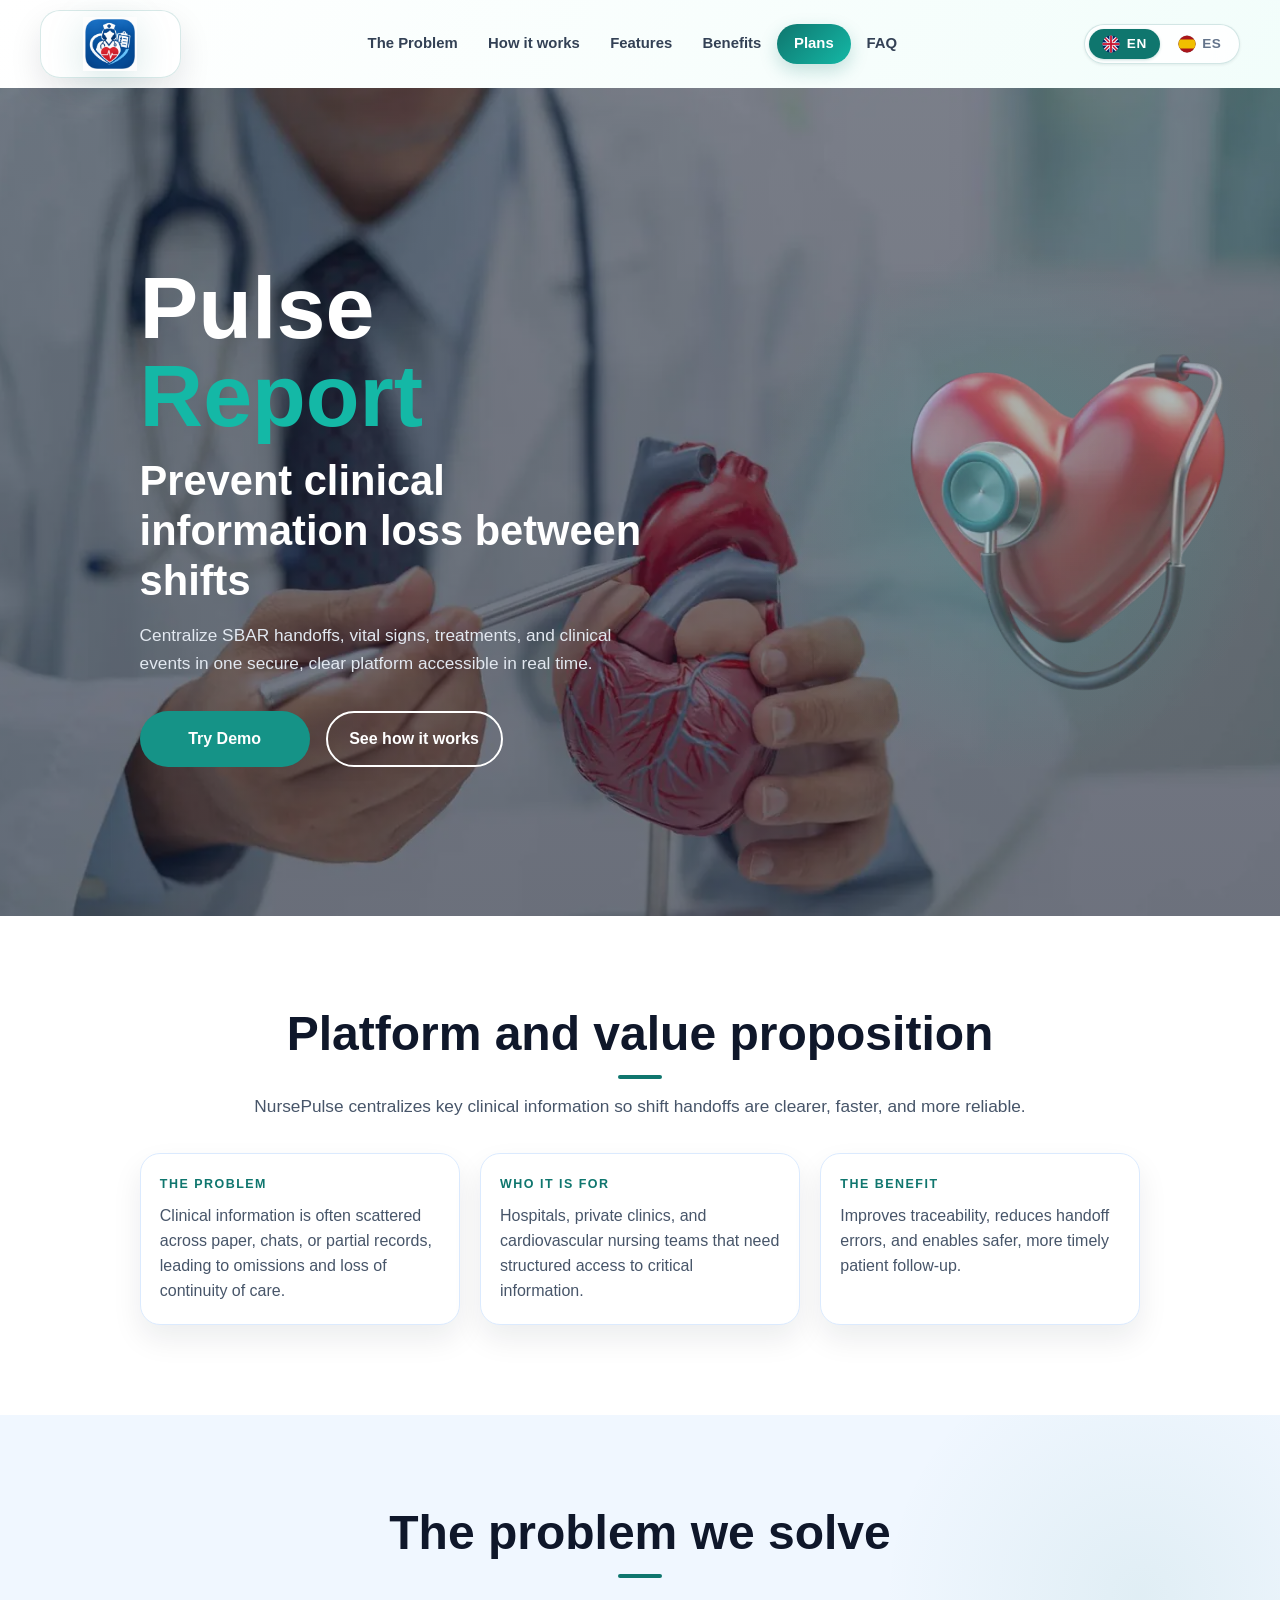
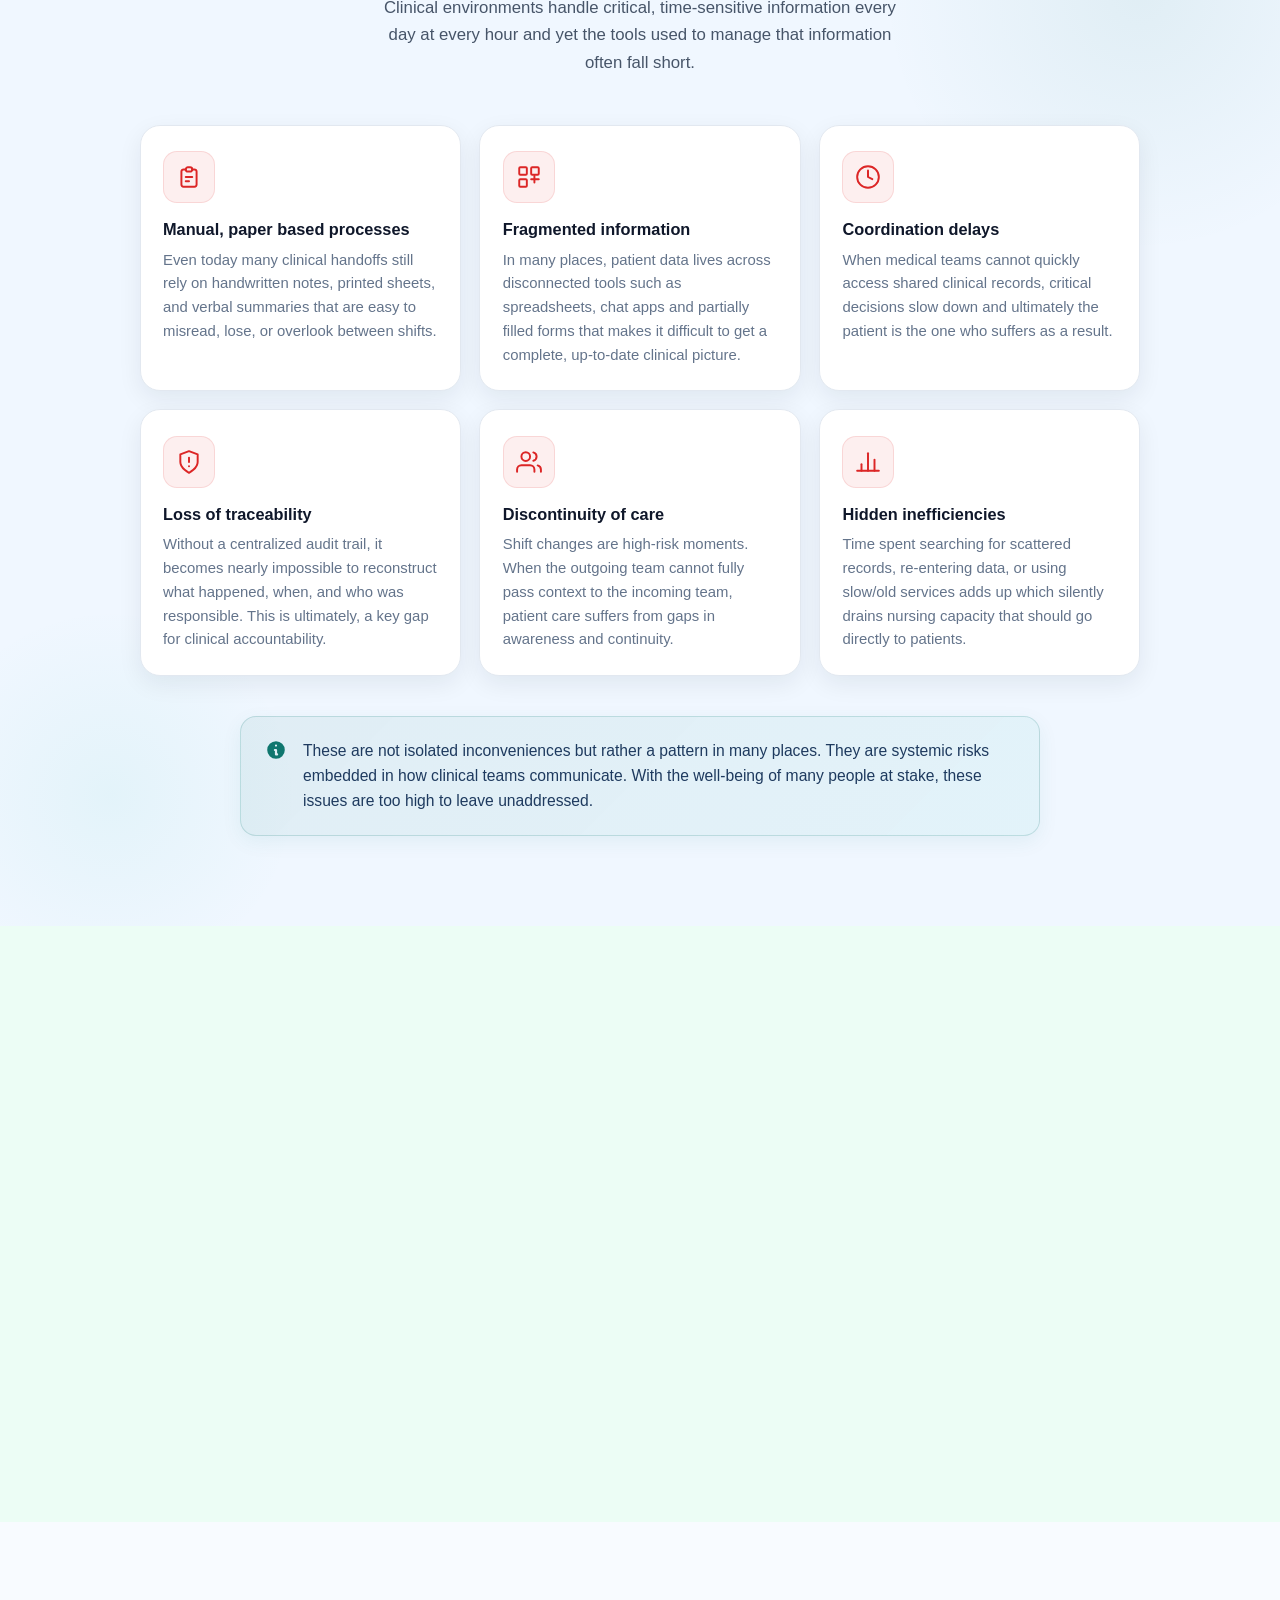
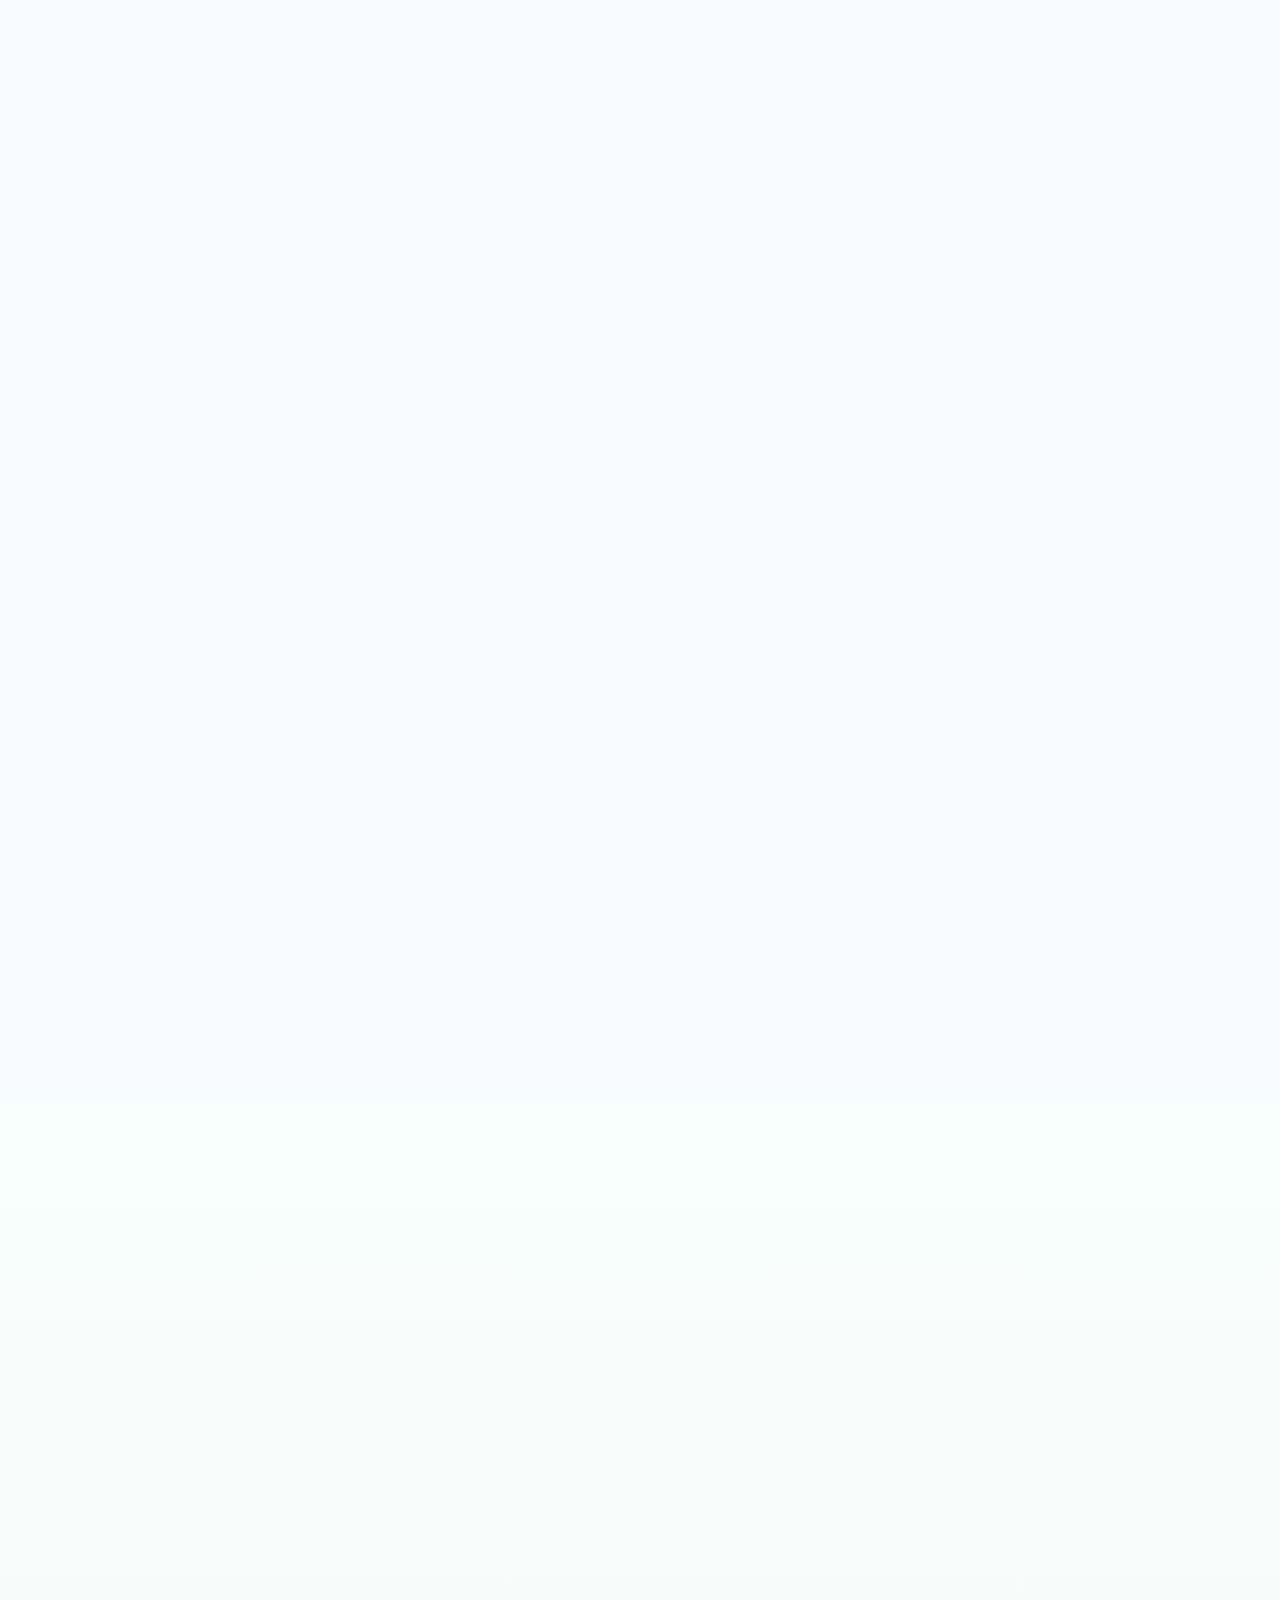
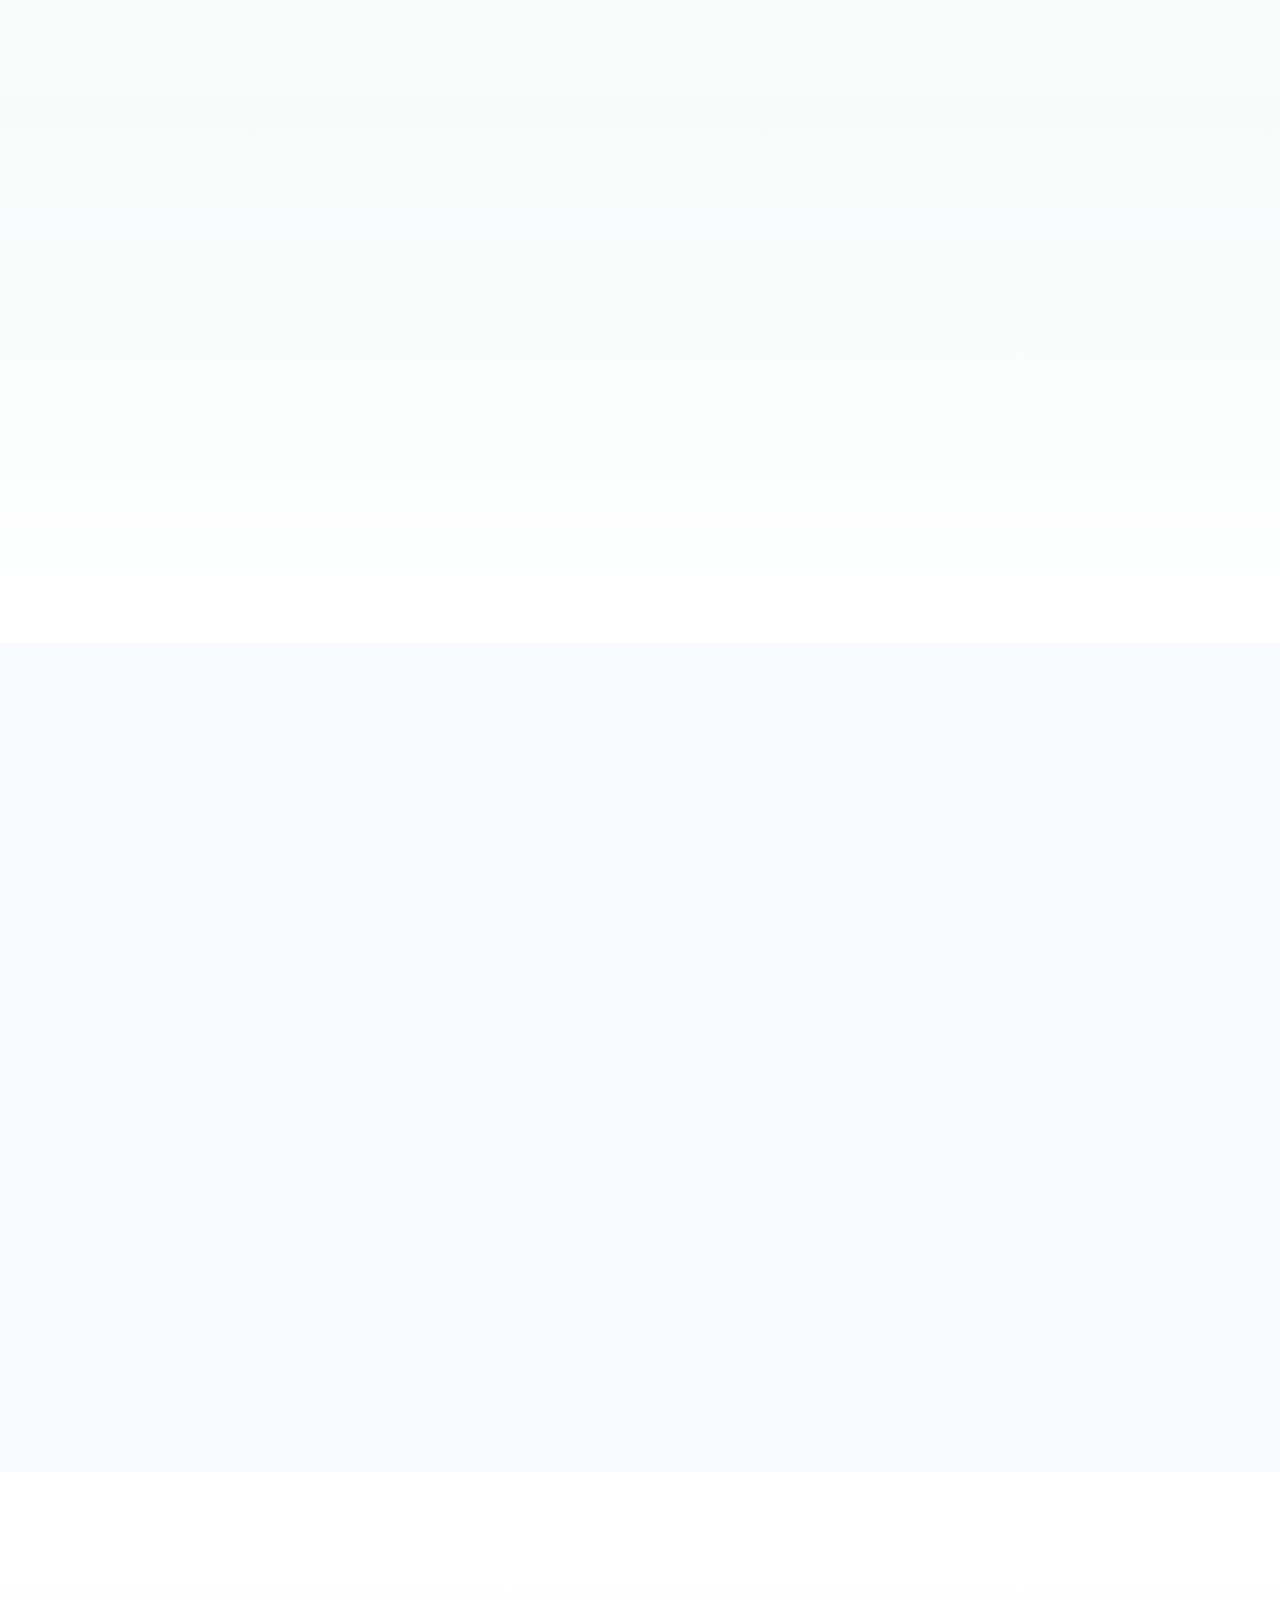
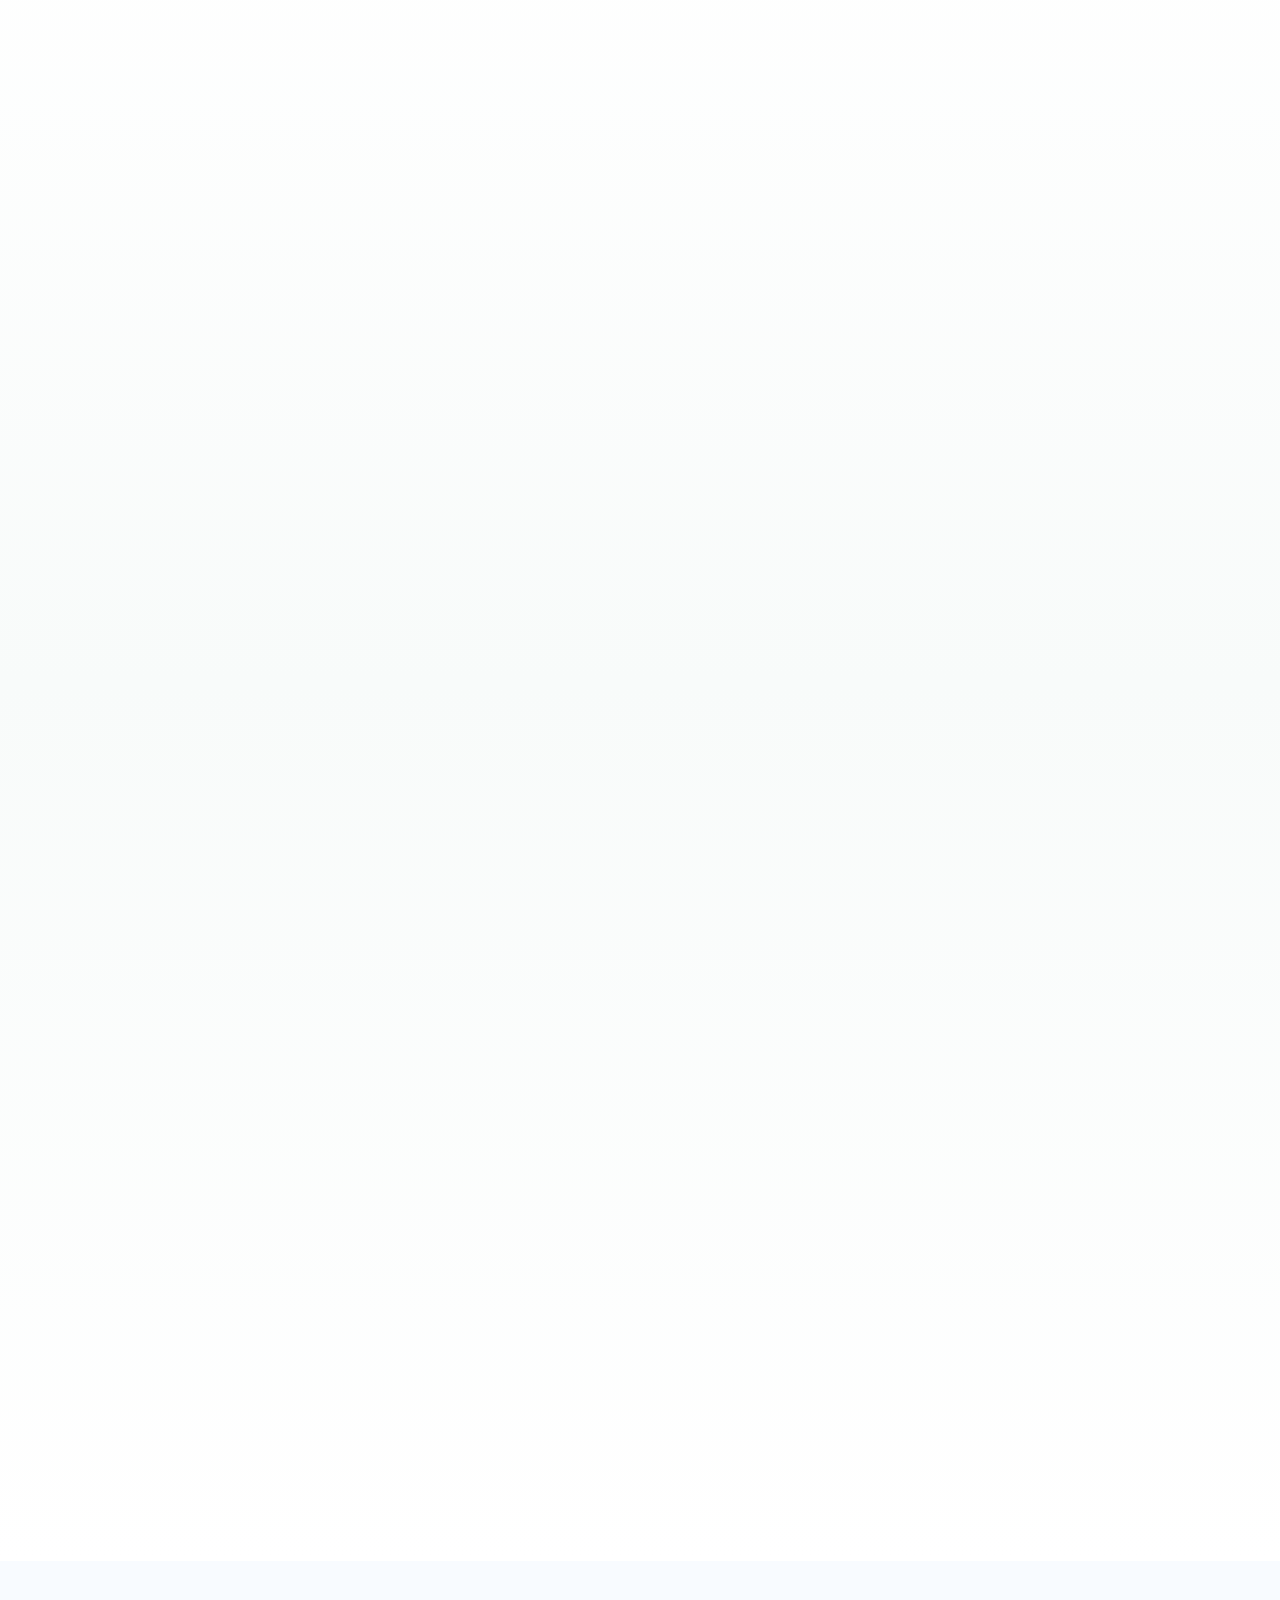
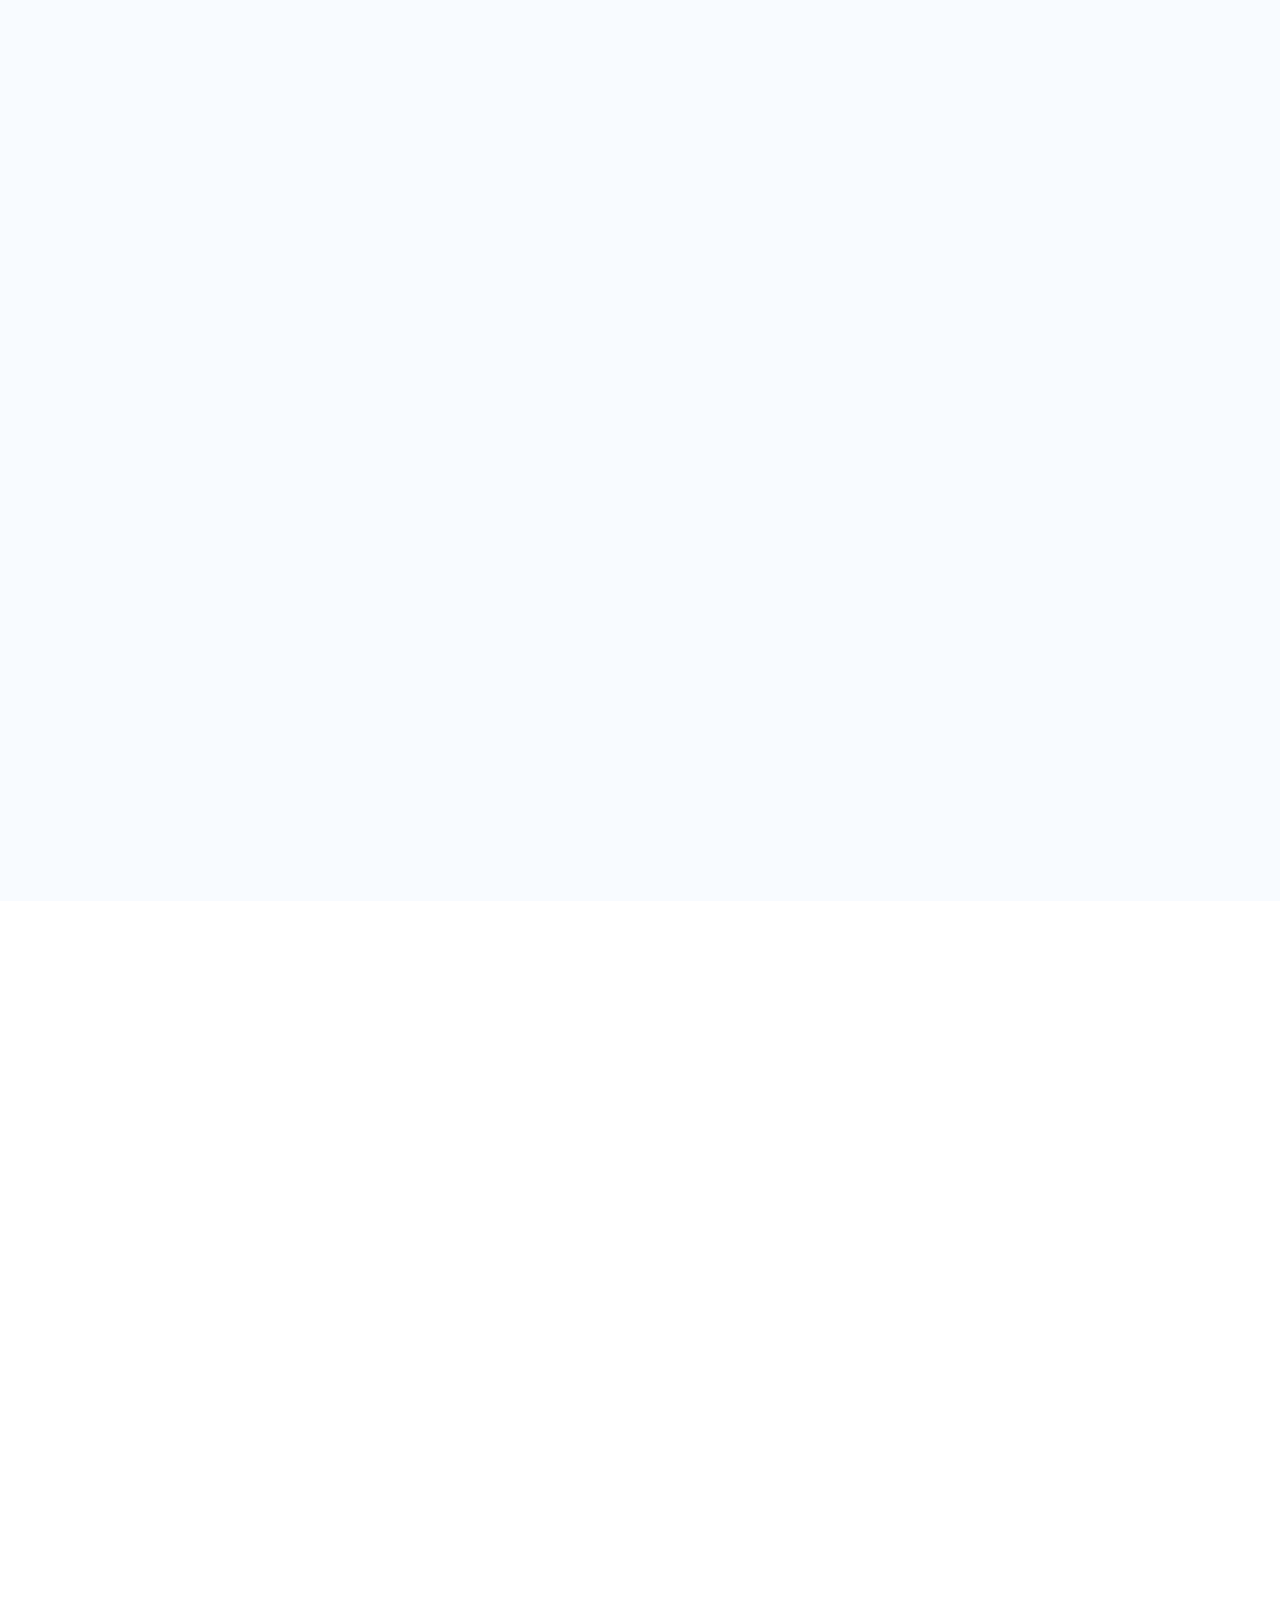
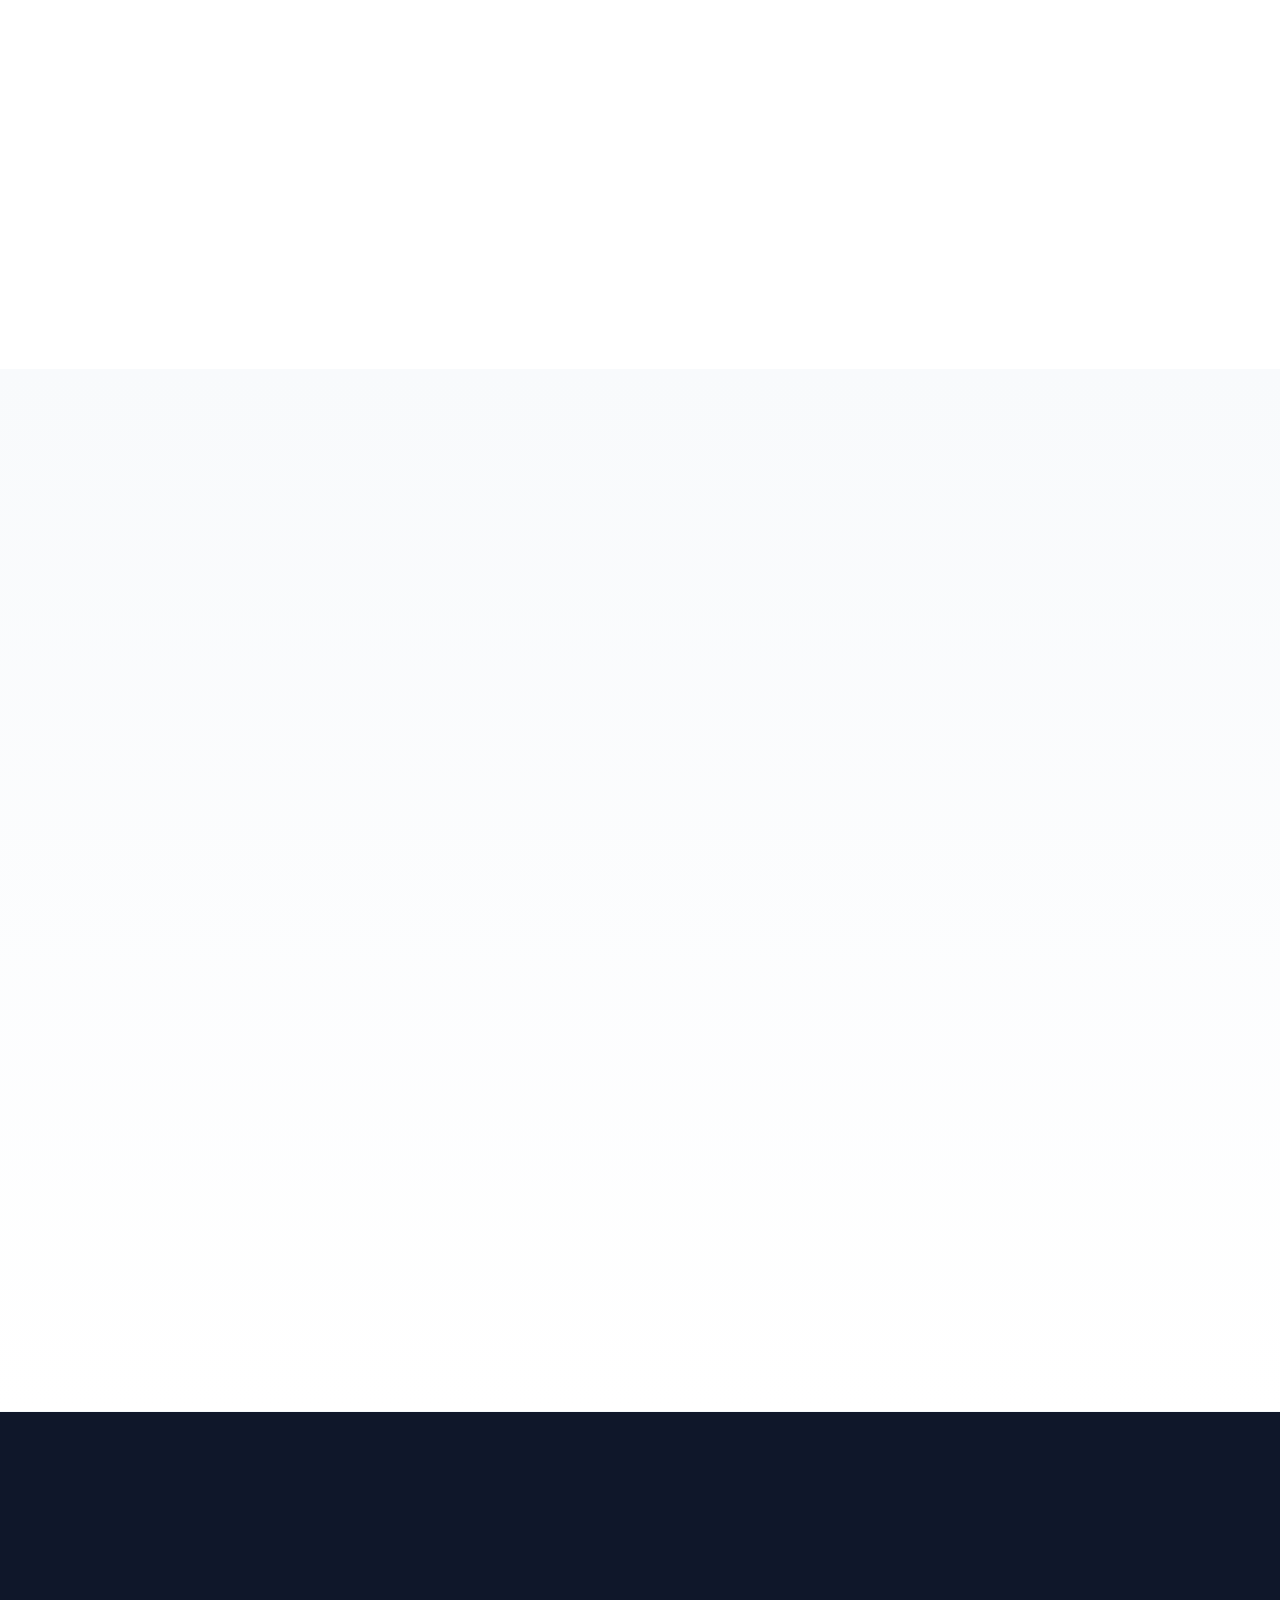
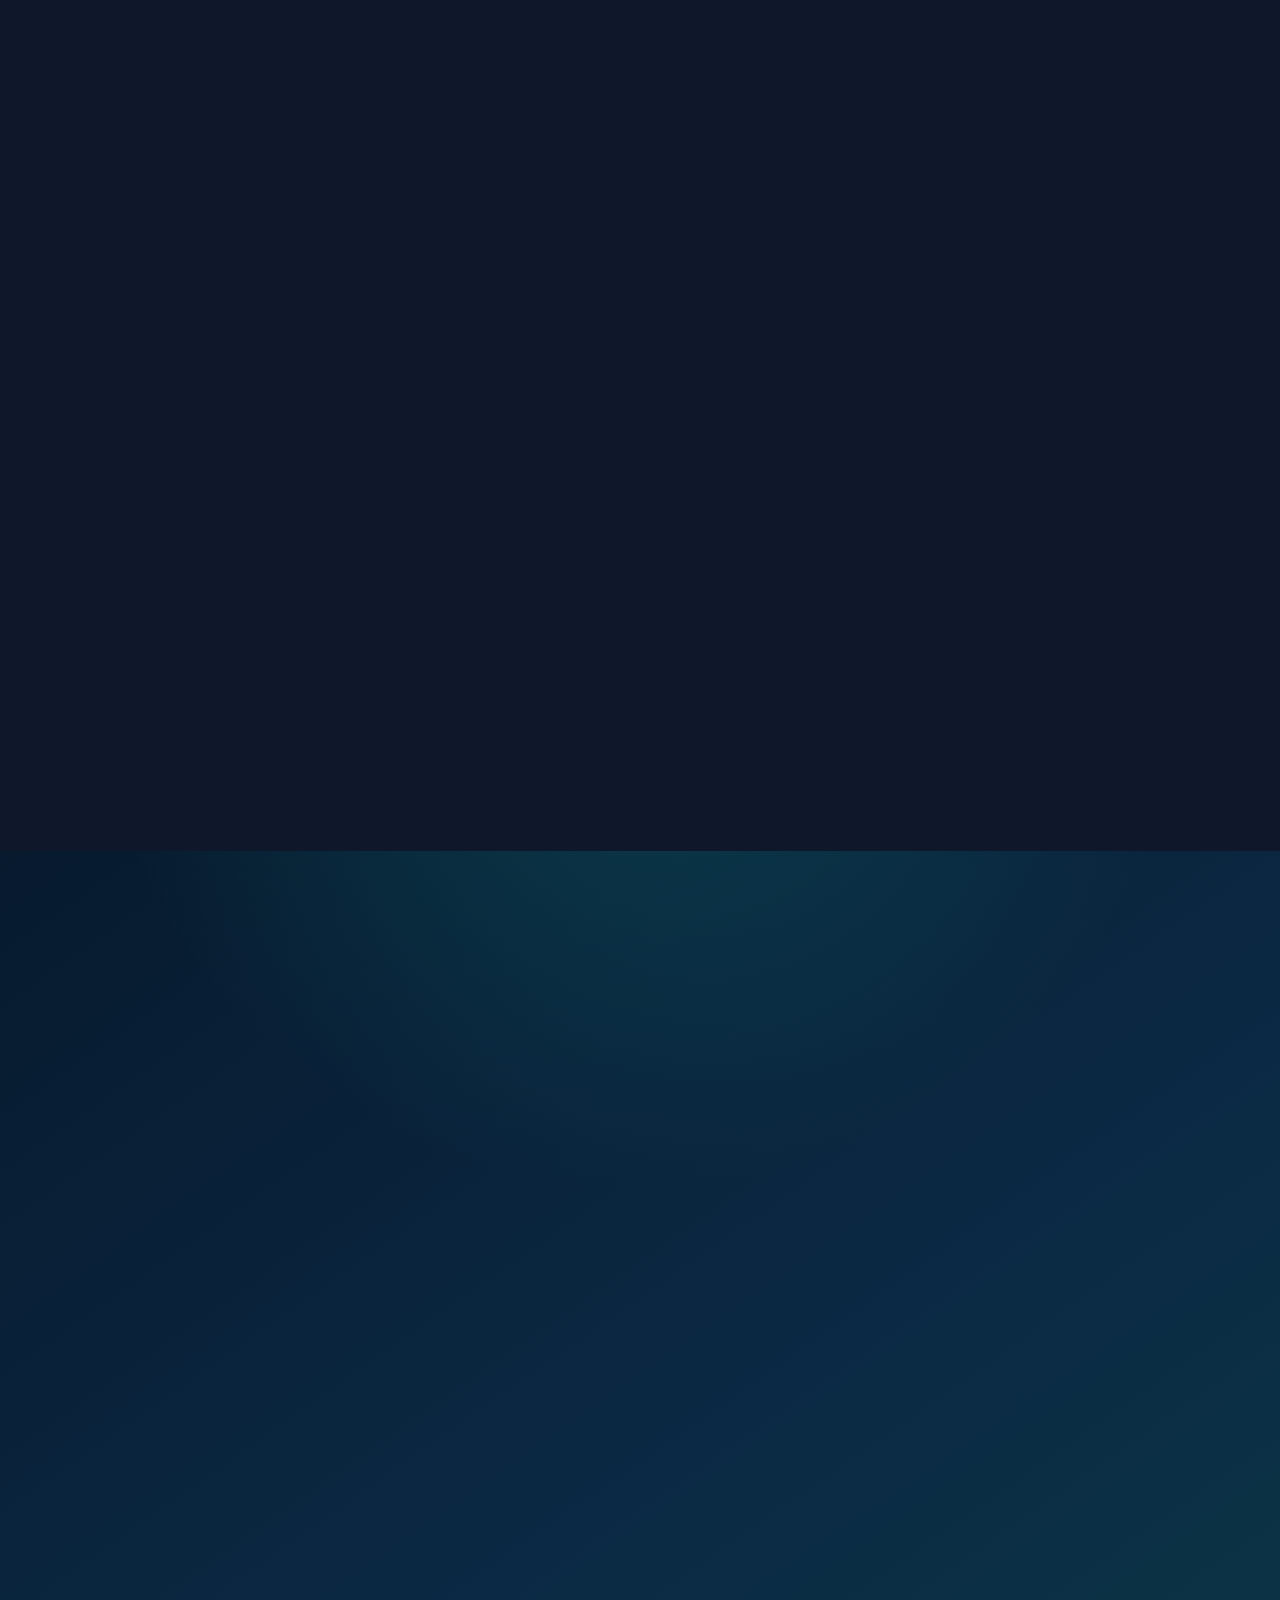
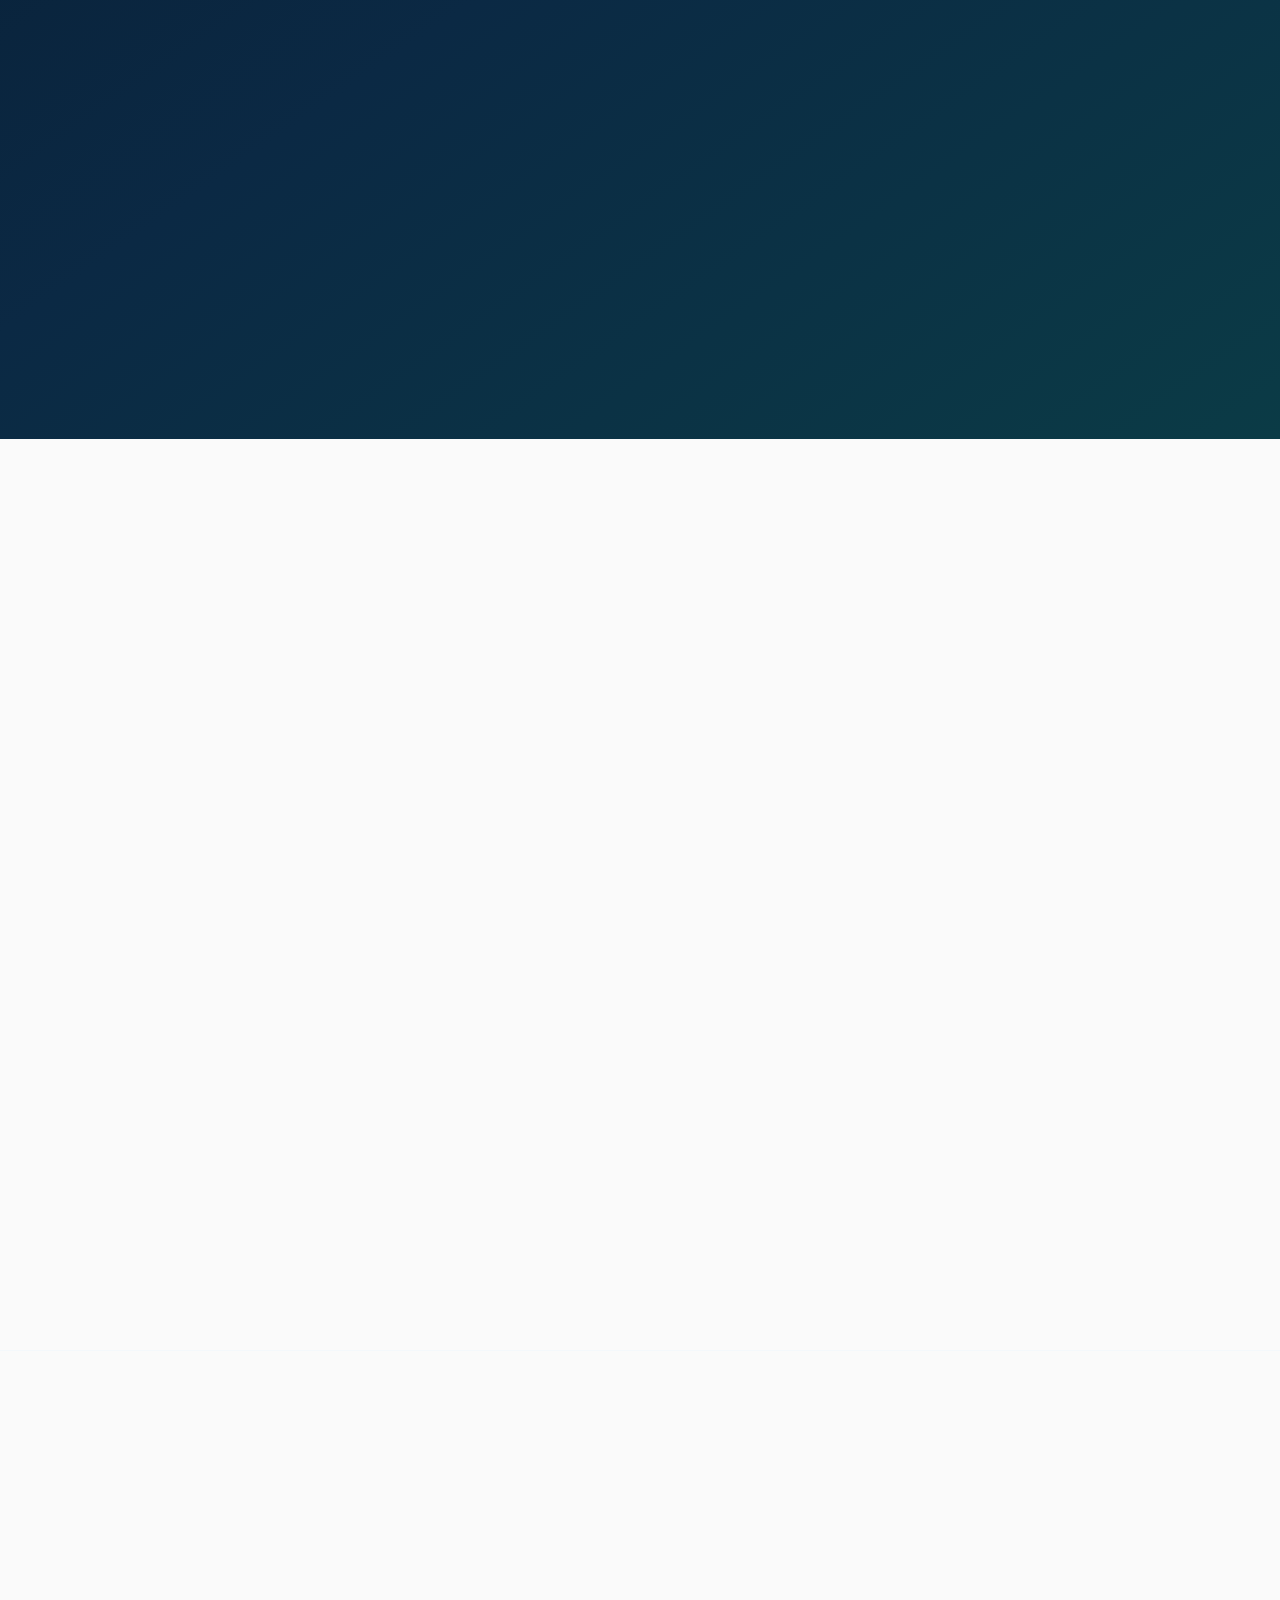
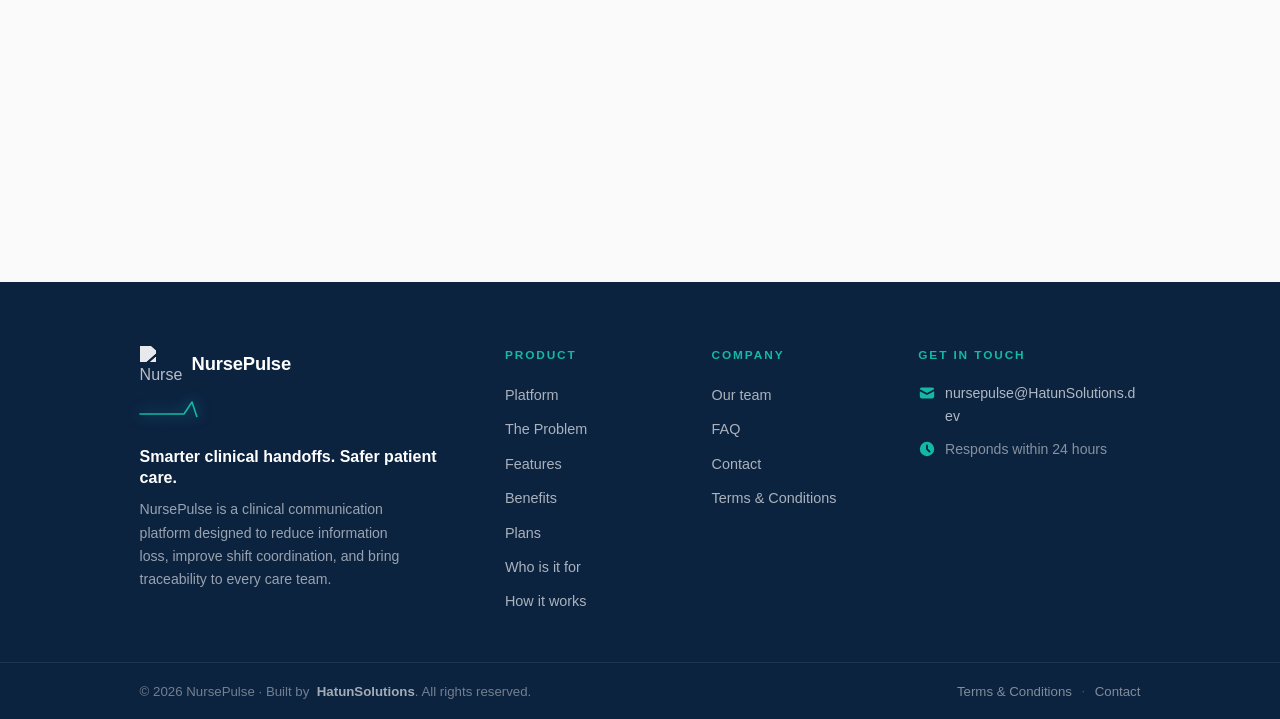
==== index.html @ ba8f8937 "Replace logo image with new NursePulse logo" ====
<!DOCTYPE html>
<html lang="en">
<head>
    <meta charset="UTF-8" />
    <meta name="viewport" content="width=device-width, initial-scale=1.0" />
    <meta http-equiv="X-UA-Compatible" content="ie=edge" />

    <meta name="author" content="HatunSolutions">
    <meta name="description" content="NursePulse es una plataforma para centralizar traspasos SBAR, signos vitales, tratamientos y eventos críticos en entornos clínicos." />
    <meta name="keywords" content="NursePulse, HatunSolutions, SBAR, salud, enfermería, traspaso clínico, signos vitales, trazabilidad, hospital, clínica" />
    <meta name="theme-color" content="#0f766e" id="themeColorMeta" />
    <meta name="color-scheme" content="light" />

    <title>NursePulse | HatunSolutions</title>

    <link rel="canonical" href="https://front-nursepulse.vercel.app/sign-in">
    <link rel="icon" type="image/png" href="assets/pestana-logo.png" />
    <link rel="preload" as="image" href="assets/hero-healthcare.webp" type="image/webp" fetchpriority="high" />
    <link rel="preload" as="image" href="assets/stethoscope-with-heart-drawing.webp" type="image/webp" fetchpriority="high" />
    <script>
        (function () {
            try {
                localStorage.setItem("nursepulse_theme", "light");
                document.documentElement.dataset.theme = "light";
                document.documentElement.style.colorScheme = "light";
            } catch (error) {
                document.documentElement.dataset.theme = "light";
                document.documentElement.style.colorScheme = "light";
            }
        })();
    </script>
    <link rel="stylesheet" href="css/styles.css" />

    <script type="application/ld+json">
        {
            "@context": "https://schema.org/",
            "@type": "Organization",
            "name": "NursePulse",
            "alternateName": "HatunSolutions",
            "url": "https://front-nursepulse.vercel.app/sign-in",
            "email": "contacto@nursepulse.pe",
            "areaServed": "PE"
        }
    </script>
</head>
<body>
<a href="#main-content" class="skip-link" id="skiplink" data-i18n="accessibility.skip-content">Skip to main content</a>
<!-- Navigation -->
<nav class="navbar" data-i18n-aria="accessibility.primary-nav" aria-label="Primary navigation">
    <div class="container">
        <div class="nav-wrapper">
            <a class="logo" id="logoLink" href="#" data-i18n-aria="accessibility.home" aria-label="Go to home">
                <img class="logo-image" src="assets/logoNursePulse.png" alt="HatunSolutions" width="152" height="66" decoding="async" fetchpriority="high">
            </a>

            <ul class="nav-menu" id="navMenu">
                <li><a href="#problem" data-i18n="nav.problem">El problema</a></li>
                <li><a href="#how-it-works" data-i18n="nav.how-it-works">¿Cómo funciona?</a></li>
                <li><a href="#features" data-i18n="nav.features">Características</a></li>
                <li><a href="#benefits" data-i18n="nav.benefits">Beneficios</a></li>
                <li><a href="#pricing" class="nav-pricing-cta" data-i18n="nav.pricing">Planes</a></li>
                <li><a href="#faq" data-i18n="nav.faq">Preguntas Frecuentes</a></li>
            </ul>

            <div class="nav-header-end">
                <div class="language-swicher" role="group" data-i18n-aria="accessibility.language" aria-label="Language">
                    <button type="button" class="lang-btn active" data-lang="en" aria-pressed="true">
                        <span class="lang-btn__flag" aria-hidden="true">
                            <svg viewBox="0 0 24 24" xmlns="http://www.w3.org/2000/svg">
                                <defs>
                                    <clipPath id="flag-uk-clip"><circle cx="12" cy="12" r="11.5"/></clipPath>
                                </defs>
                                <g clip-path="url(#flag-uk-clip)">
                                    <!-- Blue background -->
                                    <rect width="24" height="24" fill="#012169"/>
                                    <!-- White diagonals -->
                                    <line x1="0" y1="0" x2="24" y2="24" stroke="#ffffff" stroke-width="4.8"/>
                                    <line x1="24" y1="0" x2="0" y2="24" stroke="#ffffff" stroke-width="4.8"/>
                                    <!-- Red diagonals -->
                                    <line x1="0" y1="0" x2="24" y2="24" stroke="#C8102E" stroke-width="2"/>
                                    <line x1="24" y1="0" x2="0" y2="24" stroke="#C8102E" stroke-width="2"/>
                                    <!-- White cross -->
                                    <rect x="10" y="0" width="4" height="24" fill="#ffffff"/>
                                    <rect x="0" y="10" width="24" height="4" fill="#ffffff"/>
                                    <!-- Red cross -->
                                    <rect x="10.8" y="0" width="2.4" height="24" fill="#C8102E"/>
                                    <rect x="0" y="10.8" width="24" height="2.4" fill="#C8102E"/>
                                </g>
                                <circle cx="12" cy="12" r="11.5" fill="none" stroke="rgba(15,23,42,0.18)"/>
                            </svg>
                        </span>
                        <span class="lang-btn__label">EN</span>
                    </button>
                    <button type="button" class="lang-btn" data-lang="es" aria-pressed="false">
                        <span class="lang-btn__flag" aria-hidden="true">
                            <svg viewBox="0 0 24 24" xmlns="http://www.w3.org/2000/svg">
                                <defs>
                                    <clipPath id="flag-es-clip"><circle cx="12" cy="12" r="11.5"/></clipPath>
                                </defs>
                                <g clip-path="url(#flag-es-clip)">
                                    <rect width="24" height="24" fill="#aa151b"/>
                                    <rect y="6" width="24" height="12" fill="#f1bf00"/>
                                </g>
                                <circle cx="12" cy="12" r="11.5" fill="none" stroke="rgba(15,23,42,0.18)"/>
                            </svg>
                        </span>
                        <span class="lang-btn__label">ES</span>
                    </button>
                </div>
                <button type="button" class="menu-toggle" id="menuToggle" data-i18n-aria="accessibility.open-menu" aria-label="Open menu" aria-expanded="false" aria-controls="navMenu">
                    <span></span>
                    <span></span>
                    <span></span>
                </button>
            </div>
        </div>
    </div>
</nav>

<main id="main-content">
    <!-- Hero Section -->
    <section class="hero" id="home" aria-labelledby="hero-heading">

        <div class="container">
            <div class="hero-layout">
                <!-- Left: Text content -->
                <div class="hero-content">
                    <!-- Main headline -->
                    <h1 class="hero-brand" id="hero-heading" data-hero-anim="true">
                        <span class="hero-title__before" data-i18n="hero.title.before">Pulse </span>
                        <span class="hero-title__accent" data-i18n="hero.title.accent">Report</span>
                    </h1>

                    <!-- Supporting subtitle -->
                    <h2 class="hero-subtitle" data-hero-anim="true">
                        <span class="hero-subtitle__before" data-i18n="hero.title">Prevent clinical information loss between shifts</span>
                    </h2>

                    <!-- Value proposition -->
                    <p class="hero-description" data-hero-anim="true" data-i18n="hero.subtitle">
                        Centralize SBAR handoffs, vital signs, treatments, and critical events in one secure, clear, and real-time accessible platform.
                    </p>

                    <!-- CTA buttons -->
                    <div class="hero-buttons" data-hero-anim="true">
                        <a class="btn btn-primary" id="demoBtn"
                           href="https://front-nursepulse.vercel.app/sign-in"
                           target="_blank"
                           rel="noopener noreferrer"
                           data-i18n="cta.demo"
                           data-i18n-aria="accessibility.open-demo"
                           aria-label="Open NursePulse web application demo">
                            Try Demo
                        </a>
                        <a class="btn btn-secondary" id="how-it-worksBtn"
                           href="#how-it-works"
                           data-i18n="cta.how-it-works">
                            See how it works
                        </a>
                    </div>
                </div>

                <!-- Floating stethoscope image -->
                <div class="hero-visual__img-wrap" aria-hidden="true">
                    <img src="assets/stethoscope-with-heart-drawing.webp"
                         alt=""
                         class="hero-visual__img"
                         width="1000"
                         height="1000"
                         loading="eager"
                         decoding="async"
                         fetchpriority="high">
                </div>
            </div>
        </div>
    </section>

    <!--Product-Demo-->
    <section class="product-demo" id="product-demo">
        <div class="container">
            <h2 class="section-title product-demo__title" data-i18n="platform.title">Plataforma y propuesta de valor</h2>
            <p class="product-demo__lead" data-i18n="platform.lead">
                NursePulse centraliza la información clínica clave para que el traspaso entre turnos sea más claro, rápido y confiable.
            </p>

            <div class="product-demo__value-grid">
                <article class="value-card">
                    <h3 class="value-card__label" data-i18n="platform.card.1.title">Problema</h3>
                    <p class="value-card__text" data-i18n="platform.card.1.desc">
                        La información clínica suele quedar dispersa en hojas, chats o registros parciales, lo que genera omisiones y pérdida de continuidad asistencial.
                    </p>
                </article>

                <article class="value-card">
                    <h3 class="value-card__label" data-i18n="platform.card.2.title">Para quién</h3>
                    <p class="value-card__text" data-i18n="platform.card.2.desc">
                        Hospitales, clínicas privadas y áreas de enfermería cardiovascular que necesitan registrar y consultar información crítica con orden.
                    </p>
                </article>

                <article class="value-card">
                    <h3 class="value-card__label" data-i18n="platform.card.3.title">Beneficio</h3>
                    <p class="value-card__text" data-i18n="platform.card.3.desc">
                        Mejora la trazabilidad, reduce errores de traspaso y permite un seguimiento más seguro y oportuno del paciente.
                    </p>
                </article>
            </div>
        </div>
    </section>


    <!-- Problem Section -->
    <section class="problem" id="problem" aria-labelledby="problem-heading">
        <div class="container">
            <div class="problem-header reveal-on-scroll">
                <!--<p class="problem-eyebrow" data-i18n="problem.eyebrow">The challenge</p>-->
                <h2 class="section-title problem-heading" id="problem-heading" data-i18n="problem.title">The problem we solve</h2>
                <p class="problem-lead" data-i18n="problem.lead">Clinical environments handle critical, time-sensitive information every day at every hour and yet the tools used to manage that information often fall short.</p>
            </div>

            <div class="problem-grid" role="list">

                <article class="problem-card reveal-on-scroll" data-reveal-delay="0" role="listitem" tabindex="0">
                    <div class="problem-card__icon-wrap" aria-hidden="true">
                        <svg class="problem-card__icon" viewBox="0 0 24 24" fill="none" stroke="currentColor" stroke-width="1.8" stroke-linecap="round" stroke-linejoin="round">
                            <path d="M9 5H7a2 2 0 00-2 2v12a2 2 0 002 2h10a2 2 0 002-2V7a2 2 0 00-2-2h-2"/>
                            <rect x="9" y="3" width="6" height="4" rx="2"/>
                            <line x1="9" y1="12" x2="15" y2="12"/><line x1="9" y1="16" x2="12" y2="16"/>
                        </svg>
                    </div>
                    <h3 class="problem-card__title" data-i18n="problem.card.1.title">Manual, paper based processes</h3>
                    <p class="problem-card__desc" data-i18n="problem.card.1.desc">Even today many clinical handoffs still rely on handwritten notes, printed sheets, and verbal summaries that are easy to misread, lose, or overlook between shifts.</p>
                </article>

                <article class="problem-card reveal-on-scroll" data-reveal-delay="80" role="listitem" tabindex="0">
                    <div class="problem-card__icon-wrap" aria-hidden="true">
                        <svg class="problem-card__icon" viewBox="0 0 24 24" fill="none" stroke="currentColor" stroke-width="1.8" stroke-linecap="round" stroke-linejoin="round">
                            <rect x="3" y="3" width="7" height="7" rx="1"/><rect x="14" y="3" width="7" height="7" rx="1"/>
                            <rect x="3" y="14" width="7" height="7" rx="1"/>
                            <path d="M14 14h3m0 0h4m-4 0v3m0-3v-3"/>
                        </svg>
                    </div>
                    <h3 class="problem-card__title" data-i18n="problem.card.2.title">Fragmented information</h3>
                    <p class="problem-card__desc" data-i18n="problem.card.2.desc">In many places, patient data lives across disconnected tools such as spreadsheets, chat apps and partially filled forms that makes it difficult to get a complete, up-to-date clinical picture.</p>
                </article>

                <article class="problem-card reveal-on-scroll" data-reveal-delay="160" role="listitem" tabindex="0">
                    <div class="problem-card__icon-wrap" aria-hidden="true">
                        <svg class="problem-card__icon" viewBox="0 0 24 24" fill="none" stroke="currentColor" stroke-width="1.8" stroke-linecap="round" stroke-linejoin="round">
                            <circle cx="12" cy="12" r="10"/>
                            <polyline points="12 6 12 12 16 14"/>
                        </svg>
                    </div>
                    <h3 class="problem-card__title" data-i18n="problem.card.3.title">Coordination delays</h3>
                    <p class="problem-card__desc" data-i18n="problem.card.3.desc">When medical teams cannot quickly access shared clinical records, critical decisions slow down and ultimately the patient is the one who suffers as a result.</p>
                </article>

                <article class="problem-card reveal-on-scroll" data-reveal-delay="80" role="listitem" tabindex="0">
                    <div class="problem-card__icon-wrap" aria-hidden="true">
                        <svg class="problem-card__icon" viewBox="0 0 24 24" fill="none" stroke="currentColor" stroke-width="1.8" stroke-linecap="round" stroke-linejoin="round">
                            <path d="M12 22s8-4 8-10V5l-8-3-8 3v7c0 6 8 10 8 10z"/>
                            <line x1="12" y1="8" x2="12" y2="12"/><line x1="12" y1="16" x2="12.01" y2="16"/>
                        </svg>
                    </div>
                    <h3 class="problem-card__title" data-i18n="problem.card.4.title">Loss of traceability</h3>
                    <p class="problem-card__desc" data-i18n="problem.card.4.desc">Without a centralized audit trail, it becomes nearly impossible to reconstruct what happened, when, and who was responsible. This is ultimately, a key gap for clinical accountability.</p>
                </article>

                <article class="problem-card reveal-on-scroll" data-reveal-delay="160" role="listitem" tabindex="0">
                    <div class="problem-card__icon-wrap" aria-hidden="true">
                        <svg class="problem-card__icon" viewBox="0 0 24 24" fill="none" stroke="currentColor" stroke-width="1.8" stroke-linecap="round" stroke-linejoin="round">
                            <path d="M17 21v-2a4 4 0 00-4-4H5a4 4 0 00-4 4v2"/>
                            <circle cx="9" cy="7" r="4"/>
                            <path d="M23 21v-2a4 4 0 00-3-3.87"/>
                            <path d="M16 3.13a4 4 0 010 7.75"/>
                        </svg>
                    </div>
                    <h3 class="problem-card__title" data-i18n="problem.card.5.title">Discontinuity of care</h3>
                    <p class="problem-card__desc" data-i18n="problem.card.5.desc">Shift changes are high-risk moments. When the outgoing team cannot fully pass context to the incoming team, patient care suffers from gaps in awareness and continuity.</p>
                </article>

                <article class="problem-card reveal-on-scroll" data-reveal-delay="240" role="listitem" tabindex="0">
                    <div class="problem-card__icon-wrap" aria-hidden="true">
                        <svg class="problem-card__icon" viewBox="0 0 24 24" fill="none" stroke="currentColor" stroke-width="1.8" stroke-linecap="round" stroke-linejoin="round">
                            <line x1="18" y1="20" x2="18" y2="10"/><line x1="12" y1="20" x2="12" y2="4"/>
                            <line x1="6" y1="20" x2="6" y2="14"/>
                            <line x1="2" y1="20" x2="22" y2="20"/>
                        </svg>
                    </div>
                    <h3 class="problem-card__title" data-i18n="problem.card.6.title">Hidden inefficiencies</h3>
                    <p class="problem-card__desc" data-i18n="problem.card.6.desc">Time spent searching for scattered records, re-entering data, or using slow/old services adds up which silently drains nursing capacity that should go directly to patients.</p>
                </article>

            </div>

            <div class="problem-callout reveal-on-scroll" role="note" data-i18n-aria="accessibility.key-insight" aria-label="Key insight">
                <div class="problem-callout__inner">
                    <span class="problem-callout__icon" aria-hidden="true">
                        <svg viewBox="0 0 20 20" fill="currentColor"><path fill-rule="evenodd" d="M18 10a8 8 0 11-16 0 8 8 0 0116 0zm-7-4a1 1 0 11-2 0 1 1 0 012 0zM9 9a1 1 0 000 2v3a1 1 0 001 1h1a1 1 0 100-2v-3a1 1 0 00-1-1H9z" clip-rule="evenodd"/></svg>
                    </span>
                    <p class="problem-callout__text" data-i18n="problem.callout">These are not isolated inconveniences but rather a pattern in many places. They are systemic risks embedded in how clinical teams communicate. With the well-being of many people at stake, these issues are too high to leave unaddressed.</p>
                </div>
            </div>
        </div>
    </section>

    <!-- Who is it for? -->
    <section class="who-is-it-for" id="who-is-it-for" aria-labelledby="audience-heading">
        <div class="container">
            <h2 class="section-title" id="audience-heading" data-i18n="audience.title">¿A quién va dirigido NursePulse?</h2>
            <div class="cards-grid three-columns">
                <article class="card audience-card reveal-on-scroll" data-reveal-delay="0" tabindex="0">
                    <span class="audience-card__icon" aria-hidden="true">
                        <svg viewBox="0 0 24 24"><path d="M4 21V5a2 2 0 0 1 2-2h8a2 2 0 0 1 2 2v16M8 7h4M10 5v4M7 12h2m3 0h2M7 16h2m3 0h2M2 21h20M18 9h2a1 1 0 0 1 1 1v11"/></svg>
                    </span>
                    <h3 class="audience1" data-i18n="audience.1.title">Hospitales</h3>
                    <p class="audience1-description" data-i18n="audience.1.desc">
                        Instituciones que necesitan mejorar la continuidad asistencial y la trazabilidad clínica entre áreas y turnos.
                    </p>
                </article>

                <article class="card audience-card reveal-on-scroll" data-reveal-delay="90" tabindex="0">
                    <span class="audience-card__icon" aria-hidden="true">
                        <svg viewBox="0 0 24 24"><path d="M3 21h18M5 21V8l7-5 7 5v13M9 12h6M12 9v6M8 18h2m4 0h2"/></svg>
                    </span>
                    <h3 class="audience2" data-i18n="audience.2.title">Clínicas privadas</h3>
                    <p class="audience2-description" data-i18n="audience.2.desc">
                        Centros que buscan digitalizar procesos clínicos críticos y organizar mejor la información del paciente.
                    </p>
                </article>

                <article class="card audience-card reveal-on-scroll" data-reveal-delay="180" tabindex="0">
                    <span class="audience-card__icon" aria-hidden="true">
                        <svg viewBox="0 0 24 24"><path d="M20.8 4.6a5.5 5.5 0 0 0-7.8 0L12 5.7l-1.1-1.1a5.5 5.5 0 0 0-7.8 7.8L12 21l8.8-8.6a5.5 5.5 0 0 0 0-7.8Z"/><path d="M7 12h3l1.2-2.4L13 15l1.2-3H17"/></svg>
                    </span>
                    <h3 class="audience3-title" data-i18n="audience.3.title">Áreas de enfermería cardiovascular</h3>
                    <p class="audience3-description" data-i18n="audience.3.desc">
                        Equipos que requieren registrar SBAR, signos vitales, tratamientos y eventos clínicos con mayor orden y rapidez.
                    </p>
                </article>
            </div>
        </div>
    </section>
    <!-- About the Product -->
    <section class="about-product" id="about-product" aria-labelledby="about-product-heading">
        <div class="container">

            <!-- Header -->
            <div class="about-product__header reveal-on-scroll">
                <h2 class="section-title about-product__heading" id="about-product-heading" data-i18n="about.title">
                    More about NursePulse essence
                </h2>
                <p class="about-product__lead" data-i18n="about.lead">
                    In just a few minutes, see the objective of NursePulse to structure shift handoffs, track patient events, and keep every member of the team aligned in real time.
                </p>
            </div>

            <!-- Video block -->
            <div class="about-product__video-wrap reveal-on-scroll" data-reveal-delay="100">
                <div class="about-product__video-frame" role="group" aria-label="Product demo video">

                    <!-- Decorative top bar mimicking a browser/player chrome -->
                    <div class="about-product__chrome" aria-hidden="true">
                        <span class="about-product__chrome-dot about-product__chrome-dot--red"></span>
                        <span class="about-product__chrome-dot about-product__chrome-dot--yellow"></span>
                        <span class="about-product__chrome-dot about-product__chrome-dot--green"></span>
                        <span class="about-product__chrome-label">NursePulse</span>
                    </div>

                    <!-- 16:9 responsive embed container -->
                    <div class="about-product__embed-ratio">
                        <iframe
                                class="about-product__iframe"
                                src="https://www.youtube-nocookie.com/embed/3A5RHi0I9Y0?rel=0&modestbranding=1&color=white&controls=1&showinfo=0"
                                title="NursePulse product demo — clinical shift handoff platform"
                                allow="accelerometer; autoplay; clipboard-write; encrypted-media; gyroscope; picture-in-picture; web-share"
                                allowfullscreen
                                loading="lazy"
                                frameborder="0"
                        ></iframe>
                    </div>
                </div>

                <!-- Caption -->
                <p class="about-product__caption" data-i18n="about.caption">
                    <svg class="about-product__caption-icon" viewBox="0 0 20 20" fill="currentColor" aria-hidden="true" focusable="false">
                        <path fill-rule="evenodd" d="M10 18a8 8 0 100-16 8 8 0 000 16zM9.555 7.168A1 1 0 008 8v4a1 1 0 001.555.832l3-2a1 1 0 000-1.664l-3-2z" clip-rule="evenodd"/>
                    </svg>
                    Short demo · No installation required
                </p>
            </div>

            <!-- Trust strip below video -->
            <div class="about-product__trust reveal-on-scroll" data-reveal-delay="160">
                <div class="about-product__trust-item">
                    <span class="about-product__trust-icon" aria-hidden="true">
                        <svg viewBox="0 0 24 24" fill="none" stroke="currentColor" stroke-width="1.8" stroke-linecap="round" stroke-linejoin="round">
                            <polyline points="22 12 18 12 15 21 9 3 6 12 2 12"/>
                        </svg>
                    </span>
                    <span data-i18n="about.trust.1">Real-time updates</span>
                </div>
                <div class="about-product__trust-divider" aria-hidden="true"></div>
                <div class="about-product__trust-item">
                    <span class="about-product__trust-icon" aria-hidden="true">
                        <svg viewBox="0 0 24 24" fill="none" stroke="currentColor" stroke-width="1.8" stroke-linecap="round" stroke-linejoin="round">
                            <path d="M12 22s8-4 8-10V5l-8-3-8 3v7c0 6 8 10 8 10z"/>
                        </svg>
                    </span>
                    <span data-i18n="about.trust.2">Secure &amp; private</span>
                </div>
                <div class="about-product__trust-divider" aria-hidden="true"></div>
                <div class="about-product__trust-item">
                    <span class="about-product__trust-icon" aria-hidden="true">
                        <svg viewBox="0 0 24 24" fill="none" stroke="currentColor" stroke-width="1.8" stroke-linecap="round" stroke-linejoin="round">
                            <rect x="2" y="3" width="20" height="14" rx="2"/>
                            <line x1="8" y1="21" x2="16" y2="21"/>
                            <line x1="12" y1="17" x2="12" y2="21"/>
                        </svg>
                    </span>
                    <span data-i18n="about.trust.3">Works on any device</span>
                </div>
                <div class="about-product__trust-divider" aria-hidden="true"></div>
                <div class="about-product__trust-item">
                    <span class="about-product__trust-icon" aria-hidden="true">
                        <svg viewBox="0 0 24 24" fill="none" stroke="currentColor" stroke-width="1.8" stroke-linecap="round" stroke-linejoin="round">
                            <path d="M17 21v-2a4 4 0 00-4-4H5a4 4 0 00-4 4v2"/>
                            <circle cx="9" cy="7" r="4"/>
                            <path d="M23 21v-2a4 4 0 00-3-3.87"/>
                            <path d="M16 3.13a4 4 0 010 7.75"/>
                        </svg>
                    </span>
                    <span data-i18n="about.trust.4">Built for clinical teams</span>
                </div>
            </div>

        </div>
    </section>


    <!--How-it-works-->
    <section class="how-it-works" id="how-it-works" aria-labelledby="how-it-works-heading">
        <div class="container">
            <h2 class="section-title" id="how-it-works-heading" data-i18n="steps.title">How it works in 3 steps</h2>
            <p class="how-it-works-lead reveal-on-scroll" data-reveal-delay="60" data-i18n="steps.lead">
                A guided clinical flow that turns scattered handoff details into one clear, auditable timeline.
            </p>

            <div class="how-it-works-layout">
                <div class="how-it-works-steps">
                    <ol class="steps" role="list">
                        <li class="step reveal-on-scroll" data-reveal-delay="0" tabindex="0">
                            <div class="step-number" aria-hidden="true">1</div>
                            <h3 data-i18n="steps.1.title">Record clinical information</h3>
                            <p data-i18n="steps.1.desc">Register SBAR handoffs, vital signs, treatments, and clinical events in one single platform.</p>
                        </li>

                        <li class="step reveal-on-scroll" data-reveal-delay="150" tabindex="0">
                            <div class="step-number" aria-hidden="true">2</div>
                            <h3 data-i18n="steps.2.title">Share and monitor</h3>
                            <p data-i18n="steps.2.desc">Access updated information in real time to support continuity of care across shifts and departments.</p>
                        </li>

                        <li class="step reveal-on-scroll" data-reveal-delay="300" tabindex="0">
                            <div class="step-number" aria-hidden="true">3</div>
                            <h3 data-i18n="steps.3.title">Trace and audit</h3>
                            <p data-i18n="steps.3.desc">Keep a clear history of actions, events, and decisions to improve control, follow-up, and safety.</p>
                        </li>
                    </ol>
                </div>

                <aside class="how-it-works-visual reveal-on-scroll" data-reveal-delay="180" data-i18n-aria="steps.visual.aria" aria-label="Visual summary of the flow">
                    <div class="how-it-works-image-frame">
                        <div class="visual-summary">
                            <p class="visual-summary__eyebrow" data-i18n="steps.visual.eyebrow">Clinical flow</p>
                            <div class="visual-summary__viewport">
                                <ul class="visual-summary__list" role="list" tabindex="0" data-i18n-aria="steps.visual.list.aria" aria-label="Clinical flow items">
                                    <li data-i18n="steps.visual.1">SBAR</li>
                                    <li data-i18n="steps.visual.2">Vital signs</li>
                                    <li data-i18n="steps.visual.3">Treatments</li>
                                    <li data-i18n="steps.visual.4">Critical events</li>
                                    <li data-i18n="steps.visual.5">Traceability</li>
                                </ul>
                            </div>
                        </div>
                    </div>
                </aside>
            </div>
        </div>
    </section>
    <!--Features-->
    <section class="features" id="features" aria-labelledby="features-heading">
        <div class="container">
            <div class="features-head reveal-on-scroll">
                <p class="features-eyebrow" data-i18n="features.eyebrow">FUNCIONALIDADES</p>
                <h2 class="section-title" id="features-heading" data-i18n="features.title">Características principales</h2>
                <p class="features-lead" data-i18n="features.lead">
                    NursePulse reúne las funciones necesarias para organizar, consultar y seguir información clínica relevante.
                </p>
            </div>

            <div class="features-grid" role="list">
                <article class="feature-card reveal-on-scroll" data-reveal-delay="0" role="listitem" tabindex="0">
                    <div class="feature-icon" aria-hidden="true">
                        <svg viewBox="0 0 24 24" fill="none" stroke="currentColor" stroke-width="1.8" stroke-linecap="round" stroke-linejoin="round">
                            <path d="M14 3v4a1 1 0 001 1h4"/>
                            <path d="M17 21H7a2 2 0 01-2-2V5a2 2 0 012-2h7l5 5v11a2 2 0 01-2 2z"/>
                            <line x1="9" y1="13" x2="15" y2="13"/>
                            <line x1="9" y1="17" x2="13" y2="17"/>
                        </svg>
                    </div>
                    <h3 data-i18n="features.1.title">SBAR digital</h3>
                    <p data-i18n="features.1.desc">Estandariza el traspaso de información entre turnos y áreas asistenciales.</p>
                </article>

                <article class="feature-card reveal-on-scroll" data-reveal-delay="80" role="listitem" tabindex="0">
                    <div class="feature-icon" aria-hidden="true">
                        <svg viewBox="0 0 24 24" fill="none" stroke="currentColor" stroke-width="1.8" stroke-linecap="round" stroke-linejoin="round">
                            <circle cx="12" cy="8" r="3.5"/>
                            <path d="M5 20v-1a7 7 0 0114 0v1"/>
                        </svg>
                    </div>
                    <h3 data-i18n="features.2.title">Gestión básica de pacientes</h3>
                    <p data-i18n="features.2.desc">Organiza datos esenciales del paciente para una atención más clara y estructurada.</p>
                </article>

                <article class="feature-card reveal-on-scroll" data-reveal-delay="160" role="listitem" tabindex="0">
                    <div class="feature-icon" aria-hidden="true">
                        <svg viewBox="0 0 24 24" fill="none" stroke="currentColor" stroke-width="1.8" stroke-linecap="round" stroke-linejoin="round">
                            <rect x="3.5" y="9" width="17" height="6" rx="3"/>
                            <line x1="12" y1="9" x2="12" y2="15"/>
                        </svg>
                    </div>
                    <h3 data-i18n="features.3.title">Seguimiento de tratamientos</h3>
                    <p data-i18n="features.3.desc">Registra y consulta tratamientos para mejorar la continuidad del cuidado.</p>
                </article>

                <article class="feature-card reveal-on-scroll" data-reveal-delay="80" role="listitem" tabindex="0">
                    <div class="feature-icon" aria-hidden="true">
                        <svg viewBox="0 0 24 24" fill="none" stroke="currentColor" stroke-width="1.8" stroke-linecap="round" stroke-linejoin="round">
                            <path d="M3 12h4l1.5 4L12 6l2 6h7"/>
                        </svg>
                    </div>
                    <h3 data-i18n="features.4.title">Monitoreo de signos vitales</h3>
                    <p data-i18n="features.4.desc">Lleva control clínico básico con información disponible en tiempo real.</p>
                </article>

                <article class="feature-card reveal-on-scroll" data-reveal-delay="160" role="listitem" tabindex="0">
                    <div class="feature-icon" aria-hidden="true">
                        <svg viewBox="0 0 24 24" fill="none" stroke="currentColor" stroke-width="1.8" stroke-linecap="round" stroke-linejoin="round">
                            <path d="M3 7a2 2 0 012-2h4l2 2h8a2 2 0 012 2v9a2 2 0 01-2 2H5a2 2 0 01-2-2V7z"/>
                        </svg>
                    </div>
                    <h3 data-i18n="features.5.title">Historial clínico digital</h3>
                    <p data-i18n="features.5.desc">Centraliza la información relevante para una mejor consulta y seguimiento.</p>
                </article>

                <article class="feature-card reveal-on-scroll" data-reveal-delay="240" role="listitem" tabindex="0">
                    <div class="feature-icon" aria-hidden="true">
                        <svg viewBox="0 0 24 24" fill="none" stroke="currentColor" stroke-width="1.8" stroke-linecap="round" stroke-linejoin="round">
                            <path d="M12 3l7 4v5c0 5-3.5 8-7 9-3.5-1-7-4-7-9V7l7-4z"/>
                            <path d="M9 12l2 2 4-4"/>
                        </svg>
                    </div>
                    <h3 data-i18n="features.6.title">Log de auditoría inalterable</h3>
                    <p data-i18n="features.6.desc">Mantiene trazabilidad de eventos críticos y acciones dentro de la plataforma.</p>
                </article>
            </div>

            <p class="features-footnote reveal-on-scroll">
                <span class="features-footnote__text" data-i18n="features.footnote.text">Confiabilidad, seguridad y control en cada etapa.</span>
                <span class="features-footnote__highlight" data-i18n="features.footnote.highlight">Tu operación, siempre mejor ordenada.</span>
            </p>
        </div>
    </section>
    <!--Benefits-->
    <section class="benefits" id="benefits" aria-labelledby="benefits-heading">
        <div class="container">
            <div class="benefits-shell reveal-on-scroll">
                <div class="benefits-layout">
                    <div class="benefits-copy">
                        <p class="benefits-eyebrow" data-i18n="benefits.eyebrow">Impacto clínico</p>
                        <h2 class="section-title benefits-heading" id="benefits-heading" data-i18n="benefits.title">Beneficios que se sienten en cada turno</h2>
                        <p class="benefits-lead" data-i18n="benefits.lead">
                            Un flujo único y ordenado para traspasos diarios, seguimiento clínico y supervisión del servicio en todo el equipo de salud.
                        </p>

                        <ul class="benefits-list" role="list">
                            <li class="benefit-item reveal-on-scroll" data-reveal-delay="0">
                                <span class="benefit-icon" aria-hidden="true">
                                    <svg viewBox="0 0 24 24" fill="none" stroke="currentColor" stroke-width="1.8" stroke-linecap="round" stroke-linejoin="round">
                                        <circle cx="12" cy="12" r="9"></circle>
                                        <path d="M12 6v6l4 2"></path>
                                    </svg>
                                </span>
                                <div class="benefit-content">
                                    <p class="benefit-kicker" data-i18n="benefits.card.1.kicker">Ahorro de tiempo</p>
                                    <h3 data-i18n="benefits.card.1.title">Menos tiempo buscando, más tiempo cuidando</h3>
                                    <p data-i18n="benefits.card.1.desc">
                                        Los equipos dedican menos tiempo a buscar notas, mensajes u hojas de cálculo y más tiempo a la atención del paciente.
                                    </p>
                                </div>
                            </li>

                            <li class="benefit-item reveal-on-scroll" data-reveal-delay="90">
                                <span class="benefit-icon" aria-hidden="true">
                                    <svg viewBox="0 0 24 24" fill="none" stroke="currentColor" stroke-width="1.8" stroke-linecap="round" stroke-linejoin="round">
                                        <path d="M9 6H5a2 2 0 00-2 2v4"></path>
                                        <path d="M15 18h4a2 2 0 002-2v-4"></path>
                                        <path d="M7 14l-4-4 4-4"></path>
                                        <path d="M17 10l4 4-4 4"></path>
                                    </svg>
                                </span>
                                <div class="benefit-content">
                                    <p class="benefit-kicker" data-i18n="benefits.card.2.kicker">Mejor coordinación</p>
                                    <h3 data-i18n="benefits.card.2.title">Contexto compartido entre turnos</h3>
                                    <p data-i18n="benefits.card.2.desc">
                                        Todos ven la misma información actualizada, lo que ayuda a mantener alineados a los profesionales y evita trabajo duplicado.
                                    </p>
                                </div>
                            </li>

                            <li class="benefit-item reveal-on-scroll" data-reveal-delay="180">
                                <span class="benefit-icon" aria-hidden="true">
                                    <svg viewBox="0 0 24 24" fill="none" stroke="currentColor" stroke-width="1.8" stroke-linecap="round" stroke-linejoin="round">
                                        <path d="M12 22s8-4 8-10V5l-8-3-8 3v7c0 6 8 10 8 10z"></path>
                                        <path d="M9.5 12.2l1.9 1.9 3.9-4.2"></path>
                                    </svg>
                                </span>
                                <div class="benefit-content">
                                    <p class="benefit-kicker" data-i18n="benefits.card.3.kicker">Trazabilidad</p>
                                    <h3 data-i18n="benefits.card.3.title">Un registro claro de lo que ocurre</h3>
                                    <p data-i18n="benefits.card.3.desc">
                                        Las acciones, cambios y eventos clínicos quedan ordenados para revisión, supervisión y responsabilidad.
                                    </p>
                                </div>
                            </li>

                            <li class="benefit-item reveal-on-scroll" data-reveal-delay="270">
                                <span class="benefit-icon" aria-hidden="true">
                                    <svg viewBox="0 0 24 24" fill="none" stroke="currentColor" stroke-width="1.8" stroke-linecap="round" stroke-linejoin="round">
                                        <path d="M12 9v4"></path>
                                        <path d="M12 17h.01"></path>
                                        <path d="M10 3h4"></path>
                                        <path d="M7 6h10"></path>
                                        <path d="M6 21h12a2 2 0 002-2V7H4v12a2 2 0 002 2z"></path>
                                    </svg>
                                </span>
                                <div class="benefit-content">
                                    <p class="benefit-kicker" data-i18n="benefits.card.4.kicker">Menos errores</p>
                                    <h3 data-i18n="benefits.card.4.title">Reduce fallos manuales</h3>
                                    <p data-i18n="benefits.card.4.desc">
                                        La información centralizada disminuye omisiones, duplicados y detalles inconsistentes durante el traspaso.
                                    </p>
                                </div>
                            </li>

                            <li class="benefit-item reveal-on-scroll" data-reveal-delay="360">
                                <span class="benefit-icon" aria-hidden="true">
                                    <svg viewBox="0 0 24 24" fill="none" stroke="currentColor" stroke-width="1.8" stroke-linecap="round" stroke-linejoin="round">
                                        <path d="M4 8a2 2 0 012-2h12a2 2 0 012 2"></path>
                                        <path d="M4 16a2 2 0 002 2h12a2 2 0 002-2"></path>
                                        <path d="M4 12h16"></path>
                                        <path d="M7 6v12"></path>
                                    </svg>
                                </span>
                                <div class="benefit-content">
                                    <p class="benefit-kicker" data-i18n="benefits.card.5.kicker">UX más clara</p>
                                    <h3 data-i18n="benefits.card.5.title">Suficientemente simple para equipos ocupados</h3>
                                    <p data-i18n="benefits.card.5.desc">
                                        Una interfaz intuitiva facilita la adopción en usuarios que necesitan avanzar rápido sin perder claridad.
                                    </p>
                                </div>
                            </li>
                        </ul>
                    </div>

                    <aside class="benefits-visual reveal-on-scroll" data-reveal-delay="120" data-i18n-aria="benefits.summary.aria" aria-label="Resumen del impacto clínico">
                        <div class="benefits-visual__image">
                            <img src="assets/clinic-medical-staff.webp" alt="" width="900" height="520" loading="lazy" decoding="async" aria-hidden="true">
                            <div class="benefits-visual__overlay">
                                <span class="benefits-visual__badge" data-i18n="benefits.summary.badge">Claridad clínica disponible las 24 horas del día</span>
                                <strong data-i18n="benefits.summary.title">Una sola fuente de control</strong>
                                <p data-i18n="benefits.summary.text">
                                    Un servicio enfocado en mantener la información clínica correcta, organizada y visible en el momento adecuado.
                                </p>
                            </div>
                        </div>

                        <div class="benefits-visual__stats" role="list" data-i18n-aria="benefits.metrics.aria" aria-label="Resumen de beneficios">
                            <article class="benefits-stat" role="listitem">
                                <span class="benefits-stat__label" data-i18n="benefits.metric.1.label">Traspasos más rápidos</span>
                                <strong class="benefits-stat__value" data-i18n="benefits.metric.1.value">Trabajo más fluido</strong>
                            </article>

                            <article class="benefits-stat" role="listitem">
                                <span class="benefits-stat__label" data-i18n="benefits.metric.2.label">Control operativo</span>
                                <strong class="benefits-stat__value" data-i18n="benefits.metric.2.value">Más visibilidad</strong>
                            </article>

                            <article class="benefits-stat" role="listitem">
                                <span class="benefits-stat__label" data-i18n="benefits.metric.3.label">Atención más segura</span>
                                <strong class="benefits-stat__value" data-i18n="benefits.metric.3.value">Menos tiempos muertos</strong>
                            </article>
                        </div>
                    </aside>
                </div>
            </div>
        </div>
    </section>
    <!--Team-->
    <section class="team" id="team" aria-labelledby="team-heading">
        <div class="team-bg" aria-hidden="true">
            <span class="team-bg__blob team-bg__blob--1"></span>
            <span class="team-bg__blob team-bg__blob--2"></span>
        </div>
        <div class="container">

            <!-- Header -->
            <div class="team-header reveal-on-scroll">
                <h2 class="section-title team-heading" id="team-heading" data-i18n="team.title">Our team</h2>
                <p class="team-intro" data-i18n="team.subtitle">
                    Behind HatunSolutions is a team committed to improving how clinical information is managed every day.
                </p>
            </div>

            <div class="team-footer reveal-on-scroll" data-reveal-variant="scale">
                <p class="team-footer__text" data-i18n="team.footer.text">
                    A multidisciplinary team united by one goal: making clinical information work better for the people who need it most.
                </p>
            </div>

            <!-- Cards -->
            <div class="team-grid" role="list">

                <article class="team-card reveal-on-scroll" data-reveal-delay="0" data-reveal-variant="scale" role="listitem" tabindex="0">
                    <div class="team-card__photo-wrap">
                        <img
                                class="team-card__photo"
                                src="assets/Jorge-photo.webp"
                                alt="Jorge Taipe"
                                width="400" height="440"
                                loading="lazy"
                                decoding="async"
                        >
                        <div class="team-card__photo-overlay" aria-hidden="true"></div>
                    </div>
                    <div class="team-card__body">
                        <p class="team-card__role" data-i18n="team.1.role">Team Leader</p>
                        <h3 class="team-card__name" data-i18n="team.1.name">Jorge Taipe</h3>
                        <span class="team-card__tag" aria-hidden="true" data-i18n="team.1.tag">Leadership</span>
                    </div>
                </article>

                <article class="team-card reveal-on-scroll" data-reveal-delay="90" data-reveal-variant="scale" role="listitem" tabindex="0">
                    <div class="team-card__photo-wrap">
                        <img
                                class="team-card__photo"
                                src="assets/Alex-photo.webp"
                                alt="Jesus Navarro"
                                width="400" height="440"
                                loading="lazy"
                                decoding="async"
                        >
                        <div class="team-card__photo-overlay" aria-hidden="true"></div>
                    </div>
                    <div class="team-card__body">
                        <p class="team-card__role" data-i18n="team.2.role">Developer</p>
                        <h3 class="team-card__name" data-i18n="team.2.name">Jesus Navarro</h3>
                        <span class="team-card__tag" aria-hidden="true" data-i18n="team.2.tag">Web Development</span>
                    </div>
                </article>

                <article class="team-card reveal-on-scroll" data-reveal-delay="180" data-reveal-variant="scale" role="listitem" tabindex="0">
                    <div class="team-card__photo-wrap">
                        <img
                                class="team-card__photo"
                                src="assets/Renzo-photo.webp"
                                alt="Renzo Luque"
                                width="400" height="440"
                                loading="lazy"
                                decoding="async"
                        >
                        <div class="team-card__photo-overlay" aria-hidden="true"></div>
                    </div>
                    <div class="team-card__body">
                        <p class="team-card__role" data-i18n="team.3.role">Member</p>
                        <h3 class="team-card__name" data-i18n="team.3.name">Renzo Luque</h3>
                        <span class="team-card__tag" aria-hidden="true" data-i18n="team.3.tag">Design & UX</span>
                    </div>
                </article>

                <article class="team-card reveal-on-scroll" data-reveal-delay="270" data-reveal-variant="scale" role="listitem" tabindex="0">
                    <div class="team-card__photo-wrap">
                        <img
                                class="team-card__photo"
                                src="assets/Jose-photo.webp"
                                alt="Jose Paredes"
                                width="400" height="440"
                                loading="lazy"
                                decoding="async"
                        >
                        <div class="team-card__photo-overlay" aria-hidden="true"></div>
                    </div>
                    <div class="team-card__body">
                        <p class="team-card__role" data-i18n="team.4.role">Member</p>
                        <h3 class="team-card__name" data-i18n="team.4.name">Jose Paredes</h3>
                        <span class="team-card__tag" aria-hidden="true" data-i18n="team.4.tag">Engineering</span>
                    </div>
                </article>

                <article class="team-card reveal-on-scroll" data-reveal-delay="360" data-reveal-variant="scale" role="listitem" tabindex="0">
                    <div class="team-card__photo-wrap">
                        <img
                        class="team-card__photo"
                        src="assets/Carlos-photo.webp"
                        alt="Carlos"
                        width="400" height="440"
                        loading="lazy"
                        decoding="async">
                        <div class="team-card__photo-overlay" aria-hidden="true"></div>
                    </div>
                    <div class="team-card__body">
                        <p class="team-card__role" data-i18n="team.5.role">Member</p>
                        <h3 class="team-card__name" data-i18n="team.5.name">Carlos</h3>
                        <span class="team-card__tag" aria-hidden="true" data-i18n="team.5.tag">Engineering</span>
                    </div>
                </article>

            </div>

        </div>
    </section>
    <!-- About the Team -->
    <section class="about-team" id="about-team" aria-labelledby="about-team-heading">
        <div class="container">

            <!-- Header -->
            <div class="about-team__header reveal-on-scroll">
                <h2 class="section-title about-team__heading" id="about-team-heading" data-i18n="about-team.title">
                    The process behind NursePulse
                </h2>
                <p class="about-team__lead" data-i18n="about-team.lead">
                    Watch our team talk about the challenge we set out to solve, how we approached it, and what building NursePulse taught us about designing for clinical environments.
                </p>
            </div>

            <!-- Video block -->
            <div class="about-team__video-wrap reveal-on-scroll" data-reveal-delay="100">
                <div class="about-team__video-frame" role="group" aria-label="Team presentation video">

                    <!-- Decorative chrome bar in MacOS style-->
                    <div class="about-team__chrome" aria-hidden="true">
                        <span class="about-team__chrome-dot about-team__chrome-dot--red"></span>
                        <span class="about-team__chrome-dot about-team__chrome-dot--yellow"></span>
                        <span class="about-team__chrome-dot about-team__chrome-dot--green"></span>
                        <span class="about-team__chrome-label">NursePulse — Team Presentation</span>
                    </div>

                    <!-- 16:9 responsive embed -->
                    <div class="about-team__embed-ratio">
                        <iframe
                                class="about-team__iframe"
                                src="https://www.youtube.com/embed/0g1k3J6j5xM"
                                title="HatunSolutions team presentation — the people behind NursePulse"
                                allow="accelerometer; autoplay; clipboard-write; encrypted-media; gyroscope; picture-in-picture; web-share"
                                allowfullscreen
                                loading="lazy"
                                frameborder="0"
                        ></iframe>
                    </div>
                </div>

                <!-- Caption -->
                <p class="about-team__caption" data-i18n="about-team.caption">
                    <svg class="about-team__caption-icon" viewBox="0 0 20 20" fill="currentColor" aria-hidden="true" focusable="false">
                        <path fill-rule="evenodd" d="M10 18a8 8 0 100-16 8 8 0 000 16zM9.555 7.168A1 1 0 008 8v4a1 1 0 001.555.832l3-2a1 1 0 000-1.664l-3-2z" clip-rule="evenodd"/>
                    </svg>
                    Team presentation · Our process · What we learned
                </p>
            </div>

        </div>
    </section>
    <!--Contact-Us-->
    <section class="contact" id="contact" aria-labelledby="contact-heading">
        <div class="container">

            <!-- Header -->
            <div class="contact__header reveal-on-scroll">
                <h2 class="section-title" id="contact-heading" data-i18n="contact.title">¿Hablamos?</h2>
                <p class="contact__lead" data-i18n="contact.lead">
                    Solicita una demo, haznos una consulta o cuéntanos qué necesita tu institución. Te respondemos pronto.
                </p>
            </div>

            <div class="contact-body">

                <!-- Form column -->
                <div class="contact-form-wrap reveal-on-scroll" data-reveal-delay="0">
                    <form
                            id="contactForm"
                            class="contact-form"
                            novalidate
                            data-i18n-aria="contact.form.aria"
                            aria-label="Formulario de contacto"
                    >
                        <div class="contact-form__row">
                            <label class="contact-form__field">
                                <span class="contact-form__label" data-i18n="contact.form.name">Nombre</span>
                                <input
                                        type="text"
                                        name="nombre"
                                        class="contact-form__input"
                                        autocomplete="given-name"
                                        required
                                        aria-required="true"
                                        data-i18n-placeholder="contact.form.name.placeholder"
                                        placeholder="Tu nombre"
                                >
                                <span class="contact-form__error" role="alert" aria-live="polite" data-i18n="contact.form.error.required">Este campo es obligatorio</span>
                            </label>

                            <label class="contact-form__field">
                                <span class="contact-form__label" data-i18n="contact.form.lastname">Apellidos</span>
                                <input
                                        type="text"
                                        name="apellidos"
                                        class="contact-form__input"
                                        autocomplete="family-name"
                                        required
                                        aria-required="true"
                                        data-i18n-placeholder="contact.form.lastname.placeholder"
                                        placeholder="Tus apellidos"
                                >
                                <span class="contact-form__error" role="alert" aria-live="polite" data-i18n="contact.form.error.required">Este campo es obligatorio</span>
                            </label>
                        </div>

                        <label class="contact-form__field">
                            <span class="contact-form__label" data-i18n="contact.form.email">Correo electrónico</span>
                            <input
                                    type="email"
                                    name="email"
                                    class="contact-form__input"
                                    autocomplete="email"
                                    required
                                    aria-required="true"
                                    data-i18n-placeholder="contact.form.email.placeholder"
                                    placeholder="correo@institucion.com"
                            >
                            <span class="contact-form__error" role="alert" aria-live="polite" data-i18n="contact.form.error.email">Introduce un correo válido</span>
                        </label>

                        <label class="contact-form__field">
                            <span class="contact-form__label" data-i18n="contact.form.institution">Institución</span>
                            <input
                                    type="text"
                                    name="institucion"
                                    class="contact-form__input"
                                    autocomplete="organization"
                                    required
                                    aria-required="true"
                                    data-i18n-placeholder="contact.form.institution.placeholder"
                                    placeholder="Hospital o clínica"
                            >
                            <span class="contact-form__error" role="alert" aria-live="polite" data-i18n="contact.form.error.required">Este campo es obligatorio</span>
                        </label>

                        <label class="contact-form__field">
                            <span class="contact-form__label" data-i18n="contact.form.interest">Motivo de contacto</span>
                            <select
                                    name="motivo"
                                    class="contact-form__input contact-form__select"
                                    aria-label="Motivo de contacto"
                                    data-i18n-aria="contact.form.interest.aria"
                            >
                                <option value="" disabled selected data-i18n="contact.form.interest.default">Selecciona una opción</option>
                                <option value="demo" data-i18n="contact.form.interest.demo">Solicitar demo</option>
                                <option value="pricing" data-i18n="contact.form.interest.pricing">Información de precios</option>
                                <option value="integration" data-i18n="contact.form.interest.integration">Integración con mi sistema</option>
                                <option value="other" data-i18n="contact.form.interest.other">Otro</option>
                            </select>
                        </label>

                        <label class="contact-form__field">
                            <span class="contact-form__label" data-i18n="contact.form.message">Mensaje</span>
                            <textarea
                                    name="mensaje"
                                    class="contact-form__input contact-form__textarea"
                                    rows="4"
                                    data-i18n-placeholder="contact.form.message.placeholder"
                                    data-i18n-aria="contact.form.message.aria"
                                    placeholder="Cuéntanos qué necesitas…"
                                    aria-label="Mensaje opcional"
                            ></textarea>
                        </label>

                        <button
                                type="submit"
                                class="btn btn-primary contact-form__submit"
                                data-i18n="contact.form.submit"
                        >
                            Enviar mensaje
                        </button>

                        <!-- Success / error notices -->
                        <div
                                id="contactSubmitNotice"
                                class="contact-form__notice contact-form__notice--success"
                                role="status"
                                aria-live="polite"
                                aria-atomic="true"
                                hidden
                        >
                            <svg viewBox="0 0 20 20" fill="currentColor" aria-hidden="true">
                                <path fill-rule="evenodd" d="M10 18a8 8 0 100-16 8 8 0 000 16zm3.707-9.293a1 1 0 00-1.414-1.414L9 10.586 7.707 9.293a1 1 0 00-1.414 1.414l2 2a1 1 0 001.414 0l4-4z" clip-rule="evenodd"/>
                            </svg>
                            <span data-i18n="contact.form.success">¡Mensaje enviado! Te responderemos pronto.</span>
                        </div>

                        <div
                                id="contactErrorNotice"
                                class="contact-form__notice contact-form__notice--error"
                                role="alert"
                                aria-live="assertive"
                                aria-atomic="true"
                                hidden
                        >
                            <svg viewBox="0 0 20 20" fill="currentColor" aria-hidden="true">
                                <path fill-rule="evenodd" d="M18 10a8 8 0 11-16 0 8 8 0 0116 0zm-7 4a1 1 0 11-2 0 1 1 0 012 0zm-1-9a1 1 0 00-1 1v4a1 1 0 102 0V6a1 1 0 00-1-1z" clip-rule="evenodd"/>
                            </svg>
                            <span data-i18n="contact.form.error.general">Revisa los campos marcados e inténtalo de nuevo.</span>
                        </div>
                    </form>
                </div>

                <aside class="contact-aside reveal-on-scroll" data-reveal-delay="120" data-i18n-aria="contact.aside.aria" aria-label="Información de contacto y ubicación">

                    <!-- Info cards -->
                    <div class="contact-info">
                        <a href="mailto:contacto@nursepulse.pe" class="contact-info-card" data-i18n-aria="contact.email.aria" aria-label="Enviar correo a contacto@nursepulse.pe">
                            <span class="contact-info-card__icon" aria-hidden="true">
                                <svg viewBox="0 0 24 24" fill="none" stroke="currentColor" stroke-width="1.8" stroke-linecap="round" stroke-linejoin="round">
                                    <rect x="2" y="4" width="20" height="16" rx="3"/>
                                    <path d="M2 7l10 7 10-7"/>
                                </svg>
                            </span>
                            <div class="contact-info-card__body">
                                <span class="contact-info-card__label" data-i18n="contact.info.email.label">Correo</span>
                                <span class="contact-info-card__value">contacto@nursepulse.pe</span>
                            </div>
                            <svg class="contact-info-card__arrow" viewBox="0 0 16 16" fill="none" stroke="currentColor" stroke-width="2" stroke-linecap="round" stroke-linejoin="round" aria-hidden="true">
                                <path d="M3 8h10M9 4l4 4-4 4"/>
                            </svg>
                        </a>

                        <div class="contact-info-card contact-info-card--static">
                            <span class="contact-info-card__icon" aria-hidden="true">
                                <svg viewBox="0 0 24 24" fill="none" stroke="currentColor" stroke-width="1.8" stroke-linecap="round" stroke-linejoin="round">
                                    <path d="M12 22s8-4 8-10A8 8 0 004 12c0 6 8 10 8 10z"/>
                                    <circle cx="12" cy="12" r="3"/>
                                </svg>
                            </span>
                            <div class="contact-info-card__body">
                                <span class="contact-info-card__label" data-i18n="contact.info.location.label">Ubicación</span>
                                <span class="contact-info-card__value" data-i18n="contact.info.location.value">Lima, Perú</span>
                            </div>
                        </div>

                        <div class="contact-info-card contact-info-card--static">
                            <span class="contact-info-card__icon" aria-hidden="true">
                                <svg viewBox="0 0 24 24" fill="none" stroke="currentColor" stroke-width="1.8" stroke-linecap="round" stroke-linejoin="round">
                                    <path d="M12 2a10 10 0 100 20A10 10 0 0012 2z"/>
                                    <path d="M12 6v6l4 2"/>
                                </svg>
                            </span>
                            <div class="contact-info-card__body">
                                <span class="contact-info-card__label" data-i18n="contact.info.hours.label">Horario de atención</span>
                                <span class="contact-info-card__value" data-i18n="contact.info.hours.value">Lun – Vie, 9:00 – 18:00 (GMT-5)</span>
                            </div>
                        </div>

                    </div>

                    <!-- Embedded Google Map -->
                    <div class="contact-map" data-i18n-aria="contact.map.aria" aria-label="Mapa de ubicación — Lima, Perú">
                        <div class="contact-map__frame">
                            <iframe
                                    class="contact-map__iframe"
                                    src="https://www.google.com/maps?q=UPC%20San%20Isidro%2C%20Lima%2C%20Peru&output=embed"
                                    width="100%"
                                    height="100%"
                                    style="border:0;"
                                    allowfullscreen=""
                                    loading="lazy"
                                    referrerpolicy="no-referrer-when-downgrade"
                                    title="Ubicación de NursePulse en UPC San Isidro"
                                    data-i18n-aria="contact.map.iframe.aria"
                                    aria-label="Mapa interactivo de UPC San Isidro, Lima"
                            ></iframe>
                        </div>
                        <p class="contact-map__caption" data-i18n="contact.map.caption">
                            UPC San Isidro, Lima — punto de referencia del proyecto.
                        </p>
                    </div>

                </aside>
            </div>
        </div>
    </section>
    <!--Testimonials-->
    <section class="testimonials" id="testimonials" aria-labelledby="testimonials-heading">
        <div class="container">

            <!-- Header -->
            <div class="testimonials__header reveal-on-scroll">
                <h2 class="section-title" id="testimonials-heading" data-i18n="testimonials.title">Lo que dicen los profesionales de salud</h2>
                <p class="testimonials__lead" data-i18n="testimonials.lead">
                    Equipos clínicos que ya han adoptado NursePulse comparten su experiencia con la plataforma.
                </p>
            </div>

            <!-- Carousel / grid -->
            <div
                    class="testimonials-track-wrap"
                    role="region"
                    data-i18n-aria="testimonials.carousel.aria"
                    aria-label="Carrusel de testimonios"
                    aria-roledescription="carousel"
            >
                <!-- Prev / Next controls -->
                <button
                        class="testimonials-nav testimonials-nav--prev"
                        id="testimonials-prev"
                        data-i18n-aria="testimonials.prev.aria"
                        aria-label="Testimonio anterior"
                        aria-controls="testimonials-track"
                        disabled
                >
                    <svg viewBox="0 0 20 20" fill="none" stroke="currentColor" stroke-width="2.2" stroke-linecap="round" stroke-linejoin="round" aria-hidden="true">
                        <path d="M13 4l-6 6 6 6"/>
                    </svg>
                </button>

                <ol
                        class="testimonials-track"
                        id="testimonials-track"
                        aria-live="polite"
                        aria-atomic="false"
                >
                    <!-- Card 1 -->
                    <li
                            class="testimonial-card reveal-on-scroll"
                            data-reveal-delay="0"
                            role="listitem"
                            aria-roledescription="slide"
                            data-i18n-aria="testimonials.slide.1.aria"
                            aria-label="Testimonio 1 de 4"
                    >
                        <div class="testimonial-card__top">
                            <div class="testimonial-card__stars" data-i18n-aria="testimonials.stars.aria" aria-label="5 de 5 estrellas" role="img">
                                <svg aria-hidden="true" viewBox="0 0 80 16"><path d="M8 1l1.8 3.6 4 .6-2.9 2.8.7 4L8 10l-3.6 1.9.7-4L2.2 5.2l4-.6zM24 1l1.8 3.6 4 .6-2.9 2.8.7 4L24 10l-3.6 1.9.7-4-2.9-2.8 4-.6zM40 1l1.8 3.6 4 .6-2.9 2.8.7 4L40 10l-3.6 1.9.7-4-2.9-2.8 4-.6zM56 1l1.8 3.6 4 .6-2.9 2.8.7 4L56 10l-3.6 1.9.7-4-2.9-2.8 4-.6zM72 1l1.8 3.6 4 .6-2.9 2.8.7 4L72 10l-3.6 1.9.7-4-2.9-2.8 4-.6z" fill="#f59e0b"/></svg>
                            </div>
                            <blockquote class="testimonial-card__quote">
                                <p data-i18n="testimonials.1.text">
                                    "NursePulse transformó nuestros traspasos de turno. Antes perdíamos hasta 20 minutos buscando notas dispersas; ahora el equipo entrante tiene todo en pantalla antes de que terminemos el briefing."
                                </p>
                            </blockquote>
                        </div>
                        <footer class="testimonial-card__footer">
                            <div class="testimonial-card__avatar" aria-hidden="true">
                                <span>GC</span>
                            </div>
                            <div class="testimonial-card__meta">
                                <strong class="testimonial-card__name" data-i18n="testimonials.1.name">Gloria Carbajal</strong>
                                <span class="testimonial-card__role" data-i18n="testimonials.1.role">Jefa de enfermería</span>
                                <span class="testimonial-card__org" data-i18n="testimonials.1.org">Hospital Cardiovascular, Lima</span>
                            </div>
                        </footer>
                    </li>

                    <!-- Card 2 -->
                    <li
                            class="testimonial-card reveal-on-scroll"
                            data-reveal-delay="100"
                            role="listitem"
                            aria-roledescription="slide"
                            data-i18n-aria="testimonials.slide.2.aria"
                            aria-label="Testimonio 2 de 4"
                    >
                        <div class="testimonial-card__top">
                            <div class="testimonial-card__stars" data-i18n-aria="testimonials.stars.aria" aria-label="5 de 5 estrellas" role="img">
                                <svg aria-hidden="true" viewBox="0 0 80 16"><path d="M8 1l1.8 3.6 4 .6-2.9 2.8.7 4L8 10l-3.6 1.9.7-4L2.2 5.2l4-.6zM24 1l1.8 3.6 4 .6-2.9 2.8.7 4L24 10l-3.6 1.9.7-4-2.9-2.8 4-.6zM40 1l1.8 3.6 4 .6-2.9 2.8.7 4L40 10l-3.6 1.9.7-4-2.9-2.8 4-.6zM56 1l1.8 3.6 4 .6-2.9 2.8.7 4L56 10l-3.6 1.9.7-4-2.9-2.8 4-.6zM72 1l1.8 3.6 4 .6-2.9 2.8.7 4L72 10l-3.6 1.9.7-4-2.9-2.8 4-.6z" fill="#f59e0b"/></svg>
                            </div>
                            <blockquote class="testimonial-card__quote">
                                <p data-i18n="testimonials.2.text">
                                    "La trazabilidad de eventos críticos nos ayudó enormemente en una auditoría interna. Tuvimos el historial completo listo en minutos, algo que antes nos tomaba días reconstruir."
                                </p>
                            </blockquote>
                        </div>
                        <footer class="testimonial-card__footer">
                            <div class="testimonial-card__avatar testimonial-card__avatar--b" aria-hidden="true">
                                <span>CR</span>
                            </div>
                            <div class="testimonial-card__meta">
                                <strong class="testimonial-card__name" data-i18n="testimonials.2.name">Carlos Ramírez</strong>
                                <span class="testimonial-card__role" data-i18n="testimonials.2.role">Coordinador clínico</span>
                                <span class="testimonial-card__org" data-i18n="testimonials.2.org">Clínica Privada, Arequipa</span>
                            </div>
                        </footer>
                    </li>

                    <!-- Card 3 -->
                    <li
                            class="testimonial-card reveal-on-scroll"
                            data-reveal-delay="200"
                            role="listitem"
                            aria-roledescription="slide"
                            data-i18n-aria="testimonials.slide.3.aria"
                            aria-label="Testimonio 3 de 4"
                    >
                        <div class="testimonial-card__top">
                            <div class="testimonial-card__stars" data-i18n-aria="testimonials.stars.aria" aria-label="5 de 5 estrellas" role="img">
                                <svg aria-hidden="true" viewBox="0 0 80 16"><path d="M8 1l1.8 3.6 4 .6-2.9 2.8.7 4L8 10l-3.6 1.9.7-4L2.2 5.2l4-.6zM24 1l1.8 3.6 4 .6-2.9 2.8.7 4L24 10l-3.6 1.9.7-4-2.9-2.8 4-.6zM40 1l1.8 3.6 4 .6-2.9 2.8.7 4L40 10l-3.6 1.9.7-4-2.9-2.8 4-.6zM56 1l1.8 3.6 4 .6-2.9 2.8.7 4L56 10l-3.6 1.9.7-4-2.9-2.8 4-.6zM72 1l1.8 3.6 4 .6-2.9 2.8.7 4L72 10l-3.6 1.9.7-4-2.9-2.8 4-.6z" fill="#f59e0b"/></svg>
                            </div>
                            <blockquote class="testimonial-card__quote">
                                <p data-i18n="testimonials.3.text">
                                    "Mis enfermeras adoptaron la plataforma en menos de una semana. La interfaz es clara, no sobrecarga y se adapta bien al ritmo real de una guardia cardiovascular."
                                </p>
                            </blockquote>
                        </div>
                        <footer class="testimonial-card__footer">
                            <div class="testimonial-card__avatar testimonial-card__avatar--c" aria-hidden="true">
                                <span>LP</span>
                            </div>
                            <div class="testimonial-card__meta">
                                <strong class="testimonial-card__name" data-i18n="testimonials.3.name">Lucía Portocarrero</strong>
                                <span class="testimonial-card__role" data-i18n="testimonials.3.role">Médico de planta</span>
                                <span class="testimonial-card__org" data-i18n="testimonials.3.org">Centro Especializado, Trujillo</span>
                            </div>
                        </footer>
                    </li>

                    <!-- Card 4 -->
                    <li
                            class="testimonial-card reveal-on-scroll"
                            data-reveal-delay="300"
                            role="listitem"
                            aria-roledescription="slide"
                            data-i18n-aria="testimonials.slide.4.aria"
                            aria-label="Testimonio 4 de 4"
                    >
                        <div class="testimonial-card__top">
                            <div class="testimonial-card__stars" data-i18n-aria="testimonials.stars.aria" aria-label="5 de 5 estrellas" role="img">
                                <svg aria-hidden="true" viewBox="0 0 80 16"><path d="M8 1l1.8 3.6 4 .6-2.9 2.8.7 4L8 10l-3.6 1.9.7-4L2.2 5.2l4-.6zM24 1l1.8 3.6 4 .6-2.9 2.8.7 4L24 10l-3.6 1.9.7-4-2.9-2.8 4-.6zM40 1l1.8 3.6 4 .6-2.9 2.8.7 4L40 10l-3.6 1.9.7-4-2.9-2.8 4-.6zM56 1l1.8 3.6 4 .6-2.9 2.8.7 4L56 10l-3.6 1.9.7-4-2.9-2.8 4-.6zM72 1l1.8 3.6 4 .6-2.9 2.8.7 4L72 10l-3.6 1.9.7-4-2.9-2.8 4-.6z" fill="#f59e0b"/></svg>
                            </div>
                            <blockquote class="testimonial-card__quote">
                                <p data-i18n="testimonials.4.text">
                                    "El registro de signos vitales y tratamientos en un solo lugar eliminó los duplicados que teníamos antes. La continuidad entre turnos mejoró notablemente desde el primer mes."
                                </p>
                            </blockquote>
                        </div>
                        <footer class="testimonial-card__footer">
                            <div class="testimonial-card__avatar testimonial-card__avatar--d" aria-hidden="true">
                                <span>MA</span>
                            </div>
                            <div class="testimonial-card__meta">
                                <strong class="testimonial-card__name" data-i18n="testimonials.4.name">Marcos Arrieta</strong>
                                <span class="testimonial-card__role" data-i18n="testimonials.4.role">Supervisor de enfermería</span>
                                <span class="testimonial-card__org" data-i18n="testimonials.4.org">Hospital Regional, Cusco</span>
                            </div>
                        </footer>
                    </li>
                </ol>

                <button
                        class="testimonials-nav testimonials-nav--next"
                        id="testimonials-next"
                        data-i18n-aria="testimonials.next.aria"
                        aria-label="Siguiente testimonio"
                        aria-controls="testimonials-track"
                >
                    <svg viewBox="0 0 20 20" fill="none" stroke="currentColor" stroke-width="2.2" stroke-linecap="round" stroke-linejoin="round" aria-hidden="true">
                        <path d="M7 4l6 6-6 6"/>
                    </svg>
                </button>
            </div>

            <!-- Dot indicators -->
            <div class="testimonials-dots" role="tablist" data-i18n-aria="testimonials.select.aria" aria-label="Seleccionar testimonio">
                <button class="testimonials-dot testimonials-dot--active" role="tab" aria-selected="true"  data-i18n-aria="testimonials.dot.1.aria" aria-label="Testimonio 1" data-index="0"></button>
                <button class="testimonials-dot" role="tab" aria-selected="false" data-i18n-aria="testimonials.dot.2.aria" aria-label="Testimonio 2" data-index="1"></button>
                <button class="testimonials-dot" role="tab" aria-selected="false" data-i18n-aria="testimonials.dot.3.aria" aria-label="Testimonio 3" data-index="2"></button>
                <button class="testimonials-dot" role="tab" aria-selected="false" data-i18n-aria="testimonials.dot.4.aria" aria-label="Testimonio 4" data-index="3"></button>
            </div>

            <!-- Social-proof aggregate bar -->
            <div class="testimonials-aggregate reveal-on-scroll" data-i18n-aria="testimonials.summary.aria" aria-label="Resumen de satisfacción">
                <div class="testimonials-aggregate__item">
                    <span class="testimonials-aggregate__value">5.0</span>
                    <div class="testimonials-aggregate__stars" aria-hidden="true">
                        <svg viewBox="0 0 80 16"><path d="M8 1l1.8 3.6 4 .6-2.9 2.8.7 4L8 10l-3.6 1.9.7-4L2.2 5.2l4-.6zM24 1l1.8 3.6 4 .6-2.9 2.8.7 4L24 10l-3.6 1.9.7-4-2.9-2.8 4-.6zM40 1l1.8 3.6 4 .6-2.9 2.8.7 4L40 10l-3.6 1.9.7-4-2.9-2.8 4-.6zM56 1l1.8 3.6 4 .6-2.9 2.8.7 4L56 10l-3.6 1.9.7-4-2.9-2.8 4-.6zM72 1l1.8 3.6 4 .6-2.9 2.8.7 4L72 10l-3.6 1.9.7-4-2.9-2.8 4-.6z" fill="#f59e0b"/></svg>
                    </div>
                    <span class="testimonials-aggregate__label" data-i18n="testimonials.aggregate.rating">Valoración media del piloto</span>
                </div>
                <div class="testimonials-aggregate__divider" aria-hidden="true"></div>
                <div class="testimonials-aggregate__item">
                    <span class="testimonials-aggregate__value" data-i18n="testimonials.aggregate.adoption">100%</span>
                    <span class="testimonials-aggregate__label" data-i18n="testimonials.aggregate.adoption.label">Adopción en la primera semana</span>
                </div>
                <div class="testimonials-aggregate__divider" aria-hidden="true"></div>
                <div class="testimonials-aggregate__item">
                    <span class="testimonials-aggregate__value" data-i18n="testimonials.aggregate.handoff">−40%</span>
                    <span class="testimonials-aggregate__label" data-i18n="testimonials.aggregate.handoff.label">Tiempo de traspaso entre turnos</span>
                </div>
            </div>

        </div>
    </section>
    <!-- Pricing -->
    <section class="pricing" id="pricing" aria-labelledby="pricing-heading">
        <div class="pricing-bg" aria-hidden="true">
            <span class="pricing-bg__orb pricing-bg__orb--one"></span>
            <span class="pricing-bg__orb pricing-bg__orb--two"></span>
        </div>

        <div class="container">
            <header class="pricing__header reveal-on-scroll">
                <p class="pricing__eyebrow" data-i18n="pricing.eyebrow">Planes flexibles</p>
                <h2 class="section-title pricing__title" id="pricing-heading" data-i18n="pricing.title">
                    Elige el plan que acompaña a tu equipo
                </h2>
                <p class="pricing__lead" data-i18n="pricing.lead">
                    Accede a NursePulse mediante una suscripción mensual y elige la alternativa que mejor se adapte al momento de tu institución.
                </p>
            </header>

            <div class="pricing-grid" role="list">
                <article class="pricing-card reveal-on-scroll" data-reveal-delay="0" data-reveal-variant="scale" role="listitem">
                    <div class="pricing-card__header">
                        <span class="pricing-card__level" data-i18n="pricing.basic.level">Para comenzar</span>
                        <h3 class="pricing-card__name" data-i18n="pricing.basic.name">Basic</h3>
                    </div>
                    <div class="pricing-card__price">
                        <span class="pricing-card__currency">$</span>
                        <strong>9.99</strong>
                        <span class="pricing-card__period" data-i18n="pricing.period">/ mes</span>
                    </div>
                    <p class="pricing-card__desc" data-i18n="pricing.basic.desc">
                        Una entrada accesible para equipos que empiezan a ordenar y centralizar sus traspasos clínicos.
                    </p>
                    <ul class="pricing-card__features" role="list">
                        <li><span aria-hidden="true">✓</span><span data-i18n="pricing.basic.feature.1">Gestión de pacientes e historial clínico</span></li>
                        <li><span aria-hidden="true">✓</span><span data-i18n="pricing.basic.feature.2">Registro de signos vitales</span></li>
                        <li><span aria-hidden="true">✓</span><span data-i18n="pricing.basic.feature.3">Seguimiento de tratamientos</span></li>
                        <li><span aria-hidden="true">✓</span><span data-i18n="pricing.basic.feature.4">Traspasos SBAR digitales</span></li>
                    </ul>
                    <div class="pricing-card__meta">
                        <svg viewBox="0 0 20 20" fill="none" stroke="currentColor" stroke-width="1.8" aria-hidden="true">
                            <path d="M10 2.5a7.5 7.5 0 107.5 7.5A7.5 7.5 0 0010 2.5z"/>
                            <path d="M10 6v4.4l2.8 1.7"/>
                        </svg>
                        <span data-i18n="pricing.monthly">Suscripción mensual</span>
                    </div>
                    <a class="btn pricing-card__button pricing-card__button--secondary"
                       href="https://front-nursepulse.vercel.app/sign-in"
                       target="_blank"
                       rel="noopener noreferrer"
                       data-i18n="pricing.basic.cta"
                       data-i18n-aria="pricing.basic.cta.aria"
                       aria-label="Elegir el plan Basic en NursePulse">
                        Elegir Basic
                    </a>
                </article>

                <article class="pricing-card pricing-card--featured reveal-on-scroll" data-reveal-delay="100" data-reveal-variant="scale" role="listitem">
                    <span class="pricing-card__badge" data-i18n="pricing.standard.badge">Recomendado</span>
                    <div class="pricing-card__header">
                        <span class="pricing-card__level" data-i18n="pricing.standard.level">Para crecer</span>
                        <h3 class="pricing-card__name" data-i18n="pricing.standard.name">Standard</h3>
                    </div>
                    <div class="pricing-card__price">
                        <span class="pricing-card__currency">$</span>
                        <strong>19.99</strong>
                        <span class="pricing-card__period" data-i18n="pricing.period">/ mes</span>
                    </div>
                    <p class="pricing-card__desc" data-i18n="pricing.standard.desc">
                        La opción equilibrada para equipos clínicos en crecimiento que necesitan sostener un flujo de trabajo más amplio.
                    </p>
                    <ul class="pricing-card__features" role="list">
                        <li><span aria-hidden="true">✓</span><span data-i18n="pricing.standard.feature.1">Todo lo incluido en Basic</span></li>
                        <li><span aria-hidden="true">✓</span><span data-i18n="pricing.standard.feature.2">Alertas y eventos críticos</span></li>
                        <li><span aria-hidden="true">✓</span><span data-i18n="pricing.standard.feature.3">Dashboard clínico</span></li>
                        <li><span aria-hidden="true">✓</span><span data-i18n="pricing.standard.feature.4">Log de auditoría y trazabilidad</span></li>
                    </ul>
                    <div class="pricing-card__meta">
                        <svg viewBox="0 0 20 20" fill="none" stroke="currentColor" stroke-width="1.8" aria-hidden="true">
                            <path d="M10 2.5a7.5 7.5 0 107.5 7.5A7.5 7.5 0 0010 2.5z"/>
                            <path d="M10 6v4.4l2.8 1.7"/>
                        </svg>
                        <span data-i18n="pricing.monthly">Suscripción mensual</span>
                    </div>
                    <a class="btn btn-primary pricing-card__button"
                       href="https://front-nursepulse.vercel.app/sign-in"
                       target="_blank"
                       rel="noopener noreferrer"
                       data-i18n="pricing.standard.cta"
                       data-i18n-aria="pricing.standard.cta.aria"
                       aria-label="Elegir el plan Standard en NursePulse">
                        Elegir Standard
                    </a>
                </article>

                <article class="pricing-card reveal-on-scroll" data-reveal-delay="200" data-reveal-variant="scale" role="listitem">
                    <div class="pricing-card__header">
                        <span class="pricing-card__level" data-i18n="pricing.premium.level">Para escalar</span>
                        <h3 class="pricing-card__name" data-i18n="pricing.premium.name">Premium</h3>
                    </div>
                    <div class="pricing-card__price">
                        <span class="pricing-card__currency">$</span>
                        <strong>49.99</strong>
                        <span class="pricing-card__period" data-i18n="pricing.period">/ mes</span>
                    </div>
                    <p class="pricing-card__desc" data-i18n="pricing.premium.desc">
                        La alternativa de mayor alcance para instituciones que proyectan ampliar su operación con NursePulse.
                    </p>
                    <ul class="pricing-card__features" role="list">
                        <li><span aria-hidden="true">✓</span><span data-i18n="pricing.premium.feature.1">Todo lo incluido en Standard</span></li>
                        <li><span aria-hidden="true">✓</span><span data-i18n="pricing.premium.feature.2">Analítica y reportes avanzados</span></li>
                        <li><span aria-hidden="true">✓</span><span data-i18n="pricing.premium.feature.3">Roles y permisos institucionales</span></li>
                        <li><span aria-hidden="true">✓</span><span data-i18n="pricing.premium.feature.4">Evaluación de integración y acompañamiento</span></li>
                    </ul>
                    <div class="pricing-card__meta">
                        <svg viewBox="0 0 20 20" fill="none" stroke="currentColor" stroke-width="1.8" aria-hidden="true">
                            <path d="M10 2.5a7.5 7.5 0 107.5 7.5A7.5 7.5 0 0010 2.5z"/>
                            <path d="M10 6v4.4l2.8 1.7"/>
                        </svg>
                        <span data-i18n="pricing.monthly">Suscripción mensual</span>
                    </div>
                    <a class="btn pricing-card__button pricing-card__button--secondary"
                       href="https://front-nursepulse.vercel.app/sign-in"
                       target="_blank"
                       rel="noopener noreferrer"
                       data-i18n="pricing.premium.cta"
                       data-i18n-aria="pricing.premium.cta.aria"
                       aria-label="Elegir el plan Premium en NursePulse">
                        Elegir Premium
                    </a>
                </article>
            </div>

            <p class="pricing__note reveal-on-scroll" data-reveal-delay="180" data-i18n="pricing.note">
                La selección, el pago y la activación del plan se completan dentro de NursePulse.
            </p>
        </div>
    </section>
    <!--FAQ-->
    <section class="faq" id="faq" aria-labelledby="faq-heading">
        <div class="container">
            <h2 class="section-title reveal-on-scroll" id="faq-heading" data-i18n="faq.title">Preguntas frecuentes</h2>
            <p class="faq__subtitle reveal-on-scroll" data-reveal-delay="80" data-i18n="faq.subtitle">Respuestas rápidas antes de agendar una demo.</p>

            <div class="faq-list">
                <details class="faq-item reveal-on-scroll" data-reveal-delay="0">
                    <summary aria-expanded="false">
                        <span class="faq-item__question" data-i18n="faq.1.q">¿NursePulse está orientado solo a enfermería cardiovascular?</span>
                        <span class="faq-icon" aria-hidden="true"></span>
                    </summary>
                    <p class="faq-answer" data-i18n="faq.1.a">
                        Está pensado especialmente para ese entorno, pero su estructura puede adaptarse a otros contextos clínicos especializados.
                    </p>
                </details>

                <details class="faq-item reveal-on-scroll" data-reveal-delay="60">
                    <summary aria-expanded="false">
                        <span class="faq-item__question" data-i18n="faq.2.q">¿La información puede consultarse en tiempo real?</span>
                        <span class="faq-icon" aria-hidden="true"></span>
                    </summary>
                    <p class="faq-answer" data-i18n="faq.2.a">
                        Sí, la plataforma está orientada a permitir acceso rápido y actualizado a los registros clínicos principales.
                    </p>
                </details>

                <details class="faq-item reveal-on-scroll" data-reveal-delay="120">
                    <summary aria-expanded="false">
                        <span class="faq-item__question" data-i18n="faq.3.q">¿Es una solución para hospitales y clínicas?</span>
                        <span class="faq-icon" aria-hidden="true"></span>
                    </summary>
                    <p class="faq-answer" data-i18n="faq.3.a">
                        Sí, está dirigida a hospitales, clínicas privadas, centros especializados y profesionales de salud que necesiten orden y trazabilidad.
                    </p>
                </details>

                <details class="faq-item reveal-on-scroll" data-reveal-delay="180">
                    <summary aria-expanded="false">
                        <span class="faq-item__question" data-i18n="faq.4.q">¿Qué modelo de servicio ofrece NursePulse?</span>
                        <span class="faq-icon" aria-hidden="true"></span>
                    </summary>
                    <p class="faq-answer" data-i18n="faq.4.a">
                        NursePulse plantea un modelo SaaS por suscripción, con posibilidad de crecer según las necesidades de cada institución.
                    </p>
                </details>

                <details class="faq-item reveal-on-scroll" data-reveal-delay="240">
                    <summary aria-expanded="false">
                        <span class="faq-item__question" data-i18n="faq.5.q">¿NursePulse se integra con otros sistemas hospitalarios?</span>
                        <span class="faq-icon" aria-hidden="true"></span>
                    </summary>
                    <p class="faq-answer" data-i18n="faq.5.a">
                        NursePulse está pensado para complementar los sistemas hospitalarios existentes, y nuestro equipo revisa las necesidades de integración de cada institución de forma particular.
                    </p>
                </details>

                <details class="faq-item reveal-on-scroll" data-reveal-delay="300">
                    <summary aria-expanded="false">
                        <span class="faq-item__question" data-i18n="faq.6.q">¿Qué tipo de soporte ofrece el equipo?</span>
                        <span class="faq-icon" aria-hidden="true"></span>
                    </summary>
                    <p class="faq-answer" data-i18n="faq.6.a">
                        Nuestro equipo brinda acompañamiento en la implementación y soporte continuo para que el personal clínico adopte la plataforma sin contratiempos.
                    </p>
                </details>

                <details class="faq-item reveal-on-scroll" data-reveal-delay="360">
                    <summary aria-expanded="false">
                        <span class="faq-item__question" data-i18n="faq.7.q">¿Cómo se configura el acceso para el equipo clínico?</span>
                        <span class="faq-icon" aria-hidden="true"></span>
                    </summary>
                    <p class="faq-answer" data-i18n="faq.7.a">
                        Cada institución define roles y permisos, de modo que cada integrante del equipo accede solo a la información relevante para su trabajo.
                    </p>
                </details>
            </div>
        </div>
    </section>

    <!-- Final call to action -->
    <section class="final-cta" aria-labelledby="final-cta-heading">
        <div class="container">
            <div class="final-cta__panel reveal-on-scroll" data-reveal-variant="scale">
                <div class="final-cta__content">
                    <p class="final-cta__eyebrow" data-i18n="final-cta.eyebrow">NursePulse web</p>
                    <h2 class="final-cta__title" id="final-cta-heading" data-i18n="final-cta.title">
                        Ready to improve every clinical handoff?
                    </h2>
                    <p class="final-cta__text" data-i18n="final-cta.text">
                        Access NursePulse and give your clinical team a clearer, safer way to keep critical information moving.
                    </p>
                </div>

                <a
                        class="final-cta__button"
                        href="https://front-nursepulse.vercel.app/sign-in"
                        target="_blank"
                        rel="noopener noreferrer"
                        data-i18n-aria="final-cta.button.aria"
                        aria-label="Open NursePulse web application"
                >
                    <span data-i18n="final-cta.button">Go to NursePulse</span>
                    <svg viewBox="0 0 20 20" fill="none" stroke="currentColor" stroke-width="2" stroke-linecap="round" stroke-linejoin="round" aria-hidden="true">
                        <path d="M4 10h12M11 5l5 5-5 5"/>
                    </svg>
                </a>
            </div>
        </div>
    </section>

</main>

<button type="button" class="back-to-top" id="backToTop" data-i18n-aria="accessibility.back-to-top" aria-label="Back to top" hidden>
    <svg viewBox="0 0 24 24" aria-hidden="true"><path d="m6 15 6-6 6 6"/></svg>
</button>

<!-- Footer -->
<footer class="site-footer" role="contentinfo" aria-label="Site footer">


    <div class="footer-body">
        <div class="container">
            <div class="footer-grid">

                <!-- Col 1: Brand -->
                <div class="footer-brand-col">
                    <a href="#" class="footer-logo" aria-label="NursePulse — go to top">
                        <img src="assets/logo-optimized.png" alt="NursePulse logo" class="footer-logo__img" width="48" height="40" loading="lazy" decoding="async">
                        <span class="footer-logo__text">NursePulse</span>
                    </a>

                    <!-- Inline ECG pulse animation -->
                    <div class="footer-pulse" aria-hidden="true">
                        <svg class="footer-pulse__svg" viewBox="0 0 200 40" fill="none" xmlns="http://www.w3.org/2000/svg">
                            <polyline class="footer-pulse__line" points="0,20 40,20 55,20 65,5 75,35 85,20 100,20 115,20 125,8 135,32 145,20 200,20" stroke="#14b8a6" stroke-width="2" stroke-linecap="round" stroke-linejoin="round" fill="none"/>
                        </svg>
                    </div>

                    <p class="footer-tagline" data-i18n="footer.tagline">
                        Smarter clinical handoffs. Safer patient care.
                    </p>
                    <p class="footer-desc" data-i18n="footer.desc">
                        NursePulse is a clinical communication platform designed to reduce information loss, improve shift coordination, and bring traceability to every care team.
                    </p>
                </div>

                <!-- Col 2: Product nav -->
                <nav class="footer-nav-col" aria-label="Product navigation">
                    <h3 class="footer-col-heading" data-i18n="footer.nav.product.title">Product</h3>
                    <ul class="footer-nav-list" role="list">
                        <li><a href="#product-demo" class="footer-nav-link" data-i18n="footer.nav.platform">Platform</a></li>
                        <li><a href="#problem" class="footer-nav-link" data-i18n="footer.nav.problem">The Problem</a></li>
                        <li><a href="#features" class="footer-nav-link" data-i18n="footer.nav.features">Features</a></li>
                        <li><a href="#benefits" class="footer-nav-link" data-i18n="footer.nav.benefits">Benefits</a></li>
                        <li><a href="#pricing" class="footer-nav-link" data-i18n="footer.nav.pricing">Plans</a></li>
                        <li><a href="#who-is-it-for" class="footer-nav-link" data-i18n="footer.nav.who">Who is it for</a></li>
                        <li><a href="#how-it-works" class="footer-nav-link" data-i18n="footer.nav.how">How it works</a></li>
                    </ul>
                </nav>

                <!-- Col 3: Company nav -->
                <nav class="footer-nav-col" aria-label="Company navigation">
                    <h3 class="footer-col-heading" data-i18n="footer.nav.company.title">Company</h3>
                    <ul class="footer-nav-list" role="list">
                        <li><a href="#team" class="footer-nav-link" data-i18n="footer.nav.team">Our team</a></li>
                        <li><a href="#faq" class="footer-nav-link" data-i18n="footer.nav.faq">FAQ</a></li>
                        <li><a href="#contact" class="footer-nav-link" data-i18n="footer.nav.contact">Contact</a></li>
                        <li>
                            <button
                                    type="button"
                                    class="footer-nav-link footer-terms-btn"
                                    aria-haspopup="dialog"
                                    aria-controls="terms-modal"
                                    data-i18n="footer.nav.terms"
                            >Terms &amp; Conditions</button>
                        </li>
                    </ul>
                </nav>

                <!-- Col 4: Contact + trust badges -->
                <div class="footer-contact-col">
                    <h3 class="footer-col-heading" data-i18n="footer.contact.title">Get in touch</h3>
                    <ul class="footer-contact-list" role="list">
                        <li class="footer-contact-item">
                                <span class="footer-contact-icon" aria-hidden="true">
                                    <svg viewBox="0 0 20 20" fill="currentColor"><path d="M2.003 5.884L10 9.882l7.997-3.998A2 2 0 0016 4H4a2 2 0 00-1.997 1.884z"/><path d="M18 8.118l-8 4-8-4V14a2 2 0 002 2h12a2 2 0 002-2V8.118z"/></svg>
                                </span>
                            <a href="mailto:nursepulse@HatunSolutions.dev" class="footer-contact-link">nursepulse@HatunSolutions.dev</a>
                        </li>
                        <li class="footer-contact-item">
                                <span class="footer-contact-icon" aria-hidden="true">
                                    <svg viewBox="0 0 20 20" fill="currentColor"><path fill-rule="evenodd" d="M10 18a8 8 0 100-16 8 8 0 000 16zm1-12a1 1 0 10-2 0v4a1 1 0 00.293.707l2.828 2.829a1 1 0 101.415-1.415L11 9.586V6z" clip-rule="evenodd"/></svg>
                                </span>
                            <span class="footer-contact-text" data-i18n="footer.contact.response">Responds within 24 hours</span>
                        </li>
                    </ul>


                </div>

            </div>
        </div>
    </div>

    <!-- Bottom bar -->
    <div class="footer-bottom">
        <div class="container">
            <div class="footer-bottom__inner">
                <p class="footer-copy">
                    <span data-i18n="footer.copy.prefix">© 2025 NursePulse · Built by</span>
                    <strong>&nbsp;HatunSolutions</strong>.
                    <span data-i18n="footer.copy.rights">All rights reserved.</span>
                </p>
                <div class="footer-bottom__links">
                    <button
                            type="button"
                            class="footer-bottom-link footer-terms-btn"
                            aria-haspopup="dialog"
                            aria-controls="terms-modal"
                            data-i18n="footer.nav.terms"
                    >Terms &amp; Conditions</button>
                    <span class="footer-bottom__sep" aria-hidden="true">·</span>
                    <a href="mailto:nursepulse@HatunSolutions.dev" class="footer-bottom-link" data-i18n="footer.nav.contact.short">Contact</a>
                </div>
            </div>
        </div>
    </div>

</footer>

<!-- Terms & Conditions -->
<div
        id="terms-modal"
        class="modal-overlay"
        role="dialog"
        aria-modal="true"
        aria-labelledby="terms-modal-title"
        aria-describedby="terms-modal-body"
        hidden
>
    <div class="modal-panel">
        <div class="modal-header">
            <h2 class="modal-title" id="terms-modal-title" data-i18n="terms.title">Terms and Conditions of Service</h2>
            <button
                    type="button"
                    class="modal-close"
                    aria-label="Close terms and conditions"
                    id="terms-modal-close"
            >
                <svg viewBox="0 0 24 24" fill="none" stroke="currentColor" stroke-width="2.5" stroke-linecap="round" aria-hidden="true">
                    <line x1="18" y1="6" x2="6" y2="18"/><line x1="6" y1="6" x2="18" y2="18"/>
                </svg>
            </button>
        </div>
        <div class="modal-body" id="terms-modal-body" tabindex="0">

            <p class="modal-updated" data-i18n="terms.updated">Last updated: January 2025</p>

            <section class="modal-section">
                <h3 data-i18n="terms.s1.title">1. Acceptance of Terms</h3>
                <p data-i18n="terms.s1.body">By accessing or using NursePulse, you agree to be bound by these Terms and Conditions. If you do not agree to these terms, please discontinue use of the platform immediately. These terms apply to all users, including clinical staff, supervisors, and system administrators.</p>
            </section>

            <section class="modal-section">
                <h3 data-i18n="terms.s2.title">2. Purpose and Intended Use</h3>
                <p data-i18n="terms.s2.body">NursePulse is designed exclusively to support clinical information management and shift coordination within authorised healthcare institutions. The platform is not intended to replace clinical judgment, serve as a primary medical record system, or be used outside of its intended professional healthcare context.</p>
            </section>

            <section class="modal-section">
                <h3 data-i18n="terms.s3.title">3. User Responsibilities</h3>
                <p data-i18n="terms.s3.body">Users are responsible for maintaining the confidentiality of their access credentials, entering accurate and complete clinical information, using the platform in accordance with their institution's policies, and reporting any system anomalies or suspected security breaches to their administrator promptly.</p>
            </section>

            <section class="modal-section">
                <h3 data-i18n="terms.s4.title">4. Patient Data and Privacy</h3>
                <p data-i18n="terms.s4.body">NursePulse processes sensitive clinical and patient data. All data entered into the platform must comply with applicable health data protection regulations. HatunSolutions does not sell, share, or use patient data for commercial purposes. Data is stored securely and access is restricted to authorised personnel within the subscribing institution.</p>
            </section>

            <section class="modal-section">
                <h3 data-i18n="terms.s5.title">5. Clinical Disclaimer</h3>
                <p data-i18n="terms.s5.body">NursePulse is a coordination and documentation tool. It does not provide medical advice, clinical diagnoses, or treatment recommendations. Clinical decisions remain the sole responsibility of qualified healthcare professionals. HatunSolutions accepts no liability for clinical outcomes resulting from information recorded or accessed through the platform.</p>
            </section>

            <section class="modal-section">
                <h3 data-i18n="terms.s6.title">6. Intellectual Property</h3>
                <p data-i18n="terms.s6.body">All platform content, design, code, and branding are the intellectual property of HatunSolutions. Reproduction, redistribution, or commercial use of any part of NursePulse without prior written consent is strictly prohibited.</p>
            </section>

            <section class="modal-section">
                <h3 data-i18n="terms.s7.title">7. Modifications to Terms</h3>
                <p data-i18n="terms.s7.body">HatunSolutions reserves the right to update these terms at any time. Continued use of the platform following notification of changes constitutes acceptance of the revised terms. Users are encouraged to review this document periodically.</p>
            </section>

            <section class="modal-section">
                <h3 data-i18n="terms.s8.title">8. Contact</h3>
                <p data-i18n="terms.s8.body">For questions regarding these terms, please contact us at <a href="mailto:nursepulse@HatunSolutions.dev" class="modal-link">nursepulse@HatunSolutions.dev</a>. We are committed to ethical and transparent communication.</p>
            </section>

        </div>
    </div>
</div>


<script src="js/i18n.js" defer></script>
<script src="js/script.js" defer></script>
</body>
</html>
---- css/styles.css ----
* {
  box-sizing: border-box;
  margin: 0;
  padding: 0;
}

html {
  overflow-x: clip;
  scroll-behavior: smooth;
}

:root {
  --color-page: #f4f8fb;
  --color-surface: #ffffff;
  --color-surface-soft: #f0fdfa;
  --color-surface-muted: #e6f7f6;
  --color-text: #172033;
  --color-text-muted: #475569;
  --color-text-soft: #64748b;
  --color-border: rgba(15, 118, 110, 0.16);
  --color-brand: #0f766e;
  --color-brand-strong: #0b665f;
  --color-brand-bright: #159387;
  --color-brand-glow: rgba(20, 184, 166, 0.28);
  --shadow-soft: 0 16px 42px rgba(15, 23, 42, 0.1);
  --shadow-float: 0 24px 70px rgba(15, 118, 110, 0.17);
}

body {
  font-family: Arial, Helvetica, sans-serif;
  overflow-x: clip;
  background:
    radial-gradient(circle at 14% 0%, rgba(20, 184, 166, 0.1), transparent 32rem),
    radial-gradient(circle at 92% 18%, rgba(103, 232, 249, 0.12), transparent 30rem),
    var(--color-page);
  color: var(--color-text);
  line-height: 1.6;
  transition:
    background-color 0.38s ease,
    color 0.38s ease;
}

a {
  text-decoration: none;
  color: inherit;
}

button,
input,
textarea,
select {
  font-family: inherit;
}

img {
  max-width: 100%;
  display: block;
}

main {
  display: block;
}

.app {
  min-height: 100vh;
  overflow-x: hidden;
}

.container {
  width: min(1180px, 100%);
  margin: 0 auto;
  padding: 0 7%;
}

section {
  scroll-margin-top: 90px;
}

/* =========================
   ACCESSIBILITY
========================= */

.skip-link {
  position: absolute;
  width: 1px;
  height: 1px;
  padding: 0;
  margin: -1px;
  overflow: hidden;
  clip: rect(0, 0, 0, 0);
  white-space: nowrap;
  border: 0;
}

.skip-link:focus {
  position: fixed;
  left: 1rem;
  top: 1rem;
  z-index: 1100;
  width: auto;
  height: auto;
  margin: 0;
  padding: 0.75rem 1rem;
  clip: auto;
  overflow: visible;
  white-space: normal;
  background: #0f766e;
  color: #ffffff;
  font-weight: 700;
  border-radius: 12px;
  box-shadow: 0 10px 24px rgba(15, 118, 110, 0.28);
}

/* =========================
   NAVBAR
========================= */

.navbar {
  position: sticky;
  top: 0;
  z-index: 1000;
  width: 100%;
  min-height: 88px;
  background:
    linear-gradient(120deg, rgba(255, 255, 255, 0.94), rgba(240, 253, 250, 0.88)),
    var(--color-surface);
  transition:
    background 0.25s ease,
    border-color 0.25s ease,
    box-shadow 0.25s ease;
}

.navbar .container {
  width: 100%;
  max-width: 1760px;
  padding: 0 clamp(1rem, 4vw, 2.5rem);
}

.nav-wrapper {
  display: flex;
  align-items: center;
  gap: 1rem;
  min-height: 88px;
  width: 100%;
}

.logo {
  display: inline-flex;
  align-items: center;
  flex: 0 0 auto;
  min-width: 0;
  padding: 0.36rem 0.74rem;
  border: 1px solid rgba(15, 118, 110, 0.16);
  border-radius: 20px;
  background: rgba(255, 255, 255, 0.94);
  box-shadow:
    0 14px 32px rgba(15, 23, 42, 0.1),
    0 0 0 1px rgba(255, 255, 255, 0.42) inset;
  transition:
    background 0.28s ease,
    border-color 0.28s ease,
    box-shadow 0.28s ease,
    transform 0.24s var(--motion-ease-out, ease),
    filter 0.24s ease;
}

.logo-image {
  width: clamp(112px, 9vw, 148px);
  height: auto;
  max-height: 54px;
  object-fit: contain;
  filter: drop-shadow(0 10px 18px rgba(15, 118, 110, 0.16));
  transition:
    transform 0.35s var(--motion-ease-out, ease),
    filter 0.35s ease;
}

.logo:hover,
.logo:focus-visible {
  transform: translateY(-1px);
}

.logo:hover .logo-image,
.logo:focus-visible .logo-image {
  filter: drop-shadow(0 14px 24px rgba(15, 118, 110, 0.22));
  transform: scale(1.025);
}

.nav-menu {
  list-style: none;
  display: flex;
  align-items: center;
  justify-content: center;
  flex: 1 1 auto;
  gap: 0.1rem;
  min-width: 0;
}

.nav-menu li {
  flex: 0 0 auto;
}

.nav-menu a {
  display: inline-flex;
  align-items: center;
  justify-content: center;
  padding: 0.5rem 0.9rem;
  border-radius: 999px;
  color: #334155;
  font-size: 0.93rem;
  font-weight: 600;
  white-space: nowrap;
  transition:
    color 0.2s ease,
    background-color 0.2s ease,
    transform 0.2s ease;
  overflow: hidden;
  text-overflow: ellipsis;
}

.nav-menu a:hover {
  color: #0f766e;
  background-color: rgba(15, 118, 110, 0.08);
  transform: translateY(-1px);
}

.navbar .nav-menu a.nav-pricing-cta {
  padding-inline: 1.05rem;
  color: #ffffff;
  background: linear-gradient(135deg, #0f766e, #14b8a6);
  box-shadow: 0 7px 18px rgba(15, 118, 110, 0.22);
}

.navbar .nav-menu a.nav-pricing-cta:hover,
.navbar .nav-menu a.nav-pricing-cta:focus-visible,
.navbar .nav-menu a.nav-pricing-cta.is-active {
  color: #ffffff;
  background: linear-gradient(135deg, #0b665f, #0f9f92);
  box-shadow: 0 10px 24px rgba(15, 118, 110, 0.3);
  transform: translateY(-2px);
}

.navbar .nav-menu a.nav-pricing-cta:focus-visible {
  outline: 2px solid #5eead4;
  outline-offset: 3px;
}

.nav-menu a.nav-pricing-cta::after {
  display: none;
}

.nav-login-cta {
  display: inline-flex;
  align-items: center;
  justify-content: center;
  gap: 0.45rem;
  min-height: 42px;
  padding: 0.55rem 0.9rem;
  border: 1px solid rgba(15, 118, 110, 0.28);
  border-radius: 999px;
  color: #0f766e;
  background: linear-gradient(
    135deg,
    rgba(240, 253, 250, 0.94),
    rgba(236, 254, 255, 0.9)
  );
  box-shadow: 0 7px 18px rgba(15, 118, 110, 0.1);
  font-size: 0.84rem;
  font-weight: 800;
  line-height: 1;
  white-space: nowrap;
  transition:
    color 0.24s ease,
    background-color 0.24s ease,
    border-color 0.24s ease,
    box-shadow 0.24s ease,
    transform 0.24s var(--motion-ease-out, ease);
}

.nav-login-cta svg {
  width: 18px;
  height: 18px;
  fill: none;
  stroke: currentColor;
  stroke-width: 1.9;
  stroke-linecap: round;
  stroke-linejoin: round;
  flex: 0 0 auto;
  transition: transform 0.24s var(--motion-ease-out, ease);
}

.nav-login-cta:hover,
.nav-login-cta:focus-visible {
  color: #ffffff;
  background: #0f766e;
  border-color: #0f766e;
  box-shadow: 0 12px 26px rgba(15, 118, 110, 0.26);
  transform: translateY(-2px);
}

.nav-login-cta:hover svg,
.nav-login-cta:focus-visible svg {
  transform: translateX(2px);
}

.nav-login-cta:focus-visible {
  outline: 2px solid #5eead4;
  outline-offset: 3px;
}

.nav-header-end {
  display: flex;
  align-items: center;
  gap: 0.75rem;
  flex: 0 0 auto;
}

.language-swicher,
.language-switcher {
  display: flex;
  gap: 0.3rem;
  background: rgba(255, 255, 255, 0.86);
  padding: 0.28rem;
  border-radius: 999px;
  border: 1px solid rgba(15, 118, 110, 0.18);
  box-shadow: 0 1px 3px rgba(15, 23, 42, 0.08);
  backdrop-filter: blur(10px);
  transition:
    background 0.28s ease,
    border-color 0.28s ease,
    box-shadow 0.28s ease;
}

.lang-btn {
  padding: 0.35rem 0.82rem;
  border: none;
  background: transparent;
  color: #64748b;
  cursor: pointer;
  font-size: 0.85rem;
  font-weight: 700;
  border-radius: 999px;
  transition: all 0.2s ease;
  display: inline-flex;
  align-items: center;
  gap: 0.4rem;
  line-height: 1;
}

.lang-btn__flag {
  width: 18px;
  height: 18px;
  display: inline-flex;
  align-items: center;
  justify-content: center;
  overflow: hidden;
  border-radius: 50%;
  flex-shrink: 0;
}

.lang-btn__flag svg {
  width: 100%;
  height: 100%;
  display: block;
}

.lang-btn__label {
  letter-spacing: 0.04em;
}

.lang-btn.active {
  background: #0f766e;
  color: #ffffff;
  box-shadow: 0 1px 3px rgba(15, 118, 110, 0.24);
}

.lang-btn:hover:not(.active) {
  color: #0f766e;
  background: rgba(15, 118, 110, 0.08);
}

.theme-toggle {
  position: relative;
  display: inline-flex;
  align-items: center;
  justify-content: center;
  width: 54px;
  height: 42px;
  padding: 0;
  border: 1px solid rgba(15, 118, 110, 0.2);
  border-radius: 999px;
  color: #0f766e;
  background: rgba(255, 255, 255, 0.84);
  box-shadow: 0 8px 20px rgba(15, 118, 110, 0.1);
  cursor: pointer;
  overflow: hidden;
  transition:
    transform 0.26s var(--motion-ease-out, ease),
    background 0.28s ease,
    border-color 0.28s ease,
    box-shadow 0.28s ease,
    color 0.28s ease;
}

.theme-toggle::before {
  content: "";
  position: absolute;
  inset: -35% auto auto -30%;
  width: 60%;
  aspect-ratio: 1;
  border-radius: 50%;
  background: rgba(20, 184, 166, 0.16);
  filter: blur(10px);
  transition: transform 0.35s var(--motion-ease-out, ease);
}

.theme-toggle__track {
  position: relative;
  display: grid;
  grid-template-columns: 1fr 1fr;
  align-items: center;
  width: 42px;
  height: 28px;
}

.theme-toggle__icon {
  width: 16px;
  height: 16px;
  fill: none;
  stroke: currentColor;
  stroke-width: 1.9;
  stroke-linecap: round;
  stroke-linejoin: round;
  opacity: 0.72;
  justify-self: center;
  transition:
    opacity 0.25s ease,
    transform 0.25s var(--motion-ease-out, ease);
}

.theme-toggle__thumb {
  position: absolute;
  left: 1px;
  width: 24px;
  height: 24px;
  border-radius: 999px;
  background: linear-gradient(135deg, #ffffff, #e0fdfa);
  box-shadow:
    0 7px 16px rgba(15, 118, 110, 0.18),
    inset 0 0 0 1px rgba(15, 118, 110, 0.12);
  transition:
    transform 0.36s var(--motion-ease-out, ease),
    background 0.3s ease,
    box-shadow 0.3s ease;
}

.theme-toggle:hover,
.theme-toggle:focus-visible {
  color: #ffffff;
  background: #0f766e;
  border-color: #0f766e;
  box-shadow: 0 13px 28px rgba(15, 118, 110, 0.24);
  transform: translateY(-2px);
}

.theme-toggle:hover::before,
.theme-toggle:focus-visible::before {
  transform: translateX(34px) scale(1.35);
}

.theme-toggle:hover .theme-toggle__icon,
.theme-toggle:focus-visible .theme-toggle__icon {
  opacity: 0.95;
}

.theme-toggle:focus-visible {
  outline: 2px solid #5eead4;
  outline-offset: 3px;
}

.menu-toggle {
  display: none;
  width: 44px;
  height: 44px;
  border: none;
  background: transparent;
  cursor: pointer;
  align-items: center;
  justify-content: center;
  flex-direction: column;
  gap: 5px;
}

.menu-toggle span {
  width: 24px;
  height: 2.5px;
  background: #1f2937;
  border-radius: 999px;
  transition: all 0.2s ease;
}

.menu-toggle:focus-visible {
  outline: 2px solid #0f766e;
  outline-offset: 2px;
  border-radius: 10px;
}

.hero {
  position: relative;
  min-height: min(92vh, 900px);
  display: flex;
  align-items: center;
  background:
    linear-gradient(rgba(15, 23, 42, 0.55), rgba(15, 23, 42, 0.6)),
    image-set(
        url("../assets/hero-healthcare.webp") type("image/webp"),
        url("../assets/hero-healthcare.jpg") type("image/jpeg")
      )
      center / cover no-repeat;
  color: #ffffff;
  padding: clamp(6rem, 11vh, 8.25rem) 0 clamp(4rem, 8vh, 5rem);
  overflow: hidden;
}

.hero .container {
  position: relative;
  z-index: 1;
}

.hero-content {
  max-width: 860px;
  margin: 0 auto;
  text-align: center;
}

.hero-brand {
  font-size: clamp(3rem, 7vw, 5.5rem);
  line-height: 1;
  margin-bottom: 1rem;
  color: #ffffff;
  font-weight: 700;
}

.hero-title__before {
  color: #ffffff;
}

.hero-title__accent {
  color: #14b8a6;
}

.hero-subtitle {
  font-size: clamp(1.35rem, 3.8vw, 2.6rem);
  line-height: 1.2;
  margin-bottom: 1rem;
  color: #ffffff;
  font-weight: 700;
}

.hero-subtitle__before {
  display: inline-block;
}

.hero-description {
  max-width: 760px;
  margin: 0 auto 2.1rem;
  font-size: 1.08rem;
  color: #e2e8f0;
  line-height: 1.6;
}

.hero-buttons {
  display: flex;
  justify-content: center;
  flex-wrap: wrap;
  gap: 1rem;
}

.btn {
  display: inline-flex;
  align-items: center;
  justify-content: center;
  min-width: 170px;
  padding: 0.82rem 1.35rem;
  border-radius: 999px;
  font-weight: 700;
  font-size: 1rem;
  transition: all 0.2s ease;
  border: none;
  cursor: pointer;
  white-space: nowrap;
}

.btn-primary {
  background-color: #159387;
  color: #ffffff;
}

.btn-primary:hover {
  background-color: #0f766e;
  transform: translateY(-2px);
}

.btn-secondary,
.btn-outline {
  border: 2px solid #ffffff;
  color: #ffffff;
  background: transparent;
}

.btn-secondary:hover,
.btn-outline:hover {
  background-color: #ffffff;
  color: #0f172a;
  transform: translateY(-2px);
}

#demoBtn {
  font-weight: 800;
}

.section-title {
  font-size: clamp(2rem, 4vw, 3rem);
  line-height: 1.15;
  margin-bottom: 1.5rem;
  color: #0f172a;
  text-align: center;
  font-weight: 700;
}

.section-title::after {
  content: "";
  display: block;
  width: 2.75rem;
  height: 4px;
  margin: 0.85rem auto 0;
  background: #0f766e;
  border-radius: 2px;
}

.cards-grid {
  display: grid;
  grid-template-columns: repeat(3, 1fr);
  gap: 26px;
}

.three-columns {
  grid-template-columns: repeat(3, 1fr);
}

.card {
  background-color: #ffffff;
  padding: 30px;
  border-radius: 24px;
  border: 1px solid #dbeafe;
  box-shadow: 0 16px 35px rgba(15, 23, 42, 0.08);
  transition:
    transform 0.2s ease,
    box-shadow 0.2s ease;
}

.card:hover {
  transform: translateY(-6px);
  box-shadow: 0 24px 50px rgba(15, 23, 42, 0.13);
}

.audience-card {
  position: relative;
  overflow: hidden;
  outline: none;
}

.audience-card::after {
  content: "";
  position: absolute;
  right: -42px;
  bottom: -54px;
  width: 130px;
  height: 130px;
  border-radius: 50%;
  background: radial-gradient(
    circle,
    rgba(20, 184, 166, 0.13),
    transparent 68%
  );
  pointer-events: none;
}

.audience-card:hover,
.audience-card:focus-visible {
  transform: translateY(-6px);
  border-color: rgba(15, 118, 110, 0.32);
  box-shadow: 0 22px 45px rgba(15, 118, 110, 0.13);
}

.audience-card:focus-visible {
  outline: 2px solid rgba(15, 118, 110, 0.55);
  outline-offset: 3px;
}

.audience-card__icon {
  width: 52px;
  height: 52px;
  display: inline-flex;
  align-items: center;
  justify-content: center;
  margin-bottom: 1rem;
  border-radius: 16px;
  color: #0f766e;
  background: linear-gradient(
    135deg,
    rgba(15, 118, 110, 0.13),
    rgba(20, 184, 166, 0.08)
  );
  border: 1px solid rgba(15, 118, 110, 0.14);
}

.audience-card__icon svg {
  width: 27px;
  height: 27px;
  fill: none;
  stroke: currentColor;
  stroke-width: 1.8;
  stroke-linecap: round;
  stroke-linejoin: round;
}

.card h3 {
  font-size: 1.3rem;
  margin-bottom: 12px;
  color: #0f172a;
}

.card p {
  color: #475569;
}

.product-demo {
  padding: 90px 0;
  background-color: #ffffff;
}

.product-demo__title {
  margin-bottom: 0.9rem;
}

.product-demo__lead {
  max-width: 800px;
  margin: 0 auto 2rem;
  text-align: center;
  font-size: 1.08rem;
  color: #475569;
}

.product-demo__value-grid {
  display: grid;
  grid-template-columns: repeat(3, 1fr);
  gap: 1.25rem;
}

.value-card {
  background: #ffffff;
  padding: 1.3rem 1.2rem;
  border-radius: 20px;
  border: 1px solid #dbeafe;
  box-shadow: 0 14px 30px rgba(15, 23, 42, 0.08);
  transition:
    transform 0.2s ease,
    box-shadow 0.2s ease;
}

.value-card:hover {
  transform: translateY(-4px);
  box-shadow: 0 20px 42px rgba(15, 23, 42, 0.12);
}

.value-card__label {
  font-size: 0.78rem;
  font-weight: 800;
  letter-spacing: 0.12em;
  text-transform: uppercase;
  color: #0f766e;
  margin-bottom: 0.6rem;
}

.value-card__text {
  color: #475569;
  line-height: 1.55;
}

.results {
  padding: 90px 0;
  background: #fafafa;
}

.results-subtitle {
  text-align: center;
  margin: -0.6rem auto 2rem;
  max-width: 760px;
  color: #6b7280;
  font-size: 1.02rem;
}

.results-grid {
  display: grid;
  grid-template-columns: repeat(3, 1fr);
  gap: 1.15rem;
}

.result-card {
  position: relative;
  border: 1px solid #e5e7eb;
  border-radius: 18px;
  padding: 1.4rem 1.2rem 1.3rem;
  background: #ffffff;
  transition: all 0.2s ease;
  box-shadow: 0 10px 24px rgba(15, 23, 42, 0.07);
  overflow: hidden;
}

.result-card::after {
  content: "";
  position: absolute;
  top: 0;
  left: 0;
  width: 100%;
  height: 4px;
  background: #0f766e;
}

.result-card:hover {
  transform: translateY(-7px);
  border-color: rgba(15, 118, 110, 0.35);
  box-shadow: 0 16px 34px rgba(15, 118, 110, 0.16);
}

.result-kpi {
  display: inline-flex;
  align-items: center;
  justify-content: center;
  min-width: 64px;
  padding: 0.24rem 0.7rem;
  margin-bottom: 0.9rem;
  border-radius: 999px;
  background: rgba(15, 118, 110, 0.12);
  color: #0f766e;
  font-size: 0.84rem;
  font-weight: 700;
  font-variant-numeric: tabular-nums;
  font-family: Arial, Helvetica, sans-serif;
}

.result-card h3 {
  margin-bottom: 0.58rem;
  font-size: 1.14rem;
  line-height: 1.3;
  color: #0f172a;
}

.result-card p {
  color: #6b7280;
  font-size: 0.95rem;
}

.who-is-it-for {
  padding: 90px 0;
  background: #ecfdf5;
}

.who-is-it-for .section-title {
  margin-bottom: 2rem;
}
/*About-The-Product*/

.about-product {
  padding: 96px 0;
  background: #f8fbff;
  position: relative;
  overflow: hidden;
}

/* Faint decorative gradient — ties visually to who-is-it-for above */
.about-product::before {
  content: "";
  position: absolute;
  top: -100px;
  right: -160px;
  width: 560px;
  height: 560px;
  border-radius: 50%;
  background: radial-gradient(
    circle,
    rgba(15, 118, 110, 0.06) 0%,
    transparent 68%
  );
  pointer-events: none;
  z-index: 0;
}

.about-product .container {
  position: relative;
  z-index: 1;
}

/* ── Header ── */
.about-product__header {
  text-align: center;
  max-width: 640px;
  margin: 0 auto 2.75rem;
}

.about-product__eyebrow {
  display: inline-block;
  font-size: 0.74rem;
  font-weight: 800;
  letter-spacing: 0.18em;
  text-transform: uppercase;
  color: #0f766e;
  margin-bottom: 0.7rem;
  padding: 0.25rem 0.85rem;
  background: rgba(15, 118, 110, 0.08);
  border: 1px solid rgba(15, 118, 110, 0.18);
  border-radius: 999px;
}

.about-product__heading {
  margin-bottom: 0.9rem;
}

.about-product__lead {
  color: #475569;
  font-size: 1.05rem;
  line-height: 1.65;
  max-width: 54ch;
  margin: 0 auto;
}

/* ── Video block ── */
.about-product__video-wrap {
  max-width: 900px;
  margin: 0 auto 2rem;
}

.about-product__video-frame {
  background: #0f172a;
  border-radius: 20px;
  overflow: hidden;
  box-shadow:
    0 2px 0 rgba(255, 255, 255, 0.06) inset,
    0 32px 80px rgba(15, 23, 42, 0.22),
    0 0 0 1px rgba(15, 23, 42, 0.1);
  transition:
    box-shadow 0.3s ease,
    transform 0.3s cubic-bezier(0.22, 1, 0.36, 1);
}

.about-product__video-frame:hover {
  transform: translateY(-4px);
  box-shadow:
    0 2px 0 rgba(255, 255, 255, 0.06) inset,
    0 44px 100px rgba(15, 23, 42, 0.28),
    0 0 0 1px rgba(15, 118, 110, 0.2);
}

/* Browser-chrome top bar */
.about-product__chrome {
  display: flex;
  align-items: center;
  gap: 6px;
  padding: 10px 16px;
  background: #1e293b;
  border-bottom: 1px solid rgba(255, 255, 255, 0.06);
}

.about-product__chrome-dot {
  width: 11px;
  height: 11px;
  border-radius: 50%;
  flex-shrink: 0;
}

.about-product__chrome-dot--red {
  background: #ef4444;
}
.about-product__chrome-dot--yellow {
  background: #eab308;
}
.about-product__chrome-dot--green {
  background: #22c55e;
}

.about-product__chrome-label {
  margin-left: 10px;
  font-size: 0.75rem;
  color: rgba(255, 255, 255, 0.35);
  font-weight: 500;
  letter-spacing: 0.02em;
  flex: 1;
  text-align: center;
  user-select: none;
}

/* 16:9 responsive ratio container */
.about-product__embed-ratio {
  position: relative;
  width: 100%;
  padding-bottom: 56.25%; /* 16:9 */
  height: 0;
  overflow: hidden;
  background: #0f172a;
}

.about-product__iframe {
  position: absolute;
  inset: 0;
  width: 100%;
  height: 100%;
  border: none;
  display: block;
}

/* Caption below video */
.about-product__caption {
  display: flex;
  align-items: center;
  justify-content: center;
  gap: 0.4rem;
  margin-top: 0.9rem;
  font-size: 0.85rem;
  color: #94a3b8;
  text-align: center;
}

.about-product__caption-icon {
  width: 16px;
  height: 16px;
  color: #0f766e;
  flex-shrink: 0;
}

/* ── Trust strip ── */
.about-product__trust {
  display: flex;
  align-items: center;
  justify-content: center;
  flex-wrap: wrap;
  gap: 0;
  max-width: 760px;
  margin: 0 auto;
  background: #ffffff;
  border: 1px solid #e2e8f0;
  border-radius: 16px;
  padding: 1.25rem 1.5rem;
  box-shadow: 0 4px 18px rgba(15, 23, 42, 0.06);
}

.about-product__trust-item {
  display: flex;
  align-items: center;
  gap: 0.5rem;
  flex: 1;
  justify-content: center;
  font-size: 0.88rem;
  font-weight: 600;
  color: #334155;
  padding: 0.25rem 0.75rem;
  white-space: nowrap;
}

.about-product__trust-icon {
  display: flex;
  align-items: center;
  width: 18px;
  height: 18px;
  color: #0f766e;
  flex-shrink: 0;
}

.about-product__trust-icon svg {
  width: 100%;
  height: 100%;
}

.about-product__trust-divider {
  width: 1px;
  height: 28px;
  background: #e2e8f0;
  flex-shrink: 0;
}

/* ── Responsive ── */
@media (max-width: 900px) {
  .about-product__video-wrap {
    max-width: 100%;
  }
}

@media (max-width: 720px) {
  .about-product {
    padding: 72px 0;
  }

  .about-product__trust {
    gap: 0.75rem;
    padding: 1rem;
  }

  .about-product__trust-item {
    flex: 1 1 40%;
    justify-content: flex-start;
    padding: 0.2rem 0.4rem;
  }

  .about-product__trust-divider {
    display: none;
  }
}

@media (max-width: 480px) {
  .about-product__trust-item {
    flex: 1 1 100%;
  }

  .about-product__chrome-label {
    display: none;
  }
}

.how-it-works {
  padding: 90px 0;
  background: #ffffff;
}

.how-it-works-layout {
  display: grid;
  grid-template-columns: minmax(0, 0.9fr) minmax(0, 1.1fr);
  gap: 2.5rem 3rem;
  align-items: stretch;
}

.how-it-works-steps {
  position: relative;
  z-index: 1;
  min-width: 0;
}

.steps {
  display: grid;
  grid-template-columns: 1fr;
  gap: 1rem;
  list-style: none;
  position: relative;
  height: 100%;
}

.step {
  position: relative;
  isolation: isolate;
  display: grid;
  grid-template-columns: 76px minmax(0, 1fr);
  grid-template-rows: auto 1fr;
  column-gap: 1rem;
  align-content: center;
  text-align: left;
  background: #ffffff;
  padding: 1.3rem 1.4rem;
  border-radius: 20px;
  border: 1px solid #dbeafe;
  box-shadow: 0 12px 26px rgba(15, 23, 42, 0.08);
  outline: none;
  transition:
    transform 0.25s ease,
    box-shadow 0.25s ease,
    border-color 0.25s ease;
}

/* Timeline connector between step cards (desktop / 3-column layout) */
.step:not(:last-child)::after {
  content: "";
  position: absolute;
  top: 100%;
  left: 43px;
  width: 3px;
  height: 1rem;
  background: linear-gradient(
    180deg,
    rgba(15, 118, 110, 0.55),
    rgba(20, 184, 166, 0.55)
  );
  z-index: 1;
}

.step:hover,
.step:focus-visible {
  transform: translateY(-5px);
  box-shadow: 0 18px 40px rgba(15, 23, 42, 0.12);
  border-color: rgba(15, 118, 110, 0.28);
  outline: 2px solid rgba(15, 118, 110, 0.4);
  outline-offset: 2px;
}

.step:hover .step-number,
.step:focus-visible .step-number {
  transform: scale(1.08);
}

.step.is-pulsing .step-number {
  animation: step-number-pulse 0.6s ease;
}

.step-number {
  display: inline-flex;
  align-items: center;
  justify-content: center;
  width: 60px;
  height: 60px;
  background: #0f766e;
  color: #ffffff;
  border-radius: 50%;
  font-size: 1.5rem;
  font-weight: 800;
  grid-row: 1 / 3;
  align-self: start;
  margin: 0;
  transition: transform 0.25s ease;
  box-shadow:
    0 8px 20px rgba(15, 118, 110, 0.2),
    0 0 0 2px #ffffff,
    0 0 0 4px rgba(20, 184, 166, 0.4);
}

@keyframes step-number-pulse {
  0% {
    box-shadow:
      0 8px 20px rgba(15, 118, 110, 0.2),
      0 0 0 2px #ffffff,
      0 0 0 4px rgba(20, 184, 166, 0.4);
  }
  50% {
    box-shadow:
      0 8px 20px rgba(15, 118, 110, 0.2),
      0 0 0 2px #ffffff,
      0 0 0 9px rgba(20, 184, 166, 0.55);
  }
  100% {
    box-shadow:
      0 8px 20px rgba(15, 118, 110, 0.2),
      0 0 0 2px #ffffff,
      0 0 0 4px rgba(20, 184, 166, 0.4);
  }
}

.step h3 {
  font-size: 1.15rem;
  margin-bottom: 0.5rem;
  color: #0f172a;
  line-height: 1.3;
}

.step p {
  color: #6b7280;
  line-height: 1.65;
}

.how-it-works-visual {
  position: relative;
  z-index: 1;
  display: flex;
  align-items: center;
  justify-content: center;
  pointer-events: none;
}

.how-it-works-image-frame {
  width: 100%;
  max-width: 500px;
  height: clamp(560px, 46vw, 640px);
  border-radius: 24px;
  overflow: hidden;
  border: 1px solid #dbeafe;
  box-shadow: 0 18px 42px rgba(15, 23, 42, 0.1);
  background: linear-gradient(
    135deg,
    rgba(15, 118, 110, 0.95),
    rgba(20, 184, 166, 0.95)
  );
  display: flex;
  align-items: center;
  justify-content: center;
  padding: 1.4rem;
}

.visual-summary {
  width: 100%;
  height: 100%;
  min-height: 0;
  background: rgba(255, 255, 255, 0.12);
  border: 1px solid rgba(255, 255, 255, 0.22);
  border-radius: 20px;
  padding: 1.4rem;
  color: #ffffff;
  backdrop-filter: blur(8px);
  display: grid;
  grid-template-rows: auto minmax(0, 1fr) auto;
}

.visual-summary__eyebrow {
  font-size: 0.74rem;
  font-weight: 800;
  letter-spacing: 0.14em;
  text-transform: uppercase;
  margin-bottom: 0.8rem;
  opacity: 0.95;
}

.visual-summary__list {
  list-style: none;
  display: grid;
  gap: 0.75rem;
  max-height: 100%;
  min-height: 0;
  overflow-y: auto;
  overscroll-behavior: contain;
  scroll-behavior: smooth;
  scroll-snap-type: y mandatory;
  scrollbar-width: thin;
  scrollbar-color: rgba(255, 255, 255, 0.65) rgba(15, 118, 110, 0.22);
  padding: 0.2rem 0.45rem 0.2rem 0.15rem;
  outline: none;
}

.visual-summary__list li {
  min-height: 76px;
  display: flex;
  align-items: center;
  padding: 0.85rem 0.95rem;
  border-radius: 14px;
  background: rgba(255, 255, 255, 0.14);
  border: 1px solid rgba(255, 255, 255, 0.16);
  font-weight: 700;
  scroll-snap-align: center;
  transition:
    transform 0.28s ease,
    background-color 0.28s ease,
    border-color 0.28s ease,
    box-shadow 0.28s ease,
    opacity 0.28s ease;
}

.visual-summary__list li.is-current {
  transform: translateX(4px);
  background: rgba(255, 255, 255, 0.24);
  border-color: rgba(255, 255, 255, 0.4);
  box-shadow: 0 10px 22px rgba(5, 46, 43, 0.16);
}

.visual-summary__list:focus-visible {
  border-radius: 15px;
  box-shadow: 0 0 0 3px rgba(255, 255, 255, 0.38);
}

.visual-summary__list::-webkit-scrollbar {
  width: 7px;
}

.visual-summary__list::-webkit-scrollbar-track {
  background: rgba(15, 118, 110, 0.22);
  border-radius: 999px;
}

.visual-summary__list::-webkit-scrollbar-thumb {
  background: rgba(255, 255, 255, 0.68);
  border-radius: 999px;
  border: 2px solid transparent;
  background-clip: padding-box;
}

.visual-summary__viewport {
  position: relative;
  width: 100%;
  height: clamp(280px, 24vw, 320px);
  max-height: 100%;
  align-self: center;
  min-height: 0;
  overflow: hidden;
}

.visual-summary__viewport::before,
.visual-summary__viewport::after {
  content: "";
  position: absolute;
  z-index: 2;
  left: 0;
  right: 0.45rem;
  height: 1.35rem;
  pointer-events: none;
  opacity: 0;
  transition: opacity 0.25s ease;
}

.visual-summary__viewport::before {
  top: 0;
  background: linear-gradient(to bottom, rgba(17, 111, 103, 0.96), transparent);
}

.visual-summary__viewport::after {
  bottom: 0;
  background: linear-gradient(to top, rgba(17, 111, 103, 0.96), transparent);
}

.visual-summary.has-scroll-above .visual-summary__viewport::before,
.visual-summary.has-scroll-below .visual-summary__viewport::after {
  opacity: 1;
}

.visual-summary__controls {
  display: flex;
  align-items: center;
  justify-content: flex-end;
  gap: 0.55rem;
  padding-top: 0.8rem;
}

.visual-summary__scroll-btn {
  width: 34px;
  height: 34px;
  display: inline-flex;
  align-items: center;
  justify-content: center;
  border: 1px solid rgba(255, 255, 255, 0.28);
  border-radius: 50%;
  background: rgba(255, 255, 255, 0.12);
  color: #ffffff;
  cursor: pointer;
  transition:
    transform 0.2s ease,
    background-color 0.2s ease,
    opacity 0.2s ease;
}

.visual-summary__scroll-btn svg {
  width: 18px;
  height: 18px;
  fill: none;
  stroke: currentColor;
  stroke-width: 2;
  stroke-linecap: round;
  stroke-linejoin: round;
}

.visual-summary__scroll-btn:hover:not(:disabled),
.visual-summary__scroll-btn:focus-visible {
  transform: translateY(-2px);
  background: rgba(255, 255, 255, 0.24);
  outline: 2px solid rgba(255, 255, 255, 0.48);
  outline-offset: 2px;
}

.visual-summary__scroll-btn:disabled {
  cursor: default;
  opacity: 0.32;
}

.visual-summary__position {
  width: 42px;
  height: 4px;
  overflow: hidden;
  border-radius: 999px;
  background: rgba(255, 255, 255, 0.2);
}

.visual-summary__position span {
  display: block;
  width: 100%;
  height: 100%;
  border-radius: inherit;
  background: #ffffff;
  transform-origin: left center;
  transition: transform 0.18s ease-out;
}

/* Final interaction polish: no trapped scroll, clearer themes, stronger hover depth */
.pricing-includes {
  display: none !important;
}

.visual-summary__controls {
  display: none !important;
}

.visual-summary {
  grid-template-rows: auto auto;
}

.visual-summary__viewport {
  height: auto;
  min-height: 0;
  overflow: visible;
}

.visual-summary__viewport::before,
.visual-summary__viewport::after {
  display: none;
}

.visual-summary__list {
  max-height: none;
  overflow: visible;
  overscroll-behavior: auto;
  scrollbar-width: none;
  grid-template-columns: 1fr;
}

.visual-summary__list::-webkit-scrollbar {
  display: none;
}

html:not([data-theme="dark"]) .how-it-works {
  background:
    radial-gradient(circle at 16% 10%, rgba(20, 184, 166, 0.16), transparent 26rem),
    radial-gradient(circle at 86% 0%, rgba(56, 189, 248, 0.14), transparent 26rem),
    linear-gradient(180deg, #f8fffd 0%, #eefcf8 52%, #ffffff 100%);
}

html:not([data-theme="dark"]) .how-it-works::before {
  background-image:
    linear-gradient(rgba(15, 118, 110, 0.07) 1px, transparent 1px),
    linear-gradient(90deg, rgba(15, 118, 110, 0.07) 1px, transparent 1px);
}

html:not([data-theme="dark"]) .how-it-works .section-title {
  color: #0f172a;
}

html:not([data-theme="dark"]) .how-it-works-lead {
  color: #475569;
}

html:not([data-theme="dark"]) .how-it-works-layout {
  background:
    linear-gradient(145deg, rgba(255, 255, 255, 0.96), rgba(236, 253, 245, 0.86)),
    #ffffff;
  border-color: rgba(15, 118, 110, 0.16);
  box-shadow:
    0 34px 86px rgba(15, 23, 42, 0.12),
    0 0 0 1px rgba(255, 255, 255, 0.82) inset;
}

html:not([data-theme="dark"]) .how-it-works-layout::before {
  opacity: 0.24;
  mix-blend-mode: multiply;
}

html:not([data-theme="dark"]) .how-it-works-layout::after {
  opacity: 0.42;
}

html:not([data-theme="dark"]) .step {
  background:
    linear-gradient(145deg, rgba(255, 255, 255, 0.98), rgba(240, 253, 250, 0.82)),
    #ffffff;
  border-color: rgba(15, 118, 110, 0.14);
  box-shadow:
    0 16px 42px rgba(15, 23, 42, 0.08),
    0 0 0 1px rgba(255, 255, 255, 0.72) inset;
}

html:not([data-theme="dark"]) .step.is-active-step {
  background:
    linear-gradient(145deg, rgba(236, 253, 245, 0.98), rgba(224, 242, 254, 0.88)),
    #ffffff;
  border-color: rgba(15, 118, 110, 0.36);
  box-shadow:
    0 24px 60px rgba(15, 118, 110, 0.16),
    0 0 34px rgba(45, 212, 191, 0.12),
    0 0 0 1px rgba(255, 255, 255, 0.82) inset;
}

html:not([data-theme="dark"]) .step h3 {
  color: #0f172a;
}

html:not([data-theme="dark"]) .step p {
  color: #475569;
}

html:not([data-theme="dark"]) .how-it-works-image-frame {
  background:
    radial-gradient(circle at 24% 18%, rgba(45, 212, 191, 0.18), transparent 18rem),
    linear-gradient(145deg, rgba(236, 253, 245, 0.96), rgba(255, 255, 255, 0.98));
  border-color: rgba(15, 118, 110, 0.18);
  box-shadow:
    0 24px 70px rgba(15, 23, 42, 0.12),
    0 0 0 1px rgba(255, 255, 255, 0.82) inset;
}

html:not([data-theme="dark"]) .visual-summary {
  color: #0f172a;
  background: rgba(255, 255, 255, 0.82);
  border-color: rgba(15, 118, 110, 0.16);
  box-shadow: 0 24px 60px rgba(15, 23, 42, 0.1);
}

html:not([data-theme="dark"]) .visual-summary__eyebrow {
  color: #0f766e;
}

html:not([data-theme="dark"]) .visual-summary__list li {
  color: #0f172a;
  background:
    linear-gradient(135deg, rgba(240, 253, 250, 0.96), rgba(224, 242, 254, 0.72)),
    #ffffff;
  border-color: rgba(15, 118, 110, 0.14);
  box-shadow: 0 12px 30px rgba(15, 23, 42, 0.06);
}

html:not([data-theme="dark"]) .visual-summary__list li.is-current {
  color: #064e3b;
  border-color: rgba(15, 118, 110, 0.42);
  background:
    linear-gradient(135deg, rgba(204, 251, 241, 0.98), rgba(186, 230, 253, 0.82)),
    #ffffff;
  box-shadow:
    0 22px 44px rgba(15, 118, 110, 0.16),
    0 0 28px rgba(45, 212, 191, 0.12);
}

html[data-theme="dark"] .visual-summary__list,
html[data-theme="dark"] .visual-summary__viewport {
  overflow: visible;
}

.feature-card,
.pricing-card,
.team-card,
.benefit-item,
.problem-card {
  transform-style: preserve-3d;
}

.feature-card:hover,
.feature-card:focus-visible,
.pricing-card:hover,
.pricing-card:focus-within,
.team-card:hover,
.team-card:focus-within,
.benefit-item:hover,
.problem-card:hover {
  filter: saturate(1.06);
}

.feature-card:hover .feature-icon,
.feature-card:focus-visible .feature-icon,
.benefit-item:hover .benefit-icon,
.problem-card:hover .problem-card__icon-wrap {
  animation: card-icon-lift 0.7s var(--motion-ease-out, ease);
}

.team-card:hover .team-card__photo img,
.team-card:focus-within .team-card__photo img {
  transform: scale(1.055);
  filter: saturate(1.08) contrast(1.04);
}

.pricing-card:hover .pricing-card__button,
.pricing-card:focus-within .pricing-card__button {
  transform: translateY(-2px);
}

@keyframes card-icon-lift {
  0%,
  100% {
    transform: translateY(0) rotate(0deg) scale(1);
  }

  45% {
    transform: translateY(-5px) rotate(-4deg) scale(1.08);
  }
}

@media (prefers-reduced-motion: reduce) {
  html:not(.force-full-motion) .visual-summary__list {
    scroll-behavior: auto;
  }

  html:not(.force-full-motion) .visual-summary__list li,
  html:not(.force-full-motion) .visual-summary__scroll-btn,
  html:not(.force-full-motion) .visual-summary__position span {
    transition: none;
  }
}

.features {
  position: relative;
  padding: 90px 0;
  background: #f8fbff;
  overflow: hidden;
}

.features::before {
  content: "";
  position: absolute;
  top: 0;
  right: 0;
  width: min(52vw, 760px);
  height: 52%;
  background:
    image-set(
        url("../assets/hero-healthcare.webp") type("image/webp"),
        url("../assets/hero-healthcare.jpg") type("image/jpeg")
      )
      center / cover no-repeat;
  opacity: 0.12;
  pointer-events: none;
}

.features .container {
  position: relative;
  z-index: 1;
}

.features-head {
  max-width: 700px;
  margin: 0 auto 2rem;
  text-align: center;
}

.features-eyebrow {
  font-size: 0.74rem;
  font-weight: 700;
  letter-spacing: 0.18em;
  color: #0f766e;
  margin-bottom: 0.8rem;
}

.features-lead {
  color: #6b7280;
  max-width: 52ch;
  margin: 0 auto;
}

.features-grid {
  display: grid;
  grid-template-columns: repeat(3, 1fr);
  gap: 1rem;
}

.feature-card {
  position: relative;
  background: #ffffff;
  padding: 1.4rem 1.35rem 1.2rem;
  border-radius: 18px;
  text-align: left;
  box-shadow: 0 8px 24px rgba(15, 23, 42, 0.08);
  transition:
    transform 0.2s ease,
    box-shadow 0.2s ease,
    border-color 0.2s ease;
  border: 1px solid #e5e7eb;
  outline: none;
  overflow: hidden;
}

/* Top accent line, mirrors the problem-card treatment in teal */
.feature-card::before {
  content: "";
  position: absolute;
  top: 0;
  left: 0;
  right: 0;
  height: 3px;
  background: linear-gradient(90deg, #0f766e, #0ea5e9);
  transform: scaleX(0);
  transform-origin: left;
  transition: transform 0.3s ease;
}

.feature-card:hover::before,
.feature-card:focus-visible::before {
  transform: scaleX(1);
}

.feature-card:hover,
.feature-card:focus-visible {
  transform: translateY(-4px);
  box-shadow: 0 14px 30px rgba(15, 23, 42, 0.14);
  border-color: rgba(15, 118, 110, 0.3);
  outline: 2px solid rgba(15, 118, 110, 0.4);
  outline-offset: 2px;
}

.feature-card:hover .feature-icon,
.feature-card:focus-visible .feature-icon {
  background: #d8f6ee;
  transform: scale(1.06);
}

.feature-card.is-pulsing .feature-icon {
  animation: feature-icon-pulse 0.6s ease;
}

@keyframes feature-icon-pulse {
  0%,
  100% {
    transform: scale(1);
  }
  50% {
    transform: scale(1.16);
  }
}

.feature-icon {
  width: 52px;
  height: 52px;
  border-radius: 50%;
  display: inline-flex;
  align-items: center;
  justify-content: center;
  margin-bottom: 0.95rem;
  color: #0f766e;
  background: #ecfdf5;
  transition:
    background 0.25s ease,
    transform 0.25s ease;
}

.feature-icon svg {
  width: 24px;
  height: 24px;
  flex-shrink: 0;
}

.feature-card h3 {
  font-size: 1.05rem;
  margin-bottom: 0.35rem;
  color: #0f172a;
}

.feature-card p {
  color: #6b7280;
  line-height: 1.5;
  font-size: 0.94rem;
}

.features-footnote {
  margin-top: 1.25rem;
  text-align: center;
  font-size: 0.95rem;
  color: #6b7280;
}

.features-footnote__highlight {
  color: #0f766e;
  font-weight: 700;
}

.benefits {
  padding: 96px 0;
  background: linear-gradient(180deg, #f8fafc 0%, #ffffff 100%);
}

.benefits-shell {
  padding: clamp(1.4rem, 2vw, 2.25rem);
  border-radius: 32px;
  background: linear-gradient(
    135deg,
    rgba(15, 118, 110, 0.06),
    rgba(14, 165, 233, 0.05) 44%,
    #ffffff 100%
  );
  border: 1px solid rgba(15, 118, 110, 0.12);
  box-shadow: 0 24px 60px rgba(15, 23, 42, 0.08);
}

.benefits-layout {
  display: grid;
  grid-template-columns: minmax(0, 1.05fr) minmax(320px, 0.95fr);
  gap: 2rem;
  align-items: start;
}

.benefits-copy {
  min-width: 0;
}

.benefits-eyebrow {
  font-size: 0.72rem;
  font-weight: 700;
  letter-spacing: 0.22em;
  text-transform: uppercase;
  color: #0f766e;
  margin: 0 0 0.6rem;
}

.benefits-heading {
  margin-bottom: 1rem;
  text-align: left;
}

.benefits-lead {
  color: #6b7280;
  font-size: 1rem;
  line-height: 1.65;
  margin: 0 0 1.55rem;
  max-width: 58ch;
}

.benefits-list {
  display: grid;
  grid-template-columns: 1fr;
  gap: 1rem;
  padding: 0;
  margin: 0;
}

.benefit-item {
  display: flex;
  gap: 1rem;
  align-items: flex-start;
  padding: 1rem 1.05rem;
  border-radius: 20px;
  background: rgba(255, 255, 255, 0.84);
  border: 1px solid rgba(15, 23, 42, 0.08);
  box-shadow: 0 10px 30px rgba(15, 23, 42, 0.04);
  transition:
    transform 0.22s ease,
    box-shadow 0.22s ease,
    border-color 0.22s ease,
    background-color 0.22s ease;
}

.benefit-item:hover {
  transform: translateY(-3px);
  background: #ffffff;
  border-color: rgba(15, 118, 110, 0.24);
  box-shadow: 0 18px 40px rgba(15, 23, 42, 0.08);
}

.benefit-icon {
  width: 52px;
  height: 52px;
  flex: 0 0 52px;
  display: grid;
  place-items: center;
  border-radius: 16px;
  background: linear-gradient(
    135deg,
    rgba(15, 118, 110, 0.14),
    rgba(14, 165, 233, 0.18)
  );
  color: #0f766e;
}

.benefit-icon svg {
  width: 24px;
  height: 24px;
}

.benefit-content {
  min-width: 0;
}

.benefit-kicker {
  margin: 0 0 0.35rem;
  color: #0f766e;
  font-size: 0.72rem;
  font-weight: 700;
  letter-spacing: 0.14em;
  text-transform: uppercase;
}

.benefit-content h3 {
  font-size: 1.05rem;
  color: #0f172a;
  margin: 0 0 0.35rem;
  line-height: 1.3;
}

.benefit-content p {
  color: #6b7280;
  line-height: 1.55;
  font-size: 0.94rem;
  margin: 0;
}

.benefits-visual {
  display: grid;
  gap: 1rem;
}

.benefits-visual__image {
  position: relative;
  overflow: hidden;
  min-height: 360px;
  border-radius: 28px;
  box-shadow: 0 18px 44px rgba(15, 23, 42, 0.12);
}

.benefits-visual__image img {
  position: absolute;
  inset: 0;
  width: 100%;
  height: 100%;
  object-fit: cover;
}

.benefits-visual__image::after {
  content: "";
  position: absolute;
  inset: 0;
  background: linear-gradient(
    180deg,
    rgba(15, 23, 42, 0.04),
    rgba(15, 23, 42, 0.66)
  );
}

.benefits-visual__overlay {
  position: absolute;
  left: 1.2rem;
  right: 1.2rem;
  bottom: 1.2rem;
  z-index: 1;
  display: grid;
  gap: 0.5rem;
  color: #ffffff;
}

.benefits-visual__badge {
  display: inline-flex;
  align-self: flex-start;
  padding: 0.34rem 0.78rem;
  border-radius: 999px;
  background: rgba(255, 255, 255, 0.16);
  border: 1px solid rgba(255, 255, 255, 0.22);
  font-size: 0.76rem;
  font-weight: 700;
  letter-spacing: 0.12em;
  text-transform: uppercase;
}

.benefits-visual__overlay strong {
  font-size: 1.3rem;
  line-height: 1.2;
}

.benefits-visual__overlay p {
  margin: 0;
  max-width: 32ch;
  color: rgba(255, 255, 255, 0.9);
  line-height: 1.55;
}

.benefits-visual__stats {
  display: grid;
  grid-template-columns: repeat(3, minmax(0, 1fr));
  gap: 0.75rem;
}

.benefits-stat {
  padding: 1rem;
  border-radius: 20px;
  background: #ffffff;
  border: 1px solid rgba(15, 23, 42, 0.08);
  box-shadow: 0 10px 24px rgba(15, 23, 42, 0.05);
}

.benefits-stat__label {
  display: block;
  margin-bottom: 0.35rem;
  color: #0f766e;
  font-size: 0.76rem;
  font-weight: 700;
  letter-spacing: 0.12em;
  text-transform: uppercase;
}

.benefits-stat__value {
  color: #0f172a;
  font-size: 1rem;
  line-height: 1.3;
}

.benefits-pill {
  display: inline-flex;
  align-items: center;
  gap: 0.35rem;
  padding: 0.6rem 0.85rem;
  border-radius: 999px;
  background: rgba(15, 118, 110, 0.08);
  border: 1px solid rgba(15, 118, 110, 0.16);
  color: #0f172a;
  font-size: 0.88rem;
  font-weight: 600;
}

.benefits-pill::before {
  content: "";
  width: 0.45rem;
  height: 0.45rem;
  border-radius: 999px;
  background: #0f766e;
  flex: 0 0 0.45rem;
}

/* Team Section */
.team {
  position: relative;
  padding: 100px 0;
  background: #f8fbff;
  overflow: hidden;
}

.team-bg {
  position: absolute;
  inset: 0;
  pointer-events: none;
  overflow: hidden;
  z-index: 0;
}

.team-bg__blob {
  position: absolute;
  border-radius: 50%;
  filter: blur(80px);
  opacity: 0.12;
}

.team-bg__blob--1 {
  width: 480px;
  height: 480px;
  background: #0f766e;
  top: -100px;
  left: -120px;
}

.team-bg__blob--2 {
  width: 360px;
  height: 360px;
  background: #14b8a6;
  bottom: -60px;
  right: -80px;
}

.team .container {
  position: relative;
  z-index: 1;
  width: min(1500px, 100%);
  padding-inline: clamp(1rem, 4vw, 3.5rem);
}

.team-header {
  text-align: center;
  max-width: 640px;
  margin: 0 auto 1.5rem;
}

.team-eyebrow {
  display: inline-block;
  font-size: 0.74rem;
  font-weight: 800;
  letter-spacing: 0.18em;
  text-transform: uppercase;
  color: #0f766e;
  margin-bottom: 0.7rem;
  padding: 0.25rem 0.85rem;
  background: rgba(15, 118, 110, 0.08);
  border: 1px solid rgba(15, 118, 110, 0.18);
  border-radius: 999px;
}

.team-heading {
  margin-bottom: 0.9rem;
}

.team-intro {
  color: #475569;
  font-size: 1.05rem;
  line-height: 1.65;
  max-width: 56ch;
  margin: 0 auto;
  text-align: center;
}

/* Cards grid */
.team-grid {
  display: grid;
  grid-template-columns: repeat(5, minmax(0, 1fr));
  gap: 1.25rem;
  margin-bottom: 0;
}

/* Individual card */
.team-card {
  background: #ffffff;
  border: 1px solid #e2e8f0;
  border-radius: 24px;
  overflow: hidden;
  box-shadow: 0 10px 28px rgba(15, 23, 42, 0.07);
  transition:
    transform 0.28s cubic-bezier(0.22, 1, 0.36, 1),
    box-shadow 0.28s ease,
    border-color 0.28s ease;
  outline: none;
  cursor: default;
  display: flex;
  flex-direction: column;
}

.team-card:hover,
.team-card:focus-visible {
  transform: translateY(-8px);
  box-shadow: 0 24px 52px rgba(15, 23, 42, 0.13);
  border-color: rgba(15, 118, 110, 0.28);
}

.team-card:focus-visible {
  outline: 2px solid rgba(15, 118, 110, 0.5);
  outline-offset: 3px;
}

/* Photo area */
.team-card__photo-wrap {
  position: relative;
  width: 100%;
  aspect-ratio: 3.2 / 4.5;
  overflow: hidden;
  background: #dbeafe;
  flex-shrink: 0;
}

.team-card__photo {
  width: 100%;
  height: 100%;
  object-fit: cover;
  object-position: center top;
  display: block;
  transition:
    transform 0.45s cubic-bezier(0.22, 1, 0.36, 1),
    filter 0.7s cubic-bezier(0.22, 1, 0.36, 1),
    scale 0.7s cubic-bezier(0.22, 1, 0.36, 1);
}

.team-card:hover .team-card__photo,
.team-card:focus-visible .team-card__photo {
  transform: scale(1.06);
}

.team-card__photo-overlay {
  position: absolute;
  inset: 0;
  background: linear-gradient(
    to bottom,
    transparent 50%,
    rgba(15, 23, 42, 0.22) 100%
  );
  pointer-events: none;
}

.team-card__photo-overlay::after {
  content: "";
  position: absolute;
  inset: 0;
  background: linear-gradient(
    112deg,
    transparent 28%,
    rgba(255, 255, 255, 0.24) 46%,
    transparent 64%
  );
  transform: translateX(-130%);
  transition: transform 0.85s cubic-bezier(0.22, 1, 0.36, 1);
}

.team-card:hover .team-card__photo-overlay::after,
.team-card:focus-visible .team-card__photo-overlay::after {
  transform: translateX(130%);
}

/* Body area */
.team-card__body {
  padding: 1.25rem 1.2rem 1.3rem;
  display: flex;
  flex-direction: column;
  flex: 1;
  background: #ffffff;
  border-top: 3px solid #0f766e;
  transition: border-color 0.25s ease;
}

.team-card:hover .team-card__body,
.team-card:focus-visible .team-card__body {
  border-color: #14b8a6;
}

.team-card__role {
  font-size: 0.74rem;
  font-weight: 700;
  letter-spacing: 0.14em;
  text-transform: uppercase;
  color: #0f766e;
  margin-bottom: 0.28rem;
}

.team-card__name {
  font-size: 1.1rem;
  font-weight: 700;
  color: #0f172a;
  line-height: 1.25;
  margin-bottom: 0.65rem;
}

.team-card__desc {
  font-size: 0.88rem;
  color: #64748b;
  line-height: 1.6;
  flex: 1;
  margin-bottom: 0.9rem;
}

.team-card__tag {
  display: inline-flex;
  align-self: flex-start;
  padding: 0.2rem 0.65rem;
  border-radius: 999px;
  font-size: 0.7rem;
  font-weight: 700;
  letter-spacing: 0.07em;
  text-transform: uppercase;
  background: rgba(15, 118, 110, 0.08);
  color: #0f766e;
  border: 1px solid rgba(15, 118, 110, 0.16);
  margin-top: auto;
  transition:
    background 0.22s ease,
    border-color 0.22s ease,
    color 0.22s ease;
}

.team-card:hover .team-card__tag,
.team-card:focus-visible .team-card__tag {
  background: rgba(15, 118, 110, 0.14);
  border-color: rgba(15, 118, 110, 0.3);
}

/* Bottom  */
.team-footer {
  position: relative;
  isolation: isolate;
  overflow: hidden;
  text-align: center;
  max-width: 760px;
  margin: 0 auto 2.75rem;
  padding: 1.25rem 1.75rem;
  background: linear-gradient(
    135deg,
    rgba(15, 118, 110, 0.06),
    rgba(20, 184, 166, 0.05)
  );
  border: 1px solid rgba(15, 118, 110, 0.14);
  border-radius: 16px;
  box-shadow: 0 12px 32px rgba(15, 118, 110, 0.07);
  transition:
    border-color 0.35s ease,
    box-shadow 0.35s ease,
    transform 0.35s cubic-bezier(0.22, 1, 0.36, 1);
}

.team-footer::before {
  content: "";
  position: absolute;
  inset: 0 12% auto;
  z-index: 2;
  height: 2px;
  border-radius: 999px;
  background: linear-gradient(90deg, transparent, #14b8a6, transparent);
  transform: scaleX(0);
  transform-origin: center;
  transition: transform 0.9s 0.2s cubic-bezier(0.22, 1, 0.36, 1);
}

.team-footer::after {
  content: "";
  position: absolute;
  inset: 0 auto 0 -45%;
  z-index: 0;
  width: 32%;
  background: linear-gradient(
    90deg,
    transparent,
    rgba(255, 255, 255, 0.78),
    transparent
  );
  transform: skewX(-16deg);
  pointer-events: none;
}

.team-footer.is-visible::before {
  transform: scaleX(1);
}

.team-footer.is-visible::after {
  animation: team-manifesto-shine 1.15s 0.35s cubic-bezier(0.22, 1, 0.36, 1)
    both;
}

.team-footer:hover,
.team-footer:focus-within {
  transform: translateY(-3px);
  border-color: rgba(15, 118, 110, 0.28);
  box-shadow: 0 18px 42px rgba(15, 118, 110, 0.12);
}

@keyframes team-manifesto-shine {
  to {
    left: 125%;
  }
}

.team-footer__text {
  position: relative;
  z-index: 1;
  color: #1e3a5f;
  font-size: 1.05rem;
  font-weight: 600;
  line-height: 1.6;
}

/* Responsive */
@media (max-width: 1024px) {
  .nav-wrapper {
    justify-content: space-between;
  }

  .menu-toggle {
    display: inline-flex;
    margin-left: 0;
    flex: 0 0 auto;
  }

  .nav-menu {
    position: absolute;
    top: 88px;
    left: 0;
    width: 100%;
    display: none;
    flex-direction: column;
    gap: 0;
    background-color: #ffffff;
    box-shadow: 0 14px 30px rgba(15, 23, 42, 0.1);
    padding: 0.4rem 0;
  }

  .nav-menu.open {
    display: flex;
  }

  .nav-menu li {
    width: 100%;
  }

  .nav-menu a {
    width: 100%;
    padding: 1rem;
    justify-content: center;
    border-radius: 0;
    border-top: 1px solid #e2e8f0;
    white-space: nowrap;
  }

  .navbar .nav-menu a.nav-pricing-cta {
    width: calc(100% - 2rem);
    margin: 0.45rem 1rem;
    border: 0;
    border-radius: 12px;
  }
}

@media (max-width: 1180px) {
  .team-grid {
    grid-template-columns: repeat(6, minmax(0, 1fr));
  }

  .team-card {
    grid-column: span 2;
  }

  .team-card:nth-child(4) {
    grid-column: 2 / span 2;
  }

  .team-card:nth-child(5) {
    grid-column: 4 / span 2;
  }
}

@media (max-width: 760px) {
  .team {
    padding: 72px 0;
  }

  .team-grid {
    grid-template-columns: 1fr;
    gap: 1rem;
    max-width: 400px;
    margin-left: auto;
    margin-right: auto;
  }

  .team-card,
  .team-card:nth-child(4),
  .team-card:nth-child(5) {
    grid-column: 1;
  }

  .team-footer {
    margin-bottom: 2rem;
    padding: 1.1rem 1.25rem;
  }
}
/* About-the-team */

.about-team {
  padding: 80px 0 96px;
  background: #ffffff;
  position: relative;
  overflow: hidden;
}

/* Faint bottom-left blob — mirrors the team section blobs above */
.about-team::after {
  content: "";
  position: absolute;
  bottom: -80px;
  left: -100px;
  width: 440px;
  height: 440px;
  border-radius: 50%;
  background: radial-gradient(
    circle,
    rgba(20, 184, 166, 0.06) 0%,
    transparent 68%
  );
  pointer-events: none;
  z-index: 0;
}

.about-team .container {
  position: relative;
  z-index: 1;
}

/* ── Header ── */
.about-team__header {
  text-align: center;
  max-width: 640px;
  margin: 0 auto 2.75rem;
}

.about-team__eyebrow {
  display: inline-block;
  font-size: 0.74rem;
  font-weight: 800;
  letter-spacing: 0.18em;
  text-transform: uppercase;
  color: #0f766e;
  margin-bottom: 0.7rem;
  padding: 0.25rem 0.85rem;
  background: rgba(15, 118, 110, 0.08);
  border: 1px solid rgba(15, 118, 110, 0.18);
  border-radius: 999px;
}

.about-team__heading {
  margin-bottom: 0.9rem;
}

.about-team__lead {
  color: #475569;
  font-size: 1.05rem;
  line-height: 1.65;
  max-width: 54ch;
  margin: 0 auto;
}

/* ── Video block ── */
.about-team__video-wrap {
  max-width: 900px;
  margin: 0 auto 2.5rem;
}

.about-team__video-frame {
  background: #0f172a;
  border-radius: 20px;
  overflow: hidden;
  box-shadow:
    0 2px 0 rgba(255, 255, 255, 0.06) inset,
    0 28px 72px rgba(15, 23, 42, 0.18),
    0 0 0 1px rgba(15, 23, 42, 0.08);
  transition:
    box-shadow 0.3s ease,
    transform 0.3s cubic-bezier(0.22, 1, 0.36, 1);
}

.about-team__video-frame:hover {
  transform: translateY(-4px);
  box-shadow:
    0 2px 0 rgba(255, 255, 255, 0.06) inset,
    0 40px 90px rgba(15, 23, 42, 0.22),
    0 0 0 1px rgba(15, 118, 110, 0.2);
}

/* Chrome bar */
.about-team__chrome {
  display: flex;
  align-items: center;
  gap: 6px;
  padding: 10px 16px;
  background: #1e293b;
  border-bottom: 1px solid rgba(255, 255, 255, 0.06);
}

.about-team__chrome-dot {
  width: 11px;
  height: 11px;
  border-radius: 50%;
  flex-shrink: 0;
}

.about-team__chrome-dot--red {
  background: #ef4444;
}
.about-team__chrome-dot--yellow {
  background: #eab308;
}
.about-team__chrome-dot--green {
  background: #22c55e;
}

.about-team__chrome-label {
  margin-left: 10px;
  font-size: 0.75rem;
  color: rgba(255, 255, 255, 0.35);
  font-weight: 500;
  letter-spacing: 0.02em;
  flex: 1;
  text-align: center;
  user-select: none;
}

/* 16:9 ratio */
.about-team__embed-ratio {
  position: relative;
  width: 100%;
  padding-bottom: 56.25%;
  height: 0;
  overflow: hidden;
  background: #0f172a;
}

.about-team__iframe {
  position: absolute;
  inset: 0;
  width: 100%;
  height: 100%;
  border: none;
  display: block;
}

/* Caption */
.about-team__caption {
  display: flex;
  align-items: center;
  justify-content: center;
  gap: 0.4rem;
  margin-top: 0.9rem;
  font-size: 0.85rem;
  color: #94a3b8;
  text-align: center;
}

.about-team__caption-icon {
  width: 16px;
  height: 16px;
  color: #0f766e;
  flex-shrink: 0;
}

/* ── Quote strip ── */
.about-team__quote {
  max-width: 720px;
  margin: 0 auto;
  padding: 1.6rem 2rem;
  background: linear-gradient(
    135deg,
    rgba(15, 118, 110, 0.05),
    rgba(20, 184, 166, 0.04)
  );
  border: 1px solid rgba(15, 118, 110, 0.14);
  border-left: 4px solid #0f766e;
  border-radius: 0 16px 16px 0;
  font-style: normal;
}

.about-team__quote-text {
  font-size: 1.05rem;
  font-weight: 500;
  color: #1e3a5f;
  line-height: 1.65;
  margin-bottom: 0.75rem;
  font-style: italic;
}

.about-team__quote-attr {
  display: flex;
  align-items: center;
  gap: 0.4rem;
  font-size: 0.85rem;
  font-weight: 700;
  color: #0f766e;
  letter-spacing: 0.03em;
}

.about-team__quote-dash {
  color: #94a3b8;
  font-style: normal;
}

/* ── Responsive ── */
@media (max-width: 900px) {
  .about-team__video-wrap {
    max-width: 100%;
  }
}

@media (max-width: 720px) {
  .about-team {
    padding: 64px 0 80px;
  }

  .about-team__quote {
    padding: 1.25rem 1.25rem 1.25rem 1.5rem;
  }

  .about-team__quote-text {
    font-size: 0.98rem;
  }
}

@media (max-width: 480px) {
  .about-team__chrome-label {
    display: none;
  }
}

/* CONTACT   */

.contact {
  padding: 90px 0 100px;
  background: linear-gradient(180deg, #f8fafc 0%, #ffffff 100%);
}

/* -- Header -- */
.contact__header {
  text-align: center;
  max-width: 620px;
  margin: 0 auto 3.5rem;
}

.contact__eyebrow {
  display: inline-block;
  font-size: 0.74rem;
  font-weight: 800;
  letter-spacing: 0.18em;
  text-transform: uppercase;
  color: #0f766e;
  margin-bottom: 0.75rem;
  padding: 0.25rem 0.85rem;
  background: rgba(15, 118, 110, 0.08);
  border: 1px solid rgba(15, 118, 110, 0.16);
  border-radius: 999px;
}

.contact .section-title::after {
  background: #0f766e;
}

.contact__lead {
  font-size: 1.05rem;
  color: #6b7280;
  line-height: 1.65;
  max-width: 52ch;
  margin: 0 auto;
}

/* -- Two-column body -- */
.contact-body {
  display: grid;
  grid-template-columns: 1fr minmax(0, 420px);
  gap: 2rem 3rem;
  align-items: start;
}

/* ── FORM ── */
.contact-form-wrap {
  background: #ffffff;
  border: 1px solid #e2e8f0;
  border-radius: 24px;
  padding: clamp(1.5rem, 3vw, 2.25rem);
  box-shadow: 0 16px 48px rgba(15, 23, 42, 0.07);
}

.contact-form {
  display: grid;
  gap: 1.1rem;
}

.contact-form__row {
  display: grid;
  grid-template-columns: 1fr 1fr;
  gap: 1rem;
}

.contact-form__field {
  display: flex;
  flex-direction: column;
  gap: 0.38rem;
  position: relative;
}

.contact-form__label {
  font-size: 0.875rem;
  font-weight: 600;
  color: #0f172a;
}

.contact-form__input {
  width: 100%;
  padding: 0.72rem 0.9rem;
  border: 1.5px solid #cbd5e1;
  border-radius: 10px;
  background: #f8fafc;
  color: #1f2937;
  font-size: 0.95rem;
  font-family: inherit;
  transition:
    border-color 0.2s ease,
    box-shadow 0.2s ease,
    background 0.2s ease;
  outline: none;
  appearance: none;
}

.contact-form__input:hover {
  border-color: #94a3b8;
  background: #ffffff;
}

.contact-form__input:focus {
  border-color: #0f766e;
  box-shadow: 0 0 0 3px rgba(15, 118, 110, 0.14);
  background: #ffffff;
}

.contact-form__input.field--error {
  border-color: #dc2626;
  box-shadow: 0 0 0 3px rgba(220, 38, 38, 0.1);
}

.contact-form__select {
  cursor: pointer;
  background-image: url("data:image/svg+xml,%3Csvg xmlns='http://www.w3.org/2000/svg' viewBox='0 0 16 16' fill='none' stroke='%2364748b' stroke-width='2' stroke-linecap='round' stroke-linejoin='round'%3E%3Cpath d='M4 6l4 4 4-4'/%3E%3C/svg%3E");
  background-repeat: no-repeat;
  background-position: right 0.75rem center;
  background-size: 16px;
  padding-right: 2.5rem;
}

.contact-form__textarea {
  resize: vertical;
  min-height: 110px;
  line-height: 1.55;
}

/* Inline error message */
.contact-form__error {
  font-size: 0.78rem;
  font-weight: 600;
  color: #dc2626;
  display: none;
  align-items: center;
  gap: 0.3rem;
}

.contact-form__field.has-error .contact-form__error {
  display: flex;
}

/* Submit button */
.contact-form__submit {
  width: 100%;
  margin-top: 0.35rem;
  padding: 0.9rem 1.5rem;
  font-size: 1rem;
  position: relative;
  overflow: hidden;
}

.contact-form__submit:disabled {
  opacity: 0.7;
  cursor: not-allowed;
  transform: none;
}

/* Submit spinner */
.contact-form__submit .submit-spinner {
  display: none;
  width: 18px;
  height: 18px;
  border: 2.5px solid rgba(255, 255, 255, 0.4);
  border-top-color: #ffffff;
  border-radius: 50%;
  animation: contact-spin 0.7s linear infinite;
  flex-shrink: 0;
}

.contact-form__submit.is-loading {
  display: inline-flex;
  align-items: center;
  justify-content: center;
  gap: 0.6rem;
}

.contact-form__submit.is-loading .submit-spinner {
  display: block;
}

@keyframes contact-spin {
  to {
    transform: rotate(360deg);
  }
}

/* Notice banners */
.contact-form__notice {
  display: flex;
  align-items: flex-start;
  gap: 0.65rem;
  padding: 0.9rem 1rem;
  border-radius: 12px;
  font-size: 0.9rem;
  font-weight: 600;
  line-height: 1.45;
  animation: contact-notice-in 0.3s ease;
}

.contact-form__notice[hidden] {
  display: none;
}

@keyframes contact-notice-in {
  from {
    opacity: 0;
    transform: translateY(6px);
  }
  to {
    opacity: 1;
    transform: translateY(0);
  }
}

.contact-form__notice svg {
  width: 18px;
  height: 18px;
  flex-shrink: 0;
  margin-top: 1px;
}

.contact-form__notice--success {
  background: #ecfdf5;
  border: 1px solid rgba(15, 118, 110, 0.2);
  color: #0f766e;
}

.contact-form__notice--error {
  background: #fef2f2;
  border: 1px solid rgba(220, 38, 38, 0.2);
  color: #dc2626;
}

/* ── ASIDE (info + map) ── */
.contact-aside {
  display: flex;
  flex-direction: column;
  gap: 1.25rem;
}

/* Info cards */
.contact-info {
  display: grid;
  gap: 0.75rem;
}

.contact-info-card {
  display: flex;
  align-items: center;
  gap: 1rem;
  padding: 1rem 1.1rem;
  background: #ffffff;
  border: 1px solid #e2e8f0;
  border-radius: 16px;
  box-shadow: 0 4px 14px rgba(15, 23, 42, 0.05);
  text-decoration: none;
  color: inherit;
  transition:
    border-color 0.22s ease,
    box-shadow 0.22s ease,
    transform 0.22s ease,
    background 0.22s ease;
  outline: none;
}

a.contact-info-card:hover,
a.contact-info-card:focus-visible {
  border-color: rgba(15, 118, 110, 0.3);
  box-shadow: 0 8px 24px rgba(15, 118, 110, 0.1);
  transform: translateY(-2px);
  background: #f8fdfc;
}

a.contact-info-card:focus-visible {
  outline: 2px solid rgba(15, 118, 110, 0.5);
  outline-offset: 2px;
}

.contact-info-card--demo {
  background: linear-gradient(
    135deg,
    rgba(15, 118, 110, 0.05),
    rgba(20, 184, 166, 0.04)
  );
  border-color: rgba(15, 118, 110, 0.18);
}

.contact-info-card__icon {
  width: 42px;
  height: 42px;
  flex-shrink: 0;
  display: grid;
  place-items: center;
  border-radius: 12px;
  background: rgba(15, 118, 110, 0.08);
  color: #0f766e;
}

.contact-info-card__icon svg {
  width: 20px;
  height: 20px;
}

.contact-info-card__body {
  display: flex;
  flex-direction: column;
  gap: 0.18rem;
  min-width: 0;
  flex: 1;
}

.contact-info-card__label {
  font-size: 0.72rem;
  font-weight: 700;
  letter-spacing: 0.1em;
  text-transform: uppercase;
  color: #0f766e;
}

.contact-info-card__value {
  font-size: 0.9rem;
  font-weight: 600;
  color: #0f172a;
  white-space: nowrap;
  overflow: hidden;
  text-overflow: ellipsis;
}

.contact-info-card__arrow {
  width: 16px;
  height: 16px;
  flex-shrink: 0;
  color: #94a3b8;
  transition:
    color 0.2s ease,
    transform 0.2s ease;
}

a.contact-info-card:hover .contact-info-card__arrow,
a.contact-info-card:focus-visible .contact-info-card__arrow {
  color: #0f766e;
  transform: translateX(3px);
}

/* Map */
.contact-map {
  border-radius: 18px;
  overflow: hidden;
  border: 1px solid #e2e8f0;
  box-shadow: 0 12px 36px rgba(15, 23, 42, 0.09);
}

.contact-map__frame {
  position: relative;
  width: 100%;
  padding-top: 58%; /* ~16:9 crop */
  background: #e2e8f0;
}

.contact-map__iframe {
  position: absolute;
  inset: 0;
  width: 100%;
  height: 100%;
  border: 0;
  display: block;
  filter: grayscale(18%) contrast(1.02);
  transition: filter 0.3s ease;
}

.contact-map__frame:hover .contact-map__iframe,
.contact-map__frame:focus-within .contact-map__iframe {
  filter: grayscale(0%) contrast(1);
}

.contact-map__caption {
  padding: 0.65rem 1rem;
  font-size: 0.8rem;
  color: #6b7280;
  background: #f8fafc;
  text-align: center;
  border-top: 1px solid #e2e8f0;
}

/* =========================
   CONTACT — RESPONSIVE
========================= */

@media (max-width: 1180px) {
  .contact-body {
    grid-template-columns: 1fr;
    gap: 2rem;
  }

  .contact-aside {
    /* On medium: side-by-side info & map */
    display: grid;
    grid-template-columns: 1fr 1fr;
    gap: 1.25rem;
    align-items: start;
  }
}

@media (max-width: 760px) {
  .contact {
    padding: 72px 0 80px;
  }

  .contact-form__row {
    grid-template-columns: 1fr;
  }

  .contact-aside {
    grid-template-columns: 1fr;
  }

  .contact-map__frame {
    padding-top: 68%;
  }
}
/* Testimonials */

.testimonials {
  padding: 90px 0;
  background: #0f172a; /* dark background — contrasts with the light Benefits above */
  position: relative;
  overflow: hidden;
}

/* Ambient background glow */
.testimonials::before {
  content: "";
  position: absolute;
  top: -160px;
  left: 50%;
  transform: translateX(-50%);
  width: 760px;
  height: 440px;
  background: radial-gradient(
    ellipse,
    rgba(20, 184, 166, 0.1) 0%,
    transparent 70%
  );
  pointer-events: none;
  z-index: 0;
}

.testimonials .container {
  position: relative;
  z-index: 1;
}

/* -- Header -- */
.testimonials__header {
  text-align: center;
  max-width: 600px;
  margin: 0 auto 3rem;
}

.testimonials__eyebrow {
  display: inline-block;
  font-size: 0.74rem;
  font-weight: 800;
  letter-spacing: 0.18em;
  text-transform: uppercase;
  color: #14b8a6;
  margin-bottom: 0.75rem;
  padding: 0.25rem 0.85rem;
  background: rgba(20, 184, 166, 0.1);
  border: 1px solid rgba(20, 184, 166, 0.22);
  border-radius: 999px;
}

/* Override section-title colour for dark bg */
.testimonials .section-title {
  color: #f1f5f9;
}

.testimonials .section-title::after {
  background: #14b8a6;
}

.testimonials__lead {
  font-size: 1rem;
  color: #94a3b8;
  line-height: 1.65;
  max-width: 50ch;
  margin: 0 auto;
}

/* -- Track wrapper (carousel container) -- */
.testimonials-track-wrap {
  position: relative;
  display: flex;
  align-items: center;
  gap: 0.75rem;
  max-width: 100%;
  overflow: hidden;
  margin-bottom: 1.25rem;
}

/* -- Scroll track -- */
.testimonials-track {
  list-style: none;
  display: grid;
  grid-template-columns: repeat(4, 1fr);
  gap: 1.15rem;
  width: 100%;
  min-width: 0;
  /* Smooth scroll for touch/drag */
  overflow-x: auto;
  scroll-snap-type: x mandatory;
  scroll-behavior: smooth;
  -webkit-overflow-scrolling: touch;
  contain: paint;
  /* Hide scrollbar visually; keep it functional */
  scrollbar-width: none;
  -ms-overflow-style: none;
}

.testimonials-track::-webkit-scrollbar {
  display: none;
}

/* -- Individual card -- */
.testimonial-card {
  background: rgba(255, 255, 255, 0.04);
  border: 1px solid rgba(255, 255, 255, 0.08);
  border-radius: 22px;
  padding: 1.6rem 1.5rem 1.4rem;
  display: flex;
  flex-direction: column;
  justify-content: space-between;
  gap: 1.4rem;
  scroll-snap-align: start;
  transition:
    background 0.25s ease,
    border-color 0.25s ease,
    transform 0.25s ease;
  outline: none;
  min-width: 0; /* prevent grid blowout */
}

.testimonial-card:hover {
  background: rgba(255, 255, 255, 0.07);
  border-color: rgba(20, 184, 166, 0.22);
  transform: translateY(-4px);
}

.testimonial-card:focus-visible {
  outline: 2px solid rgba(20, 184, 166, 0.6);
  outline-offset: 3px;
}

/* Top section */
.testimonial-card__top {
  display: flex;
  flex-direction: column;
  gap: 0.9rem;
}

/* Stars */
.testimonial-card__stars svg {
  width: 80px;
  height: 14px;
  display: block;
}

/* Quote */
.testimonial-card__quote {
  margin: 0;
}

.testimonial-card__quote p {
  font-size: 0.97rem;
  color: #cbd5e1;
  line-height: 1.7;
  font-style: italic;
  position: relative;
  padding-left: 1.1rem;
}

/* Left quote-mark accent */
.testimonial-card__quote p::before {
  content: "";
  position: absolute;
  left: 0;
  top: 0.25em;
  bottom: 0.25em;
  width: 3px;
  background: linear-gradient(180deg, #14b8a6, #0f766e);
  border-radius: 2px;
}

/* Footer */
.testimonial-card__footer {
  display: flex;
  align-items: center;
  gap: 0.85rem;
  padding-top: 1rem;
  border-top: 1px solid rgba(255, 255, 255, 0.07);
}

/* Avatar circle */
.testimonial-card__avatar {
  width: 44px;
  height: 44px;
  flex-shrink: 0;
  border-radius: 50%;
  background: linear-gradient(135deg, #0f766e, #14b8a6);
  display: grid;
  place-items: center;
  font-size: 0.82rem;
  font-weight: 800;
  color: #ffffff;
  letter-spacing: 0.04em;
}

/* Alternate avatar colours for visual variety */
.testimonial-card__avatar--b {
  background: linear-gradient(135deg, #0e7490, #06b6d4);
}

.testimonial-card__avatar--c {
  background: linear-gradient(135deg, #6d28d9, #7c3aed);
}

.testimonial-card__avatar--d {
  background: linear-gradient(135deg, #047857, #059669);
}

/* Meta text */
.testimonial-card__meta {
  display: flex;
  flex-direction: column;
  gap: 0.12rem;
  min-width: 0;
}

.testimonial-card__name {
  font-size: 0.92rem;
  font-weight: 700;
  color: #f1f5f9;
  line-height: 1.2;
}

.testimonial-card__role {
  font-size: 0.8rem;
  color: #14b8a6;
  font-weight: 600;
}

.testimonial-card__org {
  font-size: 0.76rem;
  color: #64748b;
}

/* -- Prev / Next nav buttons -- */
.testimonials-nav {
  display: none;
  width: 40px;
  height: 40px;
  flex-shrink: 0;
  border-radius: 50%;
  border: 1.5px solid rgba(255, 255, 255, 0.14);
  background: rgba(255, 255, 255, 0.05);
  color: #94a3b8;
  cursor: pointer;
  align-items: center;
  justify-content: center;
  transition:
    background 0.2s ease,
    border-color 0.2s ease,
    color 0.2s ease,
    transform 0.2s ease;
  outline: none;
}

.testimonials-nav svg {
  width: 18px;
  height: 18px;
}

.testimonials-nav:hover:not(:disabled) {
  background: rgba(20, 184, 166, 0.14);
  border-color: rgba(20, 184, 166, 0.4);
  color: #14b8a6;
  transform: scale(1.08);
}

.testimonials-nav:focus-visible {
  outline: 2px solid rgba(20, 184, 166, 0.6);
  outline-offset: 2px;
}

.testimonials-nav:disabled {
  opacity: 0.3;
  cursor: default;
}

/* -- Dot indicators -- */
.testimonials-dots {
  display: none; /* shown on mobile via media query */
  justify-content: center;
  gap: 0.5rem;
  margin-top: 0.25rem;
  margin-bottom: 1.5rem;
}

.testimonials-dot {
  width: 8px;
  height: 8px;
  border-radius: 999px;
  border: none;
  padding: 0;
  background: rgba(255, 255, 255, 0.2);
  cursor: pointer;
  transition:
    background 0.2s ease,
    width 0.25s ease;
  outline: none;
}

.testimonials-dot--active,
.testimonials-dot[aria-selected="true"] {
  background: #14b8a6;
  width: 22px;
}

.testimonials-dot:focus-visible {
  outline: 2px solid rgba(20, 184, 166, 0.7);
  outline-offset: 2px;
}

/* -- Aggregate bar -- */
.testimonials-aggregate {
  display: flex;
  align-items: center;
  justify-content: center;
  flex-wrap: wrap;
  gap: 1.5rem 2.5rem;
  margin-top: 2.75rem;
  padding: 1.4rem 2rem;
  background: rgba(255, 255, 255, 0.04);
  border: 1px solid rgba(255, 255, 255, 0.08);
  border-radius: 18px;
}

.testimonials-aggregate__item {
  display: flex;
  flex-direction: column;
  align-items: center;
  gap: 0.3rem;
  text-align: center;
}

.testimonials-aggregate__value {
  font-size: 1.75rem;
  font-weight: 800;
  color: #f1f5f9;
  line-height: 1;
  letter-spacing: -0.02em;
}

.testimonials-aggregate__stars svg {
  width: 80px;
  height: 13px;
}

.testimonials-aggregate__label {
  font-size: 0.8rem;
  color: #64748b;
  font-weight: 500;
  max-width: 16ch;
  line-height: 1.35;
}

.testimonials-aggregate__divider {
  width: 1px;
  height: 48px;
  background: rgba(255, 255, 255, 0.1);
  flex-shrink: 0;
}

/* TESTIMONIALS — RESPONSIVE */

@media (max-width: 1180px) {
  .testimonials-track {
    grid-template-columns: repeat(2, 1fr);
  }
}

@media (max-width: 760px) {
  .testimonials {
    padding: 72px 0;
  }

  /* Switch to single-card scroll carousel on mobile */
  .testimonials-track {
    grid-template-columns: repeat(4, calc(100% - 1.5rem));
    gap: 1rem;
    padding-bottom: 0.25rem;
  }

  .testimonials-nav {
    display: inline-flex;
  }

  .testimonials-dots {
    display: flex;
  }

  .testimonials-aggregate {
    gap: 1.25rem 1.75rem;
    padding: 1.1rem 1.25rem;
  }

  .testimonials-aggregate__divider {
    width: 40px;
    height: 1px;
  }
}

/* PRICING */
.pricing {
  position: relative;
  isolation: isolate;
  overflow: hidden;
  padding: 108px 0 100px;
  background:
    radial-gradient(
      circle at 50% -18%,
      rgba(20, 184, 166, 0.2),
      transparent 36%
    ),
    linear-gradient(145deg, #071a2e 0%, #0b2944 52%, #0b3b46 100%);
}

.pricing::before {
  content: "";
  position: absolute;
  inset: 0;
  z-index: -2;
  pointer-events: none;
  opacity: 0.16;
  background-image: radial-gradient(
    circle,
    rgba(255, 255, 255, 0.7) 1px,
    transparent 1.5px
  );
  background-size: 30px 30px;
  mask-image: linear-gradient(to bottom, #000 0%, transparent 72%);
}

.pricing-bg {
  position: absolute;
  inset: 0;
  z-index: -1;
  overflow: hidden;
  pointer-events: none;
}

.pricing-bg__orb {
  position: absolute;
  border-radius: 50%;
  filter: blur(10px);
  animation: pricing-orb-float 11s ease-in-out infinite alternate;
}

.pricing-bg__orb--one {
  width: 310px;
  height: 310px;
  top: 18%;
  left: -180px;
  background: rgba(45, 212, 191, 0.14);
}

.pricing-bg__orb--two {
  width: 260px;
  height: 260px;
  right: -110px;
  bottom: 12%;
  background: rgba(56, 189, 248, 0.1);
  animation-delay: -4s;
}

@keyframes pricing-orb-float {
  to {
    translate: 34px -24px;
    scale: 1.12;
  }
}

.pricing .container {
  position: relative;
  z-index: 1;
}

.pricing__header {
  max-width: 760px;
  margin: 0 auto 3.75rem;
  text-align: center;
}

.pricing__eyebrow {
  display: inline-flex;
  margin-bottom: 0.8rem;
  padding: 0.32rem 0.85rem;
  border: 1px solid rgba(94, 234, 212, 0.28);
  border-radius: 999px;
  background: rgba(45, 212, 191, 0.09);
  color: #99f6e4;
  font-size: 0.75rem;
  font-weight: 800;
  letter-spacing: 0.17em;
  text-transform: uppercase;
}

.pricing__title {
  margin-bottom: 1rem;
  color: #ffffff;
}

.pricing .section-title::after {
  background: linear-gradient(90deg, #2dd4bf, #67e8f9);
}

.pricing__lead {
  max-width: 64ch;
  margin: 0 auto;
  color: rgba(226, 232, 240, 0.76);
  font-size: 1.06rem;
  line-height: 1.7;
}

.pricing-grid {
  display: grid;
  grid-template-columns: repeat(3, minmax(0, 1fr));
  gap: 1.4rem;
  align-items: stretch;
  max-width: 1180px;
  margin: 0 auto 2rem;
}

.pricing-card {
  position: relative;
  overflow: hidden;
  display: flex;
  flex-direction: column;
  min-width: 0;
  padding: 2rem;
  border: 1px solid rgba(203, 213, 225, 0.88);
  border-radius: 28px;
  background: linear-gradient(
    180deg,
    rgba(255, 255, 255, 0.99),
    rgba(248, 250, 252, 0.97)
  );
  box-shadow: 0 22px 56px rgba(2, 12, 27, 0.24);
  transition:
    transform 0.4s cubic-bezier(0.22, 1, 0.36, 1),
    border-color 0.35s ease,
    box-shadow 0.4s ease;
}

.pricing-card::before {
  content: "";
  position: absolute;
  inset: 0 0 auto;
  height: 4px;
  background: linear-gradient(90deg, #0f766e, #2dd4bf);
  transform: scaleX(0.3);
  transform-origin: left;
  opacity: 0.45;
  transition:
    transform 0.45s cubic-bezier(0.22, 1, 0.36, 1),
    opacity 0.35s ease;
}

.pricing-card:hover,
.pricing-card:focus-within {
  transform: translateY(-9px);
  border-color: rgba(45, 212, 191, 0.55);
  box-shadow: 0 30px 72px rgba(2, 12, 27, 0.34);
}

.pricing-card:hover::before,
.pricing-card:focus-within::before {
  transform: scaleX(1);
  opacity: 1;
}

.pricing-card--featured {
  border-color: rgba(45, 212, 191, 0.65);
  background:
    radial-gradient(
      circle at 90% 0%,
      rgba(45, 212, 191, 0.12),
      transparent 30%
    ),
    linear-gradient(180deg, #ffffff, #f0fdfa);
  box-shadow:
    0 28px 72px rgba(2, 12, 27, 0.36),
    0 0 0 1px rgba(45, 212, 191, 0.16);
  transform: translateY(-12px);
}

.pricing-card--featured:hover,
.pricing-card--featured:focus-within {
  transform: translateY(-18px);
}

.pricing-card--featured::before {
  transform: scaleX(1);
  opacity: 1;
}

.pricing-card__badge {
  position: absolute;
  top: 1rem;
  right: 1rem;
  display: inline-flex;
  padding: 0.3rem 0.7rem;
  border-radius: 999px;
  background: linear-gradient(135deg, #0f766e, #14b8a6);
  color: #ffffff;
  font-size: 0.68rem;
  font-weight: 800;
  letter-spacing: 0.09em;
  text-transform: uppercase;
  box-shadow: 0 7px 18px rgba(15, 118, 110, 0.23);
}

.pricing-card.motion-surface > .pricing-card__badge {
  position: absolute;
}

.pricing-card__header {
  min-height: 66px;
  padding-right: 6.3rem;
}

.pricing-card:not(.pricing-card--featured) .pricing-card__header {
  padding-right: 0;
}

.pricing-card__level {
  display: block;
  margin-bottom: 0.25rem;
  color: #0f766e;
  font-size: 0.72rem;
  font-weight: 800;
  letter-spacing: 0.14em;
  text-transform: uppercase;
}

.pricing-card__name {
  color: #0f172a;
  font-size: 1.55rem;
  line-height: 1.15;
  letter-spacing: -0.02em;
}

.pricing-card__price {
  display: flex;
  align-items: flex-end;
  margin: 1.3rem 0 1.15rem;
  color: #0f172a;
}

.pricing-card__currency {
  align-self: flex-start;
  margin-top: 0.5rem;
  margin-right: 0.22rem;
  color: #0f766e;
  font-size: 1.25rem;
  font-weight: 800;
}

.pricing-card__price strong {
  font-size: clamp(2.65rem, 4.4vw, 3.6rem);
  line-height: 0.95;
  letter-spacing: -0.055em;
}

.pricing-card__period {
  margin: 0 0 0.35rem 0.45rem;
  color: #64748b;
  font-size: 0.88rem;
  font-weight: 600;
}

.pricing-card__desc {
  min-height: 78px;
  margin-bottom: 1.25rem;
  color: #64748b;
  font-size: 0.94rem;
  line-height: 1.62;
}

.pricing-card__features {
  display: grid;
  gap: 0.72rem;
  margin-bottom: 1.5rem;
  padding-top: 1.35rem;
  border-top: 1px solid #e2e8f0;
  list-style: none;
}

.pricing-card__features li {
  display: flex;
  align-items: flex-start;
  gap: 0.65rem;
  color: #334155;
  font-size: 0.88rem;
  font-weight: 600;
  line-height: 1.45;
}

.pricing-card__features li > span:first-child {
  flex: 0 0 20px;
  display: grid;
  place-items: center;
  width: 20px;
  height: 20px;
  margin-top: 1px;
  border-radius: 50%;
  background: rgba(15, 118, 110, 0.1);
  color: #0f766e;
  font-size: 0.72rem;
  font-weight: 900;
}

.pricing-card--featured .pricing-card__features li > span:first-child {
  background: #0f766e;
  color: #ffffff;
}

.pricing-card__meta {
  display: flex;
  align-items: center;
  gap: 0.45rem;
  margin-top: auto;
  margin-bottom: 1.25rem;
  color: #64748b;
  font-size: 0.8rem;
  font-weight: 600;
}

.pricing-card__meta svg {
  width: 17px;
  height: 17px;
  color: #0f766e;
}

.pricing-card__button {
  width: 100%;
  min-height: 50px;
}

.pricing-card__button--secondary {
  border: 1.5px solid rgba(15, 118, 110, 0.38);
  background: #ffffff;
  color: #0f766e;
  box-shadow: none;
}

.pricing-card__button--secondary:hover,
.pricing-card__button--secondary:focus-visible {
  border-color: #0f766e;
  background: #f0fdfa;
  color: #0b665f;
  box-shadow: 0 12px 28px rgba(15, 118, 110, 0.14);
}

.pricing-includes {
  display: flex;
  align-items: center;
  justify-content: center;
  gap: 1.5rem 2.5rem;
  max-width: 1020px;
  margin: 2.5rem auto 1.25rem;
  padding: 1.35rem 1.6rem;
  border: 1px solid rgba(148, 163, 184, 0.22);
  border-radius: 20px;
  background: rgba(255, 255, 255, 0.055);
  backdrop-filter: blur(10px);
}

.pricing-includes__title {
  flex: 0 0 auto;
  color: #99f6e4;
  font-size: 0.78rem;
  font-weight: 800;
  letter-spacing: 0.09em;
  text-transform: uppercase;
}

.pricing-includes__list {
  display: flex;
  align-items: center;
  justify-content: center;
  flex-wrap: wrap;
  gap: 0.75rem 1.5rem;
  list-style: none;
}

.pricing-includes__list li {
  display: flex;
  align-items: center;
  gap: 0.45rem;
  color: rgba(241, 245, 249, 0.86);
  font-size: 0.86rem;
  font-weight: 600;
}

.pricing-includes__check {
  display: grid;
  place-items: center;
  width: 19px;
  height: 19px;
  border-radius: 50%;
  background: rgba(45, 212, 191, 0.15);
  color: #5eead4;
  font-size: 0.7rem;
  font-weight: 900;
}

.pricing__note {
  max-width: 680px;
  margin: 0 auto;
  color: rgba(203, 213, 225, 0.68);
  font-size: 0.82rem;
  line-height: 1.55;
  text-align: center;
}

@media (max-width: 980px) {
  .pricing-grid {
    grid-template-columns: 1fr;
    max-width: 560px;
    gap: 1rem;
  }

  .pricing-card--featured,
  .pricing-card--featured:hover,
  .pricing-card--featured:focus-within {
    transform: none;
  }

  .pricing-card__desc {
    min-height: 0;
  }

  .pricing-includes {
    flex-direction: column;
    text-align: center;
  }
}

@media (max-width: 760px) {
  .pricing {
    padding: 76px 0 72px;
  }

  .pricing__header {
    margin-bottom: 2.5rem;
  }

  .pricing-card {
    padding: 1.6rem 1.35rem;
    border-radius: 22px;
  }

  .pricing-card__price strong {
    font-size: 3rem;
  }

  .pricing-includes {
    align-items: flex-start;
    padding: 1.2rem;
    text-align: left;
  }

  .pricing-includes__list {
    align-items: flex-start;
    flex-direction: column;
  }
}

.faq {
  padding: 90px 0;
  background: #fafafa;
}

.faq__subtitle {
  text-align: center;
  color: #6b7280;
  margin: -0.6rem auto 2rem;
  max-width: 40rem;
  font-size: 1rem;
}

.faq-list {
  max-width: 920px;
  margin: 0 auto;
  display: grid;
  gap: 18px;
}

.faq-item {
  background: #ffffff;
  border: 1px solid #dbeafe;
  border-radius: 20px;
  overflow: hidden;
  box-shadow: 0 12px 28px rgba(15, 23, 42, 0.07);
  transition:
    border-color 0.2s ease,
    box-shadow 0.2s ease;
}

.faq-item[open] {
  border-color: rgba(15, 118, 110, 0.32);
  box-shadow: 0 16px 34px rgba(15, 23, 42, 0.1);
}

.faq-item summary {
  cursor: pointer;
  display: flex;
  align-items: center;
  justify-content: space-between;
  gap: 1rem;
  padding: 20px 24px;
  font-size: 1.03rem;
  font-weight: 800;
  color: #0f172a;
  list-style: none;
  outline: none;
  transition: background 0.2s ease;
}

.faq-item summary:hover {
  background: #f8fafc;
}

.faq-item summary:focus-visible {
  background: #f8fafc;
  box-shadow: inset 0 0 0 2px rgba(15, 118, 110, 0.55);
}

.faq-item summary::-webkit-details-marker {
  display: none;
}

.faq-item__question {
  flex: 1 1 auto;
}

/* Plus-to-minus icon: the vertical bar collapses away on open */
.faq-icon {
  position: relative;
  width: 22px;
  height: 22px;
  flex: 0 0 22px;
}

.faq-icon::before,
.faq-icon::after {
  content: "";
  position: absolute;
  top: 50%;
  left: 50%;
  background: #0f766e;
  border-radius: 999px;
  transition: transform 0.3s ease;
}

.faq-icon::before {
  width: 14px;
  height: 2.5px;
  transform: translate(-50%, -50%);
}

.faq-icon::after {
  width: 2.5px;
  height: 14px;
  transform: translate(-50%, -50%);
}

.faq-item[open] .faq-icon::after {
  transform: translate(-50%, -50%) scaleY(0);
}

.faq-answer {
  margin: 0;
  padding: 0 24px 20px;
  color: #475569;
  line-height: 1.6;
}

/* Final call to action */
.final-cta {
  padding: 0 0 96px;
  background: #fafafa;
}

.final-cta__panel {
  position: relative;
  isolation: isolate;
  overflow: hidden;
  display: flex;
  align-items: center;
  justify-content: space-between;
  gap: 2.5rem;
  min-height: 330px;
  padding: clamp(2.25rem, 6vw, 5rem);
  border-radius: 30px;
  color: #ffffff;
  background:
    radial-gradient(
      circle at 83% 18%,
      rgba(45, 212, 191, 0.34),
      transparent 26%
    ),
    linear-gradient(125deg, #0c2340 0%, #0f5f65 55%, #0f766e 100%);
  box-shadow: 0 28px 70px rgba(12, 35, 64, 0.22);
}

.final-cta__panel::before,
.final-cta__panel::after {
  content: "";
  position: absolute;
  z-index: -1;
  pointer-events: none;
}

.final-cta__panel::before {
  inset: 0;
  opacity: 0.13;
  background-image:
    linear-gradient(rgba(255, 255, 255, 0.22) 1px, transparent 1px),
    linear-gradient(90deg, rgba(255, 255, 255, 0.22) 1px, transparent 1px);
  background-size: 26px 26px;
  mask-image: linear-gradient(90deg, #000, transparent 72%);
  animation: final-cta-grid-drift 16s linear infinite;
}

.final-cta__panel::after {
  width: 310px;
  height: 310px;
  right: -105px;
  bottom: -190px;
  border: 42px solid rgba(255, 255, 255, 0.08);
  border-radius: 50%;
  animation: final-cta-orbit 8s ease-in-out infinite alternate;
}

.final-cta__content {
  max-width: 690px;
}

.final-cta__eyebrow {
  display: inline-flex;
  margin-bottom: 0.9rem;
  padding: 0.32rem 0.78rem;
  border: 1px solid rgba(255, 255, 255, 0.25);
  border-radius: 999px;
  background: rgba(255, 255, 255, 0.09);
  color: #99f6e4;
  font-size: 0.76rem;
  font-weight: 800;
  letter-spacing: 0.16em;
  text-transform: uppercase;
}

.final-cta__title {
  max-width: 16ch;
  margin-bottom: 0.9rem;
  color: #ffffff;
  font-size: clamp(2rem, 4vw, 3.45rem);
  line-height: 1.06;
  letter-spacing: -0.035em;
}

.final-cta__text {
  max-width: 58ch;
  color: rgba(255, 255, 255, 0.78);
  font-size: clamp(1rem, 1.4vw, 1.1rem);
  line-height: 1.65;
}

.final-cta__button {
  flex: 0 0 auto;
  position: relative;
  isolation: isolate;
  overflow: hidden;
  display: inline-flex;
  align-items: center;
  justify-content: center;
  gap: 0.75rem;
  min-width: 200px;
  padding: 1rem 1.35rem;
  border-radius: 14px;
  background: #ffffff;
  color: #0f5f65;
  font-weight: 800;
  box-shadow: 0 14px 34px rgba(3, 18, 35, 0.22);
  transition:
    transform 0.22s ease,
    box-shadow 0.22s ease,
    background 0.22s ease;
}

.final-cta__button::before {
  content: "";
  position: absolute;
  inset: 0 auto 0 -45%;
  z-index: -1;
  width: 34%;
  background: linear-gradient(
    90deg,
    transparent,
    rgba(20, 184, 166, 0.2),
    transparent
  );
  transform: skewX(-18deg);
  transition: left 0.65s cubic-bezier(0.22, 1, 0.36, 1);
}

.final-cta__button svg {
  width: 20px;
  height: 20px;
  transition: transform 0.22s ease;
}

.final-cta__button:hover {
  transform: translateY(-3px);
  background: #f0fdfa;
  box-shadow: 0 18px 42px rgba(3, 18, 35, 0.3);
}

.final-cta__button:hover::before,
.final-cta__button:focus-visible::before {
  left: 120%;
}

.final-cta__button:hover svg {
  transform: translateX(4px);
}

.final-cta__button:focus-visible {
  outline: 3px solid #5eead4;
  outline-offset: 4px;
}

@keyframes final-cta-grid-drift {
  to {
    background-position: 52px 26px;
  }
}

@keyframes final-cta-orbit {
  to {
    transform: translate(-28px, -18px) scale(1.08);
    border-color: rgba(153, 246, 228, 0.13);
  }
}

.motion-enabled .final-cta__panel .final-cta__eyebrow,
.motion-enabled .final-cta__panel .final-cta__title,
.motion-enabled .final-cta__panel .final-cta__text,
.motion-enabled .final-cta__panel .final-cta__button {
  opacity: 0;
  filter: blur(5px);
  translate: 0 20px;
  transition:
    opacity 0.7s cubic-bezier(0.22, 1, 0.36, 1),
    filter 0.7s cubic-bezier(0.22, 1, 0.36, 1),
    translate 0.7s cubic-bezier(0.22, 1, 0.36, 1);
}

.motion-enabled .final-cta__panel .final-cta__title {
  transition-delay: 0.1s;
}

.motion-enabled .final-cta__panel .final-cta__text {
  transition-delay: 0.18s;
}

.motion-enabled .final-cta__panel .final-cta__button {
  translate: 24px 0;
  transition-delay: 0.28s;
}

.motion-enabled .final-cta__panel.is-visible .final-cta__eyebrow,
.motion-enabled .final-cta__panel.is-visible .final-cta__title,
.motion-enabled .final-cta__panel.is-visible .final-cta__text,
.motion-enabled .final-cta__panel.is-visible .final-cta__button {
  opacity: 1;
  filter: blur(0);
  translate: 0 0;
}

.motion-enabled .team-card .team-card__photo {
  filter: saturate(0.72) contrast(0.95);
  scale: 1.06;
}

.motion-enabled .team-card.is-visible .team-card__photo {
  filter: saturate(1) contrast(1);
  scale: 1;
}

@media (max-width: 760px) {
  .final-cta {
    padding-bottom: 72px;
  }

  .final-cta__panel {
    min-height: 0;
    flex-direction: column;
    align-items: flex-start;
    gap: 1.75rem;
    border-radius: 24px;
  }

  .final-cta__title {
    max-width: 18ch;
  }

  .final-cta__button {
    width: 100%;
  }
}

/*Footer*/
/* Wave connector — sits above .footer-body, bleeds from last section */
.footer-wave {
  display: block;
  line-height: 0;
  background: #f4f8fb; /* matches body/last-section bg */
}

.footer-wave svg {
  display: block;
  width: 100%;
  height: 64px;
}

/* Main body */
.site-footer {
  background: #0c2340;
  color: rgba(255, 255, 255, 0.78);
}

.footer-body {
  padding: 64px 0 48px;
}

/* ── Grid ── */
.footer-grid {
  display: grid;
  grid-template-columns: 2fr 1fr 1fr 1.4fr;
  gap: 2.5rem 3rem;
  align-items: start;
}

/* ── Brand column ── */
.footer-brand-col {
  display: flex;
  flex-direction: column;
  gap: 0;
}

.footer-logo {
  display: inline-flex;
  align-items: center;
  gap: 10px;
  margin-bottom: 1rem;
  transition: opacity 0.2s ease;
}

.footer-logo:hover {
  opacity: 0.85;
}

.footer-logo:focus-visible {
  outline: 2px solid #14b8a6;
  outline-offset: 4px;
  border-radius: 8px;
}

.footer-logo__img {
  width: 42px;
  height: 36px;
  object-fit: contain;
  filter: brightness(0) invert(1);
  opacity: 0.9;
}

.footer-logo__text {
  font-weight: 800;
  font-size: 1.15rem;
  color: #ffffff;
  letter-spacing: -0.01em;
}

/* ECG pulse animation */
.footer-pulse {
  position: relative;
  width: 160px;
  margin-bottom: 1rem;
}


.footer-pulse__svg {
  width: 160px;
  height: 32px;
  display: block;
  overflow: visible;
}

.footer-pulse__line {
  stroke-dasharray: 92 288;
  stroke-dashoffset: 0;
  filter: drop-shadow(0 0 8px rgba(20, 184, 166, 0.68));
  animation:
    ecg-live-trace 3.2s linear infinite,
    ecg-live-glow 1.6s ease-in-out infinite;
}

@keyframes ecg-live-trace {
  0% {
    stroke-dashoffset: 380;
  }

  100% {
    stroke-dashoffset: 0;
  }
}

@keyframes ecg-live-glow {
  0%,
  100% {
    opacity: 0.74;
    stroke-width: 2;
  }

  45% {
    opacity: 1;
    stroke-width: 2.6;
  }
}

@keyframes footer-vitals-dot {
  0% {
    opacity: 0;
    offset-distance: 0%;
  }

  8%,
  88% {
    opacity: 1;
  }

  100% {
    opacity: 0;
    offset-distance: 100%;
  }
}

.footer-tagline {
  font-size: 1rem;
  font-weight: 700;
  color: #ffffff;
  margin-bottom: 0.6rem;
  line-height: 1.35;
}

.footer-desc {
  font-size: 0.88rem;
  color: rgba(255, 255, 255, 0.58);
  line-height: 1.65;
  max-width: 34ch;
}

/* ── Nav columns ── */
.footer-nav-col {
  display: flex;
  flex-direction: column;
}

.footer-col-heading {
  font-size: 0.74rem;
  font-weight: 800;
  letter-spacing: 0.16em;
  text-transform: uppercase;
  color: #14b8a6;
  margin-bottom: 1.1rem;
}

.footer-nav-list {
  list-style: none;
  display: flex;
  flex-direction: column;
  gap: 0.55rem;
}

.footer-nav-link {
  font-size: 0.9rem;
  color: rgba(255, 255, 255, 0.65);
  background: none;
  border: none;
  cursor: pointer;
  padding: 0;
  text-align: left;
  font-family: inherit;
  transition:
    color 0.18s ease,
    transform 0.18s ease;
  display: inline-block;
}

.footer-nav-link:hover {
  color: #ffffff;
  transform: translateX(3px);
}

.footer-nav-link:focus-visible {
  outline: 2px solid #14b8a6;
  outline-offset: 3px;
  border-radius: 4px;
  color: #ffffff;
}

/* ── Contact column ── */
.footer-contact-col {
  display: flex;
  flex-direction: column;
}

.footer-contact-list {
  list-style: none;
  display: flex;
  flex-direction: column;
  gap: 0.7rem;
  margin-bottom: 1.4rem;
}

.footer-contact-item {
  display: flex;
  align-items: flex-start;
  gap: 0.55rem;
}

.footer-contact-icon {
  width: 18px;
  height: 18px;
  color: #14b8a6;
  flex-shrink: 0;
  margin-top: 2px;
}

.footer-contact-icon svg {
  width: 100%;
  height: 100%;
  display: block;
}

.footer-contact-link {
  font-size: 0.88rem;
  color: rgba(255, 255, 255, 0.68);
  transition: color 0.18s ease;
  word-break: break-all;
}

.footer-contact-link:hover {
  color: #14b8a6;
}

.footer-contact-link:focus-visible {
  outline: 2px solid #14b8a6;
  outline-offset: 2px;
  border-radius: 3px;
}

.footer-contact-text {
  font-size: 0.88rem;
  color: rgba(255, 255, 255, 0.5);
}

/* Trust badges */
.footer-badges {
  display: flex;
  flex-wrap: wrap;
  gap: 0.5rem;
}

.footer-badge {
  display: inline-flex;
  align-items: center;
  gap: 0.35rem;
  padding: 0.28rem 0.7rem;
  border-radius: 999px;
  background: rgba(20, 184, 166, 0.1);
  border: 1px solid rgba(20, 184, 166, 0.22);
  font-size: 0.72rem;
  font-weight: 700;
  letter-spacing: 0.06em;
  text-transform: uppercase;
  color: #5eead4;
}

.footer-badge__icon {
  width: 13px;
  height: 13px;
  flex-shrink: 0;
}

/* ── Bottom bar ── */
.footer-bottom {
  border-top: 1px solid rgba(255, 255, 255, 0.08);
  padding: 1.1rem 0;
}

.footer-bottom__inner {
  display: flex;
  align-items: center;
  justify-content: space-between;
  flex-wrap: wrap;
  gap: 0.75rem;
}

.footer-copy {
  font-size: 0.83rem;
  color: rgba(255, 255, 255, 0.42);
}

.footer-copy strong {
  color: rgba(255, 255, 255, 0.62);
  font-weight: 700;
}

.footer-bottom__links {
  display: flex;
  align-items: center;
  gap: 0.6rem;
}

.footer-bottom__sep {
  color: rgba(255, 255, 255, 0.25);
  font-size: 0.8rem;
}

.footer-bottom-link {
  font-size: 0.83rem;
  color: rgba(255, 255, 255, 0.48);
  background: none;
  border: none;
  cursor: pointer;
  padding: 0;
  font-family: inherit;
  transition: color 0.18s ease;
}

.footer-bottom-link:hover {
  color: #14b8a6;
}

.footer-bottom-link:focus-visible {
  outline: 2px solid #14b8a6;
  outline-offset: 3px;
  border-radius: 3px;
  color: #14b8a6;
}

/* ── Responsive ── */
@media (max-width: 1020px) {
  .footer-grid {
    grid-template-columns: 1fr 1fr;
    gap: 2rem 2.5rem;
  }

  .footer-brand-col {
    grid-column: 1 / -1;
  }

  .footer-desc {
    max-width: 52ch;
  }
}

@media (max-width: 600px) {
  .footer-wave svg {
    height: 40px;
  }

  .footer-body {
    padding: 48px 0 36px;
  }

  .footer-grid {
    grid-template-columns: 1fr;
    gap: 1.75rem;
  }

  .footer-brand-col {
    grid-column: auto;
  }

  .footer-bottom__inner {
    flex-direction: column;
    align-items: flex-start;
    gap: 0.5rem;
  }
}

/* =========================
   TERMS & CONDITIONS MODAL
========================= */

.modal-overlay {
  position: fixed;
  inset: 0;
  z-index: 2000;
  background: rgba(10, 20, 40, 0.72);
  backdrop-filter: blur(6px);
  display: flex;
  align-items: center;
  justify-content: center;
  padding: 1.5rem;
  animation: modal-fade-in 0.22s ease;
}

.modal-overlay[hidden] {
  display: none;
}

@keyframes modal-fade-in {
  from {
    opacity: 0;
  }
  to {
    opacity: 1;
  }
}

.modal-panel {
  background: #ffffff;
  border-radius: 24px;
  width: 100%;
  max-width: 680px;
  max-height: 88vh;
  display: flex;
  flex-direction: column;
  box-shadow: 0 32px 80px rgba(10, 20, 40, 0.35);
  animation: modal-slide-up 0.28s cubic-bezier(0.22, 1, 0.36, 1);
  overflow: hidden;
}

@keyframes modal-slide-up {
  from {
    transform: translateY(24px);
    opacity: 0;
  }
  to {
    transform: translateY(0);
    opacity: 1;
  }
}

.modal-header {
  display: flex;
  align-items: center;
  justify-content: space-between;
  padding: 1.4rem 1.75rem 1.1rem;
  border-bottom: 1px solid #e2e8f0;
  flex-shrink: 0;
}

.modal-title {
  font-size: 1.2rem;
  font-weight: 700;
  color: #0f172a;
  line-height: 1.25;
}

.modal-close {
  display: flex;
  align-items: center;
  justify-content: center;
  width: 38px;
  height: 38px;
  border-radius: 50%;
  border: none;
  background: #f1f5f9;
  cursor: pointer;
  color: #64748b;
  flex-shrink: 0;
  transition:
    background 0.18s ease,
    color 0.18s ease;
}

.modal-close:hover {
  background: #fee2e2;
  color: #dc2626;
}

.modal-close:focus-visible {
  outline: 2px solid #0f766e;
  outline-offset: 2px;
}

.modal-close svg {
  width: 18px;
  height: 18px;
  pointer-events: none;
}

.modal-body {
  padding: 1.5rem 1.75rem 2rem;
  overflow-y: auto;
  overscroll-behavior: contain;
  flex: 1;
  outline: none;
  scroll-padding-top: 1rem;
}

.modal-body:focus-visible {
  outline: 2px solid #0f766e;
  outline-offset: -4px;
}

.modal-updated {
  font-size: 0.82rem;
  color: #94a3b8;
  margin-bottom: 1.4rem;
  font-style: italic;
}

.modal-section {
  margin-bottom: 1.4rem;
}

.modal-section h3 {
  font-size: 0.95rem;
  font-weight: 700;
  color: #0f172a;
  margin-bottom: 0.4rem;
}

.modal-section p {
  font-size: 0.9rem;
  color: #475569;
  line-height: 1.65;
}

.modal-link {
  color: #0f766e;
  font-weight: 600;
  text-decoration: underline;
  text-underline-offset: 2px;
}

.modal-link:focus-visible {
  outline: 2px solid #0f766e;
  outline-offset: 2px;
  border-radius: 2px;
}

@media (max-width: 600px) {
  .modal-panel {
    max-height: 92vh;
    border-radius: 20px;
  }

  .modal-header {
    padding: 1.1rem 1.25rem 0.9rem;
  }

  .modal-body {
    padding: 1.1rem 1.25rem 1.5rem;
  }
}

.back-to-top {
  position: fixed;
  right: clamp(1rem, 2.5vw, 2rem);
  bottom: clamp(1rem, 2.5vw, 2rem);
  z-index: 900;
  width: 46px;
  height: 46px;
  display: inline-flex;
  align-items: center;
  justify-content: center;
  border: 1px solid rgba(255, 255, 255, 0.28);
  border-radius: 50%;
  background: linear-gradient(135deg, #0f766e, #14b8a6);
  color: #ffffff;
  cursor: pointer;
  box-shadow: 0 12px 28px rgba(15, 118, 110, 0.28);
  opacity: 0;
  transform: translateY(12px) scale(0.92);
  pointer-events: none;
  transition:
    opacity 0.24s ease,
    transform 0.24s ease,
    box-shadow 0.24s ease;
}

.back-to-top[hidden] {
  display: inline-flex;
}

.back-to-top.is-visible {
  opacity: 1;
  transform: translateY(0) scale(1);
  pointer-events: auto;
}

.back-to-top:hover,
.back-to-top:focus-visible {
  transform: translateY(-3px) scale(1.03);
  box-shadow: 0 16px 34px rgba(15, 118, 110, 0.36);
  outline: 2px solid rgba(15, 118, 110, 0.38);
  outline-offset: 3px;
}

.back-to-top svg {
  width: 22px;
  height: 22px;
  fill: none;
  stroke: currentColor;
  stroke-width: 2.2;
  stroke-linecap: round;
  stroke-linejoin: round;
}

@media (prefers-reduced-motion: reduce) {
  html:not(.force-full-motion) .back-to-top {
    transition: none;
  }
}

/* PROBLEM SECTION */

.problem {
  padding: 90px 0;
  background: #f0f7ff;
  position: relative;
  overflow: hidden;
}

/* Subtle decorative gradient blob */
.problem::before {
  content: "";
  position: absolute;
  top: -80px;
  right: -120px;
  width: 520px;
  height: 520px;
  border-radius: 50%;
  background: radial-gradient(
    circle,
    rgba(15, 118, 110, 0.07) 0%,
    transparent 70%
  );
  pointer-events: none;
  z-index: 0;
}

.problem::after {
  content: "";
  position: absolute;
  bottom: -60px;
  left: -80px;
  width: 380px;
  height: 380px;
  border-radius: 50%;
  background: radial-gradient(
    circle,
    rgba(20, 184, 166, 0.06) 0%,
    transparent 70%
  );
  pointer-events: none;
  z-index: 0;
}

.problem .container {
  position: relative;
  z-index: 1;
}

/* Header */
.problem-header {
  text-align: center;
  max-width: 680px;
  margin: 0 auto 3rem;
}

.problem-eyebrow {
  display: inline-block;
  font-size: 0.74rem;
  font-weight: 800;
  letter-spacing: 0.18em;
  text-transform: uppercase;
  color: #dc2626;
  margin-bottom: 0.7rem;
  padding: 0.25rem 0.85rem;
  background: rgba(220, 38, 38, 0.08);
  border: 1px solid rgba(220, 38, 38, 0.16);
  border-radius: 999px;
}

.problem-heading {
  margin-bottom: 1rem;
}

.problem-lead {
  color: #475569;
  font-size: 1.05rem;
  line-height: 1.65;
  max-width: 58ch;
  margin: 0 auto;
}

/* Cards grid */
.problem-grid {
  display: grid;
  grid-template-columns: repeat(3, 1fr);
  gap: 1.15rem;
  margin-bottom: 2.5rem;
}

.problem-card {
  background: #ffffff;
  border: 1px solid #e2e8f0;
  border-radius: 20px;
  padding: 1.6rem 1.4rem 1.4rem;
  box-shadow: 0 8px 24px rgba(15, 23, 42, 0.07);
  transition:
    transform 0.25s ease,
    box-shadow 0.25s ease,
    border-color 0.25s ease;
  cursor: default;
  outline: none;
  position: relative;
  overflow: hidden;
}

/* Top accent line */
.problem-card::before {
  content: "";
  position: absolute;
  top: 0;
  left: 0;
  right: 0;
  height: 3px;
  background: linear-gradient(90deg, #dc2626, #f97316);
  transform: scaleX(0);
  transform-origin: left;
  transition: transform 0.3s ease;
  border-radius: 20px 20px 0 0;
}

.problem-card:hover::before,
.problem-card:focus-visible::before {
  transform: scaleX(1);
}

.problem-card:hover,
.problem-card:focus-visible {
  transform: translateY(-5px);
  box-shadow: 0 18px 40px rgba(15, 23, 42, 0.12);
  border-color: rgba(220, 38, 38, 0.2);
  outline: 2px solid rgba(15, 118, 110, 0.4);
  outline-offset: 2px;
}

/* Icon */
.problem-card__icon-wrap {
  display: flex;
  align-items: center;
  justify-content: center;
  width: 52px;
  height: 52px;
  border-radius: 14px;
  background: rgba(220, 38, 38, 0.07);
  border: 1px solid rgba(220, 38, 38, 0.12);
  margin-bottom: 1rem;
  transition:
    background 0.25s ease,
    border-color 0.25s ease;
}

.problem-card:hover .problem-card__icon-wrap,
.problem-card:focus-visible .problem-card__icon-wrap {
  background: rgba(220, 38, 38, 0.12);
  border-color: rgba(220, 38, 38, 0.24);
}

.problem-card__icon {
  width: 26px;
  height: 26px;
  color: #dc2626;
  flex-shrink: 0;
}

.problem-card__title {
  font-size: 1.02rem;
  font-weight: 700;
  color: #0f172a;
  margin-bottom: 0.5rem;
  line-height: 1.3;
}

.problem-card__desc {
  color: #64748b;
  font-size: 0.93rem;
  line-height: 1.6;
}

/* Callout banner */
.problem-callout {
  max-width: 800px;
  margin: 0 auto;
}

.problem-callout__inner {
  display: flex;
  align-items: flex-start;
  gap: 1rem;
  background: linear-gradient(
    135deg,
    rgba(15, 118, 110, 0.07),
    rgba(20, 184, 166, 0.06)
  );
  border: 1px solid rgba(15, 118, 110, 0.18);
  border-radius: 16px;
  padding: 1.35rem 1.5rem;
  box-shadow: 0 6px 20px rgba(15, 118, 110, 0.07);
}

.problem-callout__icon {
  flex-shrink: 0;
  width: 22px;
  height: 22px;
  color: #0f766e;
  margin-top: 1px;
}

.problem-callout__icon svg {
  width: 100%;
  height: 100%;
  display: block;
}

.problem-callout__text {
  color: #1e3a5f;
  font-size: 0.98rem;
  line-height: 1.6;
  font-weight: 500;
}

/* Responsive */
@media (max-width: 1180px) {
  .problem-grid {
    grid-template-columns: repeat(2, 1fr);
  }
}

@media (max-width: 760px) {
  .problem {
    padding: 72px 0;
  }

  .problem-grid {
    grid-template-columns: 1fr;
    gap: 0.9rem;
  }

  .problem-callout__inner {
    flex-direction: column;
    gap: 0.75rem;
    padding: 1.1rem 1.15rem;
  }
}

@media (max-width: 1180px) {
  .menu-toggle {
    display: inline-flex;
    margin-left: auto;
  }

  .nav-menu {
    position: absolute;
    top: 88px;
    left: 0;
    width: 100%;
    display: none;
    flex-direction: column;
    gap: 0;
    background-color: #ffffff;
    box-shadow: 0 14px 30px rgba(15, 23, 42, 0.1);
    padding: 0.4rem 0;
  }

  .nav-menu.open {
    display: flex;
  }

  .nav-menu li {
    width: 100%;
  }

  .nav-menu a {
    width: 100%;
    padding: 1rem;
    justify-content: center;
    border-radius: 0;
    border-top: 1px solid #e2e8f0;
  }

  .navbar .nav-menu a.nav-pricing-cta {
    width: calc(100% - 2rem);
    margin: 0.45rem 1rem;
    border: 0;
    border-radius: 12px;
  }

  .hero {
    padding-top: 5.75rem;
  }

  .cards-grid,
  .product-demo__value-grid,
  .results-grid,
  .features-grid,
  .technology__grid {
    grid-template-columns: repeat(2, 1fr);
  }

  .how-it-works-layout,
  .benefits-layout,
  .contact-split-board {
    grid-template-columns: 1fr;
  }

  .steps {
    grid-template-columns: 1fr;
  }

  .step:not(:last-child)::after {
    top: 100%;
    left: 43px;
    width: 3px;
    height: 1rem;
    transform: none;
  }

  .benefits-visual__stats {
    grid-template-columns: repeat(2, minmax(0, 1fr));
  }

  .contact-split__col--info {
    border-left: none;
    border-top: 1px solid rgba(15, 118, 110, 0.08);
  }

  .footer-content {
    grid-template-columns: 1fr 1fr;
  }
}

@media (max-width: 760px) {
  .navbar .container {
    padding: 0 1rem;
  }

  .how-it-works-image-frame {
    height: 520px;
    padding: 1rem;
  }

  .visual-summary {
    padding: 1.1rem;
  }

  .visual-summary__viewport {
    height: 280px;
  }

  .nav-wrapper {
    gap: 0.7rem;
  }

  .logo-image {
    width: 112px;
    height: auto;
    max-height: 50px;
  }

  .nav-header-end {
    gap: 0.45rem;
  }

  .nav-login-cta {
    width: 42px;
    min-width: 42px;
    height: 42px;
    padding: 0;
  }

  .theme-toggle {
    width: 46px;
    height: 42px;
  }

  .theme-toggle__track {
    width: 36px;
  }

  .theme-toggle__thumb {
    width: 22px;
    height: 22px;
  }

  .nav-login-cta span {
    position: absolute;
    width: 1px;
    height: 1px;
    padding: 0;
    margin: -1px;
    overflow: hidden;
    clip: rect(0, 0, 0, 0);
    white-space: nowrap;
    border: 0;
  }

  .language-swicher,
  .language-switcher {
    gap: 0.2rem;
    padding: 0.22rem;
  }

  .lang-btn {
    padding: 0.3rem 0.65rem;
    font-size: 0.8rem;
  }

  .hero {
    min-height: auto;
    padding: 5.5rem 0 4rem;
  }

  .hero-brand {
    font-size: clamp(2.4rem, 12vw, 4rem);
  }

  .hero-subtitle {
    font-size: 1.2rem;
  }

  .hero-description {
    font-size: 1rem;
  }

  .cards-grid,
  .product-demo__value-grid,
  .results-grid,
  .features-grid,
  .technology__grid,
  .footer-content,
  .contact-form__grid2 {
    grid-template-columns: 1fr;
  }

  .who-is-it-for,
  .product-demo,
  .results,
  .how-it-works,
  .features,
  .benefits,
  .team,
  .faq {
    padding: 72px 0;
  }

  .section-title {
    font-size: 2rem;
  }

  .btn {
    width: 100%;
  }

  .hero-buttons {
    flex-direction: column;
  }

  .benefits-shell {
    padding: 1rem;
    border-radius: 26px;
  }

  .benefits-layout {
    gap: 1.35rem;
  }

  .benefits-visual__image {
    min-height: 280px;
  }

  .benefits-visual__stats {
    grid-template-columns: 1fr;
  }

  .contact-hero {
    padding: 2.4rem 0 1.8rem;
  }

  .contact-split__col {
    padding: 1.15rem;
  }

  .contact-map__iframe {
    height: 220px;
  }

  .footer {
    padding-top: 40px;
  }

  .footer-content {
    gap: 1.4rem;
  }
}

@media (max-width: 480px) {
  .logo-image {
    width: 88px;
    max-height: 42px;
  }

  .lang-btn {
    width: 34px;
    height: 34px;
    justify-content: center;
    padding: 0;
  }

  .lang-btn__label {
    position: absolute;
    width: 1px;
    height: 1px;
    padding: 0;
    margin: -1px;
    overflow: hidden;
    clip: rect(0, 0, 0, 0);
    white-space: nowrap;
    border: 0;
  }
}

/* HERO */

/* Layout override: two-column on desktop */
.hero-layout {
  display: grid;
  grid-template-columns: 1fr minmax(0, 420px);
  gap: 3rem 3.5rem;
  align-items: center;
}

/* ── Left: text alignment switches to left-aligned on two-column ── */
.hero-layout .hero-content {
  text-align: left;
  margin: 0;
  max-width: 640px;
}

.hero-layout .hero-description {
  margin-left: 0;
  margin-right: 0;
}

.hero-layout .hero-buttons {
  justify-content: flex-start;
}

/* Eyebrow pill
.hero-eyebrow {
    display: inline-flex;
    align-items: center;
    gap: 0.5rem;
    padding: 0.35rem 1rem;
    margin-bottom: 1rem;
    background: rgba(20, 184, 166, 0.18);
    color: #5eead4;
    border: 1px solid rgba(94, 234, 212, 0.3);
    border-radius: 999px;
    font-size: 0.78rem;
    font-weight: 700;
    letter-spacing: 0.1em;
    text-transform: uppercase;
}
*/

/* Trust badges  */
.hero-trust {
  display: flex;
  flex-wrap: wrap;
  gap: 0.55rem;
  margin-bottom: 1.75rem;
}

.hero-trust__badge {
  display: inline-flex;
  align-items: center;
  gap: 0.35rem;
  padding: 0.3rem 0.8rem;
  background: rgba(255, 255, 255, 0.1);
  border: 1px solid rgba(255, 255, 255, 0.18);
  border-radius: 999px;
  font-size: 0.82rem;
  font-weight: 600;
  color: rgba(255, 255, 255, 0.9);
  backdrop-filter: blur(4px);
}

.hero-trust__icon {
  width: 14px;
  height: 14px;
  color: #14b8a6;
  flex-shrink: 0;
}

/* Floating stethoscope image */
.hero-visual__img-wrap {
  position: absolute;
  bottom: 45px;
  right: -40px;
  z-index: 0;
  pointer-events: none;
}

.hero-visual__img {
  width: 400px;
  height: 400px;
  object-fit: contain;
  opacity: 0.35;
  filter: drop-shadow(0 4px 18px rgba(20, 184, 166, 0.35));
  animation: hero-float 5s ease-in-out infinite;
}

@keyframes hero-float {
  0%,
  100% {
    transform: translateY(0px) rotate(-4deg);
  }
  50% {
    transform: translateY(-10px) rotate(2deg);
  }
}

/* Entrance animations */
.hero-anim-in {
  opacity: 0;
  transform: translateY(24px);
  animation: hero-slide-up 0.7s cubic-bezier(0.22, 1, 0.36, 1) forwards;
}

@keyframes hero-slide-up {
  to {
    opacity: 1;
    transform: translateY(0);
  }
}

/* (hero card shimmer removed — card not used) */

.reveal-on-scroll {
  opacity: 0;
  transform: translateY(20px);
  transition:
    opacity 0.55s ease,
    transform 0.55s ease;
}

.reveal-on-scroll.is-visible {
  opacity: 1;
  transform: translateY(0);
}

/* Navbar active link  */
.nav-menu a.is-active {
  color: #0f766e;
  background-color: rgba(15, 118, 110, 0.08);
}

/* Navbar scrolled shadow */
.navbar--scrolled {
  background: rgba(255, 255, 255, 0.8);
  backdrop-filter: blur(6px) saturate(1.1);
  box-shadow: 0 4px 12px rgba(0, 0, 0, 0.08);
  border-bottom: 1px solid rgba(0, 0, 0, 0.05);
}

/* Hamburger*/
.menu-toggle.is-open span:nth-child(1) {
  transform: translateY(7.5px) rotate(45deg);
}

.menu-toggle.is-open span:nth-child(2) {
  opacity: 0;
  transform: scaleX(0);
}

.menu-toggle.is-open span:nth-child(3) {
  transform: translateY(-7.5px) rotate(-45deg);
}

.menu-toggle span {
  transition:
    transform 0.22s ease,
    opacity 0.22s ease;
}

/* Contact form error state */
.field--error {
  border-color: #ef4444 !important;
  box-shadow: 0 0 0 3px rgba(239, 68, 68, 0.14) !important;
}

/* Hero Responsive*/

@media (max-width: 1080px) {
  .hero-layout {
    grid-template-columns: 1fr;
    gap: 2.5rem;
  }

  .hero-layout .hero-content {
    text-align: center;
    max-width: 760px;
    margin: 0 auto;
  }

  .hero-layout .hero-description {
    margin-left: auto;
    margin-right: auto;
  }

  .hero-layout .hero-buttons {
    justify-content: center;
  }

  .hero-trust {
    justify-content: center;
  }

  .hero-visual {
    justify-content: center;
  }

  .hero-visual__img-wrap {
    display: none;
  }

  .hero-visual__img {
    width: 120px;
    height: 120px;
  }
}

@media (max-width: 600px) {
  .hero-visual__img-wrap {
    display: none;
  }

  .hero-trust {
    flex-direction: column;
    align-items: center;
  }
}

@media (max-width: 380px) {
  .navbar .container {
    padding: 0 0.75rem;
  }

  .nav-wrapper {
    gap: 0.4rem;
  }

  .logo-image {
    width: 76px;
    max-height: 38px;
  }

  .nav-header-end {
    gap: 0.3rem;
  }

  .lang-btn {
    gap: 0.3rem;
    padding: 0.3rem 0.5rem;
  }
}

/* =========================
   PROFESSIONAL MOTION SYSTEM
========================= */

:root {
  --motion-ease-out: cubic-bezier(0.22, 1, 0.36, 1);
  --motion-ease-smooth: cubic-bezier(0.65, 0, 0.35, 1);
}

.is-intro-playing {
  overflow: hidden;
}

.page-intro {
  position: fixed;
  inset: 0;
  z-index: 10000;
  display: grid;
  place-items: center;
  overflow: hidden;
  color: #ffffff;
  background:
    radial-gradient(
      circle at 50% 44%,
      rgba(20, 184, 166, 0.18),
      transparent 30%
    ),
    #071827;
  animation: page-intro-shell 1.9s var(--motion-ease-smooth) both;
}

.page-intro__grid {
  position: absolute;
  inset: 0;
  opacity: 0.18;
  background-image:
    linear-gradient(rgba(255, 255, 255, 0.08) 1px, transparent 1px),
    linear-gradient(90deg, rgba(255, 255, 255, 0.08) 1px, transparent 1px);
  background-size: 56px 56px;
  animation: page-intro-grid 1.45s ease-out both;
}

.page-intro__content {
  position: relative;
  display: flex;
  width: min(330px, calc(100% - 48px));
  flex-direction: column;
  align-items: center;
  text-align: center;
}

.page-intro__mark {
  position: relative;
  width: 72px;
  height: 72px;
  margin-bottom: 20px;
  border: 1px solid rgba(255, 255, 255, 0.34);
  border-radius: 50%;
  animation: page-intro-mark 0.78s 0.08s var(--motion-ease-out) both;
}

.page-intro__mark::before,
.page-intro__mark::after {
  content: "";
  position: absolute;
  top: 35px;
  left: 17px;
  width: 38px;
  height: 1px;
  background: rgba(255, 255, 255, 0.72);
  transform: rotate(28deg);
}

.page-intro__mark::after {
  transform: rotate(-28deg);
}

.page-intro__mark i {
  position: absolute;
  top: 32px;
  left: 32px;
  z-index: 1;
  width: 7px;
  height: 7px;
  border-radius: 50%;
  background: #2dd4bf;
  box-shadow: 0 0 18px rgba(45, 212, 191, 0.85);
  animation: page-intro-pulse 1s ease-out infinite;
}

.page-intro__content strong {
  font-size: 1.25rem;
  letter-spacing: 0.02em;
  animation: page-intro-copy 0.65s 0.18s var(--motion-ease-out) both;
}

.page-intro__label {
  margin-top: 0.25rem;
  color: #9fb9c8;
  font-size: 0.76rem;
  font-weight: 700;
  letter-spacing: 0.16em;
  text-transform: uppercase;
  animation: page-intro-copy 0.65s 0.28s var(--motion-ease-out) both;
}

.page-intro__progress {
  width: 150px;
  height: 2px;
  margin-top: 22px;
  overflow: hidden;
  border-radius: 999px;
  background: rgba(255, 255, 255, 0.14);
}

.page-intro__progress i {
  display: block;
  width: 100%;
  height: 100%;
  border-radius: inherit;
  background: linear-gradient(90deg, #0f766e, #2dd4bf, #67e8f9);
  transform: scaleX(0);
  transform-origin: left center;
  animation: page-intro-progress 1.15s 0.24s var(--motion-ease-out) both;
}

@keyframes page-intro-shell {
  0%,
  72% {
    visibility: visible;
    clip-path: inset(0 0 0 0);
    transform: translateY(0);
  }

  100% {
    visibility: hidden;
    clip-path: inset(0 0 100% 0);
    transform: translateY(-7%);
  }
}

@keyframes page-intro-grid {
  from {
    opacity: 0;
    transform: scale(1.08);
  }
}

@keyframes page-intro-mark {
  from {
    opacity: 0;
    transform: translateY(18px) scale(0.72) rotate(-12deg);
  }
}

@keyframes page-intro-copy {
  from {
    opacity: 0;
    transform: translateY(12px);
  }
}

@keyframes page-intro-progress {
  to {
    transform: scaleX(1);
  }
}

@keyframes page-intro-pulse {
  70% {
    box-shadow: 0 0 0 12px rgba(45, 212, 191, 0);
  }
}

.page-scroll-progress {
  position: fixed;
  inset: 0 0 auto;
  z-index: 1300;
  height: 3px;
  background: linear-gradient(90deg, #0f766e, #14b8a6 55%, #67e8f9);
  box-shadow: 0 0 14px rgba(20, 184, 166, 0.55);
  transform: scaleX(0);
  transform-origin: left center;
  will-change: transform;
}

.motion-enabled .navbar {
  animation: navbar-enter 0.72s var(--motion-ease-out) both;
}

@keyframes navbar-enter {
  from {
    opacity: 0;
    transform: translateY(-24px);
  }

  to {
    opacity: 1;
    transform: translateY(0);
  }
}

.nav-menu a {
  position: relative;
  overflow: hidden;
}

.nav-menu a::after {
  content: "";
  position: absolute;
  right: 0.9rem;
  bottom: 0.28rem;
  left: 0.9rem;
  height: 2px;
  border-radius: 999px;
  background: linear-gradient(90deg, #0f766e, #2dd4bf);
  transform: scaleX(0);
  transform-origin: right center;
  transition: transform 0.34s var(--motion-ease-out);
}

.nav-menu a:hover::after,
.nav-menu a:focus-visible::after,
.nav-menu a.is-active::after {
  transform: scaleX(1);
  transform-origin: left center;
}

.hero {
  --hero-bg-shift: 0px;
  background-position:
    center,
    center calc(50% + var(--hero-bg-shift));
}

.hero::after {
  content: "";
  position: absolute;
  inset: 0;
  z-index: 0;
  pointer-events: none;
  background:
    radial-gradient(
      circle at 79% 51%,
      rgba(20, 184, 166, 0.2),
      transparent 24%
    ),
    linear-gradient(
      115deg,
      transparent 52%,
      rgba(103, 232, 249, 0.08),
      transparent 72%
    );
  background-size:
    100% 100%,
    220% 100%;
  animation: hero-ambient-sweep 10s var(--motion-ease-smooth) infinite alternate;
}

@keyframes hero-ambient-sweep {
  from {
    background-position:
      center,
      0% 0%;
    opacity: 0.72;
  }

  to {
    background-position:
      center,
      100% 0%;
    opacity: 1;
  }
}
.hero-title__accent {
  display: inline-block;
  color: transparent;
  background-size: 220% auto;
  background-clip: text;
  -webkit-background-clip: text;
  animation: hero-accent-flow 6s var(--motion-ease-smooth) infinite;
}

@keyframes hero-accent-flow {
  0%,
  20% {
    background-position: 100% center;
  }

  70%,
  100% {
    background-position: 0% center;
  }
}

.hero-visual__img-wrap {
  --hero-pointer-x: 0px;
  --hero-pointer-y: 0px;
  --hero-scroll-shift: 0px;
  translate: var(--hero-pointer-x)
    calc(var(--hero-pointer-y) + var(--hero-scroll-shift));
  transition: translate 0.4s var(--motion-ease-out);
  will-change: translate;
}

.hero-trust__badge {
  transition:
    transform 0.3s var(--motion-ease-out),
    border-color 0.3s ease,
    background-color 0.3s ease,
    box-shadow 0.3s ease;
}

.hero-trust__badge:hover {
  border-color: rgba(94, 234, 212, 0.48);
  background: rgba(15, 118, 110, 0.24);
  box-shadow: 0 10px 24px rgba(15, 23, 42, 0.18);
  transform: translateY(-3px);
}

.btn,
.contact-form__submit {
  position: relative;
  isolation: isolate;
  overflow: hidden;
}

.btn::before,
.contact-form__submit::before {
  content: "";
  position: absolute;
  inset: -35% auto -35% -55%;
  z-index: -1;
  width: 36%;
  pointer-events: none;
  background: linear-gradient(
    90deg,
    transparent,
    rgba(255, 255, 255, 0.48),
    transparent
  );
  transform: skewX(-18deg);
  transition: left 0.7s var(--motion-ease-out);
}

.btn:hover::before,
.btn:focus-visible::before,
.contact-form__submit:hover::before,
.contact-form__submit:focus-visible::before {
  left: 120%;
}

.motion-control {
  --magnetic-x: 0px;
  --magnetic-y: 0px;
  translate: var(--magnetic-x) var(--magnetic-y);
  transition:
    translate 0.32s var(--motion-ease-out),
    transform 0.2s ease,
    box-shadow 0.2s ease,
    background-color 0.2s ease;
}

.motion-enabled .reveal-on-scroll {
  --reveal-x: 0px;
  --reveal-y: 34px;
  --reveal-scale: 0.985;
  --reveal-rotate: 0deg;
  opacity: 0;
  filter: blur(7px);
  translate: var(--reveal-x) var(--reveal-y);
  scale: var(--reveal-scale);
  rotate: var(--reveal-rotate);
  transform: none;
  transition:
    opacity 0.76s var(--motion-ease-out),
    filter 0.76s var(--motion-ease-out),
    translate 0.76s var(--motion-ease-out),
    scale 0.76s var(--motion-ease-out),
    rotate 0.76s var(--motion-ease-out);
  will-change: opacity, filter, translate;
}

.motion-enabled .reveal-on-scroll[data-reveal-variant="left"] {
  --reveal-x: -38px;
  --reveal-y: 12px;
  --reveal-rotate: -0.8deg;
}

.motion-enabled .reveal-on-scroll[data-reveal-variant="right"] {
  --reveal-x: 38px;
  --reveal-y: 12px;
  --reveal-rotate: 0.8deg;
}

.motion-enabled .reveal-on-scroll[data-reveal-variant="scale"] {
  --reveal-y: 20px;
  --reveal-scale: 0.94;
}

.motion-enabled .reveal-on-scroll.is-visible {
  opacity: 1;
  filter: blur(0);
  translate: 0 0;
  scale: 1;
  rotate: 0deg;
}

.motion-enabled .reveal-on-scroll .section-title::after,
.motion-enabled .section-title.reveal-on-scroll::after {
  transform: scaleX(0);
  transform-origin: left center;
  transition: transform 0.7s 0.18s var(--motion-ease-out);
}

.motion-enabled .reveal-on-scroll.is-visible .section-title::after,
.motion-enabled .section-title.reveal-on-scroll.is-visible::after {
  transform: scaleX(1);
}

.motion-surface {
  --pointer-x: 50%;
  --pointer-y: 50%;
  position: relative;
  isolation: isolate;
}

.motion-surface > :not(.motion-surface__glow) {
  position: relative;
  z-index: 1;
}

.motion-surface__glow {
  position: absolute;
  inset: 0;
  z-index: 0;
  border-radius: inherit;
  pointer-events: none;
  background: radial-gradient(
    230px circle at var(--pointer-x) var(--pointer-y),
    rgba(45, 212, 191, 0.16),
    transparent 66%
  );
  opacity: 0;
  transition: opacity 0.4s ease;
}

.motion-surface.is-pointer-active .motion-surface__glow {
  opacity: 1;
}

.benefits-shell {
  position: relative;
  isolation: isolate;
  overflow: hidden;
}

.benefits-shell::after {
  content: "";
  position: absolute;
  inset: 0 auto 0 -35%;
  z-index: -1;
  width: 26%;
  pointer-events: none;
  background: linear-gradient(
    90deg,
    transparent,
    rgba(45, 212, 191, 0.11),
    transparent
  );
  transform: skewX(-14deg);
  animation: benefits-scan 7.5s 1.8s var(--motion-ease-smooth) infinite;
}

@keyframes benefits-scan {
  0%,
  20% {
    left: -35%;
  }

  62%,
  100% {
    left: 125%;
  }
}

/* Focused polish pass: hero, handoff flow, and benefits */
.hero-title__accent {
  color: #14b8a6;
  background: none;
  background-clip: initial;
  -webkit-background-clip: initial;
  -webkit-text-fill-color: currentColor;
  animation: none;
}


.hero-visual__img {
  opacity: 0.48;
  transform-origin: 52% 54%;
  animation: hero-heartbeat-float 4.8s ease-in-out infinite;
  will-change: transform, filter, opacity;
}

@keyframes hero-heartbeat-float {
  0%,
  100% {
    opacity: 0.42;
    filter: drop-shadow(0 10px 28px rgba(45, 212, 191, 0.28));
    transform: translate3d(0, 0, 0) rotate(-3deg) scale(1);
  }

  32% {
    opacity: 0.58;
    filter: drop-shadow(0 18px 34px rgba(45, 212, 191, 0.42));
    transform: translate3d(0, -14px, 0) rotate(2deg) scale(1.055);
  }

  42% {
    transform: translate3d(0, -10px, 0) rotate(1deg) scale(0.985);
  }

  58% {
    opacity: 0.54;
    transform: translate3d(0, -18px, 0) rotate(-1deg) scale(1.035);
  }
}

.how-it-works {
  position: relative;
  overflow: hidden;
  padding: clamp(92px, 9vw, 128px) 0;
  background:
    radial-gradient(circle at 16% 20%, rgba(45, 212, 191, 0.18), transparent 30rem),
    radial-gradient(circle at 86% 14%, rgba(14, 165, 233, 0.16), transparent 28rem),
    linear-gradient(135deg, #06131f 0%, #082132 48%, #062b31 100%);
}

.how-it-works::before {
  content: "";
  position: absolute;
  inset: 0;
  pointer-events: none;
  background-image:
    linear-gradient(rgba(125, 211, 252, 0.055) 1px, transparent 1px),
    linear-gradient(90deg, rgba(125, 211, 252, 0.055) 1px, transparent 1px);
  background-size: 42px 42px;
  mask-image: linear-gradient(180deg, transparent, #000 14%, #000 82%, transparent);
}

.how-it-works .container {
  position: relative;
  z-index: 1;
}

.how-it-works .section-title {
  max-width: 820px;
  margin-inline: auto;
  color: #f8fafc;
  text-align: center;
}

.how-it-works .section-title::after {
  background: linear-gradient(90deg, #2dd4bf, #67e8f9);
}

.how-it-works-lead {
  max-width: 760px;
  margin: -0.35rem auto 3.2rem;
  color: rgba(226, 232, 240, 0.78);
  font-size: clamp(1rem, 1.35vw, 1.14rem);
  line-height: 1.75;
  text-align: center;
}

.how-it-works-layout {
  position: relative;
  --flow-progress: 0;
  grid-template-columns: minmax(340px, 0.85fr) minmax(0, 1.15fr);
  gap: clamp(1.5rem, 4vw, 3.5rem);
  align-items: stretch;
  padding: clamp(1rem, 2vw, 1.35rem);
  border: 1px solid rgba(94, 234, 212, 0.18);
  border-radius: 34px;
  background:
    linear-gradient(145deg, rgba(8, 47, 73, 0.5), rgba(6, 19, 31, 0.72)),
    rgba(8, 21, 35, 0.84);
  box-shadow:
    0 34px 90px rgba(0, 0, 0, 0.34),
    0 0 0 1px rgba(255, 255, 255, 0.04) inset;
  backdrop-filter: blur(18px);
}

.how-it-works-layout::before {
  content: "";
  position: absolute;
  inset: 1rem;
  pointer-events: none;
  border-radius: 28px;
  background:
    linear-gradient(
      90deg,
      transparent,
      rgba(94, 234, 212, 0.28),
      rgba(103, 232, 249, 0.12),
      transparent
    );
  opacity: 0.38;
  transform: translateX(calc((var(--flow-progress) * 52%) - 26%)) skewX(-18deg);
  transition:
    transform 0.86s var(--motion-ease-smooth, cubic-bezier(0.22, 1, 0.36, 1)),
    opacity 0.35s ease;
  mix-blend-mode: screen;
}

.how-it-works-layout::after {
  content: "";
  position: absolute;
  top: 50%;
  left: clamp(1.6rem, 3vw, 2.6rem);
  right: clamp(1.6rem, 3vw, 2.6rem);
  height: 1px;
  pointer-events: none;
  background:
    linear-gradient(90deg, transparent, rgba(94, 234, 212, 0.35), transparent),
    linear-gradient(
      90deg,
      #2dd4bf 0%,
      #67e8f9 calc(var(--flow-progress) * 100%),
      rgba(94, 234, 212, 0.14) calc(var(--flow-progress) * 100%),
      rgba(94, 234, 212, 0.04) 100%
    );
  transform: translateY(-50%);
  opacity: 0.64;
  filter: drop-shadow(0 0 12px rgba(45, 212, 191, 0.32));
}

.steps {
  gap: 0.9rem;
}

.step {
  grid-template-columns: 64px minmax(0, 1fr);
  padding: 1.25rem;
  border-color: rgba(94, 234, 212, 0.16);
  background:
    linear-gradient(145deg, rgba(15, 42, 55, 0.9), rgba(7, 24, 39, 0.76)),
    rgba(8, 28, 44, 0.86);
  box-shadow:
    0 18px 44px rgba(0, 0, 0, 0.22),
    0 0 0 1px rgba(255, 255, 255, 0.03) inset;
}

.step::before {
  content: "";
  position: absolute;
  inset: -1px;
  z-index: -1;
  border-radius: inherit;
  background:
    radial-gradient(circle at 16% 24%, rgba(94, 234, 212, 0.34), transparent 34%),
    linear-gradient(135deg, rgba(45, 212, 191, 0.42), transparent 52%);
  opacity: 0;
  filter: blur(10px);
  transition:
    opacity 0.34s ease,
    filter 0.34s ease;
}

.step:not(:last-child)::after {
  left: 34px;
  height: 0.9rem;
  background: linear-gradient(180deg, rgba(45, 212, 191, 0.85), rgba(103, 232, 249, 0.18));
  box-shadow: 0 0 18px rgba(45, 212, 191, 0.24);
}

.step:hover,
.step:focus-visible {
  border-color: rgba(94, 234, 212, 0.42);
  box-shadow:
    0 26px 62px rgba(0, 0, 0, 0.28),
    0 0 36px rgba(45, 212, 191, 0.12);
  transform: translateY(-4px) translateX(4px);
}

.step.is-active-step {
  border-color: rgba(94, 234, 212, 0.55);
  background:
    linear-gradient(145deg, rgba(17, 74, 83, 0.96), rgba(8, 39, 59, 0.9)),
    rgba(8, 28, 44, 0.9);
  box-shadow:
    0 28px 70px rgba(0, 0, 0, 0.3),
    0 0 38px rgba(45, 212, 191, 0.16),
    0 0 0 1px rgba(148, 255, 244, 0.12) inset;
  transform: translateX(8px);
}

.step.is-active-step::before {
  opacity: 1;
  filter: blur(16px);
}

.step.is-before-active {
  border-color: rgba(94, 234, 212, 0.26);
}

.step.is-active-step .step-number {
  animation: flow-node-beat 1.85s ease-in-out infinite;
}

.step-number {
  width: 52px;
  height: 52px;
  color: #06343a;
  background: linear-gradient(135deg, #a7f3d0, #22d3ee);
  border-radius: 18px;
  font-size: 1.18rem;
  box-shadow:
    0 14px 28px rgba(45, 212, 191, 0.24),
    0 0 0 1px rgba(255, 255, 255, 0.55) inset;
}

@keyframes flow-node-beat {
  0%,
  100% {
    transform: scale(1);
    box-shadow:
      0 14px 28px rgba(45, 212, 191, 0.24),
      0 0 0 1px rgba(255, 255, 255, 0.55) inset,
      0 0 0 0 rgba(94, 234, 212, 0.34);
  }

  48% {
    transform: scale(1.08) rotate(-2deg);
    box-shadow:
      0 18px 38px rgba(45, 212, 191, 0.34),
      0 0 0 1px rgba(255, 255, 255, 0.78) inset,
      0 0 0 12px rgba(94, 234, 212, 0);
  }
}

.step h3 {
  color: #f8fafc;
  letter-spacing: -0.01em;
}

.step p {
  color: rgba(203, 213, 225, 0.76);
}

.how-it-works-image-frame {
  position: relative;
  max-width: none;
  height: 100%;
  min-height: 480px;
  border-color: rgba(94, 234, 212, 0.2);
  background:
    radial-gradient(circle at 24% 18%, rgba(45, 212, 191, 0.28), transparent 20rem),
    linear-gradient(145deg, rgba(10, 88, 98, 0.82), rgba(5, 18, 31, 0.96));
  box-shadow:
    0 24px 72px rgba(0, 0, 0, 0.3),
    0 0 0 1px rgba(255, 255, 255, 0.06) inset;
}

.how-it-works-image-frame::after {
  content: "";
  position: absolute;
  inset: 0;
  pointer-events: none;
  background:
    radial-gradient(circle at 50% calc(18% + (var(--flow-progress) * 58%)), rgba(94, 234, 212, 0.26), transparent 12rem),
    linear-gradient(180deg, transparent, rgba(45, 212, 191, 0.08), transparent);
  opacity: 0.68;
  animation: flow-panel-breathe 5.8s ease-in-out infinite;
}

@keyframes flow-panel-breathe {
  0%,
  100% {
    opacity: 0.46;
  }

  50% {
    opacity: 0.82;
  }
}

.how-it-works-image-frame::before {
  content: "";
  position: absolute;
  inset: 1.4rem;
  pointer-events: none;
  border: 1px solid rgba(94, 234, 212, 0.16);
  border-radius: 22px;
  background-image:
    linear-gradient(rgba(94, 234, 212, 0.06) 1px, transparent 1px),
    linear-gradient(90deg, rgba(94, 234, 212, 0.06) 1px, transparent 1px);
  background-size: 30px 30px;
}

.visual-summary {
  position: relative;
  z-index: 1;
  overflow: hidden;
  pointer-events: none;
  background: rgba(4, 17, 29, 0.55);
  border-color: rgba(148, 255, 244, 0.18);
  box-shadow: 0 24px 70px rgba(0, 0, 0, 0.22);
}

.visual-summary__eyebrow {
  color: #99f6e4;
}

.visual-summary__list {
  gap: 0.9rem;
  overscroll-behavior: auto;
}

.visual-summary__list li {
  position: relative;
  isolation: isolate;
  border-color: rgba(94, 234, 212, 0.2);
  background:
    linear-gradient(135deg, rgba(15, 118, 110, 0.32), rgba(8, 47, 73, 0.34)),
    rgba(255, 255, 255, 0.06);
  box-shadow: 0 12px 28px rgba(0, 0, 0, 0.16);
  transition:
    transform 0.38s var(--motion-ease-out, ease),
    border-color 0.38s ease,
    background 0.38s ease,
    box-shadow 0.38s ease,
    opacity 0.38s ease;
}

.visual-summary__list li::before {
  background: #5eead4;
  box-shadow: 0 0 16px rgba(94, 234, 212, 0.72);
}

.visual-summary__list li.is-current {
  transform: translateX(10px) scale(1.02);
  border-color: rgba(153, 246, 228, 0.74);
  background:
    linear-gradient(135deg, rgba(20, 184, 166, 0.58), rgba(14, 165, 233, 0.32)),
    rgba(255, 255, 255, 0.1);
  box-shadow:
    0 22px 42px rgba(0, 0, 0, 0.24),
    0 0 28px rgba(45, 212, 191, 0.16);
}

.visual-summary__list li.is-flow-complete {
  opacity: 0.74;
}

.visual-summary__list li.is-flow-complete::before {
  background: #67e8f9;
}

.benefits {
  position: relative;
  overflow: hidden;
  padding: clamp(94px, 9vw, 132px) 0;
  background:
    radial-gradient(circle at 8% 16%, rgba(20, 184, 166, 0.16), transparent 28rem),
    radial-gradient(circle at 92% 0%, rgba(56, 189, 248, 0.14), transparent 26rem),
    linear-gradient(180deg, #f8fffd 0%, #eefcf8 46%, #ffffff 100%);
}

.benefits::before {
  content: "";
  position: absolute;
  inset: auto -8% 4% 42%;
  height: 22rem;
  pointer-events: none;
  background: radial-gradient(circle, rgba(45, 212, 191, 0.18), transparent 68%);
  filter: blur(2px);
}

.benefits-shell {
  padding: clamp(1.35rem, 3vw, 2.8rem);
  border-radius: 38px;
  background:
    linear-gradient(135deg, rgba(255, 255, 255, 0.9), rgba(240, 253, 250, 0.72)),
    rgba(255, 255, 255, 0.78);
  border-color: rgba(15, 118, 110, 0.14);
  box-shadow:
    0 32px 80px rgba(15, 23, 42, 0.1),
    0 0 0 1px rgba(255, 255, 255, 0.72) inset;
  backdrop-filter: blur(18px);
}

.benefits-layout {
  grid-template-columns: minmax(0, 1fr);
  gap: 2.2rem;
}

.benefits-copy {
  display: grid;
  grid-template-columns: minmax(280px, 0.56fr) minmax(0, 1fr);
  gap: clamp(1.4rem, 3vw, 2.4rem);
  align-items: start;
}

.benefits-eyebrow {
  color: #0f766e;
  font-weight: 900;
}

.benefits-heading {
  max-width: 12ch;
  font-size: clamp(2.35rem, 5vw, 4rem);
  line-height: 0.98;
}

.benefits-lead {
  max-width: 42ch;
  font-size: 1.07rem;
}

.benefits-list {
  grid-template-columns: repeat(2, minmax(0, 1fr));
  gap: 1rem;
}

.benefit-item {
  position: relative;
  display: grid;
  grid-template-columns: auto minmax(0, 1fr);
  padding: 1.15rem;
  border-radius: 24px;
  background:
    linear-gradient(145deg, rgba(255, 255, 255, 0.96), rgba(240, 253, 250, 0.82)),
    #ffffff;
  border-color: rgba(15, 118, 110, 0.12);
  box-shadow:
    0 16px 40px rgba(15, 23, 42, 0.07),
    0 0 0 1px rgba(255, 255, 255, 0.7) inset;
}

.benefit-item:nth-child(5) {
  grid-column: 1 / -1;
}

.benefit-item::after {
  content: "";
  position: absolute;
  inset: 0;
  pointer-events: none;
  border-radius: inherit;
  background: linear-gradient(120deg, transparent, rgba(45, 212, 191, 0.12), transparent);
  opacity: 0;
  transition: opacity 0.26s ease;
}

.benefit-item:hover {
  border-color: rgba(15, 118, 110, 0.26);
  transform: translateY(-5px);
  box-shadow:
    0 24px 56px rgba(15, 23, 42, 0.11),
    0 0 30px rgba(45, 212, 191, 0.12);
}

.benefit-item:hover::after {
  opacity: 1;
}

.benefit-icon {
  border-radius: 18px;
  background: linear-gradient(135deg, #0f766e, #22d3ee);
  color: #ecfeff;
  box-shadow:
    0 16px 34px rgba(20, 184, 166, 0.24),
    0 0 0 1px rgba(255, 255, 255, 0.28) inset;
}

.benefit-kicker {
  color: #0f766e;
  font-weight: 900;
}

.benefit-content h3 {
  font-size: clamp(1.05rem, 1.4vw, 1.24rem);
  letter-spacing: -0.015em;
}

.benefits-visual {
  grid-template-columns: minmax(0, 1.1fr) minmax(260px, 0.9fr);
  align-items: stretch;
}

.benefits-visual__image {
  min-height: 430px;
  border: 1px solid rgba(15, 118, 110, 0.13);
}

.benefits-visual__image::after {
  background:
    linear-gradient(90deg, rgba(5, 18, 31, 0.8), rgba(5, 18, 31, 0.18)),
    linear-gradient(180deg, transparent, rgba(5, 18, 31, 0.7));
}

.benefits-visual__overlay {
  max-width: 430px;
}

.benefits-visual__badge {
  background: rgba(45, 212, 191, 0.18);
  border-color: rgba(153, 246, 228, 0.3);
  color: #ccfbf1;
}

.benefits-visual__overlay strong {
  font-size: clamp(1.55rem, 3vw, 2.45rem);
  letter-spacing: -0.04em;
}

.benefits-visual__stats {
  grid-template-columns: 1fr;
}

.benefits-stat {
  position: relative;
  overflow: hidden;
  min-height: 124px;
  padding: 1.15rem;
  border-color: rgba(15, 118, 110, 0.16);
  background:
    radial-gradient(circle at 90% 10%, rgba(45, 212, 191, 0.18), transparent 8rem),
    #ffffff;
  box-shadow: 0 18px 44px rgba(15, 23, 42, 0.07);
}

.benefits-stat::after {
  content: "";
  position: absolute;
  right: 1rem;
  bottom: 1rem;
  width: 42%;
  height: 6px;
  border-radius: 999px;
  background: linear-gradient(90deg, rgba(20, 184, 166, 0.18), #14b8a6);
}

.benefits-stat__label {
  color: #0f766e;
}

.benefits-stat__value {
  display: block;
  max-width: 12ch;
  font-size: clamp(1.05rem, 1.6vw, 1.28rem);
}

html[data-theme="dark"] .benefits {
  background:
    radial-gradient(circle at 10% 12%, rgba(45, 212, 191, 0.12), transparent 28rem),
    radial-gradient(circle at 90% 6%, rgba(56, 189, 248, 0.1), transparent 26rem),
    linear-gradient(180deg, #06131f 0%, #081827 48%, #06131f 100%);
}

html[data-theme="dark"] .benefits-shell {
  background:
    linear-gradient(145deg, rgba(15, 42, 55, 0.88), rgba(7, 24, 39, 0.78)),
    rgba(6, 19, 31, 0.86);
  border-color: rgba(94, 234, 212, 0.16);
}

html[data-theme="dark"] .benefit-item,
html[data-theme="dark"] .benefits-stat {
  background:
    linear-gradient(145deg, rgba(15, 42, 55, 0.96), rgba(7, 24, 39, 0.9)),
    var(--color-surface);
  border-color: rgba(94, 234, 212, 0.14);
}

html[data-theme="dark"] .benefits-heading,
html[data-theme="dark"] .benefit-content h3,
html[data-theme="dark"] .benefits-stat__value {
  color: var(--color-text);
}

html[data-theme="dark"] .benefits-lead,
html[data-theme="dark"] .benefit-content p {
  color: var(--color-text-muted);
}

html[data-theme="dark"] .benefits-eyebrow,
html[data-theme="dark"] .benefit-kicker,
html[data-theme="dark"] .benefits-stat__label {
  color: #5eead4;
}

@media (max-width: 980px) {
  .how-it-works-layout,
  .benefits-copy,
  .benefits-visual {
    grid-template-columns: 1fr;
  }

  .benefits-heading {
    max-width: 16ch;
  }

  .benefits-list {
    grid-template-columns: 1fr;
  }

  .benefit-item:nth-child(5) {
    grid-column: auto;
  }
}

@media (max-width: 760px) {
  .how-it-works-lead {
    margin-bottom: 2rem;
  }

  .how-it-works-layout,
  .benefits-shell {
    border-radius: 26px;
  }

  .step {
    grid-template-columns: 54px minmax(0, 1fr);
    padding: 1rem;
  }

  .step-number {
    width: 44px;
    height: 44px;
    border-radius: 14px;
  }

  .step:not(:last-child)::after {
    left: 28px;
  }

  .how-it-works-image-frame {
    min-height: 420px;
  }

  .benefits-heading {
    max-width: none;
    font-size: 2.25rem;
  }

  .benefits-visual {
    gap: 0.85rem;
  }
}

.contact {
  position: relative;
  overflow: hidden;
}

.contact::before {
  content: "";
  position: absolute;
  top: -330px;
  right: -320px;
  width: 620px;
  height: 620px;
  border: 1px solid rgba(15, 118, 110, 0.16);
  border-radius: 50%;
  box-shadow:
    0 0 0 70px rgba(15, 118, 110, 0.035),
    0 0 0 140px rgba(15, 118, 110, 0.022);
  animation: contact-orbit 18s linear infinite;
  pointer-events: none;
}

.contact::after {
  content: "";
  position: absolute;
  top: -27px;
  right: 122px;
  width: 10px;
  height: 10px;
  border-radius: 50%;
  background: #14b8a6;
  box-shadow: 0 0 20px rgba(20, 184, 166, 0.75);
  animation: contact-orbit-dot 5s ease-in-out infinite;
  pointer-events: none;
}

.contact > .container {
  position: relative;
  z-index: 1;
}

@keyframes contact-orbit {
  to {
    transform: rotate(360deg);
  }
}

@keyframes contact-orbit-dot {
  50% {
    opacity: 0.35;
    transform: translate(-18px, 24px) scale(0.7);
  }
}

.problem::before,
.problem::after,
.testimonials::before {
  animation: ambient-glow-drift 9s var(--motion-ease-smooth) infinite alternate;
}

@keyframes ambient-glow-drift {
  to {
    opacity: 0.72;
    translate: 24px -14px;
    scale: 1.08;
  }
}

.about-product__video-frame,
.about-team__video-frame,
.contact-map__frame {
  transition:
    transform 0.5s var(--motion-ease-out),
    box-shadow 0.5s var(--motion-ease-out),
    border-color 0.35s ease;
}

.about-product__video-frame:hover,
.about-product__video-frame:focus-within,
.about-team__video-frame:hover,
.about-team__video-frame:focus-within,
.contact-map__frame:hover,
.contact-map__frame:focus-within {
  border-color: rgba(20, 184, 166, 0.42);
  box-shadow: 0 28px 70px rgba(15, 23, 42, 0.18);
  transform: translateY(-7px) scale(1.008);
}

.footer-nav-link {
  transition:
    color 0.25s ease,
    translate 0.3s var(--motion-ease-out);
}

.footer-nav-link:hover,
.footer-nav-link:focus-visible {
  translate: 5px 0;
}

/* =========================
   LIGHT / DARK THEME POLISH
========================= */

html[data-theme="dark"] {
  --color-page: #06131f;
  --color-surface: #0c1f2c;
  --color-surface-soft: #102a38;
  --color-surface-muted: #123544;
  --color-text: #e6f7f5;
  --color-text-muted: #b8c9d2;
  --color-text-soft: #8fb0bd;
  --color-border: rgba(94, 234, 212, 0.2);
  --color-brand: #2dd4bf;
  --color-brand-strong: #14b8a6;
  --color-brand-bright: #67e8f9;
  --color-brand-glow: rgba(45, 212, 191, 0.34);
  --shadow-soft: 0 18px 44px rgba(0, 0, 0, 0.32);
  --shadow-float: 0 26px 76px rgba(45, 212, 191, 0.16);
}

html[data-theme="dark"] body {
  background:
    radial-gradient(circle at 10% -8%, rgba(45, 212, 191, 0.16), transparent 34rem),
    radial-gradient(circle at 88% 10%, rgba(103, 232, 249, 0.12), transparent 31rem),
    linear-gradient(180deg, #06131f, #0a1624 42%, #08131f);
  color: var(--color-text);
}

body::before {
  content: "";
  position: fixed;
  inset: 0;
  z-index: -1;
  pointer-events: none;
  opacity: 0.5;
  background-image:
    linear-gradient(rgba(15, 118, 110, 0.05) 1px, transparent 1px),
    linear-gradient(90deg, rgba(15, 118, 110, 0.05) 1px, transparent 1px);
  background-size: 72px 72px;
  mask-image: linear-gradient(to bottom, black 0%, transparent 62%);
  transition: opacity 0.38s ease;
}

html[data-theme="dark"] body::before {
  opacity: 0.28;
  background-image:
    linear-gradient(rgba(94, 234, 212, 0.07) 1px, transparent 1px),
    linear-gradient(90deg, rgba(94, 234, 212, 0.07) 1px, transparent 1px);
}

html.theme-is-switching body::after {
  content: "";
  position: fixed;
  inset: 0;
  z-index: 9999;
  pointer-events: none;
  background: radial-gradient(circle at 82% 42px, rgba(45, 212, 191, 0.22), transparent 34%);
  animation: theme-sweep 0.52s var(--motion-ease-out, ease) both;
}

@keyframes theme-sweep {
  from {
    opacity: 0.85;
    clip-path: circle(0% at 82% 42px);
  }

  to {
    opacity: 0;
    clip-path: circle(145% at 82% 42px);
  }
}

.navbar,
.nav-menu,
.language-swicher,
.language-switcher,
.theme-toggle,
.nav-login-cta,
.card,
.value-card,
.step,
.feature-card,
.benefits-shell,
.benefits-visual,
.benefits-stat,
.team-card,
.team-footer,
.problem-card,
.contact-form-wrap,
.contact-info-card,
.contact-map__frame,
.pricing-card,
.pricing-includes,
.faq-item,
.final-cta__panel,
.footer-body {
  transition:
    background 0.38s ease,
    background-color 0.38s ease,
    border-color 0.38s ease,
    box-shadow 0.38s ease,
    color 0.38s ease,
    transform 0.32s var(--motion-ease-out, ease);
}

html[data-theme="dark"] .navbar {
  background:
    linear-gradient(120deg, rgba(8, 19, 31, 0.9), rgba(10, 34, 44, 0.84)),
    rgba(8, 19, 31, 0.92);
  border-bottom-color: rgba(94, 234, 212, 0.16);
  box-shadow: 0 16px 38px rgba(0, 0, 0, 0.34);
}

html[data-theme="dark"] .navbar--scrolled {
  box-shadow: 0 18px 48px rgba(0, 0, 0, 0.42);
}

html[data-theme="dark"] .logo {
  background:
    radial-gradient(circle at 18% 50%, rgba(45, 212, 191, 0.18), transparent 56%),
    linear-gradient(145deg, rgba(9, 31, 43, 0.72), rgba(6, 19, 31, 0.52));
  border-color: rgba(94, 234, 212, 0.22);
  box-shadow:
    0 16px 40px rgba(0, 0, 0, 0.24),
    0 0 0 1px rgba(94, 234, 212, 0.08) inset,
    0 0 28px rgba(45, 212, 191, 0.1);
  backdrop-filter: blur(12px) saturate(1.15);
}

html[data-theme="dark"] .logo-image {
  filter:
    brightness(1.32)
    contrast(1.08)
    saturate(1.18)
    drop-shadow(0 12px 22px rgba(45, 212, 191, 0.24));
}

html[data-theme="dark"] .nav-menu {
  background-color: rgba(8, 19, 31, 0.96);
}

html[data-theme="dark"] .nav-menu a,
html[data-theme="dark"] .faq-item__question,
html[data-theme="dark"] .pricing-card__name,
html[data-theme="dark"] .section-title,
html[data-theme="dark"] .problem-card__title,
html[data-theme="dark"] .feature-card h3,
html[data-theme="dark"] .step h3,
html[data-theme="dark"] .team-card__name {
  color: var(--color-text);
}

html[data-theme="dark"] .team-card__body {
  background:
    linear-gradient(180deg, rgba(12, 31, 44, 0.98), rgba(7, 24, 39, 0.96)),
    var(--color-surface);
  border-top-color: rgba(45, 212, 191, 0.84);
}

html[data-theme="dark"] .team-card__role {
  color: #5eead4;
  text-shadow: 0 0 18px rgba(45, 212, 191, 0.18);
}

html[data-theme="dark"] .team-card__name {
  color: #f4fffd;
}

html[data-theme="dark"] .team-card__tag {
  color: #99f6e4;
  background: rgba(45, 212, 191, 0.12);
  border-color: rgba(94, 234, 212, 0.24);
}

html[data-theme="dark"] .team-intro,
html[data-theme="dark"] .team-footer__text {
  color: var(--color-text-muted);
}

html[data-theme="dark"] .nav-menu a:hover,
html[data-theme="dark"] .nav-menu a.is-active {
  color: var(--color-brand-bright);
  background-color: rgba(45, 212, 191, 0.12);
}

html[data-theme="dark"] .language-swicher,
html[data-theme="dark"] .language-switcher,
html[data-theme="dark"] .theme-toggle,
html[data-theme="dark"] .nav-login-cta {
  color: var(--color-brand-bright);
  background: rgba(10, 31, 43, 0.82);
  border-color: rgba(94, 234, 212, 0.2);
  box-shadow: 0 10px 24px rgba(0, 0, 0, 0.2);
}

html[data-theme="dark"] .theme-toggle[aria-pressed="true"] .theme-toggle__thumb {
  transform: translateX(18px);
  background: linear-gradient(135deg, #123544, #071827);
  box-shadow:
    0 8px 18px rgba(0, 0, 0, 0.38),
    inset 0 0 0 1px rgba(103, 232, 249, 0.18);
}

html[data-theme="dark"] .theme-toggle[aria-pressed="true"] .theme-toggle__icon--sun {
  opacity: 0.34;
  transform: rotate(-25deg) scale(0.88);
}

html[data-theme="dark"] .theme-toggle[aria-pressed="true"] .theme-toggle__icon--moon {
  opacity: 1;
  transform: rotate(-8deg) scale(1.08);
}

html[data-theme="dark"] .menu-toggle span {
  background: #d9fffb;
}

html[data-theme="dark"] .card,
html[data-theme="dark"] .value-card,
html[data-theme="dark"] .step,
html[data-theme="dark"] .feature-card,
html[data-theme="dark"] .benefits-shell,
html[data-theme="dark"] .benefits-visual,
html[data-theme="dark"] .benefits-stat,
html[data-theme="dark"] .team-card,
html[data-theme="dark"] .team-footer,
html[data-theme="dark"] .problem-card,
html[data-theme="dark"] .contact-form-wrap,
html[data-theme="dark"] .contact-info-card,
html[data-theme="dark"] .contact-map__frame,
html[data-theme="dark"] .pricing-card,
html[data-theme="dark"] .pricing-includes,
html[data-theme="dark"] .faq-item {
  color: var(--color-text);
  background:
    linear-gradient(145deg, rgba(15, 42, 55, 0.94), rgba(7, 24, 39, 0.9)),
    var(--color-surface);
  border-color: rgba(94, 234, 212, 0.16);
  box-shadow: var(--shadow-soft);
}

html[data-theme="dark"] .product-demo,
html[data-theme="dark"] .who-is-it-for,
html[data-theme="dark"] .about-product,
html[data-theme="dark"] .how-it-works,
html[data-theme="dark"] .features,
html[data-theme="dark"] .team,
html[data-theme="dark"] .about-team,
html[data-theme="dark"] .faq,
html[data-theme="dark"] .contact,
html[data-theme="dark"] .pricing,
html[data-theme="dark"] .results,
html[data-theme="dark"] .final-cta {
  background:
    radial-gradient(circle at 12% 8%, rgba(45, 212, 191, 0.12), transparent 24rem),
    radial-gradient(circle at 88% 18%, rgba(103, 232, 249, 0.08), transparent 28rem),
    linear-gradient(180deg, #071827 0%, #081827 48%, #06131f 100%);
}

html[data-theme="dark"] .who-is-it-for {
  padding-bottom: 64px;
}

html[data-theme="dark"] .about-product {
  padding-top: 76px;
}

html[data-theme="dark"] .who-is-it-for + .about-product {
  margin-top: -1px;
  box-shadow: 0 -1px 0 rgba(94, 234, 212, 0.1) inset;
}

html[data-theme="dark"] .benefits,
html[data-theme="dark"] .problem,
html[data-theme="dark"] .testimonials {
  background:
    radial-gradient(circle at 85% 18%, rgba(103, 232, 249, 0.12), transparent 28rem),
    linear-gradient(180deg, rgba(9, 26, 39, 0.6), rgba(6, 19, 31, 0.86));
}

html[data-theme="dark"] .team-card__desc,
html[data-theme="dark"] .value-card__text,
html[data-theme="dark"] .card p,
html[data-theme="dark"] .result-card p,
html[data-theme="dark"] .product-demo__lead,
html[data-theme="dark"] .about-product__lead,
html[data-theme="dark"] .about-product__caption,
html[data-theme="dark"] .about-team__lead,
html[data-theme="dark"] .about-team__quote-text,
html[data-theme="dark"] .problem-lead,
html[data-theme="dark"] .problem-card__desc,
html[data-theme="dark"] .feature-card p,
html[data-theme="dark"] .features-footnote,
html[data-theme="dark"] .step p,
html[data-theme="dark"] .benefits-lead,
html[data-theme="dark"] .benefit-content p,
html[data-theme="dark"] .faq__subtitle,
html[data-theme="dark"] .faq-answer,
html[data-theme="dark"] .contact__lead,
html[data-theme="dark"] .pricing__lead,
html[data-theme="dark"] .pricing-card__desc,
html[data-theme="dark"] .footer-desc {
  color: var(--color-text-muted);
}

html[data-theme="dark"] .card h3,
html[data-theme="dark"] .result-card h3,
html[data-theme="dark"] .benefit-content h3,
html[data-theme="dark"] .about-product__heading,
html[data-theme="dark"] .about-team__heading,
html[data-theme="dark"] .contact__header .section-title {
  color: var(--color-text);
}

html[data-theme="dark"] .audience-card__icon,
html[data-theme="dark"] .feature-icon,
html[data-theme="dark"] .benefit-icon,
html[data-theme="dark"] .problem-card__icon-wrap {
  color: var(--color-brand-bright);
  background: rgba(45, 212, 191, 0.12);
  border-color: rgba(94, 234, 212, 0.18);
}

html[data-theme="dark"] .benefit-item,
html[data-theme="dark"] .about-product__trust,
html[data-theme="dark"] .about-team__quote,
html[data-theme="dark"] .result-card,
html[data-theme="dark"] .contact-map,
html[data-theme="dark"] .modal-panel {
  color: var(--color-text);
  background:
    linear-gradient(145deg, rgba(15, 42, 55, 0.94), rgba(7, 24, 39, 0.9)),
    var(--color-surface);
  border-color: rgba(94, 234, 212, 0.16);
  box-shadow: var(--shadow-soft);
}

html[data-theme="dark"] .benefit-item:hover {
  background:
    linear-gradient(145deg, rgba(18, 53, 68, 0.98), rgba(8, 30, 47, 0.96)),
    var(--color-surface);
  border-color: rgba(94, 234, 212, 0.3);
}

html[data-theme="dark"] .about-product::before,
html[data-theme="dark"] .about-team::after,
html[data-theme="dark"] .problem::before,
html[data-theme="dark"] .problem::after,
html[data-theme="dark"] .contact::before {
  opacity: 0.72;
}

html[data-theme="dark"] .about-product__trust-item,
html[data-theme="dark"] .about-team__quote-attr,
html[data-theme="dark"] .contact-info-card__value,
html[data-theme="dark"] .modal-title,
html[data-theme="dark"] .modal-section h3 {
  color: var(--color-text);
}

html[data-theme="dark"] .about-product__trust-divider,
html[data-theme="dark"] .modal-header {
  border-color: rgba(94, 234, 212, 0.14);
}

html[data-theme="dark"] .faq-item summary:hover,
html[data-theme="dark"] .faq-item summary:focus-visible {
  background: rgba(45, 212, 191, 0.08);
}

html[data-theme="dark"] .contact-map__caption {
  color: var(--color-text-muted);
  background: rgba(6, 19, 31, 0.9);
  border-top-color: rgba(94, 234, 212, 0.14);
}

html[data-theme="dark"] .contact-form__input,
html[data-theme="dark"] .contact-form__select,
html[data-theme="dark"] .contact-form__textarea {
  color: var(--color-text);
  background: rgba(6, 19, 31, 0.74);
  border-color: rgba(94, 234, 212, 0.18);
}

html[data-theme="dark"] .contact-form__input::placeholder,
html[data-theme="dark"] .contact-form__textarea::placeholder {
  color: rgba(184, 201, 210, 0.72);
}

html[data-theme="dark"] .final-cta__panel {
  background:
    radial-gradient(circle at 80% 22%, rgba(103, 232, 249, 0.16), transparent 20rem),
    linear-gradient(135deg, #082132, #0b3a3a 58%, #073142);
  border: 1px solid rgba(94, 234, 212, 0.18);
  box-shadow: 0 28px 90px rgba(0, 0, 0, 0.36);
}

html[data-theme="dark"] .final-cta__button {
  background: #e6fffb;
  color: #06343a;
}

html[data-theme="dark"] .final-cta__button:hover,
html[data-theme="dark"] .final-cta__button:focus-visible {
  background: #ffffff;
  box-shadow: 0 18px 42px rgba(45, 212, 191, 0.22);
}

html[data-theme="dark"] .footer-body {
  color: var(--color-text-muted);
  background:
    radial-gradient(circle at 78% 0%, rgba(45, 212, 191, 0.1), transparent 24rem),
    #06131f;
}

html[data-theme="dark"] .footer-col-heading,
html[data-theme="dark"] .footer-logo__text,
html[data-theme="dark"] .footer-copy strong {
  color: var(--color-text);
}

html[data-theme="dark"] .footer-logo {
  align-self: flex-start;
  padding: 0.42rem 0.62rem;
  border: 1px solid rgba(94, 234, 212, 0.18);
  border-radius: 16px;
  background:
    radial-gradient(circle at 18% 50%, rgba(45, 212, 191, 0.16), transparent 58%),
    rgba(7, 24, 39, 0.64);
  box-shadow:
    0 18px 40px rgba(0, 0, 0, 0.24),
    0 0 24px rgba(45, 212, 191, 0.08);
  backdrop-filter: blur(10px) saturate(1.1);
}

html[data-theme="dark"] .footer-logo__img {
  width: 118px;
  height: auto;
  filter:
    brightness(1.32)
    contrast(1.08)
    saturate(1.18)
    drop-shadow(0 10px 20px rgba(45, 212, 191, 0.22));
  opacity: 1;
}

html[data-theme="dark"] .footer-logo__text {
  position: absolute;
  width: 1px;
  height: 1px;
  padding: 0;
  margin: -1px;
  overflow: hidden;
  clip: rect(0, 0, 0, 0);
  white-space: nowrap;
  border: 0;
}

html[data-theme="dark"] .site-footer,
html[data-theme="dark"] .footer-bottom {
  background: #06131f;
}

.card:hover,
.value-card:hover,
.step:hover,
.step:focus-visible,
.feature-card:hover,
.feature-card:focus-visible,
.problem-card:hover,
.problem-card:focus-visible,
.team-card:hover,
.team-card:focus-visible,
.pricing-card:hover,
.pricing-card:focus-within,
.faq-item:hover {
  box-shadow: var(--shadow-float);
}

.motion-enabled .theme-toggle {
  animation: theme-toggle-enter 0.62s 0.2s var(--motion-ease-out) both;
}

@keyframes theme-toggle-enter {
  from {
    opacity: 0;
    transform: translateY(-10px) scale(0.88);
  }
}

/* Healthcare-focused cleanup: keep the landing in a calm light presentation. */
.theme-toggle {
  display: none !important;
}

.how-it-works {
  overflow: hidden;
  background:
    radial-gradient(circle at 14% 18%, rgba(20, 184, 166, 0.1), transparent 28rem),
    radial-gradient(circle at 88% 12%, rgba(14, 165, 233, 0.08), transparent 26rem),
    linear-gradient(180deg, #f9fffd 0%, #f4fbf9 52%, #ffffff 100%);
}

.how-it-works::before,
html:not([data-theme="dark"]) .how-it-works::before,
html[data-theme="dark"] .how-it-works::before,
.how-it-works-image-frame::before,
.how-it-works-image-frame::after,
.how-it-works-layout::before,
.how-it-works-layout::after,
.visual-summary__viewport::before,
.visual-summary__viewport::after {
  display: none;
}

.how-it-works .section-title {
  color: #101a2f;
}

.how-it-works-lead {
  color: #41506a;
}

.how-it-works-layout,
html:not([data-theme="dark"]) .how-it-works-layout {
  --flow-progress: 0;
  border: 1px solid rgba(15, 118, 110, 0.14);
  background: rgba(255, 255, 255, 0.9);
  box-shadow: 0 24px 60px rgba(15, 23, 42, 0.08);
  backdrop-filter: blur(12px);
}

.step,
html:not([data-theme="dark"]) .step,
.step.is-active-step,
.step.is-before-active {
  border-color: rgba(15, 118, 110, 0.14);
  background: rgba(255, 255, 255, 0.94);
  box-shadow: 0 14px 32px rgba(15, 23, 42, 0.06);
  transform: none;
}

.step::before {
  display: none;
}

.step:not(:last-child)::after {
  background: linear-gradient(180deg, rgba(20, 184, 166, 0.38), rgba(20, 184, 166, 0.08));
  box-shadow: none;
}

.step:hover,
.step:focus-visible {
  border-color: rgba(15, 118, 110, 0.28);
  box-shadow: 0 18px 38px rgba(15, 23, 42, 0.1);
  transform: translateY(-2px);
}

.step.is-active-step .step-number {
  animation: none;
}

.step-number {
  color: #064e4a;
  background: linear-gradient(135deg, #a7f3d0, #67e8f9);
  box-shadow: 0 10px 22px rgba(20, 184, 166, 0.14);
}

.step h3,
html:not([data-theme="dark"]) .step h3 {
  color: #101a2f;
}

.step p,
html:not([data-theme="dark"]) .step p {
  color: #475569;
}

.how-it-works-image-frame,
html:not([data-theme="dark"]) .how-it-works-image-frame {
  min-height: 0;
  border-color: rgba(15, 118, 110, 0.13);
  background: linear-gradient(180deg, #ffffff 0%, #f5fbfa 100%);
  box-shadow: 0 18px 42px rgba(15, 23, 42, 0.08);
}

.visual-summary,
html:not([data-theme="dark"]) .visual-summary {
  overflow: visible;
  pointer-events: auto;
  border-color: rgba(15, 118, 110, 0.12);
  background: transparent;
  box-shadow: none;
}

.visual-summary__eyebrow,
html:not([data-theme="dark"]) .visual-summary__eyebrow {
  color: #0f766e;
}

.visual-summary__viewport {
  overflow: visible;
  max-height: none;
}

.visual-summary__list,
html[data-theme="dark"] .visual-summary__list {
  max-height: none;
  overflow: visible;
  padding-right: 0;
  overscroll-behavior: auto;
  scrollbar-width: none;
}

.visual-summary__list::-webkit-scrollbar {
  display: none;
}

.visual-summary__list li,
html:not([data-theme="dark"]) .visual-summary__list li,
.visual-summary__list li.is-current,
.visual-summary__list li.is-flow-complete {
  opacity: 1;
  border-color: rgba(15, 118, 110, 0.14);
  background: #ffffff;
  box-shadow: 0 12px 26px rgba(15, 23, 42, 0.06);
  transform: none;
}

.visual-summary__list li::before,
.visual-summary__list li.is-flow-complete::before {
  background: #14b8a6;
  box-shadow: none;
}

.visual-summary__list li:hover,
.visual-summary__list li:focus-visible {
  border-color: rgba(15, 118, 110, 0.28);
  background: #f4fbf9;
  transform: translateY(-1px);
}

/* Extra clinical cleanup: remove blue glows and teal hover washes. */
.how-it-works,
html:not([data-theme="dark"]) .how-it-works {
  background: linear-gradient(180deg, #f9fffd 0%, #f7fbfa 54%, #ffffff 100%);
}

.benefits,
html:not([data-theme="dark"]) .benefits {
  background: linear-gradient(180deg, #ffffff 0%, #f8fbfa 48%, #ffffff 100%);
}

.benefits::before,
.benefits-shell::after,
.benefit-item::after,
.benefits-stat::after {
  display: none;
}

.benefits-shell,
html:not([data-theme="dark"]) .benefits-shell {
  background: rgba(255, 255, 255, 0.94);
  box-shadow: 0 22px 56px rgba(15, 23, 42, 0.07);
}

.benefit-item,
html:not([data-theme="dark"]) .benefit-item,
.benefits-stat,
html:not([data-theme="dark"]) .benefits-stat {
  background: #ffffff;
  box-shadow: 0 12px 28px rgba(15, 23, 42, 0.055);
}

.benefit-icon,
html:not([data-theme="dark"]) .benefit-icon {
  background: #0f766e;
  box-shadow: 0 10px 22px rgba(15, 23, 42, 0.08);
}

.step:hover,
.step:focus-visible,
.visual-summary__list li:hover,
.visual-summary__list li:focus-visible,
.benefit-item:hover,
.benefit-item:focus-within,
html:not([data-theme="dark"]) .benefit-item:hover,
html:not([data-theme="dark"]) .benefit-item:focus-within {
  border-color: rgba(15, 118, 110, 0.22);
  background: #ffffff;
  box-shadow: 0 16px 34px rgba(15, 23, 42, 0.075);
  transform: translateY(-2px);
}

/* Performance pass: keep motion polished, but avoid expensive paint work. */
section:not(.hero) {
  content-visibility: auto;
  contain-intrinsic-size: auto 900px;
}

.navbar {
  backdrop-filter: blur(8px);
}

.how-it-works-layout,
.benefits-shell,
.final-cta__panel,
.pricing-card,
.modal-overlay {
  backdrop-filter: none;
}

.motion-enabled .reveal-on-scroll {
  filter: none;
}

.hero-visual__img {
  filter: none;
}

.motion-surface__glow,
.benefits-shell::after,
.how-it-works-image-frame::after,
.problem::before,
.problem::after,
.testimonials::before {
  will-change: auto;
}

@media (prefers-reduced-motion: reduce) {
  html:not(.force-full-motion) .page-scroll-progress {
    display: none;
  }

  html:not(.force-full-motion).motion-enabled .navbar,
  html:not(.force-full-motion) .page-intro,
  html:not(.force-full-motion) .page-intro *,
  html:not(.force-full-motion) .hero::after,
  html:not(.force-full-motion) .benefits-shell::after,
  html:not(.force-full-motion) .pricing-bg__orb,
  html:not(.force-full-motion) .team-footer::after,
  /*html:not(.force-full-motion) .footer-pulse__line,*/
  html:not(.force-full-motion) .final-cta__panel::before,
  html:not(.force-full-motion) .final-cta__panel::after,
  html:not(.force-full-motion) .contact::before,
  html:not(.force-full-motion) .contact::after,
  html:not(.force-full-motion) .problem::before,
  html:not(.force-full-motion) .problem::after,
  html:not(.force-full-motion) .testimonials::before {
    animation: none !important;
  }

  html:not(.force-full-motion).motion-enabled .reveal-on-scroll {
    opacity: 1;
    filter: none;
    translate: none;
    scale: 1;
    rotate: 0deg;
    transition: none;
  }

  html:not(.force-full-motion).motion-enabled
    .reveal-on-scroll
    .section-title::after,
  html:not(.force-full-motion).motion-enabled
    .section-title.reveal-on-scroll::after {
    transform: scaleX(1);
    transition: none;
  }

  html:not(.force-full-motion) .motion-surface__glow {
    display: none;
  }

  html:not(.force-full-motion) .motion-control,
  html:not(.force-full-motion) .hero-visual__img-wrap,
  html:not(.force-full-motion) .footer-nav-link {
    translate: none;
    transition: none;
  }

  html:not(.force-full-motion) .final-cta__panel .final-cta__eyebrow,
  html:not(.force-full-motion) .final-cta__panel .final-cta__title,
  html:not(.force-full-motion) .final-cta__panel .final-cta__text,
  html:not(.force-full-motion) .final-cta__panel .final-cta__button {
    opacity: 1;
    filter: none;
    translate: none;
    transition: none;
  }

  html:not(.force-full-motion) .team-footer::before {
    transform: scaleX(1);
    transition: none;
  }

  html:not(.force-full-motion) .team-card .team-card__photo {
    filter: none;
    scale: 1;
    transition: none;
  }

  html:not(.force-full-motion) .btn::before,
  html:not(.force-full-motion) .contact-form__submit::before,
  html:not(.force-full-motion) .final-cta__button::before,
  html:not(.force-full-motion) .team-card__photo-overlay::after {
    display: none;
  }
}
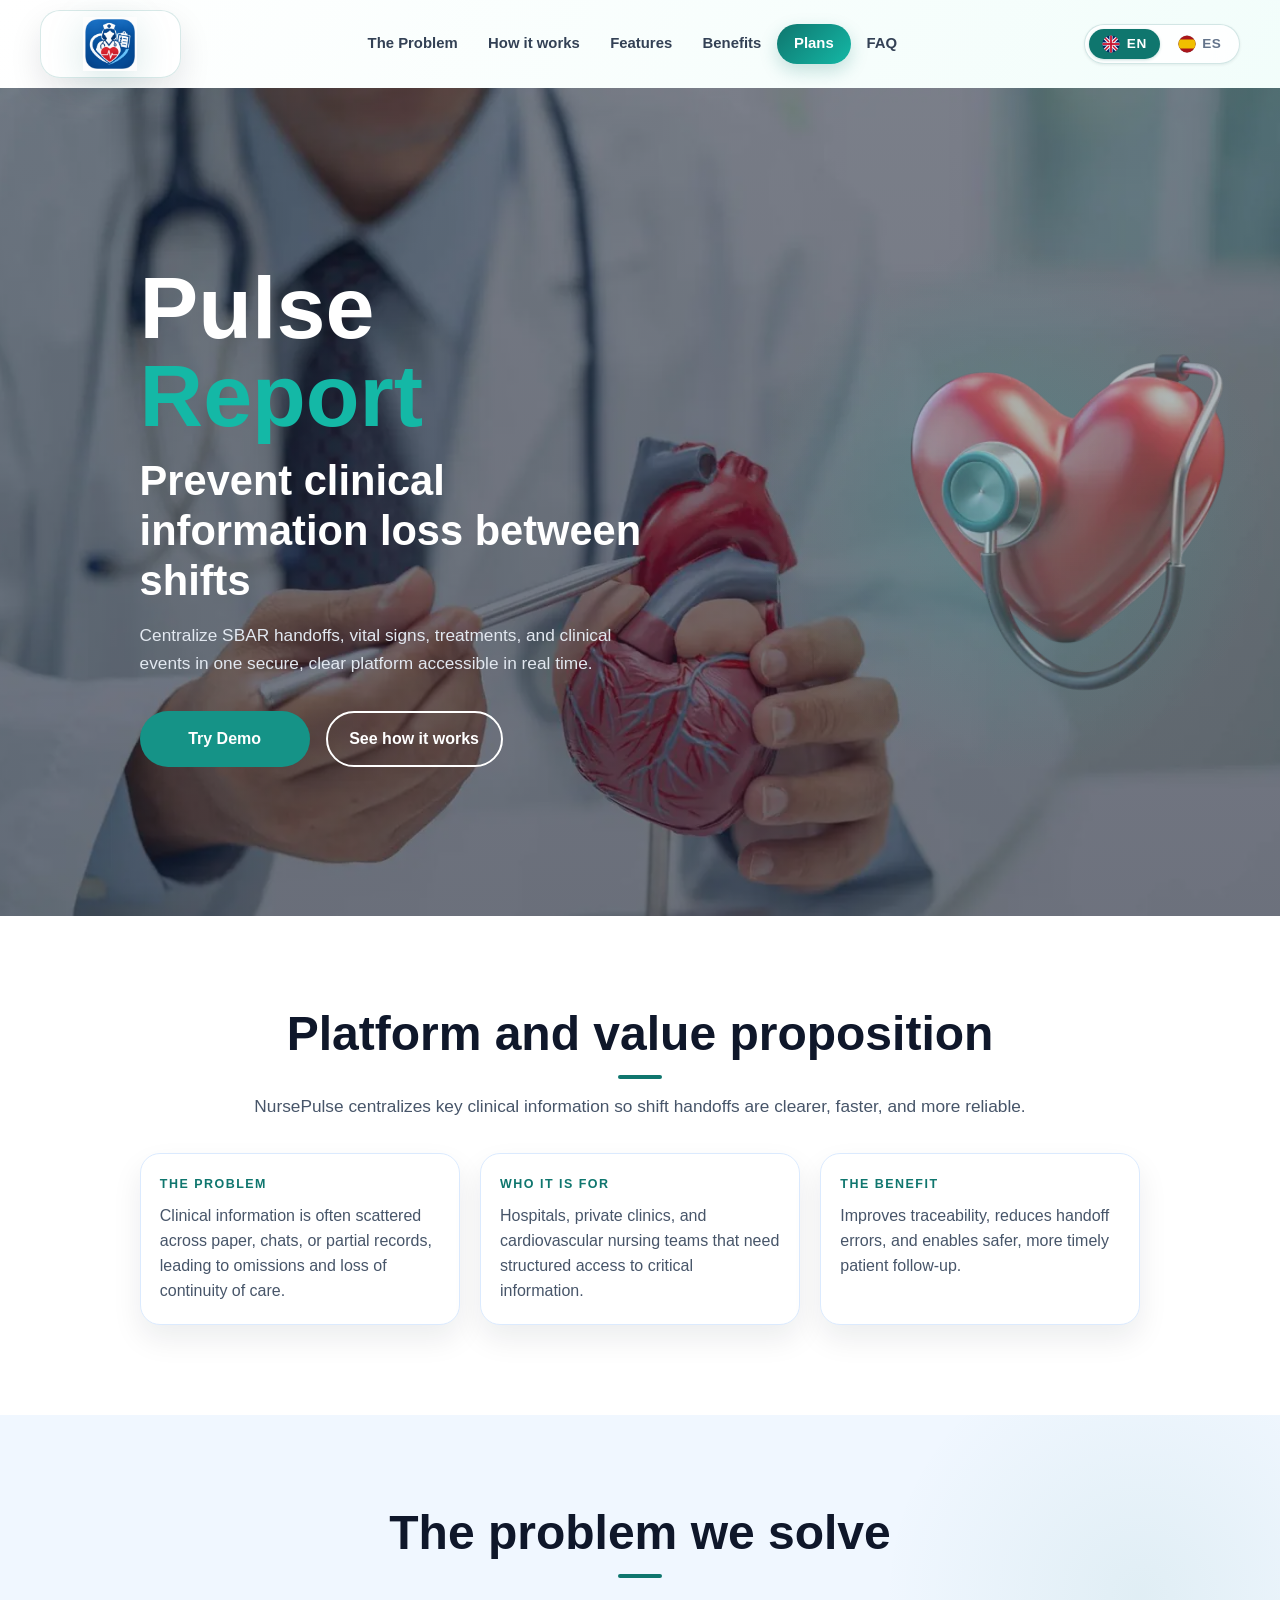
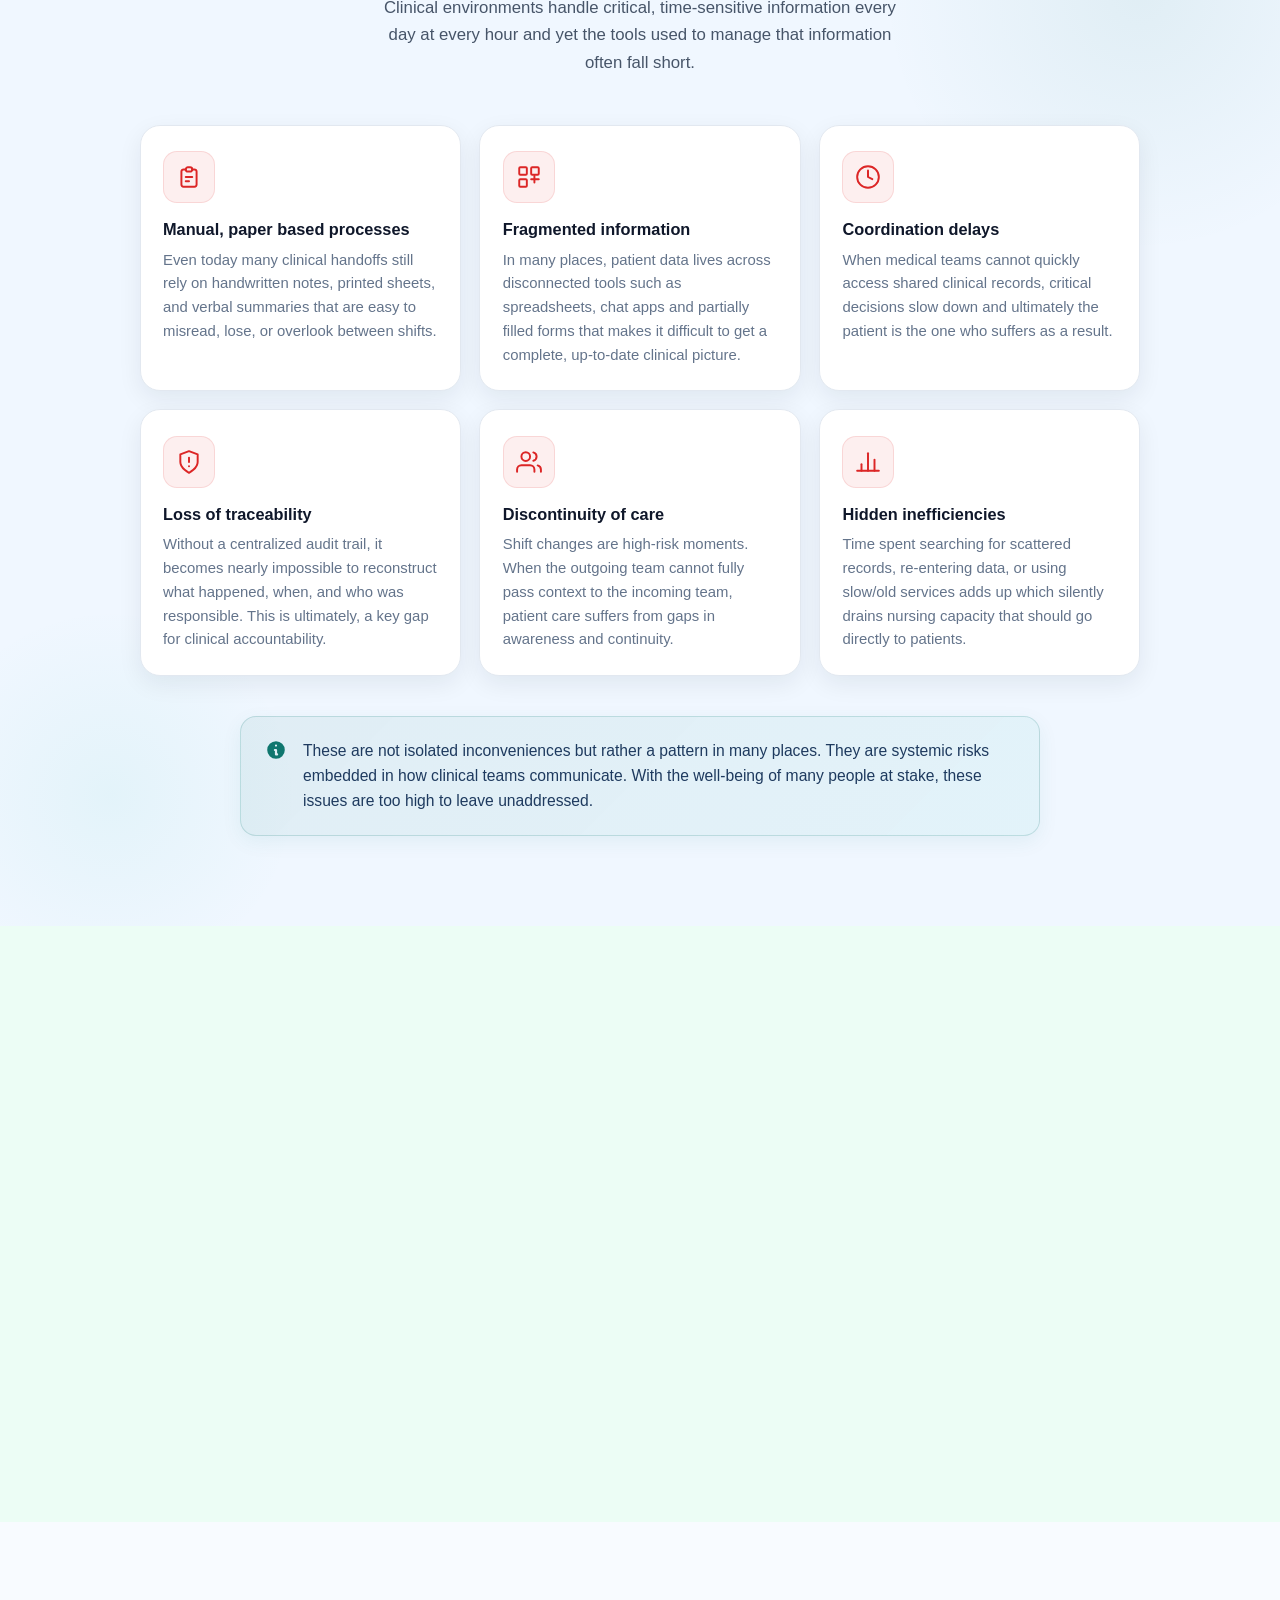
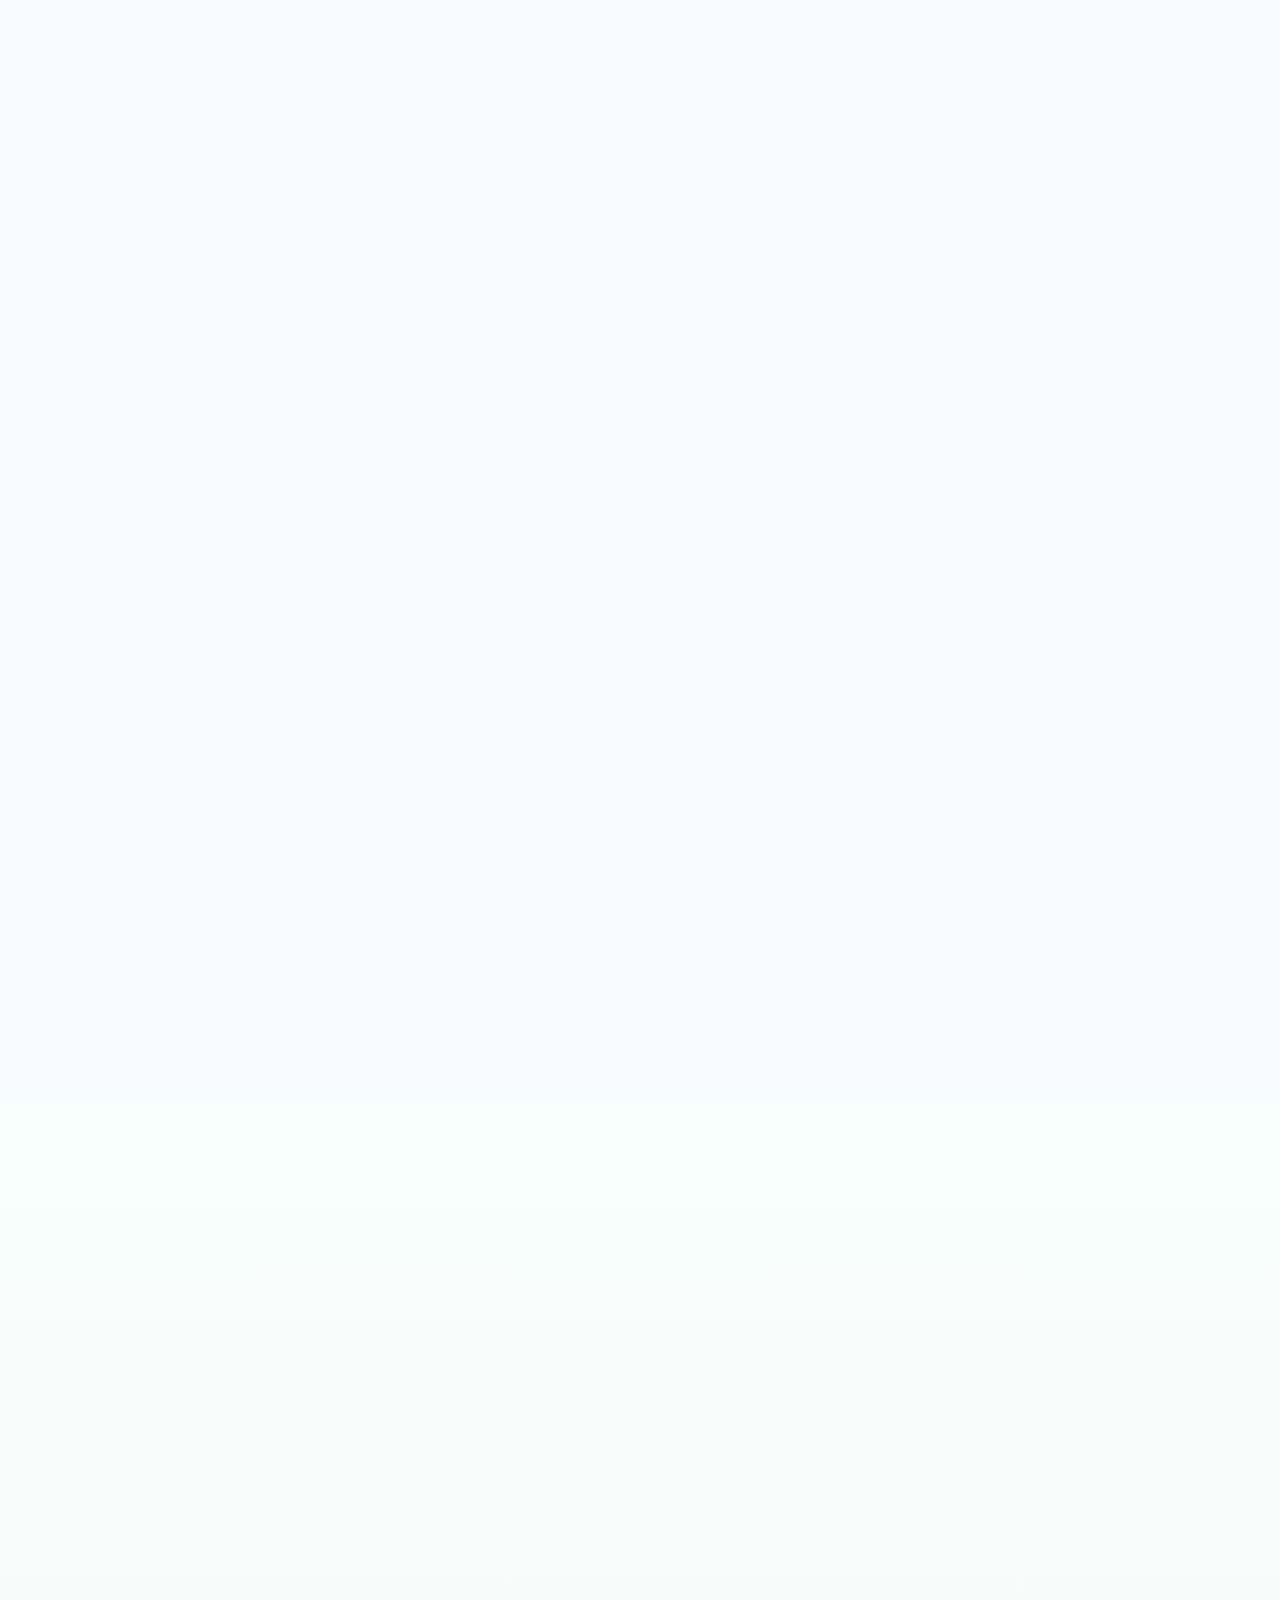
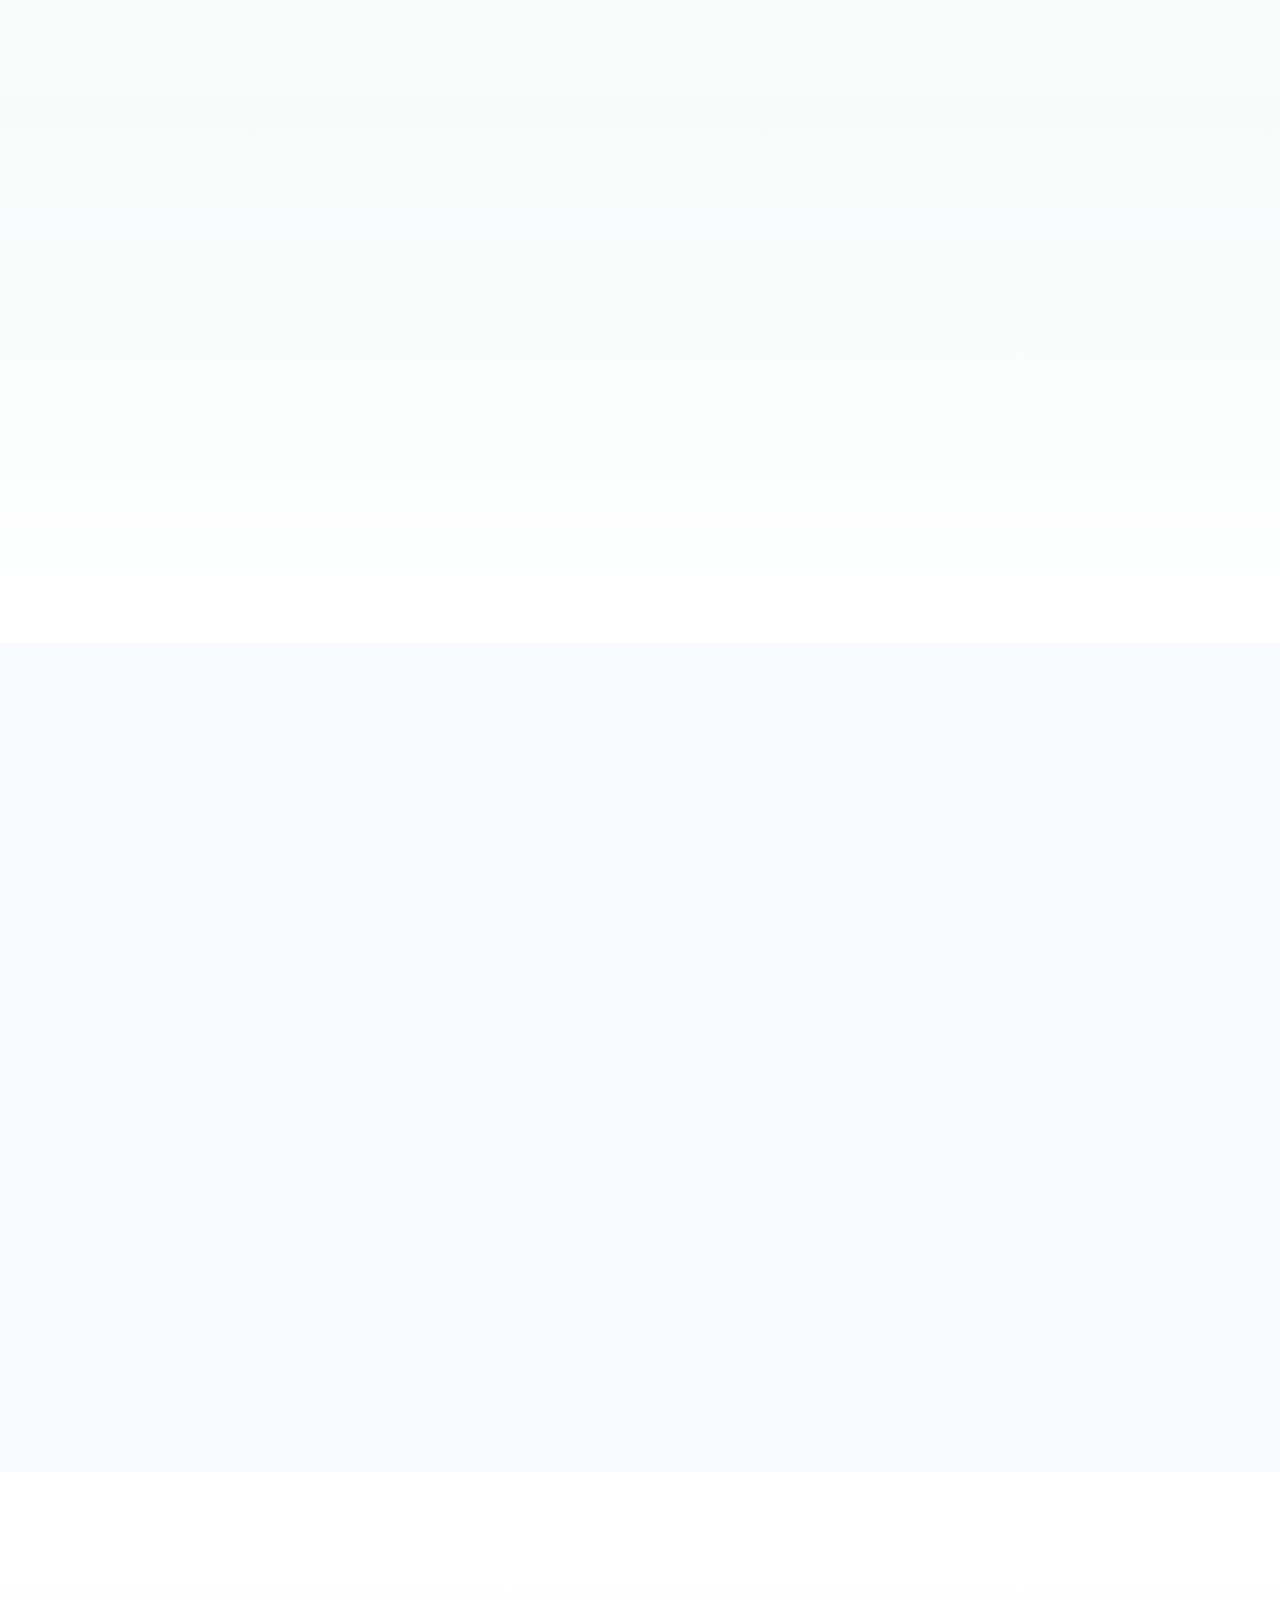
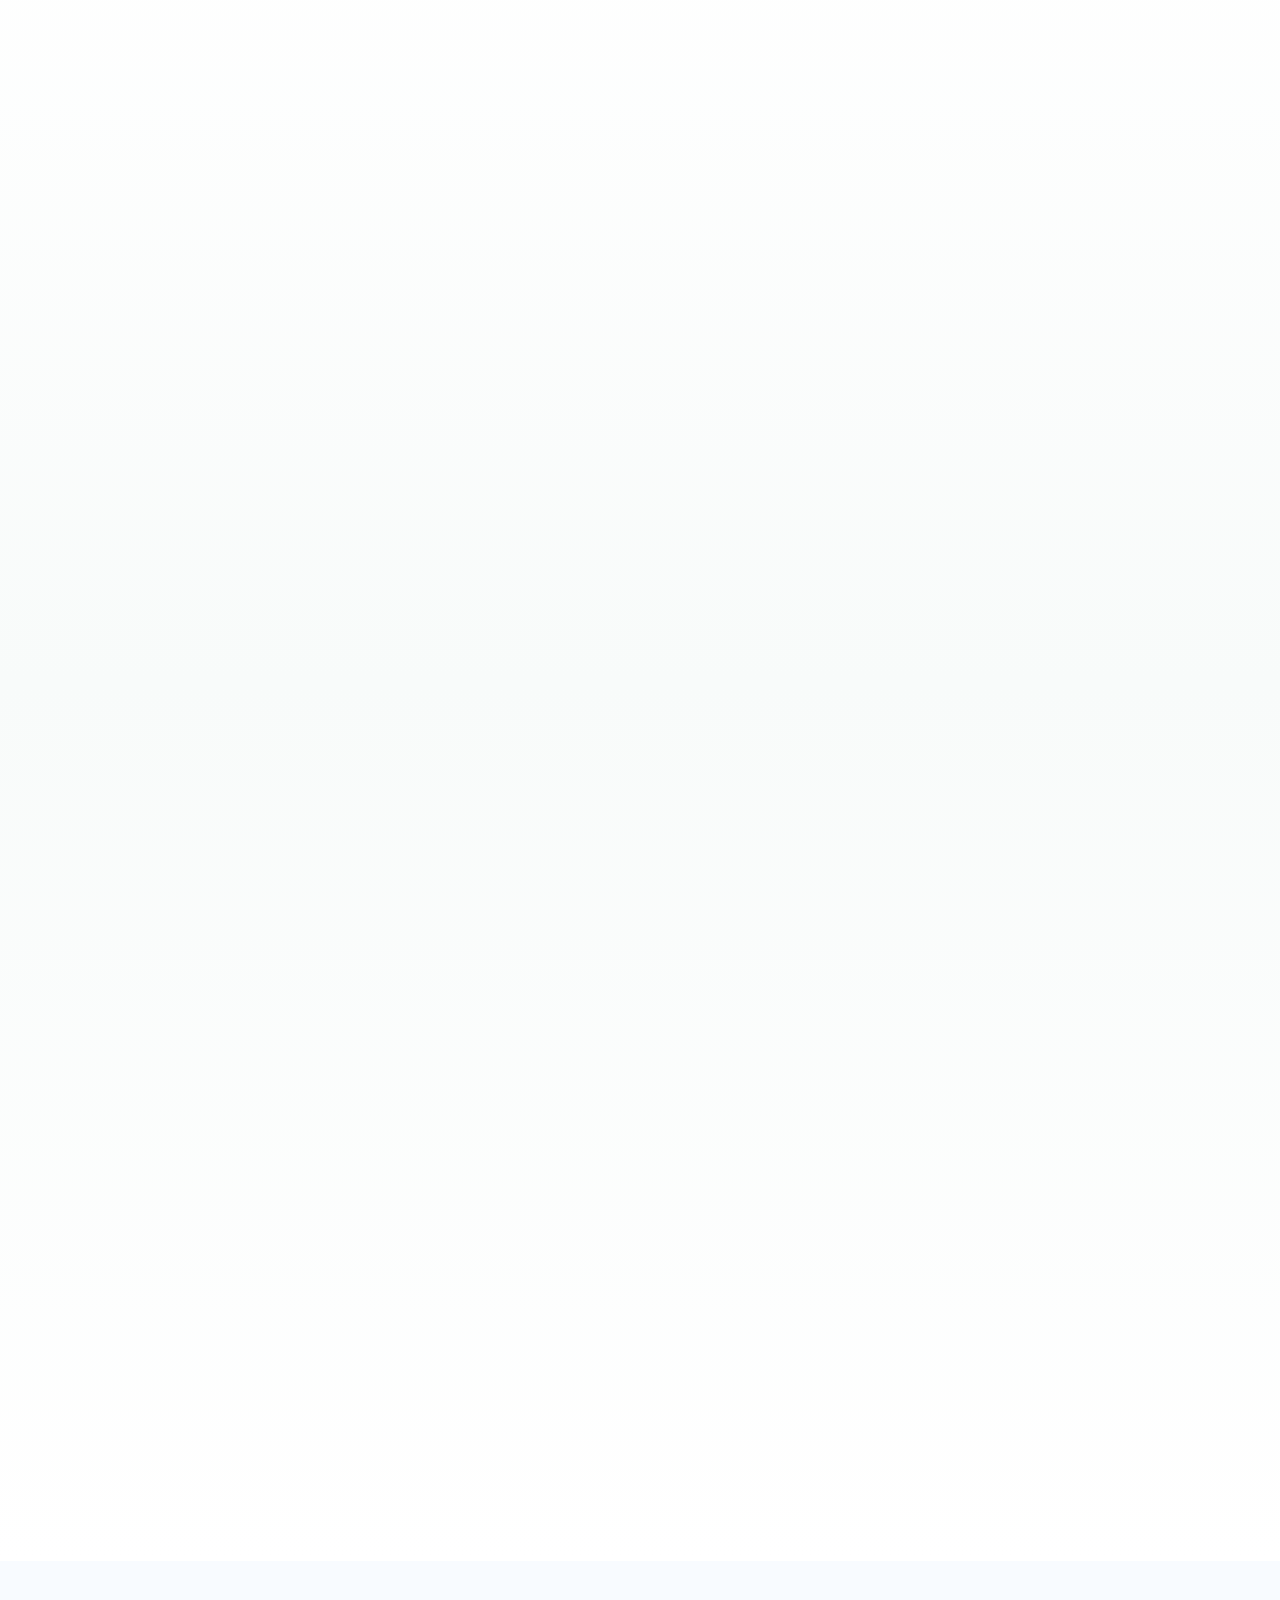
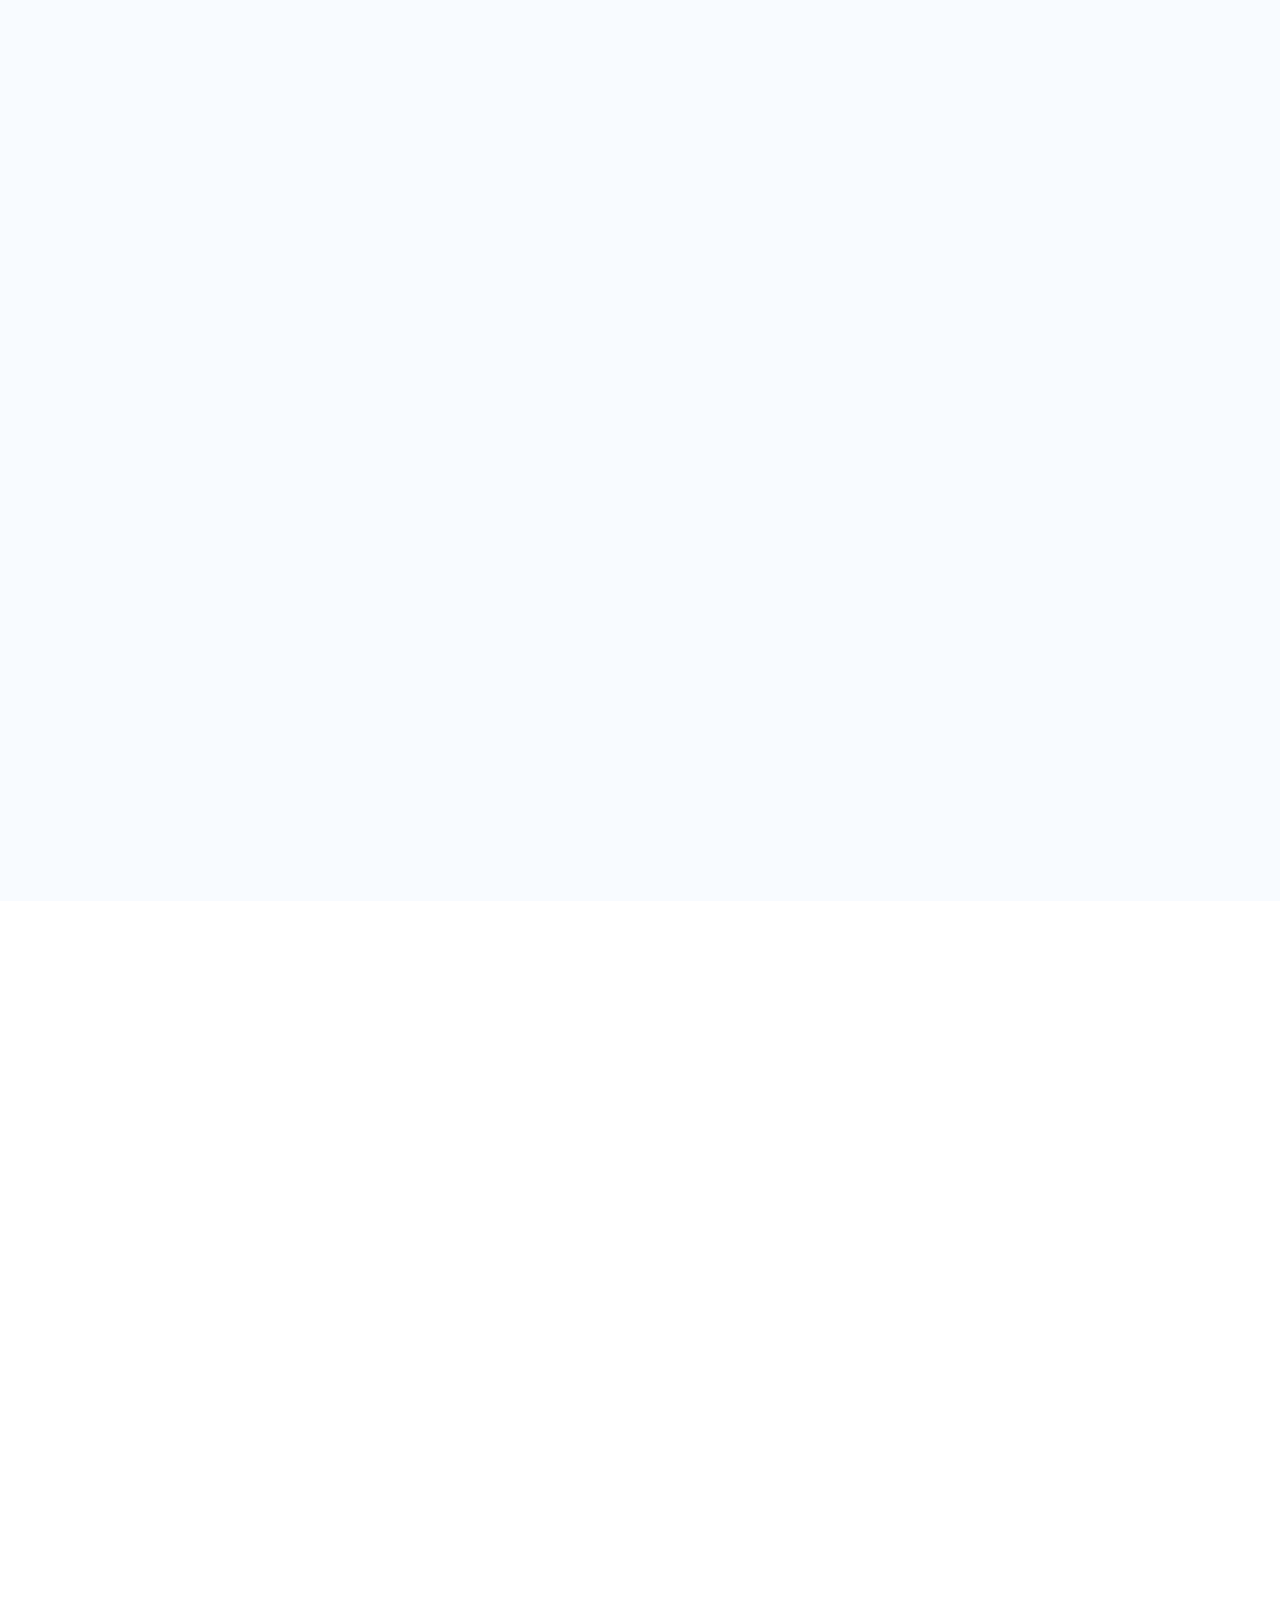
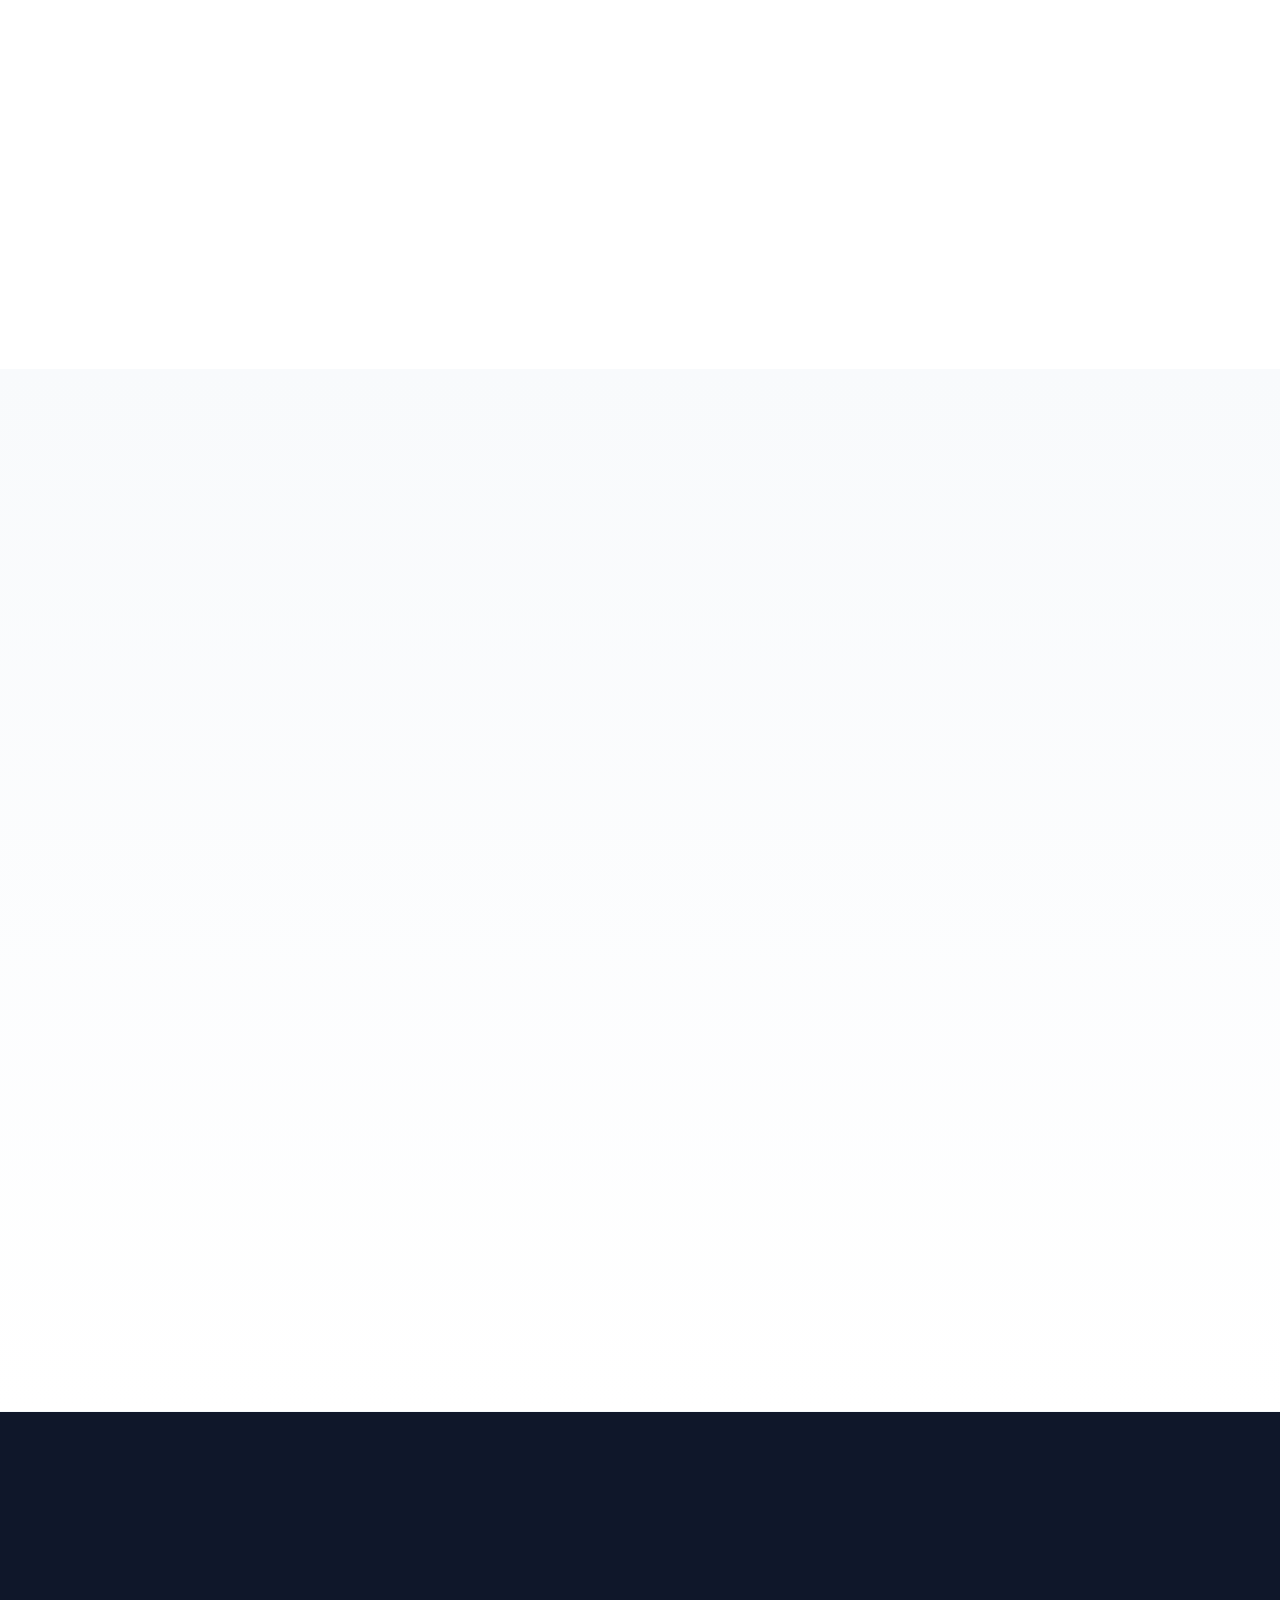
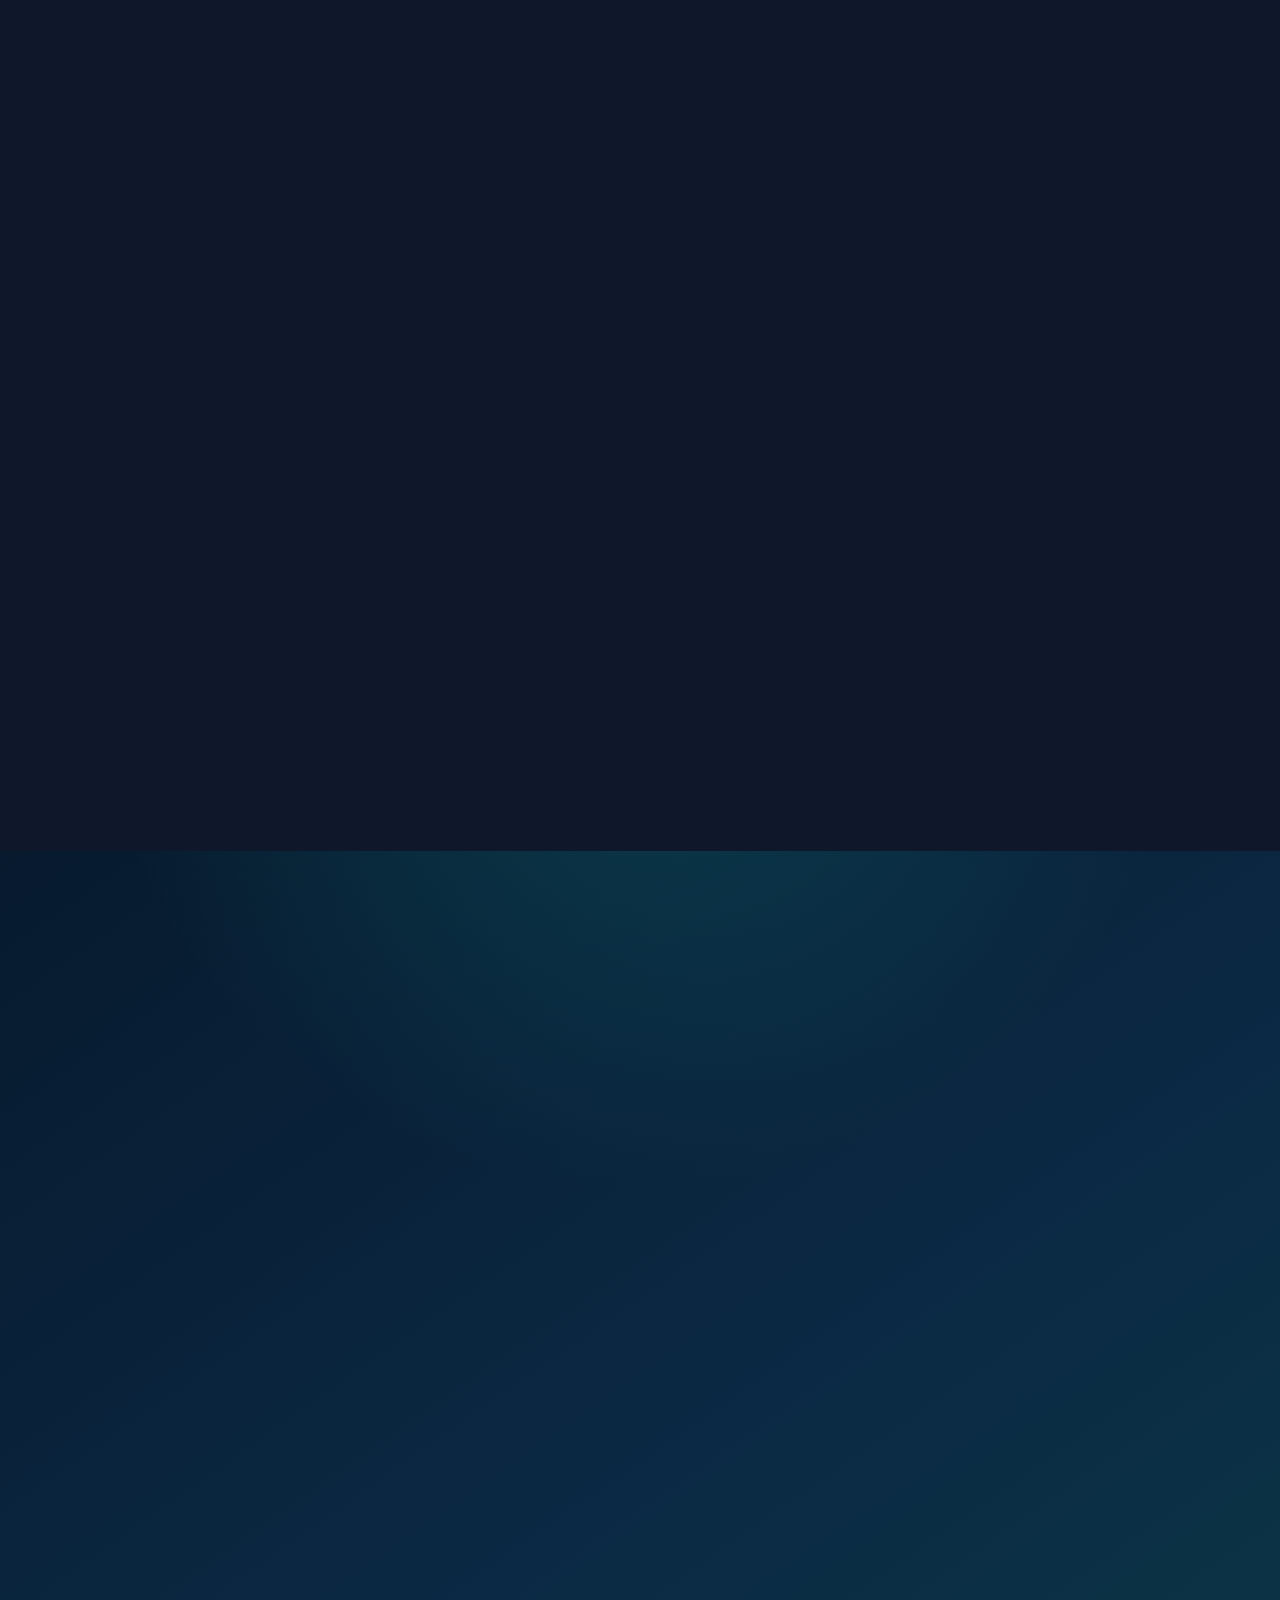
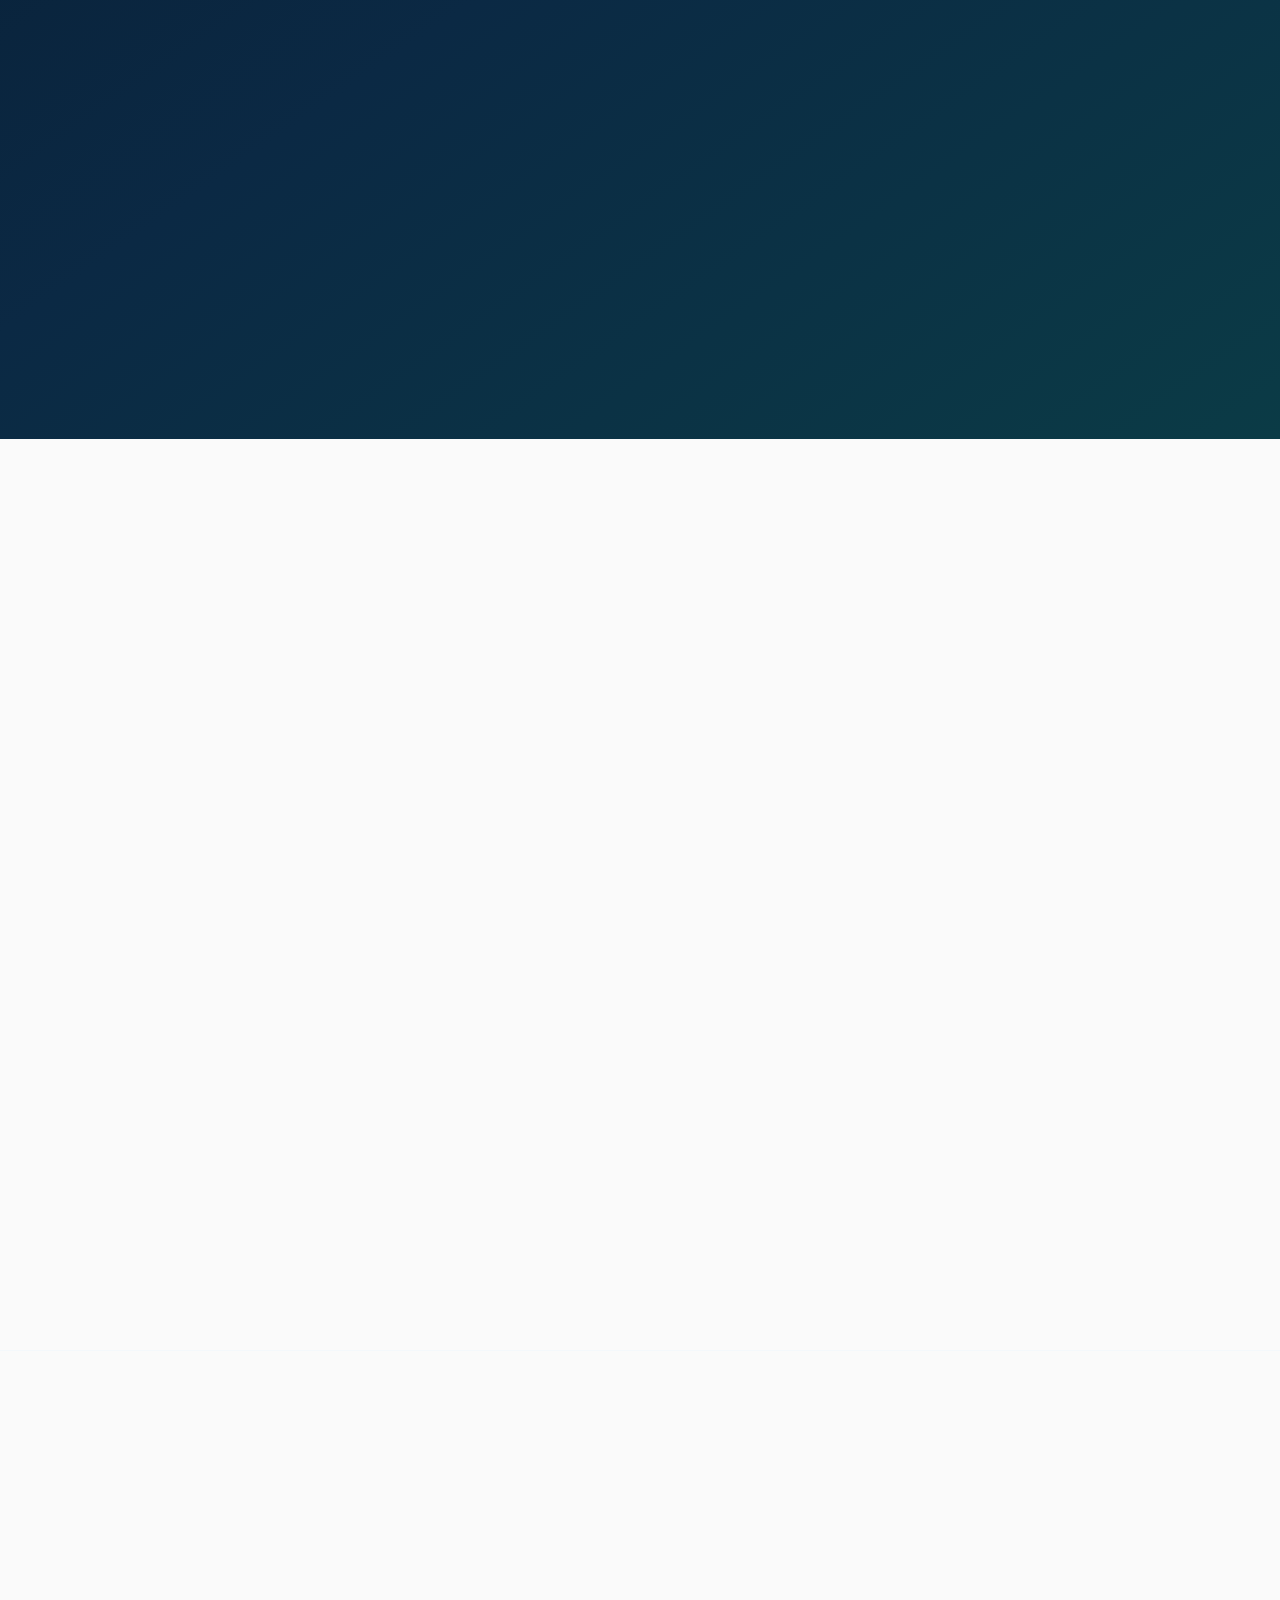
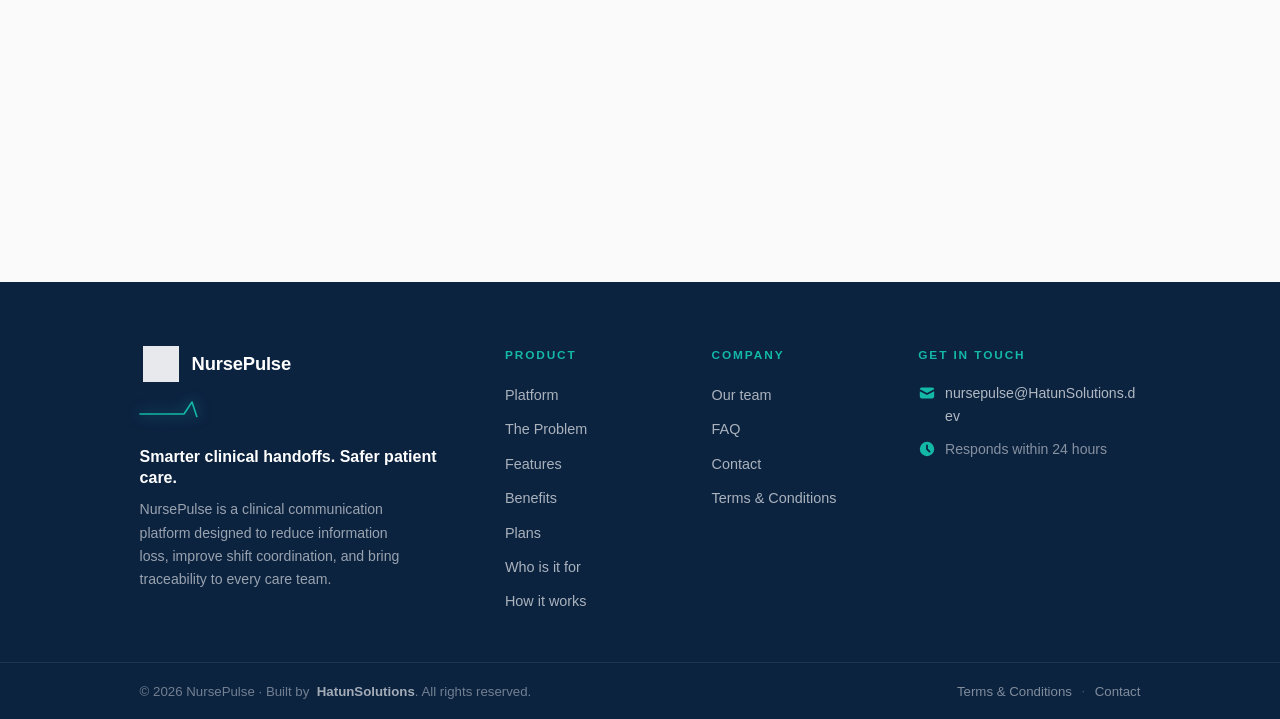
==== commit 581246fc: "Update footer logo image to new NursePulse design" ====
--- a/index.html
+++ b/index.html
@@ -1583,7 +1583,7 @@
                 <!-- Col 1: Brand -->
                 <div class="footer-brand-col">
                     <a href="#" class="footer-logo" aria-label="NursePulse — go to top">
-                        <img src="assets/logo-optimized.png" alt="NursePulse logo" class="footer-logo__img" width="48" height="40" loading="lazy" decoding="async">
+                        <img src="assets/logoNursePulse.png" alt="NursePulse logo" class="footer-logo__img" width="48" height="40" loading="lazy" decoding="async">
                         <span class="footer-logo__text">NursePulse</span>
                     </a>
 
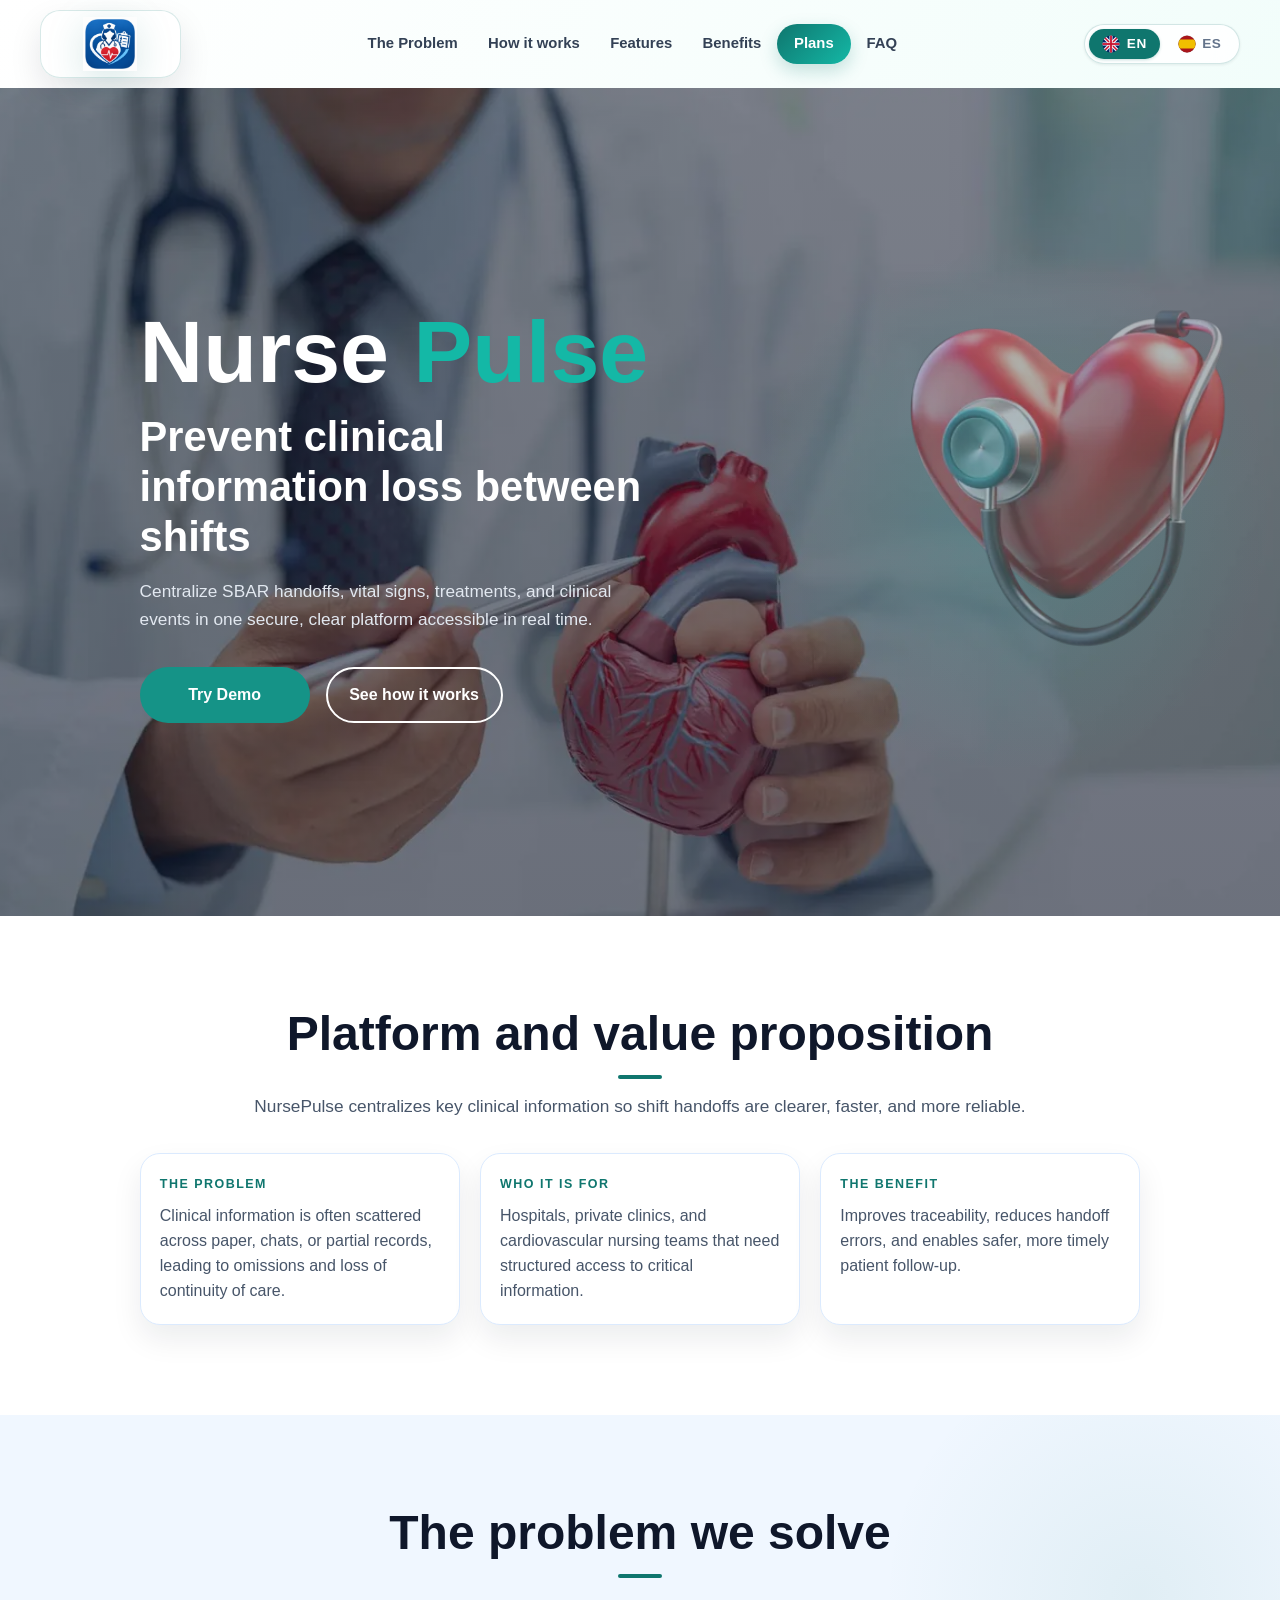
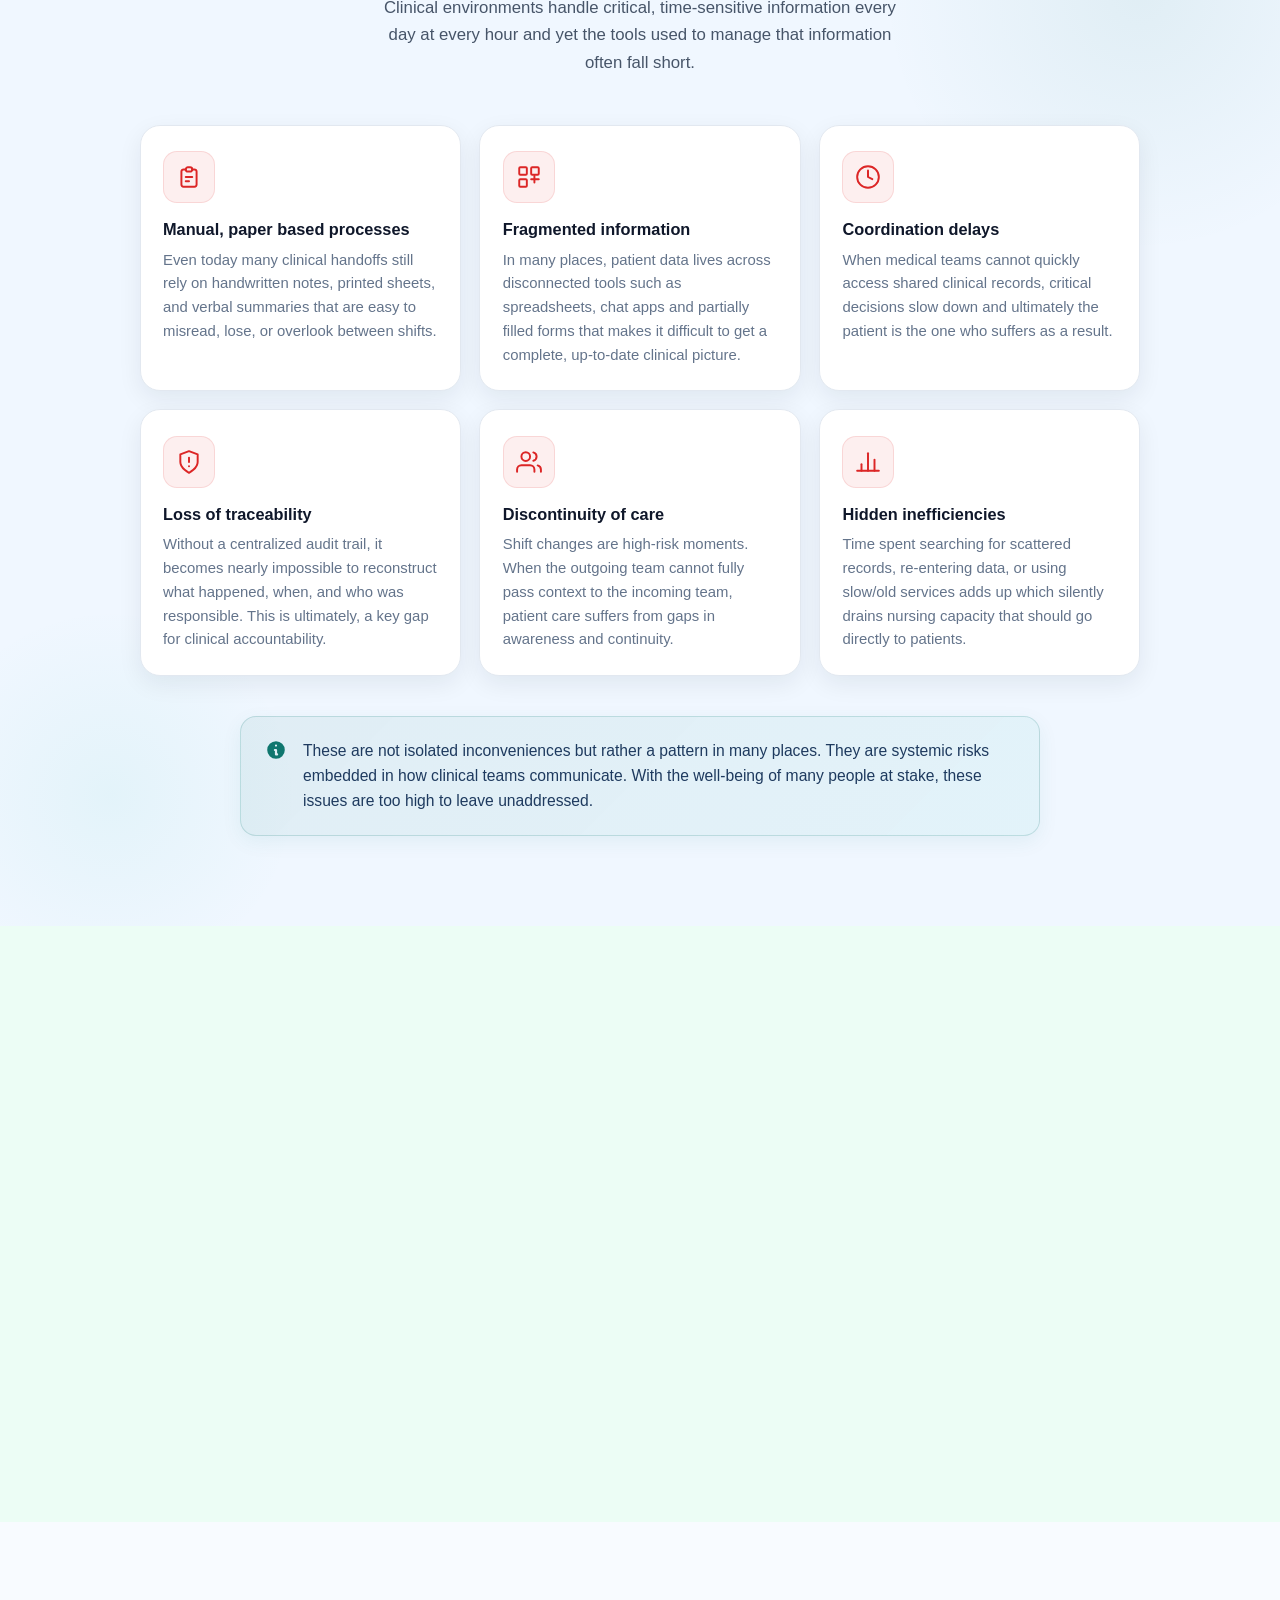
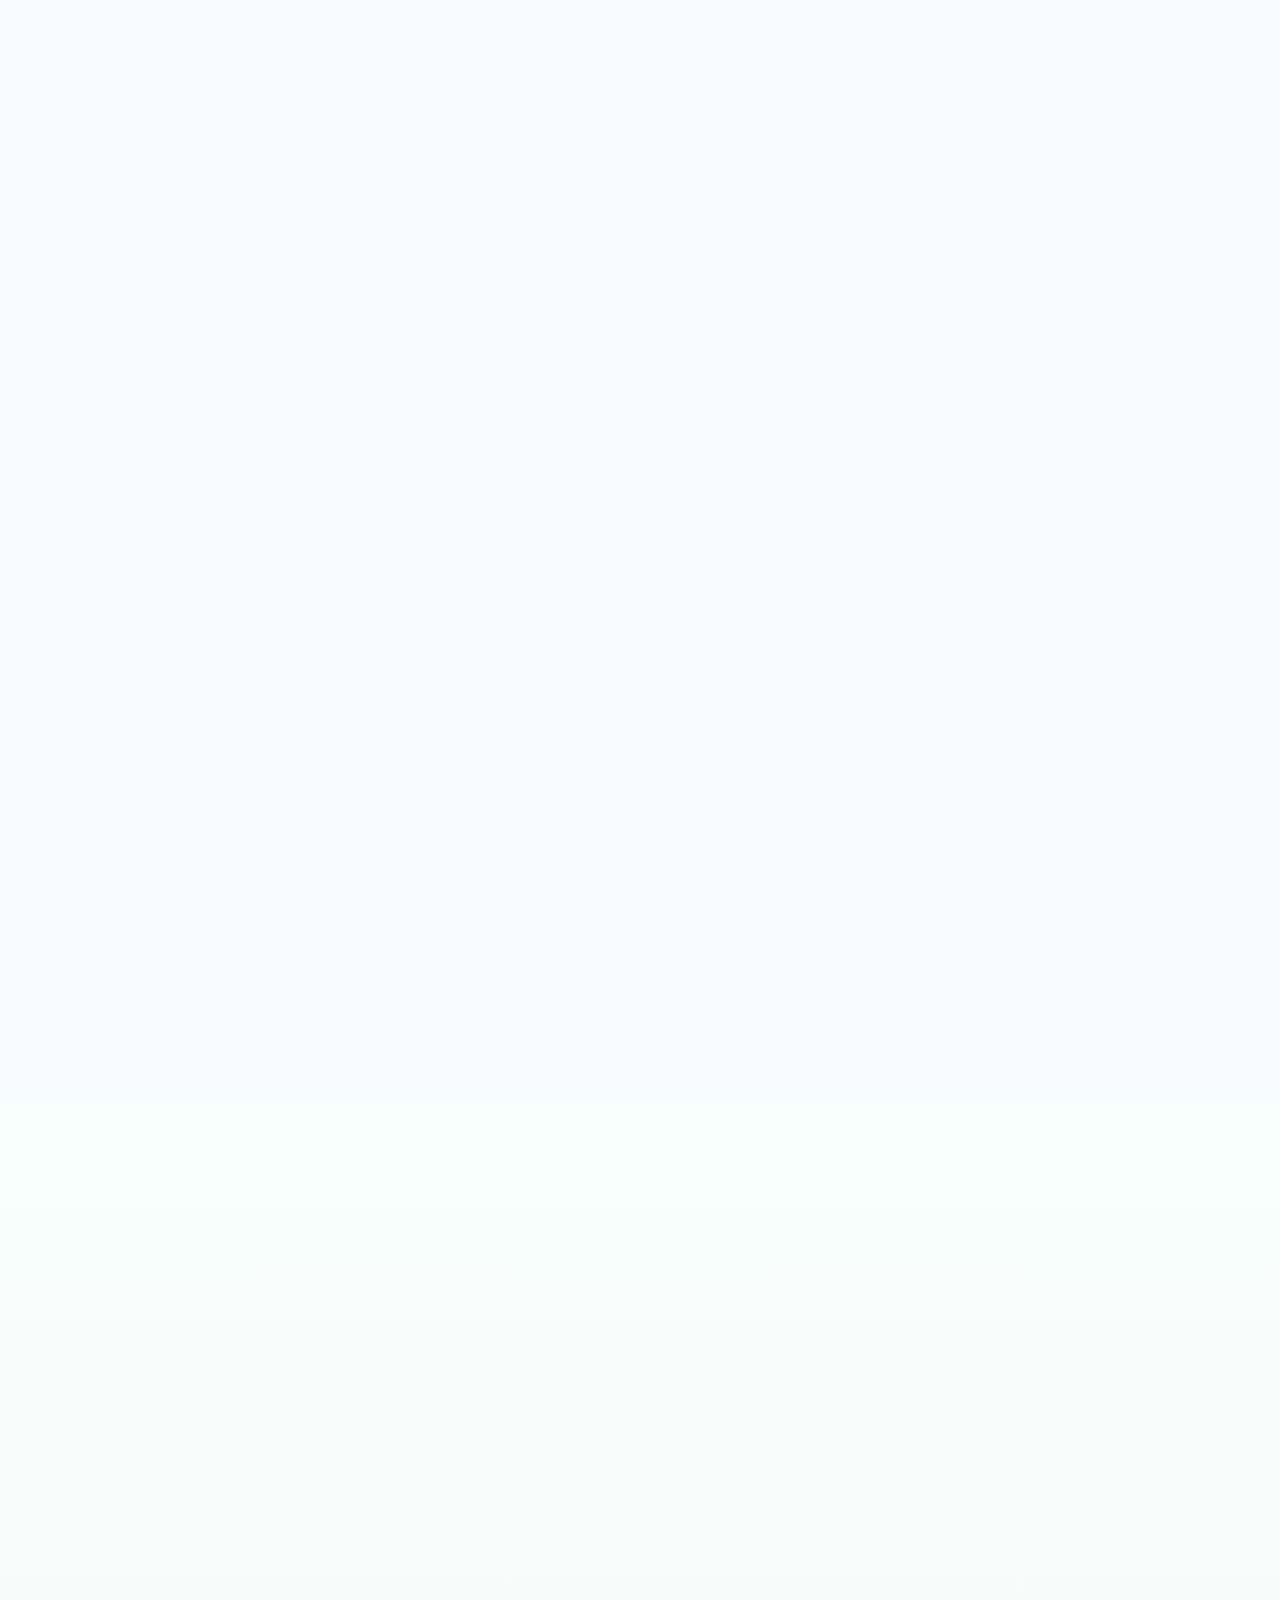
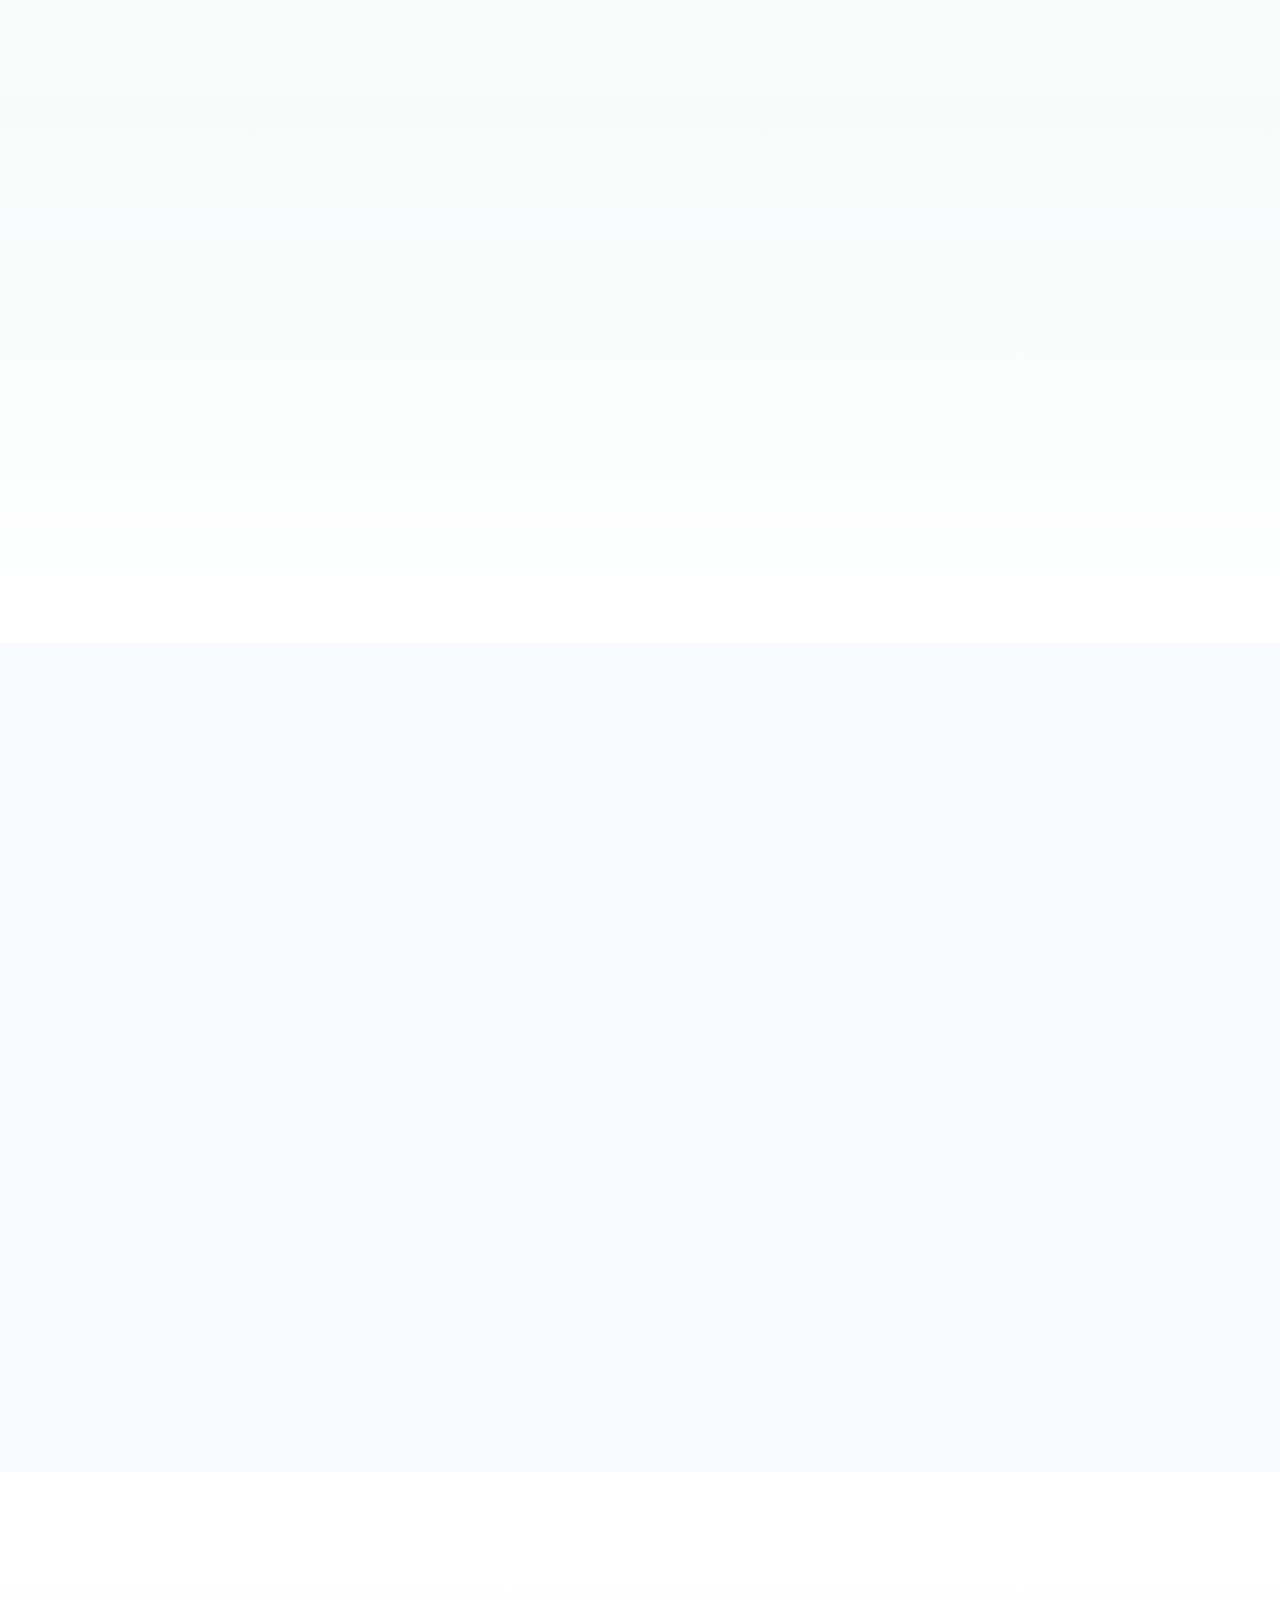
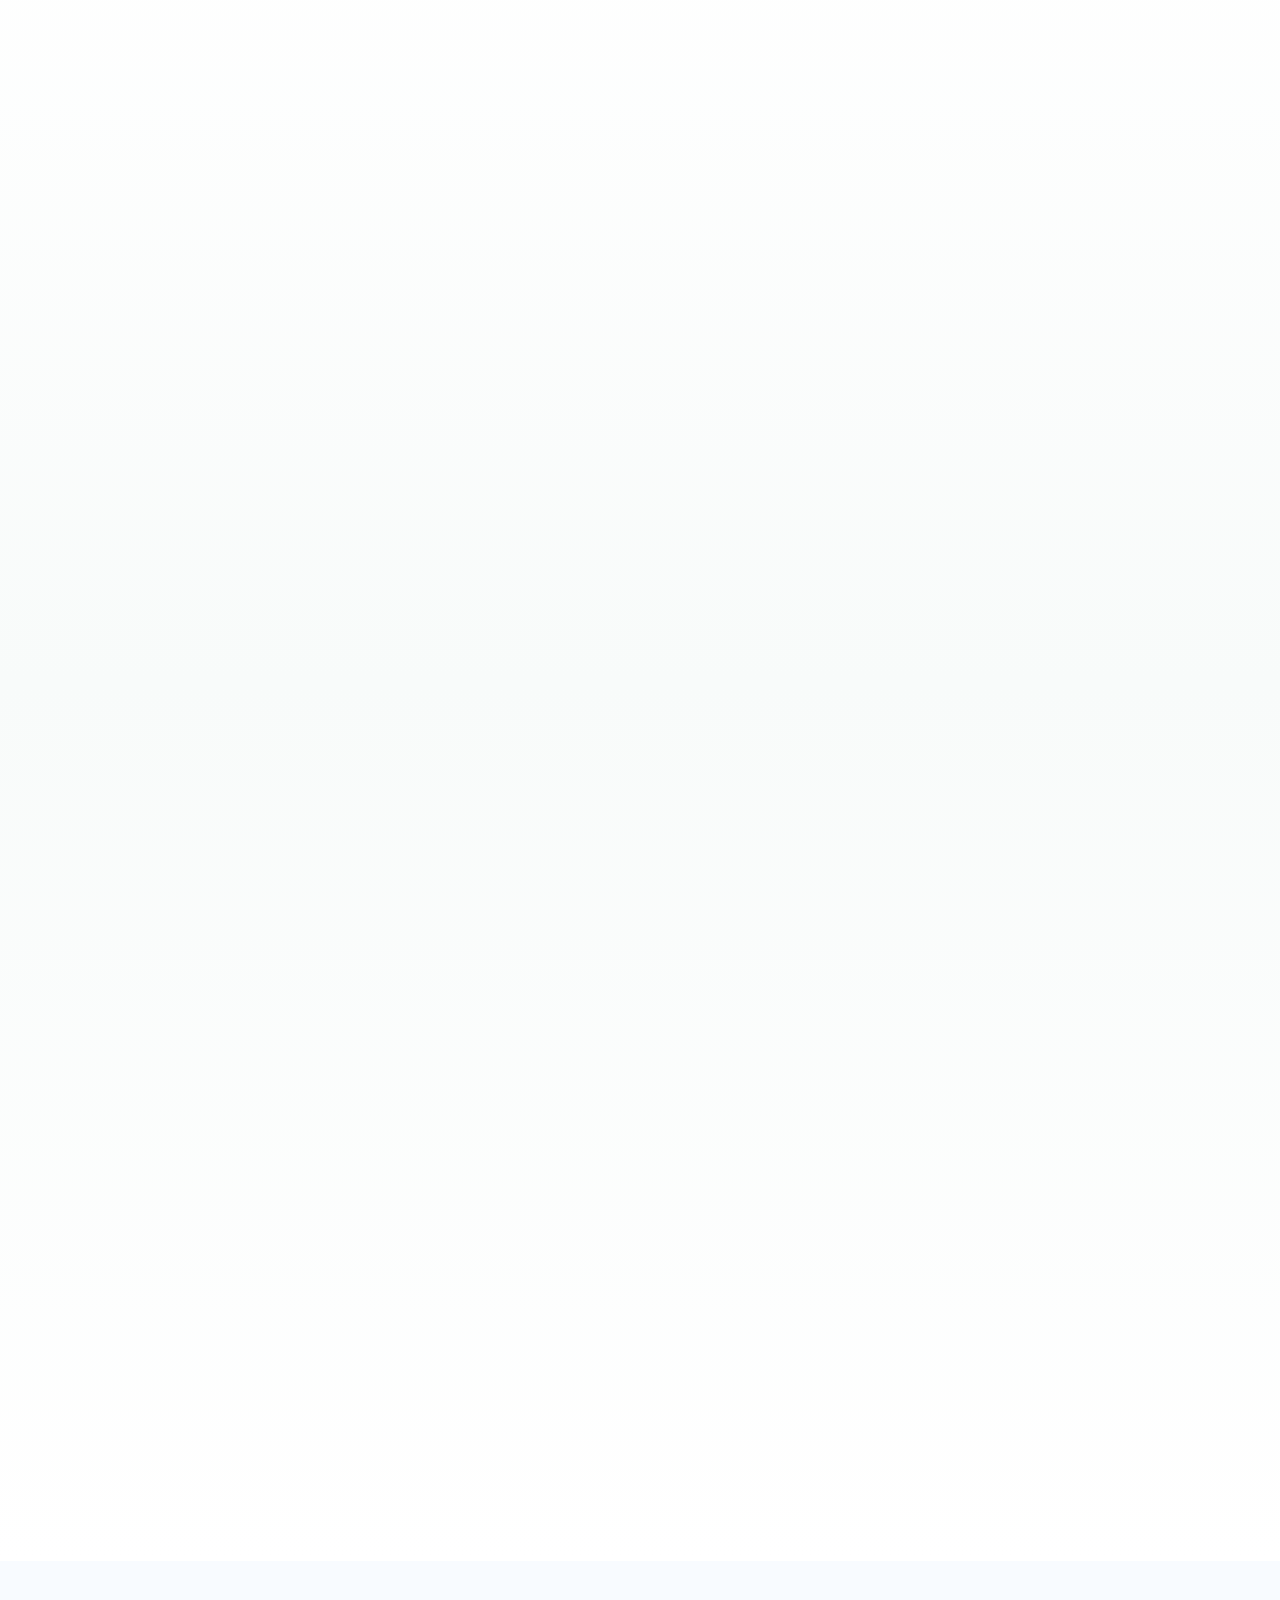
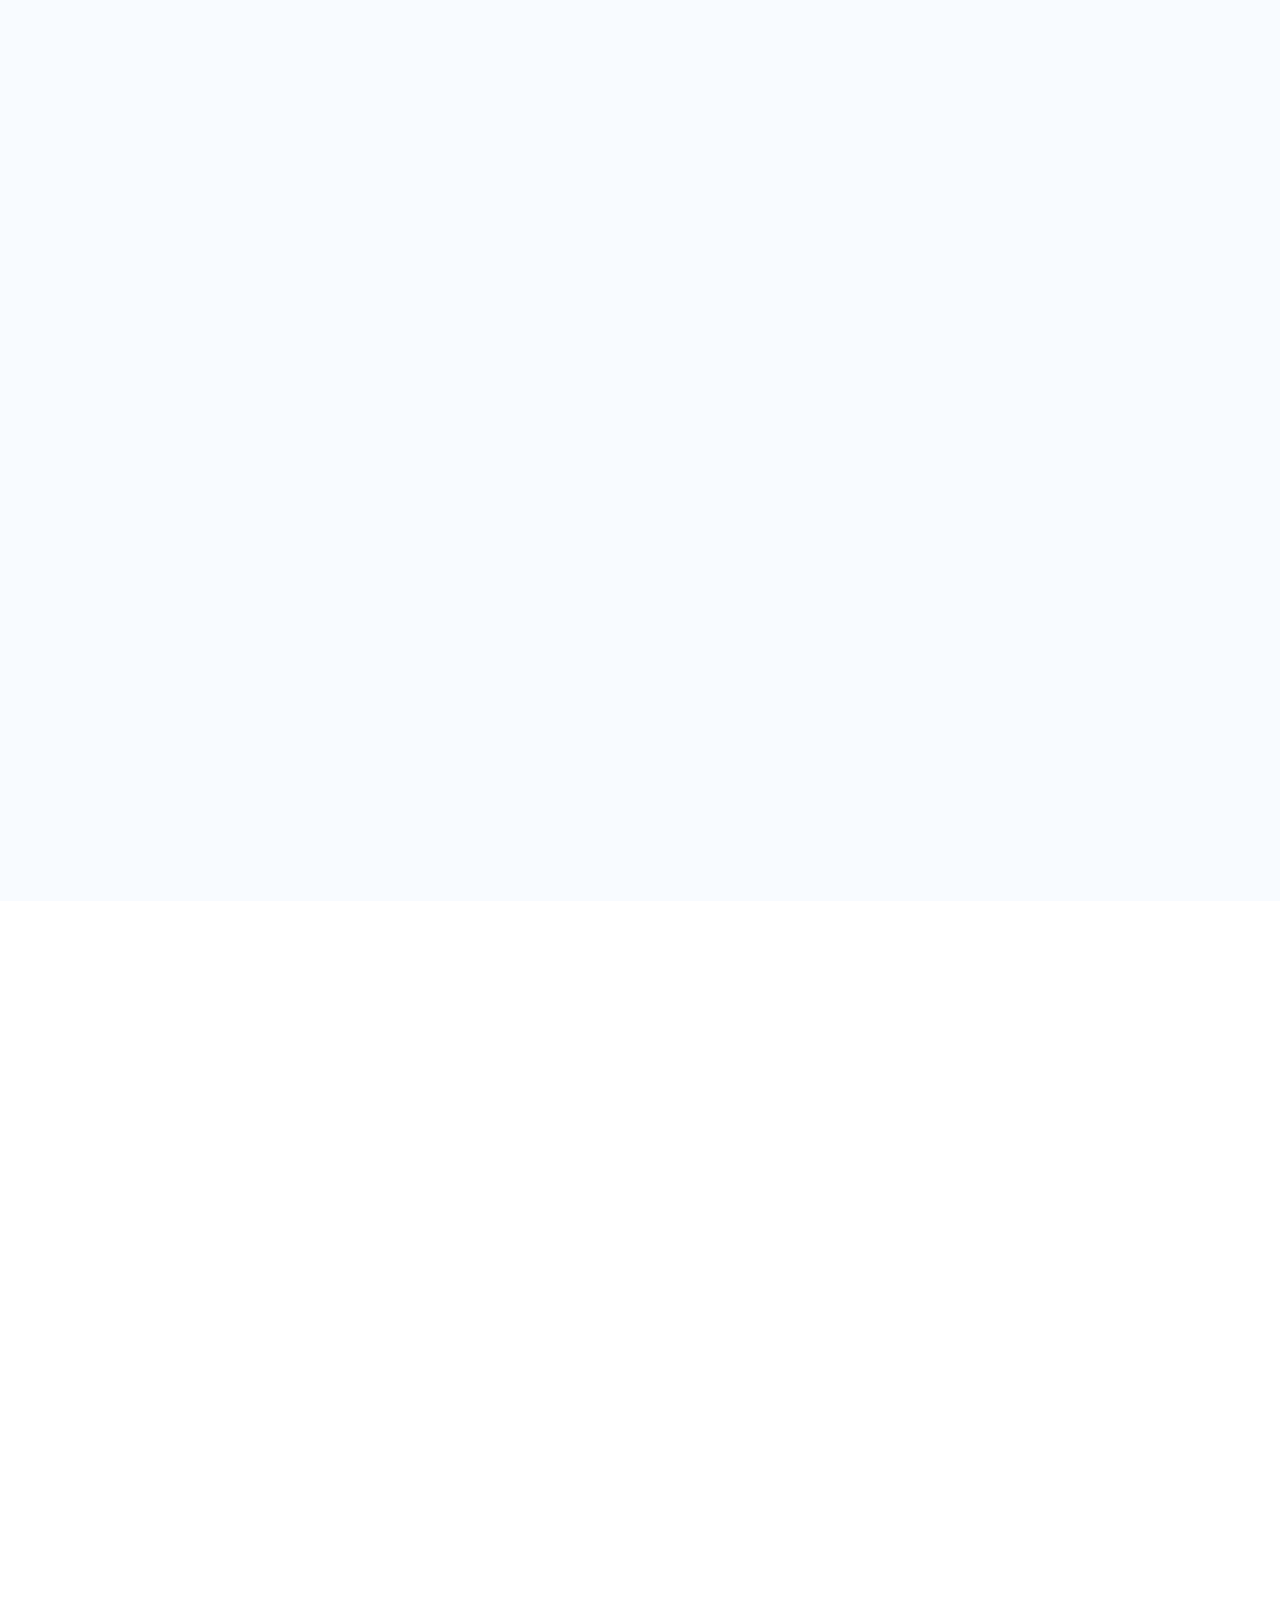
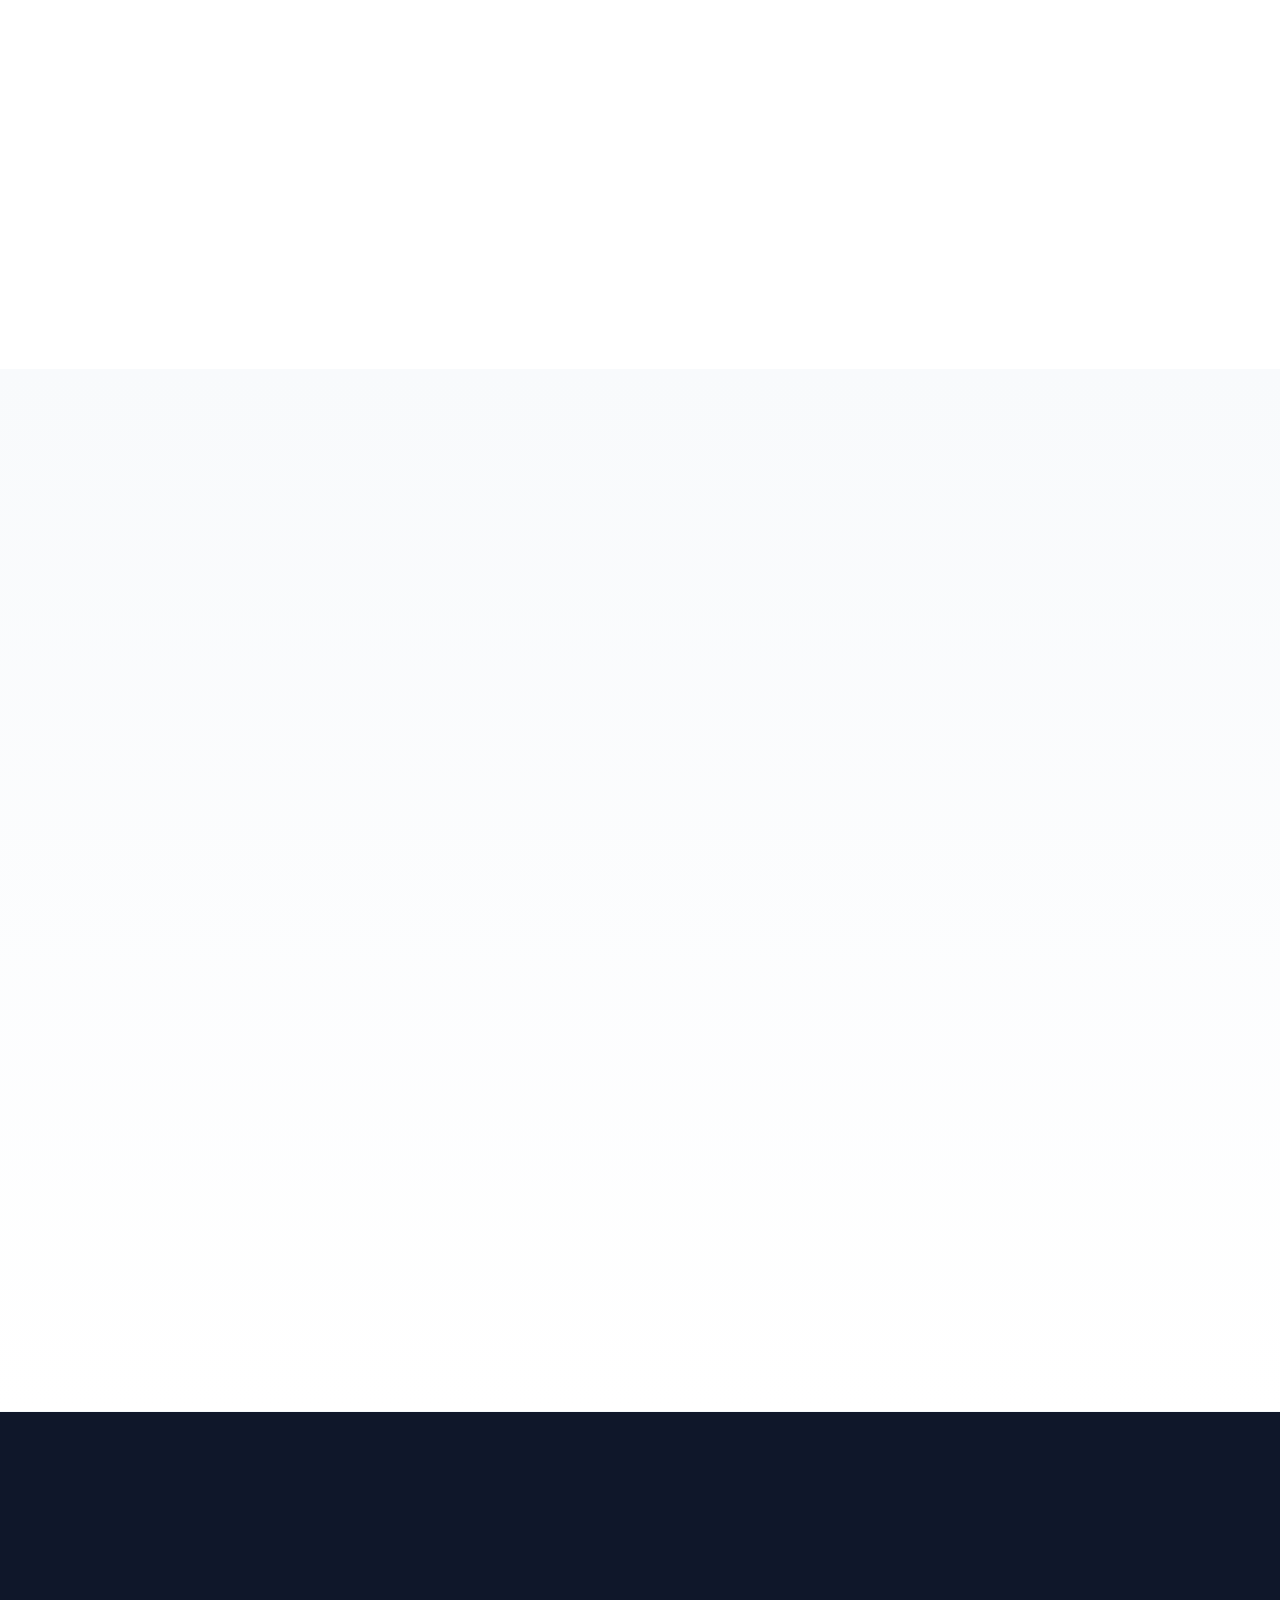
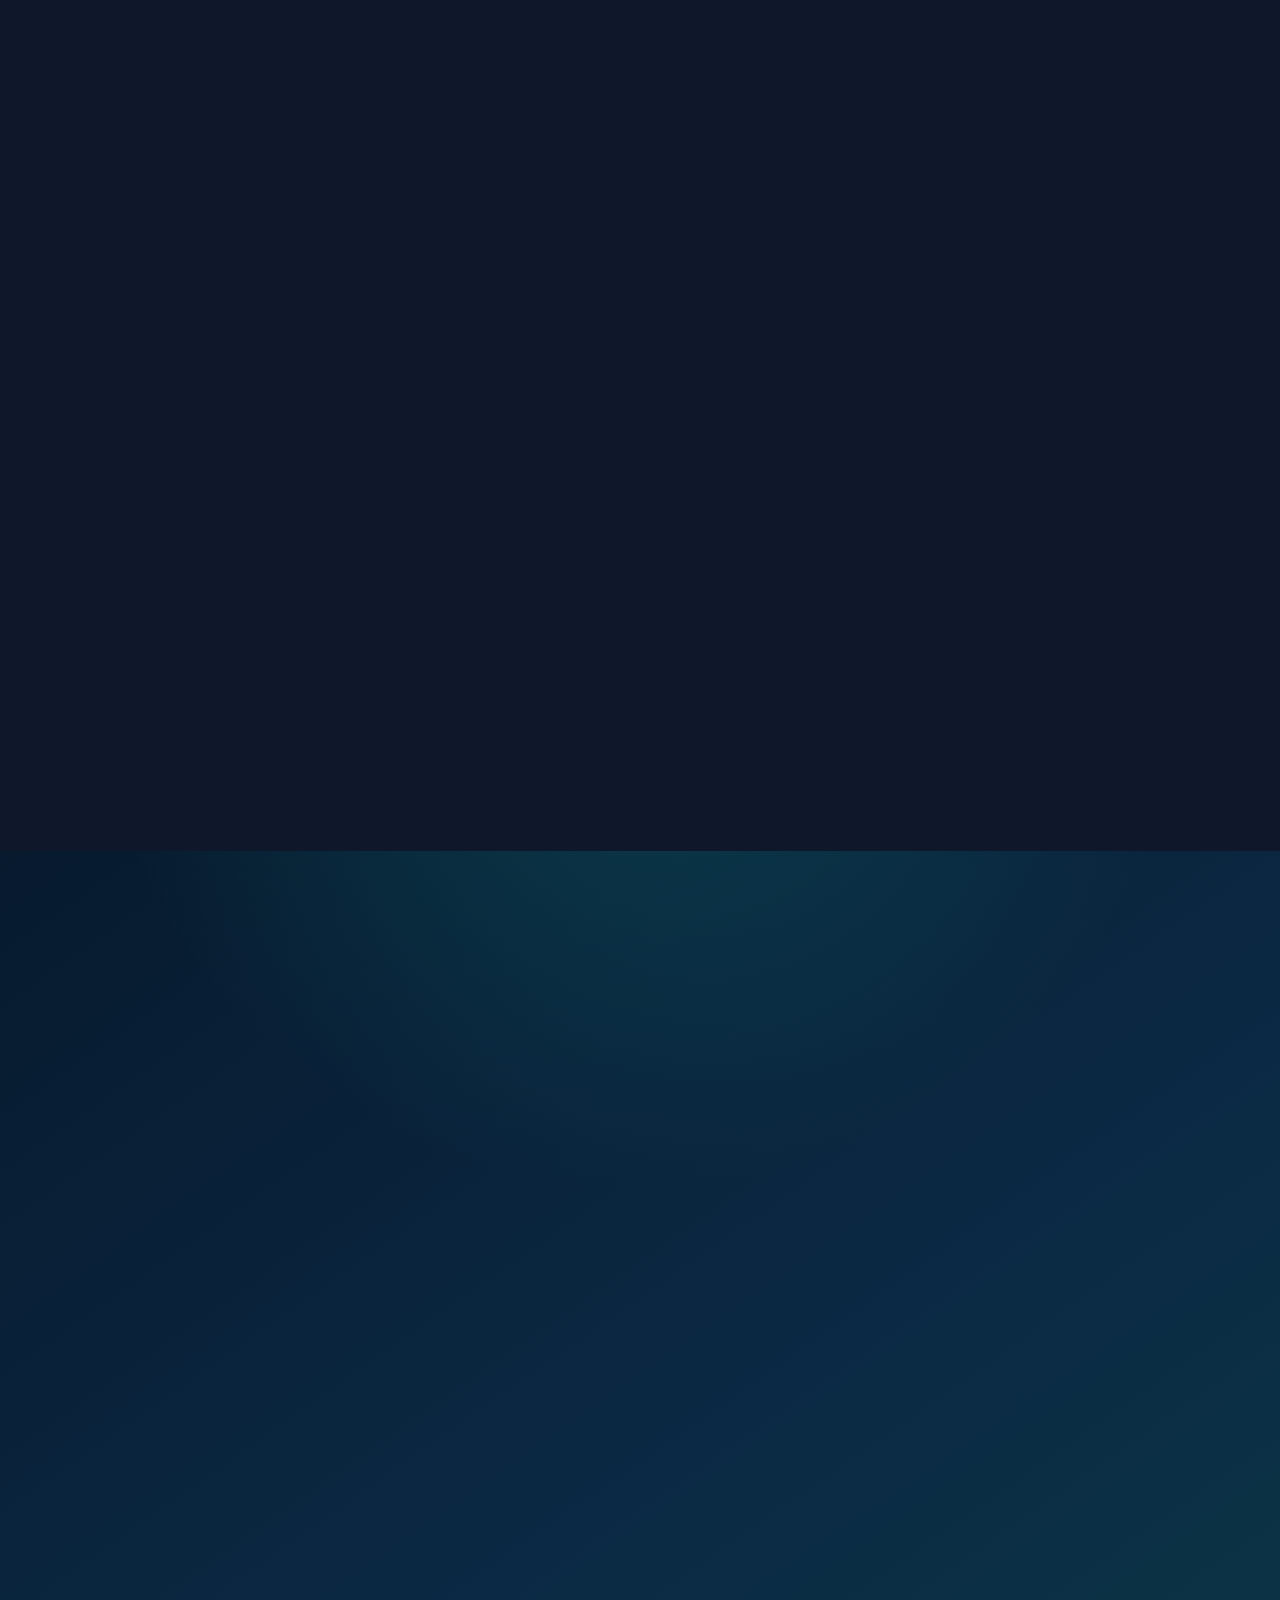
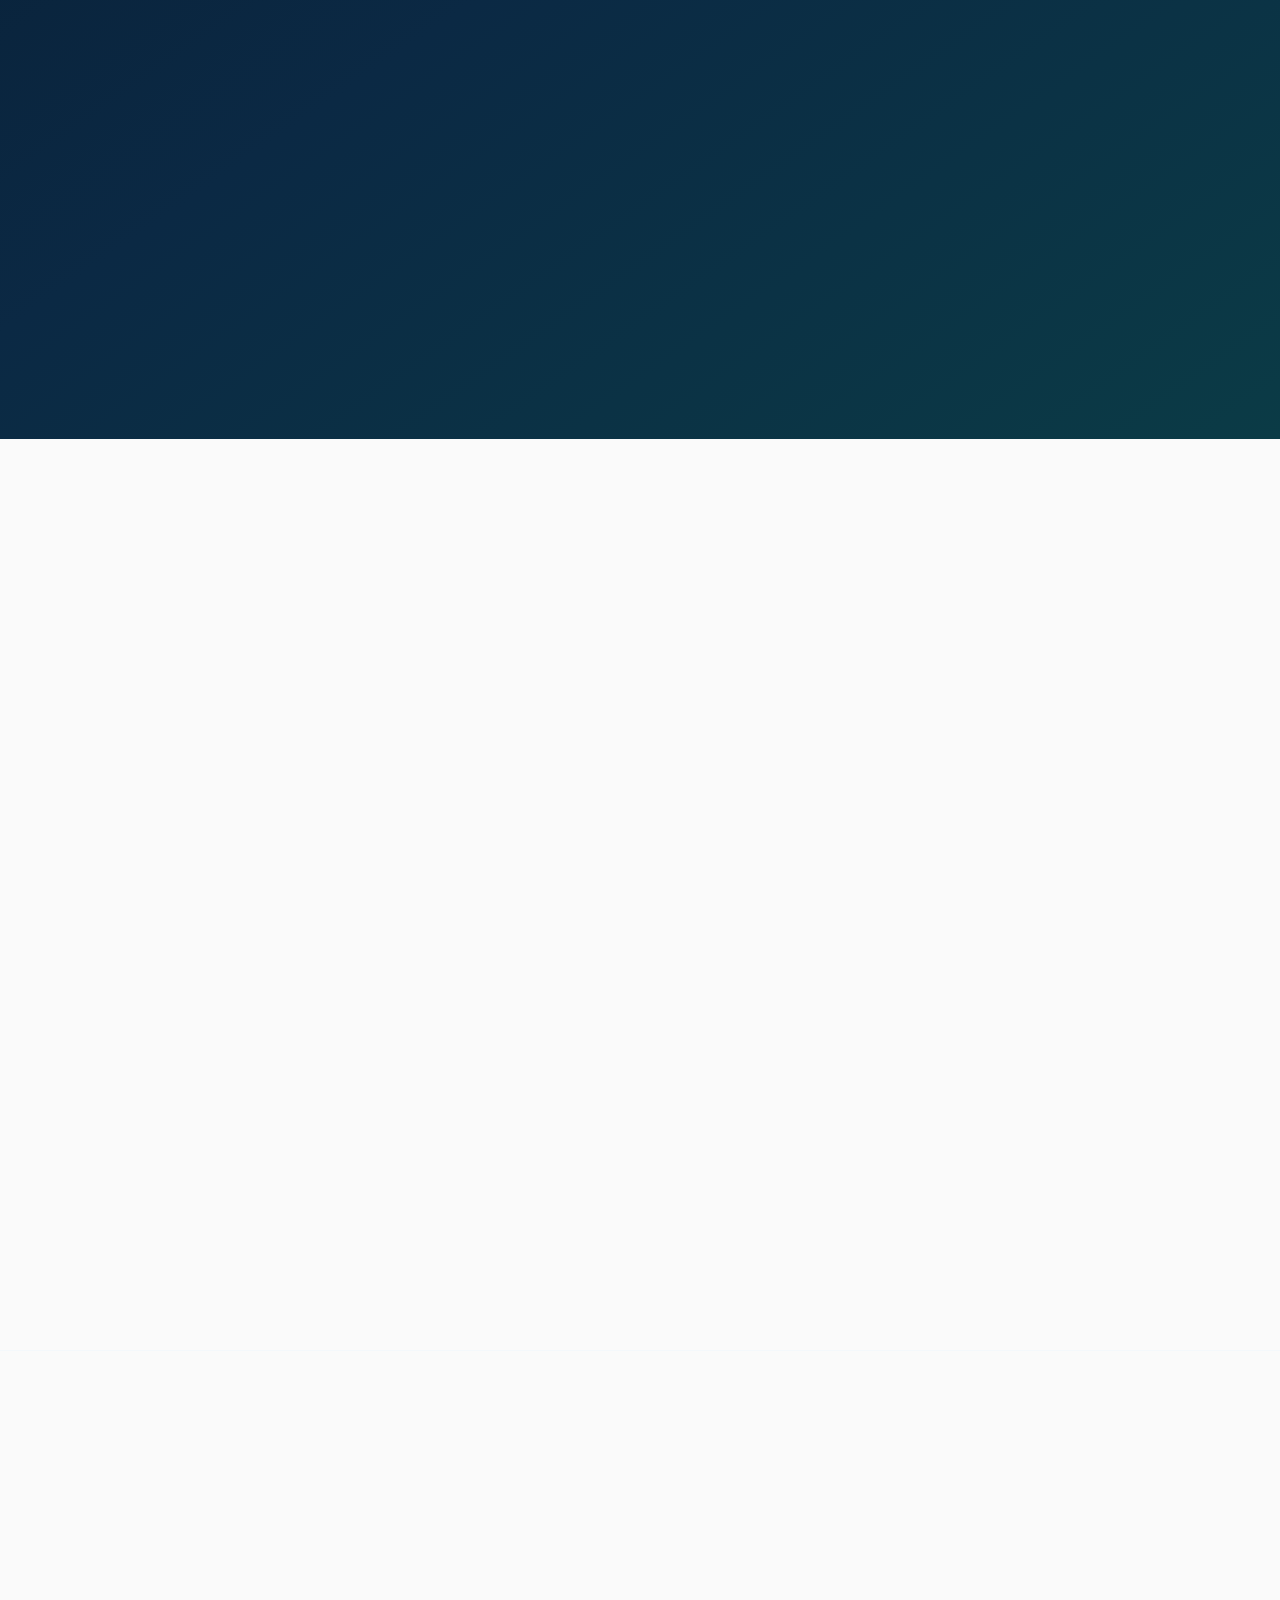
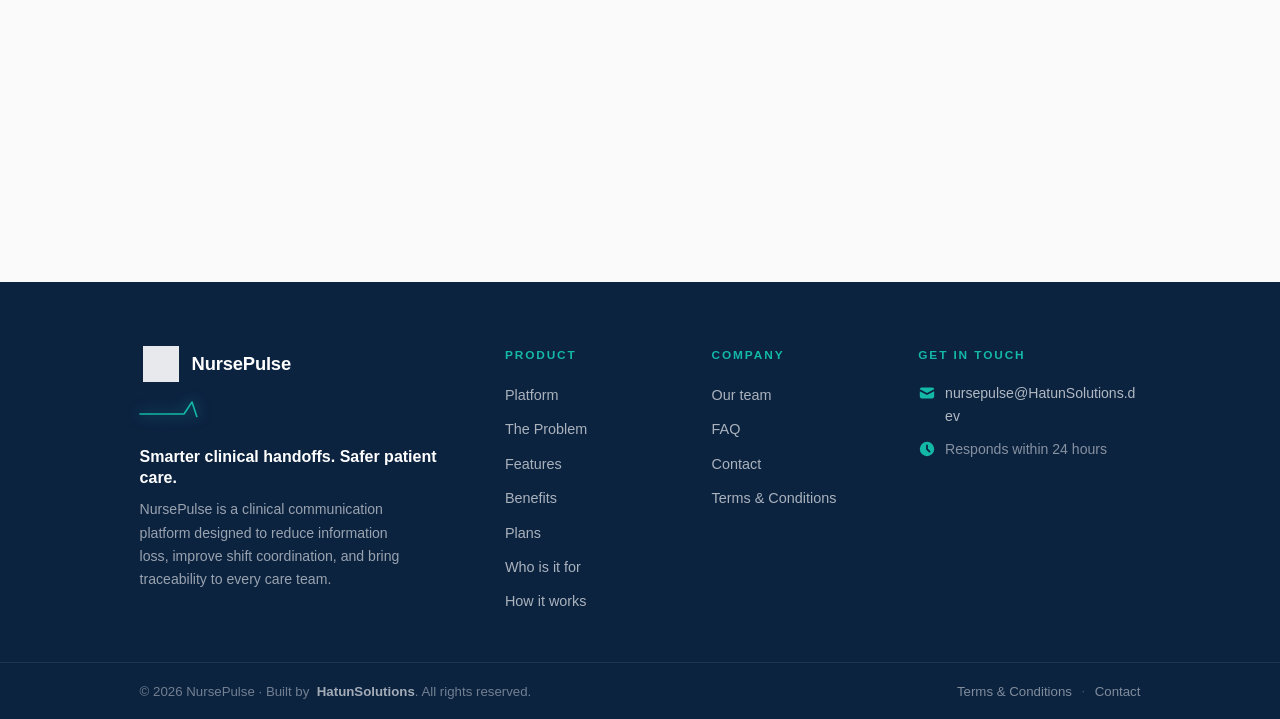
==== commit efa0bac1: "Update product demo video URL in the about section" ====
--- a/index.html
+++ b/index.html
@@ -1,13 +1,16 @@
 <!DOCTYPE html>
 <html lang="en">
+
 <head>
     <meta charset="UTF-8" />
     <meta name="viewport" content="width=device-width, initial-scale=1.0" />
     <meta http-equiv="X-UA-Compatible" content="ie=edge" />
 
     <meta name="author" content="HatunSolutions">
-    <meta name="description" content="NursePulse es una plataforma para centralizar traspasos SBAR, signos vitales, tratamientos y eventos críticos en entornos clínicos." />
-    <meta name="keywords" content="NursePulse, HatunSolutions, SBAR, salud, enfermería, traspaso clínico, signos vitales, trazabilidad, hospital, clínica" />
+    <meta name="description"
+        content="NursePulse es una plataforma para centralizar traspasos SBAR, signos vitales, tratamientos y eventos críticos en entornos clínicos." />
+    <meta name="keywords"
+        content="NursePulse, HatunSolutions, SBAR, salud, enfermería, traspaso clínico, signos vitales, trazabilidad, hospital, clínica" />
     <meta name="theme-color" content="#0f766e" id="themeColorMeta" />
     <meta name="color-scheme" content="light" />
 
@@ -16,7 +19,8 @@
     <link rel="canonical" href="https://front-nursepulse.vercel.app/sign-in">
     <link rel="icon" type="image/png" href="assets/pestana-logo.png" />
     <link rel="preload" as="image" href="assets/hero-healthcare.webp" type="image/webp" fetchpriority="high" />
-    <link rel="preload" as="image" href="assets/stethoscope-with-heart-drawing.webp" type="image/webp" fetchpriority="high" />
+    <link rel="preload" as="image" href="assets/stethoscope-with-heart-drawing.webp" type="image/webp"
+        fetchpriority="high" />
     <script>
         (function () {
             try {
@@ -43,1723 +47,1854 @@
         }
     </script>
 </head>
+
 <body>
-<a href="#main-content" class="skip-link" id="skiplink" data-i18n="accessibility.skip-content">Skip to main content</a>
-<!-- Navigation -->
-<nav class="navbar" data-i18n-aria="accessibility.primary-nav" aria-label="Primary navigation">
-    <div class="container">
-        <div class="nav-wrapper">
-            <a class="logo" id="logoLink" href="#" data-i18n-aria="accessibility.home" aria-label="Go to home">
-                <img class="logo-image" src="assets/logoNursePulse.png" alt="HatunSolutions" width="152" height="66" decoding="async" fetchpriority="high">
-            </a>
-
-            <ul class="nav-menu" id="navMenu">
-                <li><a href="#problem" data-i18n="nav.problem">El problema</a></li>
-                <li><a href="#how-it-works" data-i18n="nav.how-it-works">¿Cómo funciona?</a></li>
-                <li><a href="#features" data-i18n="nav.features">Características</a></li>
-                <li><a href="#benefits" data-i18n="nav.benefits">Beneficios</a></li>
-                <li><a href="#pricing" class="nav-pricing-cta" data-i18n="nav.pricing">Planes</a></li>
-                <li><a href="#faq" data-i18n="nav.faq">Preguntas Frecuentes</a></li>
-            </ul>
-
-            <div class="nav-header-end">
-                <div class="language-swicher" role="group" data-i18n-aria="accessibility.language" aria-label="Language">
-                    <button type="button" class="lang-btn active" data-lang="en" aria-pressed="true">
-                        <span class="lang-btn__flag" aria-hidden="true">
-                            <svg viewBox="0 0 24 24" xmlns="http://www.w3.org/2000/svg">
-                                <defs>
-                                    <clipPath id="flag-uk-clip"><circle cx="12" cy="12" r="11.5"/></clipPath>
-                                </defs>
-                                <g clip-path="url(#flag-uk-clip)">
-                                    <!-- Blue background -->
-                                    <rect width="24" height="24" fill="#012169"/>
-                                    <!-- White diagonals -->
-                                    <line x1="0" y1="0" x2="24" y2="24" stroke="#ffffff" stroke-width="4.8"/>
-                                    <line x1="24" y1="0" x2="0" y2="24" stroke="#ffffff" stroke-width="4.8"/>
-                                    <!-- Red diagonals -->
-                                    <line x1="0" y1="0" x2="24" y2="24" stroke="#C8102E" stroke-width="2"/>
-                                    <line x1="24" y1="0" x2="0" y2="24" stroke="#C8102E" stroke-width="2"/>
-                                    <!-- White cross -->
-                                    <rect x="10" y="0" width="4" height="24" fill="#ffffff"/>
-                                    <rect x="0" y="10" width="24" height="4" fill="#ffffff"/>
-                                    <!-- Red cross -->
-                                    <rect x="10.8" y="0" width="2.4" height="24" fill="#C8102E"/>
-                                    <rect x="0" y="10.8" width="24" height="2.4" fill="#C8102E"/>
-                                </g>
-                                <circle cx="12" cy="12" r="11.5" fill="none" stroke="rgba(15,23,42,0.18)"/>
+    <a href="#main-content" class="skip-link" id="skiplink" data-i18n="accessibility.skip-content">Skip to main
+        content</a>
+    <!-- Navigation -->
+    <nav class="navbar" data-i18n-aria="accessibility.primary-nav" aria-label="Primary navigation">
+        <div class="container">
+            <div class="nav-wrapper">
+                <a class="logo" id="logoLink" href="#" data-i18n-aria="accessibility.home" aria-label="Go to home">
+                    <img class="logo-image" src="assets/logoNursePulse.png" alt="HatunSolutions" width="152" height="66"
+                        decoding="async" fetchpriority="high">
+                </a>
+
+                <ul class="nav-menu" id="navMenu">
+                    <li><a href="#problem" data-i18n="nav.problem">El problema</a></li>
+                    <li><a href="#how-it-works" data-i18n="nav.how-it-works">¿Cómo funciona?</a></li>
+                    <li><a href="#features" data-i18n="nav.features">Características</a></li>
+                    <li><a href="#benefits" data-i18n="nav.benefits">Beneficios</a></li>
+                    <li><a href="#pricing" class="nav-pricing-cta" data-i18n="nav.pricing">Planes</a></li>
+                    <li><a href="#faq" data-i18n="nav.faq">Preguntas Frecuentes</a></li>
+                </ul>
+
+                <div class="nav-header-end">
+                    <div class="language-swicher" role="group" data-i18n-aria="accessibility.language"
+                        aria-label="Language">
+                        <button type="button" class="lang-btn active" data-lang="en" aria-pressed="true">
+                            <span class="lang-btn__flag" aria-hidden="true">
+                                <svg viewBox="0 0 24 24" xmlns="http://www.w3.org/2000/svg">
+                                    <defs>
+                                        <clipPath id="flag-uk-clip">
+                                            <circle cx="12" cy="12" r="11.5" />
+                                        </clipPath>
+                                    </defs>
+                                    <g clip-path="url(#flag-uk-clip)">
+                                        <!-- Blue background -->
+                                        <rect width="24" height="24" fill="#012169" />
+                                        <!-- White diagonals -->
+                                        <line x1="0" y1="0" x2="24" y2="24" stroke="#ffffff" stroke-width="4.8" />
+                                        <line x1="24" y1="0" x2="0" y2="24" stroke="#ffffff" stroke-width="4.8" />
+                                        <!-- Red diagonals -->
+                                        <line x1="0" y1="0" x2="24" y2="24" stroke="#C8102E" stroke-width="2" />
+                                        <line x1="24" y1="0" x2="0" y2="24" stroke="#C8102E" stroke-width="2" />
+                                        <!-- White cross -->
+                                        <rect x="10" y="0" width="4" height="24" fill="#ffffff" />
+                                        <rect x="0" y="10" width="24" height="4" fill="#ffffff" />
+                                        <!-- Red cross -->
+                                        <rect x="10.8" y="0" width="2.4" height="24" fill="#C8102E" />
+                                        <rect x="0" y="10.8" width="24" height="2.4" fill="#C8102E" />
+                                    </g>
+                                    <circle cx="12" cy="12" r="11.5" fill="none" stroke="rgba(15,23,42,0.18)" />
+                                </svg>
+                            </span>
+                            <span class="lang-btn__label">EN</span>
+                        </button>
+                        <button type="button" class="lang-btn" data-lang="es" aria-pressed="false">
+                            <span class="lang-btn__flag" aria-hidden="true">
+                                <svg viewBox="0 0 24 24" xmlns="http://www.w3.org/2000/svg">
+                                    <defs>
+                                        <clipPath id="flag-es-clip">
+                                            <circle cx="12" cy="12" r="11.5" />
+                                        </clipPath>
+                                    </defs>
+                                    <g clip-path="url(#flag-es-clip)">
+                                        <rect width="24" height="24" fill="#aa151b" />
+                                        <rect y="6" width="24" height="12" fill="#f1bf00" />
+                                    </g>
+                                    <circle cx="12" cy="12" r="11.5" fill="none" stroke="rgba(15,23,42,0.18)" />
+                                </svg>
+                            </span>
+                            <span class="lang-btn__label">ES</span>
+                        </button>
+                    </div>
+                    <button type="button" class="menu-toggle" id="menuToggle" data-i18n-aria="accessibility.open-menu"
+                        aria-label="Open menu" aria-expanded="false" aria-controls="navMenu">
+                        <span></span>
+                        <span></span>
+                        <span></span>
+                    </button>
+                </div>
+            </div>
+        </div>
+    </nav>
+
+    <main id="main-content">
+        <!-- Hero Section -->
+        <section class="hero" id="home" aria-labelledby="hero-heading">
+
+            <div class="container">
+                <div class="hero-layout">
+                    <!-- Left: Text content -->
+                    <div class="hero-content">
+                        <!-- Main headline -->
+                        <h1 class="hero-brand" id="hero-heading" data-hero-anim="true">
+                            <span class="hero-title__before" data-i18n="hero.title.before">Nurse </span>
+                            <span class="hero-title__accent" data-i18n="hero.title.accent">Pulse</span>
+                        </h1>
+
+                        <!-- Supporting subtitle -->
+                        <h2 class="hero-subtitle" data-hero-anim="true">
+                            <span class="hero-subtitle__before" data-i18n="hero.title">Prevent clinical information loss
+                                between shifts</span>
+                        </h2>
+
+                        <!-- Value proposition -->
+                        <p class="hero-description" data-hero-anim="true" data-i18n="hero.subtitle">
+                            Centralize SBAR handoffs, vital signs, treatments, and critical events in one secure, clear,
+                            and real-time accessible platform.
+                        </p>
+
+                        <!-- CTA buttons -->
+                        <div class="hero-buttons" data-hero-anim="true">
+                            <a class="btn btn-primary" id="demoBtn" href="https://front-nursepulse.vercel.app/sign-in"
+                                target="_blank" rel="noopener noreferrer" data-i18n="cta.demo"
+                                data-i18n-aria="accessibility.open-demo"
+                                aria-label="Open NursePulse web application demo">
+                                Try Demo
+                            </a>
+                            <a class="btn btn-secondary" id="how-it-worksBtn" href="#how-it-works"
+                                data-i18n="cta.how-it-works">
+                                See how it works
+                            </a>
+                        </div>
+                    </div>
+
+                    <!-- Floating stethoscope image -->
+                    <div class="hero-visual__img-wrap" aria-hidden="true">
+                        <img src="assets/stethoscope-with-heart-drawing.webp" alt="" class="hero-visual__img"
+                            width="1000" height="1000" loading="eager" decoding="async" fetchpriority="high">
+                    </div>
+                </div>
+            </div>
+        </section>
+
+        <!--Product-Demo-->
+        <section class="product-demo" id="product-demo">
+            <div class="container">
+                <h2 class="section-title product-demo__title" data-i18n="platform.title">Plataforma y propuesta de valor
+                </h2>
+                <p class="product-demo__lead" data-i18n="platform.lead">
+                    NursePulse centraliza la información clínica clave para que el traspaso entre turnos sea más claro,
+                    rápido y confiable.
+                </p>
+
+                <div class="product-demo__value-grid">
+                    <article class="value-card">
+                        <h3 class="value-card__label" data-i18n="platform.card.1.title">Problema</h3>
+                        <p class="value-card__text" data-i18n="platform.card.1.desc">
+                            La información clínica suele quedar dispersa en hojas, chats o registros parciales, lo que
+                            genera omisiones y pérdida de continuidad asistencial.
+                        </p>
+                    </article>
+
+                    <article class="value-card">
+                        <h3 class="value-card__label" data-i18n="platform.card.2.title">Para quién</h3>
+                        <p class="value-card__text" data-i18n="platform.card.2.desc">
+                            Hospitales, clínicas privadas y áreas de enfermería cardiovascular que necesitan registrar y
+                            consultar información crítica con orden.
+                        </p>
+                    </article>
+
+                    <article class="value-card">
+                        <h3 class="value-card__label" data-i18n="platform.card.3.title">Beneficio</h3>
+                        <p class="value-card__text" data-i18n="platform.card.3.desc">
+                            Mejora la trazabilidad, reduce errores de traspaso y permite un seguimiento más seguro y
+                            oportuno del paciente.
+                        </p>
+                    </article>
+                </div>
+            </div>
+        </section>
+
+
+        <!-- Problem Section -->
+        <section class="problem" id="problem" aria-labelledby="problem-heading">
+            <div class="container">
+                <div class="problem-header reveal-on-scroll">
+                    <!--<p class="problem-eyebrow" data-i18n="problem.eyebrow">The challenge</p>-->
+                    <h2 class="section-title problem-heading" id="problem-heading" data-i18n="problem.title">The problem
+                        we solve</h2>
+                    <p class="problem-lead" data-i18n="problem.lead">Clinical environments handle critical,
+                        time-sensitive information every day at every hour and yet the tools used to manage that
+                        information often fall short.</p>
+                </div>
+
+                <div class="problem-grid" role="list">
+
+                    <article class="problem-card reveal-on-scroll" data-reveal-delay="0" role="listitem" tabindex="0">
+                        <div class="problem-card__icon-wrap" aria-hidden="true">
+                            <svg class="problem-card__icon" viewBox="0 0 24 24" fill="none" stroke="currentColor"
+                                stroke-width="1.8" stroke-linecap="round" stroke-linejoin="round">
+                                <path d="M9 5H7a2 2 0 00-2 2v12a2 2 0 002 2h10a2 2 0 002-2V7a2 2 0 00-2-2h-2" />
+                                <rect x="9" y="3" width="6" height="4" rx="2" />
+                                <line x1="9" y1="12" x2="15" y2="12" />
+                                <line x1="9" y1="16" x2="12" y2="16" />
+                            </svg>
+                        </div>
+                        <h3 class="problem-card__title" data-i18n="problem.card.1.title">Manual, paper based processes
+                        </h3>
+                        <p class="problem-card__desc" data-i18n="problem.card.1.desc">Even today many clinical handoffs
+                            still rely on handwritten notes, printed sheets, and verbal summaries that are easy to
+                            misread, lose, or overlook between shifts.</p>
+                    </article>
+
+                    <article class="problem-card reveal-on-scroll" data-reveal-delay="80" role="listitem" tabindex="0">
+                        <div class="problem-card__icon-wrap" aria-hidden="true">
+                            <svg class="problem-card__icon" viewBox="0 0 24 24" fill="none" stroke="currentColor"
+                                stroke-width="1.8" stroke-linecap="round" stroke-linejoin="round">
+                                <rect x="3" y="3" width="7" height="7" rx="1" />
+                                <rect x="14" y="3" width="7" height="7" rx="1" />
+                                <rect x="3" y="14" width="7" height="7" rx="1" />
+                                <path d="M14 14h3m0 0h4m-4 0v3m0-3v-3" />
+                            </svg>
+                        </div>
+                        <h3 class="problem-card__title" data-i18n="problem.card.2.title">Fragmented information</h3>
+                        <p class="problem-card__desc" data-i18n="problem.card.2.desc">In many places, patient data lives
+                            across disconnected tools such as spreadsheets, chat apps and partially filled forms that
+                            makes it difficult to get a complete, up-to-date clinical picture.</p>
+                    </article>
+
+                    <article class="problem-card reveal-on-scroll" data-reveal-delay="160" role="listitem" tabindex="0">
+                        <div class="problem-card__icon-wrap" aria-hidden="true">
+                            <svg class="problem-card__icon" viewBox="0 0 24 24" fill="none" stroke="currentColor"
+                                stroke-width="1.8" stroke-linecap="round" stroke-linejoin="round">
+                                <circle cx="12" cy="12" r="10" />
+                                <polyline points="12 6 12 12 16 14" />
+                            </svg>
+                        </div>
+                        <h3 class="problem-card__title" data-i18n="problem.card.3.title">Coordination delays</h3>
+                        <p class="problem-card__desc" data-i18n="problem.card.3.desc">When medical teams cannot quickly
+                            access shared clinical records, critical decisions slow down and ultimately the patient is
+                            the one who suffers as a result.</p>
+                    </article>
+
+                    <article class="problem-card reveal-on-scroll" data-reveal-delay="80" role="listitem" tabindex="0">
+                        <div class="problem-card__icon-wrap" aria-hidden="true">
+                            <svg class="problem-card__icon" viewBox="0 0 24 24" fill="none" stroke="currentColor"
+                                stroke-width="1.8" stroke-linecap="round" stroke-linejoin="round">
+                                <path d="M12 22s8-4 8-10V5l-8-3-8 3v7c0 6 8 10 8 10z" />
+                                <line x1="12" y1="8" x2="12" y2="12" />
+                                <line x1="12" y1="16" x2="12.01" y2="16" />
+                            </svg>
+                        </div>
+                        <h3 class="problem-card__title" data-i18n="problem.card.4.title">Loss of traceability</h3>
+                        <p class="problem-card__desc" data-i18n="problem.card.4.desc">Without a centralized audit trail,
+                            it becomes nearly impossible to reconstruct what happened, when, and who was responsible.
+                            This is ultimately, a key gap for clinical accountability.</p>
+                    </article>
+
+                    <article class="problem-card reveal-on-scroll" data-reveal-delay="160" role="listitem" tabindex="0">
+                        <div class="problem-card__icon-wrap" aria-hidden="true">
+                            <svg class="problem-card__icon" viewBox="0 0 24 24" fill="none" stroke="currentColor"
+                                stroke-width="1.8" stroke-linecap="round" stroke-linejoin="round">
+                                <path d="M17 21v-2a4 4 0 00-4-4H5a4 4 0 00-4 4v2" />
+                                <circle cx="9" cy="7" r="4" />
+                                <path d="M23 21v-2a4 4 0 00-3-3.87" />
+                                <path d="M16 3.13a4 4 0 010 7.75" />
+                            </svg>
+                        </div>
+                        <h3 class="problem-card__title" data-i18n="problem.card.5.title">Discontinuity of care</h3>
+                        <p class="problem-card__desc" data-i18n="problem.card.5.desc">Shift changes are high-risk
+                            moments. When the outgoing team cannot fully pass context to the incoming team, patient care
+                            suffers from gaps in awareness and continuity.</p>
+                    </article>
+
+                    <article class="problem-card reveal-on-scroll" data-reveal-delay="240" role="listitem" tabindex="0">
+                        <div class="problem-card__icon-wrap" aria-hidden="true">
+                            <svg class="problem-card__icon" viewBox="0 0 24 24" fill="none" stroke="currentColor"
+                                stroke-width="1.8" stroke-linecap="round" stroke-linejoin="round">
+                                <line x1="18" y1="20" x2="18" y2="10" />
+                                <line x1="12" y1="20" x2="12" y2="4" />
+                                <line x1="6" y1="20" x2="6" y2="14" />
+                                <line x1="2" y1="20" x2="22" y2="20" />
+                            </svg>
+                        </div>
+                        <h3 class="problem-card__title" data-i18n="problem.card.6.title">Hidden inefficiencies</h3>
+                        <p class="problem-card__desc" data-i18n="problem.card.6.desc">Time spent searching for scattered
+                            records, re-entering data, or using slow/old services adds up which silently drains nursing
+                            capacity that should go directly to patients.</p>
+                    </article>
+
+                </div>
+
+                <div class="problem-callout reveal-on-scroll" role="note" data-i18n-aria="accessibility.key-insight"
+                    aria-label="Key insight">
+                    <div class="problem-callout__inner">
+                        <span class="problem-callout__icon" aria-hidden="true">
+                            <svg viewBox="0 0 20 20" fill="currentColor">
+                                <path fill-rule="evenodd"
+                                    d="M18 10a8 8 0 11-16 0 8 8 0 0116 0zm-7-4a1 1 0 11-2 0 1 1 0 012 0zM9 9a1 1 0 000 2v3a1 1 0 001 1h1a1 1 0 100-2v-3a1 1 0 00-1-1H9z"
+                                    clip-rule="evenodd" />
                             </svg>
                         </span>
-                        <span class="lang-btn__label">EN</span>
-                    </button>
-                    <button type="button" class="lang-btn" data-lang="es" aria-pressed="false">
-                        <span class="lang-btn__flag" aria-hidden="true">
-                            <svg viewBox="0 0 24 24" xmlns="http://www.w3.org/2000/svg">
-                                <defs>
-                                    <clipPath id="flag-es-clip"><circle cx="12" cy="12" r="11.5"/></clipPath>
-                                </defs>
-                                <g clip-path="url(#flag-es-clip)">
-                                    <rect width="24" height="24" fill="#aa151b"/>
-                                    <rect y="6" width="24" height="12" fill="#f1bf00"/>
-                                </g>
-                                <circle cx="12" cy="12" r="11.5" fill="none" stroke="rgba(15,23,42,0.18)"/>
+                        <p class="problem-callout__text" data-i18n="problem.callout">These are not isolated
+                            inconveniences but rather a pattern in many places. They are systemic risks embedded in how
+                            clinical teams communicate. With the well-being of many people at stake, these issues are
+                            too high to leave unaddressed.</p>
+                    </div>
+                </div>
+            </div>
+        </section>
+
+        <!-- Who is it for? -->
+        <section class="who-is-it-for" id="who-is-it-for" aria-labelledby="audience-heading">
+            <div class="container">
+                <h2 class="section-title" id="audience-heading" data-i18n="audience.title">¿A quién va dirigido
+                    NursePulse?</h2>
+                <div class="cards-grid three-columns">
+                    <article class="card audience-card reveal-on-scroll" data-reveal-delay="0" tabindex="0">
+                        <span class="audience-card__icon" aria-hidden="true">
+                            <svg viewBox="0 0 24 24">
+                                <path
+                                    d="M4 21V5a2 2 0 0 1 2-2h8a2 2 0 0 1 2 2v16M8 7h4M10 5v4M7 12h2m3 0h2M7 16h2m3 0h2M2 21h20M18 9h2a1 1 0 0 1 1 1v11" />
                             </svg>
                         </span>
-                        <span class="lang-btn__label">ES</span>
-                    </button>
-                </div>
-                <button type="button" class="menu-toggle" id="menuToggle" data-i18n-aria="accessibility.open-menu" aria-label="Open menu" aria-expanded="false" aria-controls="navMenu">
-                    <span></span>
-                    <span></span>
-                    <span></span>
-                </button>
-            </div>
-        </div>
-    </div>
-</nav>
-
-<main id="main-content">
-    <!-- Hero Section -->
-    <section class="hero" id="home" aria-labelledby="hero-heading">
-
-        <div class="container">
-            <div class="hero-layout">
-                <!-- Left: Text content -->
-                <div class="hero-content">
-                    <!-- Main headline -->
-                    <h1 class="hero-brand" id="hero-heading" data-hero-anim="true">
-                        <span class="hero-title__before" data-i18n="hero.title.before">Pulse </span>
-                        <span class="hero-title__accent" data-i18n="hero.title.accent">Report</span>
-                    </h1>
-
-                    <!-- Supporting subtitle -->
-                    <h2 class="hero-subtitle" data-hero-anim="true">
-                        <span class="hero-subtitle__before" data-i18n="hero.title">Prevent clinical information loss between shifts</span>
+                        <h3 class="audience1" data-i18n="audience.1.title">Hospitales</h3>
+                        <p class="audience1-description" data-i18n="audience.1.desc">
+                            Instituciones que necesitan mejorar la continuidad asistencial y la trazabilidad clínica
+                            entre áreas y turnos.
+                        </p>
+                    </article>
+
+                    <article class="card audience-card reveal-on-scroll" data-reveal-delay="90" tabindex="0">
+                        <span class="audience-card__icon" aria-hidden="true">
+                            <svg viewBox="0 0 24 24">
+                                <path d="M3 21h18M5 21V8l7-5 7 5v13M9 12h6M12 9v6M8 18h2m4 0h2" />
+                            </svg>
+                        </span>
+                        <h3 class="audience2" data-i18n="audience.2.title">Clínicas privadas</h3>
+                        <p class="audience2-description" data-i18n="audience.2.desc">
+                            Centros que buscan digitalizar procesos clínicos críticos y organizar mejor la información
+                            del paciente.
+                        </p>
+                    </article>
+
+                    <article class="card audience-card reveal-on-scroll" data-reveal-delay="180" tabindex="0">
+                        <span class="audience-card__icon" aria-hidden="true">
+                            <svg viewBox="0 0 24 24">
+                                <path
+                                    d="M20.8 4.6a5.5 5.5 0 0 0-7.8 0L12 5.7l-1.1-1.1a5.5 5.5 0 0 0-7.8 7.8L12 21l8.8-8.6a5.5 5.5 0 0 0 0-7.8Z" />
+                                <path d="M7 12h3l1.2-2.4L13 15l1.2-3H17" />
+                            </svg>
+                        </span>
+                        <h3 class="audience3-title" data-i18n="audience.3.title">Áreas de enfermería cardiovascular</h3>
+                        <p class="audience3-description" data-i18n="audience.3.desc">
+                            Equipos que requieren registrar SBAR, signos vitales, tratamientos y eventos clínicos con
+                            mayor orden y rapidez.
+                        </p>
+                    </article>
+                </div>
+            </div>
+        </section>
+        <!-- About the Product -->
+        <section class="about-product" id="about-product" aria-labelledby="about-product-heading">
+            <div class="container">
+
+                <!-- Header -->
+                <div class="about-product__header reveal-on-scroll">
+                    <h2 class="section-title about-product__heading" id="about-product-heading" data-i18n="about.title">
+                        More about NursePulse essence
                     </h2>
-
-                    <!-- Value proposition -->
-                    <p class="hero-description" data-hero-anim="true" data-i18n="hero.subtitle">
-                        Centralize SBAR handoffs, vital signs, treatments, and critical events in one secure, clear, and real-time accessible platform.
+                    <p class="about-product__lead" data-i18n="about.lead">
+                        In just a few minutes, see the objective of NursePulse to structure shift handoffs, track
+                        patient events, and keep every member of the team aligned in real time.
                     </p>
-
-                    <!-- CTA buttons -->
-                    <div class="hero-buttons" data-hero-anim="true">
-                        <a class="btn btn-primary" id="demoBtn"
-                           href="https://front-nursepulse.vercel.app/sign-in"
-                           target="_blank"
-                           rel="noopener noreferrer"
-                           data-i18n="cta.demo"
-                           data-i18n-aria="accessibility.open-demo"
-                           aria-label="Open NursePulse web application demo">
-                            Try Demo
-                        </a>
-                        <a class="btn btn-secondary" id="how-it-worksBtn"
-                           href="#how-it-works"
-                           data-i18n="cta.how-it-works">
-                            See how it works
-                        </a>
-                    </div>
-                </div>
-
-                <!-- Floating stethoscope image -->
-                <div class="hero-visual__img-wrap" aria-hidden="true">
-                    <img src="assets/stethoscope-with-heart-drawing.webp"
-                         alt=""
-                         class="hero-visual__img"
-                         width="1000"
-                         height="1000"
-                         loading="eager"
-                         decoding="async"
-                         fetchpriority="high">
-                </div>
-            </div>
-        </div>
-    </section>
-
-    <!--Product-Demo-->
-    <section class="product-demo" id="product-demo">
-        <div class="container">
-            <h2 class="section-title product-demo__title" data-i18n="platform.title">Plataforma y propuesta de valor</h2>
-            <p class="product-demo__lead" data-i18n="platform.lead">
-                NursePulse centraliza la información clínica clave para que el traspaso entre turnos sea más claro, rápido y confiable.
-            </p>
-
-            <div class="product-demo__value-grid">
-                <article class="value-card">
-                    <h3 class="value-card__label" data-i18n="platform.card.1.title">Problema</h3>
-                    <p class="value-card__text" data-i18n="platform.card.1.desc">
-                        La información clínica suele quedar dispersa en hojas, chats o registros parciales, lo que genera omisiones y pérdida de continuidad asistencial.
-                    </p>
-                </article>
-
-                <article class="value-card">
-                    <h3 class="value-card__label" data-i18n="platform.card.2.title">Para quién</h3>
-                    <p class="value-card__text" data-i18n="platform.card.2.desc">
-                        Hospitales, clínicas privadas y áreas de enfermería cardiovascular que necesitan registrar y consultar información crítica con orden.
-                    </p>
-                </article>
-
-                <article class="value-card">
-                    <h3 class="value-card__label" data-i18n="platform.card.3.title">Beneficio</h3>
-                    <p class="value-card__text" data-i18n="platform.card.3.desc">
-                        Mejora la trazabilidad, reduce errores de traspaso y permite un seguimiento más seguro y oportuno del paciente.
-                    </p>
-                </article>
-            </div>
-        </div>
-    </section>
-
-
-    <!-- Problem Section -->
-    <section class="problem" id="problem" aria-labelledby="problem-heading">
-        <div class="container">
-            <div class="problem-header reveal-on-scroll">
-                <!--<p class="problem-eyebrow" data-i18n="problem.eyebrow">The challenge</p>-->
-                <h2 class="section-title problem-heading" id="problem-heading" data-i18n="problem.title">The problem we solve</h2>
-                <p class="problem-lead" data-i18n="problem.lead">Clinical environments handle critical, time-sensitive information every day at every hour and yet the tools used to manage that information often fall short.</p>
-            </div>
-
-            <div class="problem-grid" role="list">
-
-                <article class="problem-card reveal-on-scroll" data-reveal-delay="0" role="listitem" tabindex="0">
-                    <div class="problem-card__icon-wrap" aria-hidden="true">
-                        <svg class="problem-card__icon" viewBox="0 0 24 24" fill="none" stroke="currentColor" stroke-width="1.8" stroke-linecap="round" stroke-linejoin="round">
-                            <path d="M9 5H7a2 2 0 00-2 2v12a2 2 0 002 2h10a2 2 0 002-2V7a2 2 0 00-2-2h-2"/>
-                            <rect x="9" y="3" width="6" height="4" rx="2"/>
-                            <line x1="9" y1="12" x2="15" y2="12"/><line x1="9" y1="16" x2="12" y2="16"/>
-                        </svg>
-                    </div>
-                    <h3 class="problem-card__title" data-i18n="problem.card.1.title">Manual, paper based processes</h3>
-                    <p class="problem-card__desc" data-i18n="problem.card.1.desc">Even today many clinical handoffs still rely on handwritten notes, printed sheets, and verbal summaries that are easy to misread, lose, or overlook between shifts.</p>
-                </article>
-
-                <article class="problem-card reveal-on-scroll" data-reveal-delay="80" role="listitem" tabindex="0">
-                    <div class="problem-card__icon-wrap" aria-hidden="true">
-                        <svg class="problem-card__icon" viewBox="0 0 24 24" fill="none" stroke="currentColor" stroke-width="1.8" stroke-linecap="round" stroke-linejoin="round">
-                            <rect x="3" y="3" width="7" height="7" rx="1"/><rect x="14" y="3" width="7" height="7" rx="1"/>
-                            <rect x="3" y="14" width="7" height="7" rx="1"/>
-                            <path d="M14 14h3m0 0h4m-4 0v3m0-3v-3"/>
-                        </svg>
-                    </div>
-                    <h3 class="problem-card__title" data-i18n="problem.card.2.title">Fragmented information</h3>
-                    <p class="problem-card__desc" data-i18n="problem.card.2.desc">In many places, patient data lives across disconnected tools such as spreadsheets, chat apps and partially filled forms that makes it difficult to get a complete, up-to-date clinical picture.</p>
-                </article>
-
-                <article class="problem-card reveal-on-scroll" data-reveal-delay="160" role="listitem" tabindex="0">
-                    <div class="problem-card__icon-wrap" aria-hidden="true">
-                        <svg class="problem-card__icon" viewBox="0 0 24 24" fill="none" stroke="currentColor" stroke-width="1.8" stroke-linecap="round" stroke-linejoin="round">
-                            <circle cx="12" cy="12" r="10"/>
-                            <polyline points="12 6 12 12 16 14"/>
-                        </svg>
-                    </div>
-                    <h3 class="problem-card__title" data-i18n="problem.card.3.title">Coordination delays</h3>
-                    <p class="problem-card__desc" data-i18n="problem.card.3.desc">When medical teams cannot quickly access shared clinical records, critical decisions slow down and ultimately the patient is the one who suffers as a result.</p>
-                </article>
-
-                <article class="problem-card reveal-on-scroll" data-reveal-delay="80" role="listitem" tabindex="0">
-                    <div class="problem-card__icon-wrap" aria-hidden="true">
-                        <svg class="problem-card__icon" viewBox="0 0 24 24" fill="none" stroke="currentColor" stroke-width="1.8" stroke-linecap="round" stroke-linejoin="round">
-                            <path d="M12 22s8-4 8-10V5l-8-3-8 3v7c0 6 8 10 8 10z"/>
-                            <line x1="12" y1="8" x2="12" y2="12"/><line x1="12" y1="16" x2="12.01" y2="16"/>
-                        </svg>
-                    </div>
-                    <h3 class="problem-card__title" data-i18n="problem.card.4.title">Loss of traceability</h3>
-                    <p class="problem-card__desc" data-i18n="problem.card.4.desc">Without a centralized audit trail, it becomes nearly impossible to reconstruct what happened, when, and who was responsible. This is ultimately, a key gap for clinical accountability.</p>
-                </article>
-
-                <article class="problem-card reveal-on-scroll" data-reveal-delay="160" role="listitem" tabindex="0">
-                    <div class="problem-card__icon-wrap" aria-hidden="true">
-                        <svg class="problem-card__icon" viewBox="0 0 24 24" fill="none" stroke="currentColor" stroke-width="1.8" stroke-linecap="round" stroke-linejoin="round">
-                            <path d="M17 21v-2a4 4 0 00-4-4H5a4 4 0 00-4 4v2"/>
-                            <circle cx="9" cy="7" r="4"/>
-                            <path d="M23 21v-2a4 4 0 00-3-3.87"/>
-                            <path d="M16 3.13a4 4 0 010 7.75"/>
-                        </svg>
-                    </div>
-                    <h3 class="problem-card__title" data-i18n="problem.card.5.title">Discontinuity of care</h3>
-                    <p class="problem-card__desc" data-i18n="problem.card.5.desc">Shift changes are high-risk moments. When the outgoing team cannot fully pass context to the incoming team, patient care suffers from gaps in awareness and continuity.</p>
-                </article>
-
-                <article class="problem-card reveal-on-scroll" data-reveal-delay="240" role="listitem" tabindex="0">
-                    <div class="problem-card__icon-wrap" aria-hidden="true">
-                        <svg class="problem-card__icon" viewBox="0 0 24 24" fill="none" stroke="currentColor" stroke-width="1.8" stroke-linecap="round" stroke-linejoin="round">
-                            <line x1="18" y1="20" x2="18" y2="10"/><line x1="12" y1="20" x2="12" y2="4"/>
-                            <line x1="6" y1="20" x2="6" y2="14"/>
-                            <line x1="2" y1="20" x2="22" y2="20"/>
-                        </svg>
-                    </div>
-                    <h3 class="problem-card__title" data-i18n="problem.card.6.title">Hidden inefficiencies</h3>
-                    <p class="problem-card__desc" data-i18n="problem.card.6.desc">Time spent searching for scattered records, re-entering data, or using slow/old services adds up which silently drains nursing capacity that should go directly to patients.</p>
-                </article>
-
-            </div>
-
-            <div class="problem-callout reveal-on-scroll" role="note" data-i18n-aria="accessibility.key-insight" aria-label="Key insight">
-                <div class="problem-callout__inner">
-                    <span class="problem-callout__icon" aria-hidden="true">
-                        <svg viewBox="0 0 20 20" fill="currentColor"><path fill-rule="evenodd" d="M18 10a8 8 0 11-16 0 8 8 0 0116 0zm-7-4a1 1 0 11-2 0 1 1 0 012 0zM9 9a1 1 0 000 2v3a1 1 0 001 1h1a1 1 0 100-2v-3a1 1 0 00-1-1H9z" clip-rule="evenodd"/></svg>
-                    </span>
-                    <p class="problem-callout__text" data-i18n="problem.callout">These are not isolated inconveniences but rather a pattern in many places. They are systemic risks embedded in how clinical teams communicate. With the well-being of many people at stake, these issues are too high to leave unaddressed.</p>
-                </div>
-            </div>
-        </div>
-    </section>
-
-    <!-- Who is it for? -->
-    <section class="who-is-it-for" id="who-is-it-for" aria-labelledby="audience-heading">
-        <div class="container">
-            <h2 class="section-title" id="audience-heading" data-i18n="audience.title">¿A quién va dirigido NursePulse?</h2>
-            <div class="cards-grid three-columns">
-                <article class="card audience-card reveal-on-scroll" data-reveal-delay="0" tabindex="0">
-                    <span class="audience-card__icon" aria-hidden="true">
-                        <svg viewBox="0 0 24 24"><path d="M4 21V5a2 2 0 0 1 2-2h8a2 2 0 0 1 2 2v16M8 7h4M10 5v4M7 12h2m3 0h2M7 16h2m3 0h2M2 21h20M18 9h2a1 1 0 0 1 1 1v11"/></svg>
-                    </span>
-                    <h3 class="audience1" data-i18n="audience.1.title">Hospitales</h3>
-                    <p class="audience1-description" data-i18n="audience.1.desc">
-                        Instituciones que necesitan mejorar la continuidad asistencial y la trazabilidad clínica entre áreas y turnos.
-                    </p>
-                </article>
-
-                <article class="card audience-card reveal-on-scroll" data-reveal-delay="90" tabindex="0">
-                    <span class="audience-card__icon" aria-hidden="true">
-                        <svg viewBox="0 0 24 24"><path d="M3 21h18M5 21V8l7-5 7 5v13M9 12h6M12 9v6M8 18h2m4 0h2"/></svg>
-                    </span>
-                    <h3 class="audience2" data-i18n="audience.2.title">Clínicas privadas</h3>
-                    <p class="audience2-description" data-i18n="audience.2.desc">
-                        Centros que buscan digitalizar procesos clínicos críticos y organizar mejor la información del paciente.
-                    </p>
-                </article>
-
-                <article class="card audience-card reveal-on-scroll" data-reveal-delay="180" tabindex="0">
-                    <span class="audience-card__icon" aria-hidden="true">
-                        <svg viewBox="0 0 24 24"><path d="M20.8 4.6a5.5 5.5 0 0 0-7.8 0L12 5.7l-1.1-1.1a5.5 5.5 0 0 0-7.8 7.8L12 21l8.8-8.6a5.5 5.5 0 0 0 0-7.8Z"/><path d="M7 12h3l1.2-2.4L13 15l1.2-3H17"/></svg>
-                    </span>
-                    <h3 class="audience3-title" data-i18n="audience.3.title">Áreas de enfermería cardiovascular</h3>
-                    <p class="audience3-description" data-i18n="audience.3.desc">
-                        Equipos que requieren registrar SBAR, signos vitales, tratamientos y eventos clínicos con mayor orden y rapidez.
-                    </p>
-                </article>
-            </div>
-        </div>
-    </section>
-    <!-- About the Product -->
-    <section class="about-product" id="about-product" aria-labelledby="about-product-heading">
-        <div class="container">
-
-            <!-- Header -->
-            <div class="about-product__header reveal-on-scroll">
-                <h2 class="section-title about-product__heading" id="about-product-heading" data-i18n="about.title">
-                    More about NursePulse essence
-                </h2>
-                <p class="about-product__lead" data-i18n="about.lead">
-                    In just a few minutes, see the objective of NursePulse to structure shift handoffs, track patient events, and keep every member of the team aligned in real time.
-                </p>
-            </div>
-
-            <!-- Video block -->
-            <div class="about-product__video-wrap reveal-on-scroll" data-reveal-delay="100">
-                <div class="about-product__video-frame" role="group" aria-label="Product demo video">
-
-                    <!-- Decorative top bar mimicking a browser/player chrome -->
-                    <div class="about-product__chrome" aria-hidden="true">
-                        <span class="about-product__chrome-dot about-product__chrome-dot--red"></span>
-                        <span class="about-product__chrome-dot about-product__chrome-dot--yellow"></span>
-                        <span class="about-product__chrome-dot about-product__chrome-dot--green"></span>
-                        <span class="about-product__chrome-label">NursePulse</span>
-                    </div>
-
-                    <!-- 16:9 responsive embed container -->
-                    <div class="about-product__embed-ratio">
-                        <iframe
-                                class="about-product__iframe"
-                                src="https://www.youtube-nocookie.com/embed/3A5RHi0I9Y0?rel=0&modestbranding=1&color=white&controls=1&showinfo=0"
+                </div>
+
+                <!-- Video block -->
+                <div class="about-product__video-wrap reveal-on-scroll" data-reveal-delay="100">
+                    <div class="about-product__video-frame" role="group" aria-label="Product demo video">
+
+                        <!-- Decorative top bar mimicking a browser/player chrome -->
+                        <div class="about-product__chrome" aria-hidden="true">
+                            <span class="about-product__chrome-dot about-product__chrome-dot--red"></span>
+                            <span class="about-product__chrome-dot about-product__chrome-dot--yellow"></span>
+                            <span class="about-product__chrome-dot about-product__chrome-dot--green"></span>
+                            <span class="about-product__chrome-label">NursePulse</span>
+                        </div>
+
+                        <!-- 16:9 responsive embed container -->
+                        <div class="about-product__embed-ratio">
+                            <iframe class="about-product__iframe"
+                                src="https://www.youtube.com/embed/9rAgCkkgSTY?rel=0&modestbranding=1&color=white&controls=1&showinfo=0"
                                 title="NursePulse product demo — clinical shift handoff platform"
                                 allow="accelerometer; autoplay; clipboard-write; encrypted-media; gyroscope; picture-in-picture; web-share"
-                                allowfullscreen
-                                loading="lazy"
-                                frameborder="0"
-                        ></iframe>
+                                allowfullscreen loading="lazy" frameborder="0"></iframe>
+                        </div>
                     </div>
-                </div>
-
-                <!-- Caption -->
-                <p class="about-product__caption" data-i18n="about.caption">
-                    <svg class="about-product__caption-icon" viewBox="0 0 20 20" fill="currentColor" aria-hidden="true" focusable="false">
-                        <path fill-rule="evenodd" d="M10 18a8 8 0 100-16 8 8 0 000 16zM9.555 7.168A1 1 0 008 8v4a1 1 0 001.555.832l3-2a1 1 0 000-1.664l-3-2z" clip-rule="evenodd"/>
-                    </svg>
-                    Short demo · No installation required
+
+                    <!-- Caption -->
+                    <p class="about-product__caption" data-i18n="about.caption">
+                        <svg class="about-product__caption-icon" viewBox="0 0 20 20" fill="currentColor"
+                            aria-hidden="true" focusable="false">
+                            <path fill-rule="evenodd"
+                                d="M10 18a8 8 0 100-16 8 8 0 000 16zM9.555 7.168A1 1 0 008 8v4a1 1 0 001.555.832l3-2a1 1 0 000-1.664l-3-2z"
+                                clip-rule="evenodd" />
+                        </svg>
+                        Short demo · No installation required
+                    </p>
+                </div>
+
+                <!-- Trust strip below video -->
+                <div class="about-product__trust reveal-on-scroll" data-reveal-delay="160">
+                    <div class="about-product__trust-item">
+                        <span class="about-product__trust-icon" aria-hidden="true">
+                            <svg viewBox="0 0 24 24" fill="none" stroke="currentColor" stroke-width="1.8"
+                                stroke-linecap="round" stroke-linejoin="round">
+                                <polyline points="22 12 18 12 15 21 9 3 6 12 2 12" />
+                            </svg>
+                        </span>
+                        <span data-i18n="about.trust.1">Real-time updates</span>
+                    </div>
+                    <div class="about-product__trust-divider" aria-hidden="true"></div>
+                    <div class="about-product__trust-item">
+                        <span class="about-product__trust-icon" aria-hidden="true">
+                            <svg viewBox="0 0 24 24" fill="none" stroke="currentColor" stroke-width="1.8"
+                                stroke-linecap="round" stroke-linejoin="round">
+                                <path d="M12 22s8-4 8-10V5l-8-3-8 3v7c0 6 8 10 8 10z" />
+                            </svg>
+                        </span>
+                        <span data-i18n="about.trust.2">Secure &amp; private</span>
+                    </div>
+                    <div class="about-product__trust-divider" aria-hidden="true"></div>
+                    <div class="about-product__trust-item">
+                        <span class="about-product__trust-icon" aria-hidden="true">
+                            <svg viewBox="0 0 24 24" fill="none" stroke="currentColor" stroke-width="1.8"
+                                stroke-linecap="round" stroke-linejoin="round">
+                                <rect x="2" y="3" width="20" height="14" rx="2" />
+                                <line x1="8" y1="21" x2="16" y2="21" />
+                                <line x1="12" y1="17" x2="12" y2="21" />
+                            </svg>
+                        </span>
+                        <span data-i18n="about.trust.3">Works on any device</span>
+                    </div>
+                    <div class="about-product__trust-divider" aria-hidden="true"></div>
+                    <div class="about-product__trust-item">
+                        <span class="about-product__trust-icon" aria-hidden="true">
+                            <svg viewBox="0 0 24 24" fill="none" stroke="currentColor" stroke-width="1.8"
+                                stroke-linecap="round" stroke-linejoin="round">
+                                <path d="M17 21v-2a4 4 0 00-4-4H5a4 4 0 00-4 4v2" />
+                                <circle cx="9" cy="7" r="4" />
+                                <path d="M23 21v-2a4 4 0 00-3-3.87" />
+                                <path d="M16 3.13a4 4 0 010 7.75" />
+                            </svg>
+                        </span>
+                        <span data-i18n="about.trust.4">Built for clinical teams</span>
+                    </div>
+                </div>
+
+            </div>
+        </section>
+
+
+        <!--How-it-works-->
+        <section class="how-it-works" id="how-it-works" aria-labelledby="how-it-works-heading">
+            <div class="container">
+                <h2 class="section-title" id="how-it-works-heading" data-i18n="steps.title">How it works in 3 steps</h2>
+                <p class="how-it-works-lead reveal-on-scroll" data-reveal-delay="60" data-i18n="steps.lead">
+                    A guided clinical flow that turns scattered handoff details into one clear, auditable timeline.
                 </p>
-            </div>
-
-            <!-- Trust strip below video -->
-            <div class="about-product__trust reveal-on-scroll" data-reveal-delay="160">
-                <div class="about-product__trust-item">
-                    <span class="about-product__trust-icon" aria-hidden="true">
-                        <svg viewBox="0 0 24 24" fill="none" stroke="currentColor" stroke-width="1.8" stroke-linecap="round" stroke-linejoin="round">
-                            <polyline points="22 12 18 12 15 21 9 3 6 12 2 12"/>
+
+                <div class="how-it-works-layout">
+                    <div class="how-it-works-steps">
+                        <ol class="steps" role="list">
+                            <li class="step reveal-on-scroll" data-reveal-delay="0" tabindex="0">
+                                <div class="step-number" aria-hidden="true">1</div>
+                                <h3 data-i18n="steps.1.title">Record clinical information</h3>
+                                <p data-i18n="steps.1.desc">Register SBAR handoffs, vital signs, treatments, and
+                                    clinical events in one single platform.</p>
+                            </li>
+
+                            <li class="step reveal-on-scroll" data-reveal-delay="150" tabindex="0">
+                                <div class="step-number" aria-hidden="true">2</div>
+                                <h3 data-i18n="steps.2.title">Share and monitor</h3>
+                                <p data-i18n="steps.2.desc">Access updated information in real time to support
+                                    continuity of care across shifts and departments.</p>
+                            </li>
+
+                            <li class="step reveal-on-scroll" data-reveal-delay="300" tabindex="0">
+                                <div class="step-number" aria-hidden="true">3</div>
+                                <h3 data-i18n="steps.3.title">Trace and audit</h3>
+                                <p data-i18n="steps.3.desc">Keep a clear history of actions, events, and decisions to
+                                    improve control, follow-up, and safety.</p>
+                            </li>
+                        </ol>
+                    </div>
+
+                    <aside class="how-it-works-visual reveal-on-scroll" data-reveal-delay="180"
+                        data-i18n-aria="steps.visual.aria" aria-label="Visual summary of the flow">
+                        <div class="how-it-works-image-frame">
+                            <div class="visual-summary">
+                                <p class="visual-summary__eyebrow" data-i18n="steps.visual.eyebrow">Clinical flow</p>
+                                <div class="visual-summary__viewport">
+                                    <ul class="visual-summary__list" role="list" tabindex="0"
+                                        data-i18n-aria="steps.visual.list.aria" aria-label="Clinical flow items">
+                                        <li data-i18n="steps.visual.1">SBAR</li>
+                                        <li data-i18n="steps.visual.2">Vital signs</li>
+                                        <li data-i18n="steps.visual.3">Treatments</li>
+                                        <li data-i18n="steps.visual.4">Critical events</li>
+                                        <li data-i18n="steps.visual.5">Traceability</li>
+                                    </ul>
+                                </div>
+                            </div>
+                        </div>
+                    </aside>
+                </div>
+            </div>
+        </section>
+        <!--Features-->
+        <section class="features" id="features" aria-labelledby="features-heading">
+            <div class="container">
+                <div class="features-head reveal-on-scroll">
+                    <p class="features-eyebrow" data-i18n="features.eyebrow">FUNCIONALIDADES</p>
+                    <h2 class="section-title" id="features-heading" data-i18n="features.title">Características
+                        principales</h2>
+                    <p class="features-lead" data-i18n="features.lead">
+                        NursePulse reúne las funciones necesarias para organizar, consultar y seguir información clínica
+                        relevante.
+                    </p>
+                </div>
+
+                <div class="features-grid" role="list">
+                    <article class="feature-card reveal-on-scroll" data-reveal-delay="0" role="listitem" tabindex="0">
+                        <div class="feature-icon" aria-hidden="true">
+                            <svg viewBox="0 0 24 24" fill="none" stroke="currentColor" stroke-width="1.8"
+                                stroke-linecap="round" stroke-linejoin="round">
+                                <path d="M14 3v4a1 1 0 001 1h4" />
+                                <path d="M17 21H7a2 2 0 01-2-2V5a2 2 0 012-2h7l5 5v11a2 2 0 01-2 2z" />
+                                <line x1="9" y1="13" x2="15" y2="13" />
+                                <line x1="9" y1="17" x2="13" y2="17" />
+                            </svg>
+                        </div>
+                        <h3 data-i18n="features.1.title">SBAR digital</h3>
+                        <p data-i18n="features.1.desc">Estandariza el traspaso de información entre turnos y áreas
+                            asistenciales.</p>
+                    </article>
+
+                    <article class="feature-card reveal-on-scroll" data-reveal-delay="80" role="listitem" tabindex="0">
+                        <div class="feature-icon" aria-hidden="true">
+                            <svg viewBox="0 0 24 24" fill="none" stroke="currentColor" stroke-width="1.8"
+                                stroke-linecap="round" stroke-linejoin="round">
+                                <circle cx="12" cy="8" r="3.5" />
+                                <path d="M5 20v-1a7 7 0 0114 0v1" />
+                            </svg>
+                        </div>
+                        <h3 data-i18n="features.2.title">Gestión básica de pacientes</h3>
+                        <p data-i18n="features.2.desc">Organiza datos esenciales del paciente para una atención más
+                            clara y estructurada.</p>
+                    </article>
+
+                    <article class="feature-card reveal-on-scroll" data-reveal-delay="160" role="listitem" tabindex="0">
+                        <div class="feature-icon" aria-hidden="true">
+                            <svg viewBox="0 0 24 24" fill="none" stroke="currentColor" stroke-width="1.8"
+                                stroke-linecap="round" stroke-linejoin="round">
+                                <rect x="3.5" y="9" width="17" height="6" rx="3" />
+                                <line x1="12" y1="9" x2="12" y2="15" />
+                            </svg>
+                        </div>
+                        <h3 data-i18n="features.3.title">Seguimiento de tratamientos</h3>
+                        <p data-i18n="features.3.desc">Registra y consulta tratamientos para mejorar la continuidad del
+                            cuidado.</p>
+                    </article>
+
+                    <article class="feature-card reveal-on-scroll" data-reveal-delay="80" role="listitem" tabindex="0">
+                        <div class="feature-icon" aria-hidden="true">
+                            <svg viewBox="0 0 24 24" fill="none" stroke="currentColor" stroke-width="1.8"
+                                stroke-linecap="round" stroke-linejoin="round">
+                                <path d="M3 12h4l1.5 4L12 6l2 6h7" />
+                            </svg>
+                        </div>
+                        <h3 data-i18n="features.4.title">Monitoreo de signos vitales</h3>
+                        <p data-i18n="features.4.desc">Lleva control clínico básico con información disponible en tiempo
+                            real.</p>
+                    </article>
+
+                    <article class="feature-card reveal-on-scroll" data-reveal-delay="160" role="listitem" tabindex="0">
+                        <div class="feature-icon" aria-hidden="true">
+                            <svg viewBox="0 0 24 24" fill="none" stroke="currentColor" stroke-width="1.8"
+                                stroke-linecap="round" stroke-linejoin="round">
+                                <path d="M3 7a2 2 0 012-2h4l2 2h8a2 2 0 012 2v9a2 2 0 01-2 2H5a2 2 0 01-2-2V7z" />
+                            </svg>
+                        </div>
+                        <h3 data-i18n="features.5.title">Historial clínico digital</h3>
+                        <p data-i18n="features.5.desc">Centraliza la información relevante para una mejor consulta y
+                            seguimiento.</p>
+                    </article>
+
+                    <article class="feature-card reveal-on-scroll" data-reveal-delay="240" role="listitem" tabindex="0">
+                        <div class="feature-icon" aria-hidden="true">
+                            <svg viewBox="0 0 24 24" fill="none" stroke="currentColor" stroke-width="1.8"
+                                stroke-linecap="round" stroke-linejoin="round">
+                                <path d="M12 3l7 4v5c0 5-3.5 8-7 9-3.5-1-7-4-7-9V7l7-4z" />
+                                <path d="M9 12l2 2 4-4" />
+                            </svg>
+                        </div>
+                        <h3 data-i18n="features.6.title">Log de auditoría inalterable</h3>
+                        <p data-i18n="features.6.desc">Mantiene trazabilidad de eventos críticos y acciones dentro de la
+                            plataforma.</p>
+                    </article>
+                </div>
+
+                <p class="features-footnote reveal-on-scroll">
+                    <span class="features-footnote__text" data-i18n="features.footnote.text">Confiabilidad, seguridad y
+                        control en cada etapa.</span>
+                    <span class="features-footnote__highlight" data-i18n="features.footnote.highlight">Tu operación,
+                        siempre mejor ordenada.</span>
+                </p>
+            </div>
+        </section>
+        <!--Benefits-->
+        <section class="benefits" id="benefits" aria-labelledby="benefits-heading">
+            <div class="container">
+                <div class="benefits-shell reveal-on-scroll">
+                    <div class="benefits-layout">
+                        <div class="benefits-copy">
+                            <p class="benefits-eyebrow" data-i18n="benefits.eyebrow">Impacto clínico</p>
+                            <h2 class="section-title benefits-heading" id="benefits-heading" data-i18n="benefits.title">
+                                Beneficios que se sienten en cada turno</h2>
+                            <p class="benefits-lead" data-i18n="benefits.lead">
+                                Un flujo único y ordenado para traspasos diarios, seguimiento clínico y supervisión del
+                                servicio en todo el equipo de salud.
+                            </p>
+
+                            <ul class="benefits-list" role="list">
+                                <li class="benefit-item reveal-on-scroll" data-reveal-delay="0">
+                                    <span class="benefit-icon" aria-hidden="true">
+                                        <svg viewBox="0 0 24 24" fill="none" stroke="currentColor" stroke-width="1.8"
+                                            stroke-linecap="round" stroke-linejoin="round">
+                                            <circle cx="12" cy="12" r="9"></circle>
+                                            <path d="M12 6v6l4 2"></path>
+                                        </svg>
+                                    </span>
+                                    <div class="benefit-content">
+                                        <p class="benefit-kicker" data-i18n="benefits.card.1.kicker">Ahorro de tiempo
+                                        </p>
+                                        <h3 data-i18n="benefits.card.1.title">Menos tiempo buscando, más tiempo cuidando
+                                        </h3>
+                                        <p data-i18n="benefits.card.1.desc">
+                                            Los equipos dedican menos tiempo a buscar notas, mensajes u hojas de cálculo
+                                            y más tiempo a la atención del paciente.
+                                        </p>
+                                    </div>
+                                </li>
+
+                                <li class="benefit-item reveal-on-scroll" data-reveal-delay="90">
+                                    <span class="benefit-icon" aria-hidden="true">
+                                        <svg viewBox="0 0 24 24" fill="none" stroke="currentColor" stroke-width="1.8"
+                                            stroke-linecap="round" stroke-linejoin="round">
+                                            <path d="M9 6H5a2 2 0 00-2 2v4"></path>
+                                            <path d="M15 18h4a2 2 0 002-2v-4"></path>
+                                            <path d="M7 14l-4-4 4-4"></path>
+                                            <path d="M17 10l4 4-4 4"></path>
+                                        </svg>
+                                    </span>
+                                    <div class="benefit-content">
+                                        <p class="benefit-kicker" data-i18n="benefits.card.2.kicker">Mejor coordinación
+                                        </p>
+                                        <h3 data-i18n="benefits.card.2.title">Contexto compartido entre turnos</h3>
+                                        <p data-i18n="benefits.card.2.desc">
+                                            Todos ven la misma información actualizada, lo que ayuda a mantener
+                                            alineados a los profesionales y evita trabajo duplicado.
+                                        </p>
+                                    </div>
+                                </li>
+
+                                <li class="benefit-item reveal-on-scroll" data-reveal-delay="180">
+                                    <span class="benefit-icon" aria-hidden="true">
+                                        <svg viewBox="0 0 24 24" fill="none" stroke="currentColor" stroke-width="1.8"
+                                            stroke-linecap="round" stroke-linejoin="round">
+                                            <path d="M12 22s8-4 8-10V5l-8-3-8 3v7c0 6 8 10 8 10z"></path>
+                                            <path d="M9.5 12.2l1.9 1.9 3.9-4.2"></path>
+                                        </svg>
+                                    </span>
+                                    <div class="benefit-content">
+                                        <p class="benefit-kicker" data-i18n="benefits.card.3.kicker">Trazabilidad</p>
+                                        <h3 data-i18n="benefits.card.3.title">Un registro claro de lo que ocurre</h3>
+                                        <p data-i18n="benefits.card.3.desc">
+                                            Las acciones, cambios y eventos clínicos quedan ordenados para revisión,
+                                            supervisión y responsabilidad.
+                                        </p>
+                                    </div>
+                                </li>
+
+                                <li class="benefit-item reveal-on-scroll" data-reveal-delay="270">
+                                    <span class="benefit-icon" aria-hidden="true">
+                                        <svg viewBox="0 0 24 24" fill="none" stroke="currentColor" stroke-width="1.8"
+                                            stroke-linecap="round" stroke-linejoin="round">
+                                            <path d="M12 9v4"></path>
+                                            <path d="M12 17h.01"></path>
+                                            <path d="M10 3h4"></path>
+                                            <path d="M7 6h10"></path>
+                                            <path d="M6 21h12a2 2 0 002-2V7H4v12a2 2 0 002 2z"></path>
+                                        </svg>
+                                    </span>
+                                    <div class="benefit-content">
+                                        <p class="benefit-kicker" data-i18n="benefits.card.4.kicker">Menos errores</p>
+                                        <h3 data-i18n="benefits.card.4.title">Reduce fallos manuales</h3>
+                                        <p data-i18n="benefits.card.4.desc">
+                                            La información centralizada disminuye omisiones, duplicados y detalles
+                                            inconsistentes durante el traspaso.
+                                        </p>
+                                    </div>
+                                </li>
+
+                                <li class="benefit-item reveal-on-scroll" data-reveal-delay="360">
+                                    <span class="benefit-icon" aria-hidden="true">
+                                        <svg viewBox="0 0 24 24" fill="none" stroke="currentColor" stroke-width="1.8"
+                                            stroke-linecap="round" stroke-linejoin="round">
+                                            <path d="M4 8a2 2 0 012-2h12a2 2 0 012 2"></path>
+                                            <path d="M4 16a2 2 0 002 2h12a2 2 0 002-2"></path>
+                                            <path d="M4 12h16"></path>
+                                            <path d="M7 6v12"></path>
+                                        </svg>
+                                    </span>
+                                    <div class="benefit-content">
+                                        <p class="benefit-kicker" data-i18n="benefits.card.5.kicker">UX más clara</p>
+                                        <h3 data-i18n="benefits.card.5.title">Suficientemente simple para equipos
+                                            ocupados</h3>
+                                        <p data-i18n="benefits.card.5.desc">
+                                            Una interfaz intuitiva facilita la adopción en usuarios que necesitan
+                                            avanzar rápido sin perder claridad.
+                                        </p>
+                                    </div>
+                                </li>
+                            </ul>
+                        </div>
+
+                        <aside class="benefits-visual reveal-on-scroll" data-reveal-delay="120"
+                            data-i18n-aria="benefits.summary.aria" aria-label="Resumen del impacto clínico">
+                            <div class="benefits-visual__image">
+                                <img src="assets/clinic-medical-staff.webp" alt="" width="900" height="520"
+                                    loading="lazy" decoding="async" aria-hidden="true">
+                                <div class="benefits-visual__overlay">
+                                    <span class="benefits-visual__badge" data-i18n="benefits.summary.badge">Claridad
+                                        clínica disponible las 24 horas del día</span>
+                                    <strong data-i18n="benefits.summary.title">Una sola fuente de control</strong>
+                                    <p data-i18n="benefits.summary.text">
+                                        Un servicio enfocado en mantener la información clínica correcta, organizada y
+                                        visible en el momento adecuado.
+                                    </p>
+                                </div>
+                            </div>
+
+                            <div class="benefits-visual__stats" role="list" data-i18n-aria="benefits.metrics.aria"
+                                aria-label="Resumen de beneficios">
+                                <article class="benefits-stat" role="listitem">
+                                    <span class="benefits-stat__label" data-i18n="benefits.metric.1.label">Traspasos más
+                                        rápidos</span>
+                                    <strong class="benefits-stat__value" data-i18n="benefits.metric.1.value">Trabajo más
+                                        fluido</strong>
+                                </article>
+
+                                <article class="benefits-stat" role="listitem">
+                                    <span class="benefits-stat__label" data-i18n="benefits.metric.2.label">Control
+                                        operativo</span>
+                                    <strong class="benefits-stat__value" data-i18n="benefits.metric.2.value">Más
+                                        visibilidad</strong>
+                                </article>
+
+                                <article class="benefits-stat" role="listitem">
+                                    <span class="benefits-stat__label" data-i18n="benefits.metric.3.label">Atención más
+                                        segura</span>
+                                    <strong class="benefits-stat__value" data-i18n="benefits.metric.3.value">Menos
+                                        tiempos muertos</strong>
+                                </article>
+                            </div>
+                        </aside>
+                    </div>
+                </div>
+            </div>
+        </section>
+        <!--Team-->
+        <section class="team" id="team" aria-labelledby="team-heading">
+            <div class="team-bg" aria-hidden="true">
+                <span class="team-bg__blob team-bg__blob--1"></span>
+                <span class="team-bg__blob team-bg__blob--2"></span>
+            </div>
+            <div class="container">
+
+                <!-- Header -->
+                <div class="team-header reveal-on-scroll">
+                    <h2 class="section-title team-heading" id="team-heading" data-i18n="team.title">Our team</h2>
+                    <p class="team-intro" data-i18n="team.subtitle">
+                        Behind HatunSolutions is a team committed to improving how clinical information is managed every
+                        day.
+                    </p>
+                </div>
+
+                <div class="team-footer reveal-on-scroll" data-reveal-variant="scale">
+                    <p class="team-footer__text" data-i18n="team.footer.text">
+                        A multidisciplinary team united by one goal: making clinical information work better for the
+                        people who need it most.
+                    </p>
+                </div>
+
+                <!-- Cards -->
+                <div class="team-grid" role="list">
+
+                    <article class="team-card reveal-on-scroll" data-reveal-delay="0" data-reveal-variant="scale"
+                        role="listitem" tabindex="0">
+                        <div class="team-card__photo-wrap">
+                            <img class="team-card__photo" src="assets/Jorge-photo.webp" alt="Jorge Taipe" width="400"
+                                height="440" loading="lazy" decoding="async">
+                            <div class="team-card__photo-overlay" aria-hidden="true"></div>
+                        </div>
+                        <div class="team-card__body">
+                            <p class="team-card__role" data-i18n="team.1.role">Team Leader</p>
+                            <h3 class="team-card__name" data-i18n="team.1.name">Jorge Taipe</h3>
+                            <span class="team-card__tag" aria-hidden="true" data-i18n="team.1.tag">Leadership</span>
+                        </div>
+                    </article>
+
+                    <article class="team-card reveal-on-scroll" data-reveal-delay="90" data-reveal-variant="scale"
+                        role="listitem" tabindex="0">
+                        <div class="team-card__photo-wrap">
+                            <img class="team-card__photo" src="assets/Renzo-photo.webp" alt="Jesus Navarro" width="400"
+                                height="440" loading="lazy" decoding="async">
+                            <div class="team-card__photo-overlay" aria-hidden="true"></div>
+                        </div>
+                        <div class="team-card__body">
+                            <p class="team-card__role" data-i18n="team.2.role">Developer</p>
+                            <h3 class="team-card__name" data-i18n="team.2.name">Jesus Navarro</h3>
+                            <span class="team-card__tag" aria-hidden="true" data-i18n="team.2.tag">Web
+                                Development</span>
+                        </div>
+                    </article>
+
+                    <article class="team-card reveal-on-scroll" data-reveal-delay="180" data-reveal-variant="scale"
+                        role="listitem" tabindex="0">
+                        <div class="team-card__photo-wrap">
+                            <img class="team-card__photo" src="assets/renzo-photo.jpeg" alt="Renzo Luque" width="400"
+                                height="440" loading="lazy" decoding="async">
+                            <div class="team-card__photo-overlay" aria-hidden="true"></div>
+                        </div>
+                        <div class="team-card__body">
+                            <p class="team-card__role" data-i18n="team.3.role">Member</p>
+                            <h3 class="team-card__name" data-i18n="team.3.name">Renzo Luque</h3>
+                            <span class="team-card__tag" aria-hidden="true" data-i18n="team.3.tag">Design & UX</span>
+                        </div>
+                    </article>
+
+                    <article class="team-card reveal-on-scroll" data-reveal-delay="270" data-reveal-variant="scale"
+                        role="listitem" tabindex="0">
+                        <div class="team-card__photo-wrap">
+                            <img class="team-card__photo" src="assets/Jose-photo.webp" alt="Jose Paredes" width="400"
+                                height="440" loading="lazy" decoding="async">
+                            <div class="team-card__photo-overlay" aria-hidden="true"></div>
+                        </div>
+                        <div class="team-card__body">
+                            <p class="team-card__role" data-i18n="team.4.role">Member</p>
+                            <h3 class="team-card__name" data-i18n="team.4.name">Jose Paredes</h3>
+                            <span class="team-card__tag" aria-hidden="true" data-i18n="team.4.tag">Engineering</span>
+                        </div>
+                    </article>
+
+                    <article class="team-card reveal-on-scroll" data-reveal-delay="360" data-reveal-variant="scale"
+                        role="listitem" tabindex="0">
+                        <div class="team-card__photo-wrap">
+                            <img class="team-card__photo" src="assets/Carlos-photo.webp" alt="Carlos" width="400"
+                                height="440" loading="lazy" decoding="async">
+                            <div class="team-card__photo-overlay" aria-hidden="true"></div>
+                        </div>
+                        <div class="team-card__body">
+                            <p class="team-card__role" data-i18n="team.5.role">Member</p>
+                            <h3 class="team-card__name" data-i18n="team.5.name">Carlos</h3>
+                            <span class="team-card__tag" aria-hidden="true" data-i18n="team.5.tag">Engineering</span>
+                        </div>
+                    </article>
+
+                </div>
+
+            </div>
+        </section>
+        <!-- About the Team -->
+        <section class="about-team" id="about-team" aria-labelledby="about-team-heading">
+            <div class="container">
+
+                <!-- Header -->
+                <div class="about-team__header reveal-on-scroll">
+                    <h2 class="section-title about-team__heading" id="about-team-heading" data-i18n="about-team.title">
+                        The process behind NursePulse
+                    </h2>
+                    <p class="about-team__lead" data-i18n="about-team.lead">
+                        Watch our team talk about the challenge we set out to solve, how we approached it, and what
+                        building NursePulse taught us about designing for clinical environments.
+                    </p>
+                </div>
+
+                <!-- Video block -->
+                <div class="about-team__video-wrap reveal-on-scroll" data-reveal-delay="100">
+                    <div class="about-team__video-frame" role="group" aria-label="Team presentation video">
+
+                        <!-- Decorative chrome bar in MacOS style-->
+                        <div class="about-team__chrome" aria-hidden="true">
+                            <span class="about-team__chrome-dot about-team__chrome-dot--red"></span>
+                            <span class="about-team__chrome-dot about-team__chrome-dot--yellow"></span>
+                            <span class="about-team__chrome-dot about-team__chrome-dot--green"></span>
+                            <span class="about-team__chrome-label">NursePulse — Team Presentation</span>
+                        </div>
+
+                        <!-- 16:9 responsive embed -->
+                        <div class="about-team__embed-ratio">
+                            <iframe class="about-team__iframe" src="https://www.youtube.com/embed/0g1k3J6j5xM"
+                                title="HatunSolutions team presentation — the people behind NursePulse"
+                                allow="accelerometer; autoplay; clipboard-write; encrypted-media; gyroscope; picture-in-picture; web-share"
+                                allowfullscreen loading="lazy" frameborder="0"></iframe>
+                        </div>
+                    </div>
+
+                    <!-- Caption -->
+                    <p class="about-team__caption" data-i18n="about-team.caption">
+                        <svg class="about-team__caption-icon" viewBox="0 0 20 20" fill="currentColor" aria-hidden="true"
+                            focusable="false">
+                            <path fill-rule="evenodd"
+                                d="M10 18a8 8 0 100-16 8 8 0 000 16zM9.555 7.168A1 1 0 008 8v4a1 1 0 001.555.832l3-2a1 1 0 000-1.664l-3-2z"
+                                clip-rule="evenodd" />
                         </svg>
-                    </span>
-                    <span data-i18n="about.trust.1">Real-time updates</span>
-                </div>
-                <div class="about-product__trust-divider" aria-hidden="true"></div>
-                <div class="about-product__trust-item">
-                    <span class="about-product__trust-icon" aria-hidden="true">
-                        <svg viewBox="0 0 24 24" fill="none" stroke="currentColor" stroke-width="1.8" stroke-linecap="round" stroke-linejoin="round">
-                            <path d="M12 22s8-4 8-10V5l-8-3-8 3v7c0 6 8 10 8 10z"/>
-                        </svg>
-                    </span>
-                    <span data-i18n="about.trust.2">Secure &amp; private</span>
-                </div>
-                <div class="about-product__trust-divider" aria-hidden="true"></div>
-                <div class="about-product__trust-item">
-                    <span class="about-product__trust-icon" aria-hidden="true">
-                        <svg viewBox="0 0 24 24" fill="none" stroke="currentColor" stroke-width="1.8" stroke-linecap="round" stroke-linejoin="round">
-                            <rect x="2" y="3" width="20" height="14" rx="2"/>
-                            <line x1="8" y1="21" x2="16" y2="21"/>
-                            <line x1="12" y1="17" x2="12" y2="21"/>
-                        </svg>
-                    </span>
-                    <span data-i18n="about.trust.3">Works on any device</span>
-                </div>
-                <div class="about-product__trust-divider" aria-hidden="true"></div>
-                <div class="about-product__trust-item">
-                    <span class="about-product__trust-icon" aria-hidden="true">
-                        <svg viewBox="0 0 24 24" fill="none" stroke="currentColor" stroke-width="1.8" stroke-linecap="round" stroke-linejoin="round">
-                            <path d="M17 21v-2a4 4 0 00-4-4H5a4 4 0 00-4 4v2"/>
-                            <circle cx="9" cy="7" r="4"/>
-                            <path d="M23 21v-2a4 4 0 00-3-3.87"/>
-                            <path d="M16 3.13a4 4 0 010 7.75"/>
-                        </svg>
-                    </span>
-                    <span data-i18n="about.trust.4">Built for clinical teams</span>
-                </div>
-            </div>
-
-        </div>
-    </section>
-
-
-    <!--How-it-works-->
-    <section class="how-it-works" id="how-it-works" aria-labelledby="how-it-works-heading">
-        <div class="container">
-            <h2 class="section-title" id="how-it-works-heading" data-i18n="steps.title">How it works in 3 steps</h2>
-            <p class="how-it-works-lead reveal-on-scroll" data-reveal-delay="60" data-i18n="steps.lead">
-                A guided clinical flow that turns scattered handoff details into one clear, auditable timeline.
-            </p>
-
-            <div class="how-it-works-layout">
-                <div class="how-it-works-steps">
-                    <ol class="steps" role="list">
-                        <li class="step reveal-on-scroll" data-reveal-delay="0" tabindex="0">
-                            <div class="step-number" aria-hidden="true">1</div>
-                            <h3 data-i18n="steps.1.title">Record clinical information</h3>
-                            <p data-i18n="steps.1.desc">Register SBAR handoffs, vital signs, treatments, and clinical events in one single platform.</p>
-                        </li>
-
-                        <li class="step reveal-on-scroll" data-reveal-delay="150" tabindex="0">
-                            <div class="step-number" aria-hidden="true">2</div>
-                            <h3 data-i18n="steps.2.title">Share and monitor</h3>
-                            <p data-i18n="steps.2.desc">Access updated information in real time to support continuity of care across shifts and departments.</p>
-                        </li>
-
-                        <li class="step reveal-on-scroll" data-reveal-delay="300" tabindex="0">
-                            <div class="step-number" aria-hidden="true">3</div>
-                            <h3 data-i18n="steps.3.title">Trace and audit</h3>
-                            <p data-i18n="steps.3.desc">Keep a clear history of actions, events, and decisions to improve control, follow-up, and safety.</p>
-                        </li>
-                    </ol>
-                </div>
-
-                <aside class="how-it-works-visual reveal-on-scroll" data-reveal-delay="180" data-i18n-aria="steps.visual.aria" aria-label="Visual summary of the flow">
-                    <div class="how-it-works-image-frame">
-                        <div class="visual-summary">
-                            <p class="visual-summary__eyebrow" data-i18n="steps.visual.eyebrow">Clinical flow</p>
-                            <div class="visual-summary__viewport">
-                                <ul class="visual-summary__list" role="list" tabindex="0" data-i18n-aria="steps.visual.list.aria" aria-label="Clinical flow items">
-                                    <li data-i18n="steps.visual.1">SBAR</li>
-                                    <li data-i18n="steps.visual.2">Vital signs</li>
-                                    <li data-i18n="steps.visual.3">Treatments</li>
-                                    <li data-i18n="steps.visual.4">Critical events</li>
-                                    <li data-i18n="steps.visual.5">Traceability</li>
-                                </ul>
+                        Team presentation · Our process · What we learned
+                    </p>
+                </div>
+
+            </div>
+        </section>
+        <!--Contact-Us-->
+        <section class="contact" id="contact" aria-labelledby="contact-heading">
+            <div class="container">
+
+                <!-- Header -->
+                <div class="contact__header reveal-on-scroll">
+                    <h2 class="section-title" id="contact-heading" data-i18n="contact.title">¿Hablamos?</h2>
+                    <p class="contact__lead" data-i18n="contact.lead">
+                        Solicita una demo, haznos una consulta o cuéntanos qué necesita tu institución. Te respondemos
+                        pronto.
+                    </p>
+                </div>
+
+                <div class="contact-body">
+
+                    <!-- Form column -->
+                    <div class="contact-form-wrap reveal-on-scroll" data-reveal-delay="0">
+                        <form id="contactForm" class="contact-form" novalidate data-i18n-aria="contact.form.aria"
+                            aria-label="Formulario de contacto">
+                            <div class="contact-form__row">
+                                <label class="contact-form__field">
+                                    <span class="contact-form__label" data-i18n="contact.form.name">Nombre</span>
+                                    <input type="text" name="nombre" class="contact-form__input"
+                                        autocomplete="given-name" required aria-required="true"
+                                        data-i18n-placeholder="contact.form.name.placeholder" placeholder="Tu nombre">
+                                    <span class="contact-form__error" role="alert" aria-live="polite"
+                                        data-i18n="contact.form.error.required">Este campo es obligatorio</span>
+                                </label>
+
+                                <label class="contact-form__field">
+                                    <span class="contact-form__label" data-i18n="contact.form.lastname">Apellidos</span>
+                                    <input type="text" name="apellidos" class="contact-form__input"
+                                        autocomplete="family-name" required aria-required="true"
+                                        data-i18n-placeholder="contact.form.lastname.placeholder"
+                                        placeholder="Tus apellidos">
+                                    <span class="contact-form__error" role="alert" aria-live="polite"
+                                        data-i18n="contact.form.error.required">Este campo es obligatorio</span>
+                                </label>
                             </div>
-                        </div>
+
+                            <label class="contact-form__field">
+                                <span class="contact-form__label" data-i18n="contact.form.email">Correo
+                                    electrónico</span>
+                                <input type="email" name="email" class="contact-form__input" autocomplete="email"
+                                    required aria-required="true" data-i18n-placeholder="contact.form.email.placeholder"
+                                    placeholder="correo@institucion.com">
+                                <span class="contact-form__error" role="alert" aria-live="polite"
+                                    data-i18n="contact.form.error.email">Introduce un correo válido</span>
+                            </label>
+
+                            <label class="contact-form__field">
+                                <span class="contact-form__label"
+                                    data-i18n="contact.form.institution">Institución</span>
+                                <input type="text" name="institucion" class="contact-form__input"
+                                    autocomplete="organization" required aria-required="true"
+                                    data-i18n-placeholder="contact.form.institution.placeholder"
+                                    placeholder="Hospital o clínica">
+                                <span class="contact-form__error" role="alert" aria-live="polite"
+                                    data-i18n="contact.form.error.required">Este campo es obligatorio</span>
+                            </label>
+
+                            <label class="contact-form__field">
+                                <span class="contact-form__label" data-i18n="contact.form.interest">Motivo de
+                                    contacto</span>
+                                <select name="motivo" class="contact-form__input contact-form__select"
+                                    aria-label="Motivo de contacto" data-i18n-aria="contact.form.interest.aria">
+                                    <option value="" disabled selected data-i18n="contact.form.interest.default">
+                                        Selecciona una opción</option>
+                                    <option value="demo" data-i18n="contact.form.interest.demo">Solicitar demo</option>
+                                    <option value="pricing" data-i18n="contact.form.interest.pricing">Información de
+                                        precios</option>
+                                    <option value="integration" data-i18n="contact.form.interest.integration">
+                                        Integración con mi sistema</option>
+                                    <option value="other" data-i18n="contact.form.interest.other">Otro</option>
+                                </select>
+                            </label>
+
+                            <label class="contact-form__field">
+                                <span class="contact-form__label" data-i18n="contact.form.message">Mensaje</span>
+                                <textarea name="mensaje" class="contact-form__input contact-form__textarea" rows="4"
+                                    data-i18n-placeholder="contact.form.message.placeholder"
+                                    data-i18n-aria="contact.form.message.aria" placeholder="Cuéntanos qué necesitas…"
+                                    aria-label="Mensaje opcional"></textarea>
+                            </label>
+
+                            <button type="submit" class="btn btn-primary contact-form__submit"
+                                data-i18n="contact.form.submit">
+                                Enviar mensaje
+                            </button>
+
+                            <!-- Success / error notices -->
+                            <div id="contactSubmitNotice" class="contact-form__notice contact-form__notice--success"
+                                role="status" aria-live="polite" aria-atomic="true" hidden>
+                                <svg viewBox="0 0 20 20" fill="currentColor" aria-hidden="true">
+                                    <path fill-rule="evenodd"
+                                        d="M10 18a8 8 0 100-16 8 8 0 000 16zm3.707-9.293a1 1 0 00-1.414-1.414L9 10.586 7.707 9.293a1 1 0 00-1.414 1.414l2 2a1 1 0 001.414 0l4-4z"
+                                        clip-rule="evenodd" />
+                                </svg>
+                                <span data-i18n="contact.form.success">¡Mensaje enviado! Te responderemos pronto.</span>
+                            </div>
+
+                            <div id="contactErrorNotice" class="contact-form__notice contact-form__notice--error"
+                                role="alert" aria-live="assertive" aria-atomic="true" hidden>
+                                <svg viewBox="0 0 20 20" fill="currentColor" aria-hidden="true">
+                                    <path fill-rule="evenodd"
+                                        d="M18 10a8 8 0 11-16 0 8 8 0 0116 0zm-7 4a1 1 0 11-2 0 1 1 0 012 0zm-1-9a1 1 0 00-1 1v4a1 1 0 102 0V6a1 1 0 00-1-1z"
+                                        clip-rule="evenodd" />
+                                </svg>
+                                <span data-i18n="contact.form.error.general">Revisa los campos marcados e inténtalo de
+                                    nuevo.</span>
+                            </div>
+                        </form>
                     </div>
-                </aside>
-            </div>
-        </div>
-    </section>
-    <!--Features-->
-    <section class="features" id="features" aria-labelledby="features-heading">
-        <div class="container">
-            <div class="features-head reveal-on-scroll">
-                <p class="features-eyebrow" data-i18n="features.eyebrow">FUNCIONALIDADES</p>
-                <h2 class="section-title" id="features-heading" data-i18n="features.title">Características principales</h2>
-                <p class="features-lead" data-i18n="features.lead">
-                    NursePulse reúne las funciones necesarias para organizar, consultar y seguir información clínica relevante.
-                </p>
-            </div>
-
-            <div class="features-grid" role="list">
-                <article class="feature-card reveal-on-scroll" data-reveal-delay="0" role="listitem" tabindex="0">
-                    <div class="feature-icon" aria-hidden="true">
-                        <svg viewBox="0 0 24 24" fill="none" stroke="currentColor" stroke-width="1.8" stroke-linecap="round" stroke-linejoin="round">
-                            <path d="M14 3v4a1 1 0 001 1h4"/>
-                            <path d="M17 21H7a2 2 0 01-2-2V5a2 2 0 012-2h7l5 5v11a2 2 0 01-2 2z"/>
-                            <line x1="9" y1="13" x2="15" y2="13"/>
-                            <line x1="9" y1="17" x2="13" y2="17"/>
-                        </svg>
-                    </div>
-                    <h3 data-i18n="features.1.title">SBAR digital</h3>
-                    <p data-i18n="features.1.desc">Estandariza el traspaso de información entre turnos y áreas asistenciales.</p>
-                </article>
-
-                <article class="feature-card reveal-on-scroll" data-reveal-delay="80" role="listitem" tabindex="0">
-                    <div class="feature-icon" aria-hidden="true">
-                        <svg viewBox="0 0 24 24" fill="none" stroke="currentColor" stroke-width="1.8" stroke-linecap="round" stroke-linejoin="round">
-                            <circle cx="12" cy="8" r="3.5"/>
-                            <path d="M5 20v-1a7 7 0 0114 0v1"/>
-                        </svg>
-                    </div>
-                    <h3 data-i18n="features.2.title">Gestión básica de pacientes</h3>
-                    <p data-i18n="features.2.desc">Organiza datos esenciales del paciente para una atención más clara y estructurada.</p>
-                </article>
-
-                <article class="feature-card reveal-on-scroll" data-reveal-delay="160" role="listitem" tabindex="0">
-                    <div class="feature-icon" aria-hidden="true">
-                        <svg viewBox="0 0 24 24" fill="none" stroke="currentColor" stroke-width="1.8" stroke-linecap="round" stroke-linejoin="round">
-                            <rect x="3.5" y="9" width="17" height="6" rx="3"/>
-                            <line x1="12" y1="9" x2="12" y2="15"/>
-                        </svg>
-                    </div>
-                    <h3 data-i18n="features.3.title">Seguimiento de tratamientos</h3>
-                    <p data-i18n="features.3.desc">Registra y consulta tratamientos para mejorar la continuidad del cuidado.</p>
-                </article>
-
-                <article class="feature-card reveal-on-scroll" data-reveal-delay="80" role="listitem" tabindex="0">
-                    <div class="feature-icon" aria-hidden="true">
-                        <svg viewBox="0 0 24 24" fill="none" stroke="currentColor" stroke-width="1.8" stroke-linecap="round" stroke-linejoin="round">
-                            <path d="M3 12h4l1.5 4L12 6l2 6h7"/>
-                        </svg>
-                    </div>
-                    <h3 data-i18n="features.4.title">Monitoreo de signos vitales</h3>
-                    <p data-i18n="features.4.desc">Lleva control clínico básico con información disponible en tiempo real.</p>
-                </article>
-
-                <article class="feature-card reveal-on-scroll" data-reveal-delay="160" role="listitem" tabindex="0">
-                    <div class="feature-icon" aria-hidden="true">
-                        <svg viewBox="0 0 24 24" fill="none" stroke="currentColor" stroke-width="1.8" stroke-linecap="round" stroke-linejoin="round">
-                            <path d="M3 7a2 2 0 012-2h4l2 2h8a2 2 0 012 2v9a2 2 0 01-2 2H5a2 2 0 01-2-2V7z"/>
-                        </svg>
-                    </div>
-                    <h3 data-i18n="features.5.title">Historial clínico digital</h3>
-                    <p data-i18n="features.5.desc">Centraliza la información relevante para una mejor consulta y seguimiento.</p>
-                </article>
-
-                <article class="feature-card reveal-on-scroll" data-reveal-delay="240" role="listitem" tabindex="0">
-                    <div class="feature-icon" aria-hidden="true">
-                        <svg viewBox="0 0 24 24" fill="none" stroke="currentColor" stroke-width="1.8" stroke-linecap="round" stroke-linejoin="round">
-                            <path d="M12 3l7 4v5c0 5-3.5 8-7 9-3.5-1-7-4-7-9V7l7-4z"/>
-                            <path d="M9 12l2 2 4-4"/>
-                        </svg>
-                    </div>
-                    <h3 data-i18n="features.6.title">Log de auditoría inalterable</h3>
-                    <p data-i18n="features.6.desc">Mantiene trazabilidad de eventos críticos y acciones dentro de la plataforma.</p>
-                </article>
-            </div>
-
-            <p class="features-footnote reveal-on-scroll">
-                <span class="features-footnote__text" data-i18n="features.footnote.text">Confiabilidad, seguridad y control en cada etapa.</span>
-                <span class="features-footnote__highlight" data-i18n="features.footnote.highlight">Tu operación, siempre mejor ordenada.</span>
-            </p>
-        </div>
-    </section>
-    <!--Benefits-->
-    <section class="benefits" id="benefits" aria-labelledby="benefits-heading">
-        <div class="container">
-            <div class="benefits-shell reveal-on-scroll">
-                <div class="benefits-layout">
-                    <div class="benefits-copy">
-                        <p class="benefits-eyebrow" data-i18n="benefits.eyebrow">Impacto clínico</p>
-                        <h2 class="section-title benefits-heading" id="benefits-heading" data-i18n="benefits.title">Beneficios que se sienten en cada turno</h2>
-                        <p class="benefits-lead" data-i18n="benefits.lead">
-                            Un flujo único y ordenado para traspasos diarios, seguimiento clínico y supervisión del servicio en todo el equipo de salud.
-                        </p>
-
-                        <ul class="benefits-list" role="list">
-                            <li class="benefit-item reveal-on-scroll" data-reveal-delay="0">
-                                <span class="benefit-icon" aria-hidden="true">
-                                    <svg viewBox="0 0 24 24" fill="none" stroke="currentColor" stroke-width="1.8" stroke-linecap="round" stroke-linejoin="round">
-                                        <circle cx="12" cy="12" r="9"></circle>
-                                        <path d="M12 6v6l4 2"></path>
+
+                    <aside class="contact-aside reveal-on-scroll" data-reveal-delay="120"
+                        data-i18n-aria="contact.aside.aria" aria-label="Información de contacto y ubicación">
+
+                        <!-- Info cards -->
+                        <div class="contact-info">
+                            <a href="mailto:contacto@nursepulse.pe" class="contact-info-card"
+                                data-i18n-aria="contact.email.aria" aria-label="Enviar correo a contacto@nursepulse.pe">
+                                <span class="contact-info-card__icon" aria-hidden="true">
+                                    <svg viewBox="0 0 24 24" fill="none" stroke="currentColor" stroke-width="1.8"
+                                        stroke-linecap="round" stroke-linejoin="round">
+                                        <rect x="2" y="4" width="20" height="16" rx="3" />
+                                        <path d="M2 7l10 7 10-7" />
                                     </svg>
                                 </span>
-                                <div class="benefit-content">
-                                    <p class="benefit-kicker" data-i18n="benefits.card.1.kicker">Ahorro de tiempo</p>
-                                    <h3 data-i18n="benefits.card.1.title">Menos tiempo buscando, más tiempo cuidando</h3>
-                                    <p data-i18n="benefits.card.1.desc">
-                                        Los equipos dedican menos tiempo a buscar notas, mensajes u hojas de cálculo y más tiempo a la atención del paciente.
-                                    </p>
+                                <div class="contact-info-card__body">
+                                    <span class="contact-info-card__label"
+                                        data-i18n="contact.info.email.label">Correo</span>
+                                    <span class="contact-info-card__value">contacto@nursepulse.pe</span>
                                 </div>
-                            </li>
-
-                            <li class="benefit-item reveal-on-scroll" data-reveal-delay="90">
-                                <span class="benefit-icon" aria-hidden="true">
-                                    <svg viewBox="0 0 24 24" fill="none" stroke="currentColor" stroke-width="1.8" stroke-linecap="round" stroke-linejoin="round">
-                                        <path d="M9 6H5a2 2 0 00-2 2v4"></path>
-                                        <path d="M15 18h4a2 2 0 002-2v-4"></path>
-                                        <path d="M7 14l-4-4 4-4"></path>
-                                        <path d="M17 10l4 4-4 4"></path>
+                                <svg class="contact-info-card__arrow" viewBox="0 0 16 16" fill="none"
+                                    stroke="currentColor" stroke-width="2" stroke-linecap="round"
+                                    stroke-linejoin="round" aria-hidden="true">
+                                    <path d="M3 8h10M9 4l4 4-4 4" />
+                                </svg>
+                            </a>
+
+                            <div class="contact-info-card contact-info-card--static">
+                                <span class="contact-info-card__icon" aria-hidden="true">
+                                    <svg viewBox="0 0 24 24" fill="none" stroke="currentColor" stroke-width="1.8"
+                                        stroke-linecap="round" stroke-linejoin="round">
+                                        <path d="M12 22s8-4 8-10A8 8 0 004 12c0 6 8 10 8 10z" />
+                                        <circle cx="12" cy="12" r="3" />
                                     </svg>
                                 </span>
-                                <div class="benefit-content">
-                                    <p class="benefit-kicker" data-i18n="benefits.card.2.kicker">Mejor coordinación</p>
-                                    <h3 data-i18n="benefits.card.2.title">Contexto compartido entre turnos</h3>
-                                    <p data-i18n="benefits.card.2.desc">
-                                        Todos ven la misma información actualizada, lo que ayuda a mantener alineados a los profesionales y evita trabajo duplicado.
-                                    </p>
+                                <div class="contact-info-card__body">
+                                    <span class="contact-info-card__label"
+                                        data-i18n="contact.info.location.label">Ubicación</span>
+                                    <span class="contact-info-card__value" data-i18n="contact.info.location.value">Lima,
+                                        Perú</span>
                                 </div>
-                            </li>
-
-                            <li class="benefit-item reveal-on-scroll" data-reveal-delay="180">
-                                <span class="benefit-icon" aria-hidden="true">
-                                    <svg viewBox="0 0 24 24" fill="none" stroke="currentColor" stroke-width="1.8" stroke-linecap="round" stroke-linejoin="round">
-                                        <path d="M12 22s8-4 8-10V5l-8-3-8 3v7c0 6 8 10 8 10z"></path>
-                                        <path d="M9.5 12.2l1.9 1.9 3.9-4.2"></path>
+                            </div>
+
+                            <div class="contact-info-card contact-info-card--static">
+                                <span class="contact-info-card__icon" aria-hidden="true">
+                                    <svg viewBox="0 0 24 24" fill="none" stroke="currentColor" stroke-width="1.8"
+                                        stroke-linecap="round" stroke-linejoin="round">
+                                        <path d="M12 2a10 10 0 100 20A10 10 0 0012 2z" />
+                                        <path d="M12 6v6l4 2" />
                                     </svg>
                                 </span>
-                                <div class="benefit-content">
-                                    <p class="benefit-kicker" data-i18n="benefits.card.3.kicker">Trazabilidad</p>
-                                    <h3 data-i18n="benefits.card.3.title">Un registro claro de lo que ocurre</h3>
-                                    <p data-i18n="benefits.card.3.desc">
-                                        Las acciones, cambios y eventos clínicos quedan ordenados para revisión, supervisión y responsabilidad.
-                                    </p>
+                                <div class="contact-info-card__body">
+                                    <span class="contact-info-card__label" data-i18n="contact.info.hours.label">Horario
+                                        de atención</span>
+                                    <span class="contact-info-card__value" data-i18n="contact.info.hours.value">Lun –
+                                        Vie, 9:00 – 18:00 (GMT-5)</span>
                                 </div>
-                            </li>
-
-                            <li class="benefit-item reveal-on-scroll" data-reveal-delay="270">
-                                <span class="benefit-icon" aria-hidden="true">
-                                    <svg viewBox="0 0 24 24" fill="none" stroke="currentColor" stroke-width="1.8" stroke-linecap="round" stroke-linejoin="round">
-                                        <path d="M12 9v4"></path>
-                                        <path d="M12 17h.01"></path>
-                                        <path d="M10 3h4"></path>
-                                        <path d="M7 6h10"></path>
-                                        <path d="M6 21h12a2 2 0 002-2V7H4v12a2 2 0 002 2z"></path>
-                                    </svg>
-                                </span>
-                                <div class="benefit-content">
-                                    <p class="benefit-kicker" data-i18n="benefits.card.4.kicker">Menos errores</p>
-                                    <h3 data-i18n="benefits.card.4.title">Reduce fallos manuales</h3>
-                                    <p data-i18n="benefits.card.4.desc">
-                                        La información centralizada disminuye omisiones, duplicados y detalles inconsistentes durante el traspaso.
-                                    </p>
-                                </div>
-                            </li>
-
-                            <li class="benefit-item reveal-on-scroll" data-reveal-delay="360">
-                                <span class="benefit-icon" aria-hidden="true">
-                                    <svg viewBox="0 0 24 24" fill="none" stroke="currentColor" stroke-width="1.8" stroke-linecap="round" stroke-linejoin="round">
-                                        <path d="M4 8a2 2 0 012-2h12a2 2 0 012 2"></path>
-                                        <path d="M4 16a2 2 0 002 2h12a2 2 0 002-2"></path>
-                                        <path d="M4 12h16"></path>
-                                        <path d="M7 6v12"></path>
-                                    </svg>
-                                </span>
-                                <div class="benefit-content">
-                                    <p class="benefit-kicker" data-i18n="benefits.card.5.kicker">UX más clara</p>
-                                    <h3 data-i18n="benefits.card.5.title">Suficientemente simple para equipos ocupados</h3>
-                                    <p data-i18n="benefits.card.5.desc">
-                                        Una interfaz intuitiva facilita la adopción en usuarios que necesitan avanzar rápido sin perder claridad.
-                                    </p>
-                                </div>
-                            </li>
-                        </ul>
-                    </div>
-
-                    <aside class="benefits-visual reveal-on-scroll" data-reveal-delay="120" data-i18n-aria="benefits.summary.aria" aria-label="Resumen del impacto clínico">
-                        <div class="benefits-visual__image">
-                            <img src="assets/clinic-medical-staff.webp" alt="" width="900" height="520" loading="lazy" decoding="async" aria-hidden="true">
-                            <div class="benefits-visual__overlay">
-                                <span class="benefits-visual__badge" data-i18n="benefits.summary.badge">Claridad clínica disponible las 24 horas del día</span>
-                                <strong data-i18n="benefits.summary.title">Una sola fuente de control</strong>
-                                <p data-i18n="benefits.summary.text">
-                                    Un servicio enfocado en mantener la información clínica correcta, organizada y visible en el momento adecuado.
-                                </p>
                             </div>
-                        </div>
-
-                        <div class="benefits-visual__stats" role="list" data-i18n-aria="benefits.metrics.aria" aria-label="Resumen de beneficios">
-                            <article class="benefits-stat" role="listitem">
-                                <span class="benefits-stat__label" data-i18n="benefits.metric.1.label">Traspasos más rápidos</span>
-                                <strong class="benefits-stat__value" data-i18n="benefits.metric.1.value">Trabajo más fluido</strong>
-                            </article>
-
-                            <article class="benefits-stat" role="listitem">
-                                <span class="benefits-stat__label" data-i18n="benefits.metric.2.label">Control operativo</span>
-                                <strong class="benefits-stat__value" data-i18n="benefits.metric.2.value">Más visibilidad</strong>
-                            </article>
-
-                            <article class="benefits-stat" role="listitem">
-                                <span class="benefits-stat__label" data-i18n="benefits.metric.3.label">Atención más segura</span>
-                                <strong class="benefits-stat__value" data-i18n="benefits.metric.3.value">Menos tiempos muertos</strong>
-                            </article>
-                        </div>
-                    </aside>
-                </div>
-            </div>
-        </div>
-    </section>
-    <!--Team-->
-    <section class="team" id="team" aria-labelledby="team-heading">
-        <div class="team-bg" aria-hidden="true">
-            <span class="team-bg__blob team-bg__blob--1"></span>
-            <span class="team-bg__blob team-bg__blob--2"></span>
-        </div>
-        <div class="container">
-
-            <!-- Header -->
-            <div class="team-header reveal-on-scroll">
-                <h2 class="section-title team-heading" id="team-heading" data-i18n="team.title">Our team</h2>
-                <p class="team-intro" data-i18n="team.subtitle">
-                    Behind HatunSolutions is a team committed to improving how clinical information is managed every day.
-                </p>
-            </div>
-
-            <div class="team-footer reveal-on-scroll" data-reveal-variant="scale">
-                <p class="team-footer__text" data-i18n="team.footer.text">
-                    A multidisciplinary team united by one goal: making clinical information work better for the people who need it most.
-                </p>
-            </div>
-
-            <!-- Cards -->
-            <div class="team-grid" role="list">
-
-                <article class="team-card reveal-on-scroll" data-reveal-delay="0" data-reveal-variant="scale" role="listitem" tabindex="0">
-                    <div class="team-card__photo-wrap">
-                        <img
-                                class="team-card__photo"
-                                src="assets/Jorge-photo.webp"
-                                alt="Jorge Taipe"
-                                width="400" height="440"
-                                loading="lazy"
-                                decoding="async"
-                        >
-                        <div class="team-card__photo-overlay" aria-hidden="true"></div>
-                    </div>
-                    <div class="team-card__body">
-                        <p class="team-card__role" data-i18n="team.1.role">Team Leader</p>
-                        <h3 class="team-card__name" data-i18n="team.1.name">Jorge Taipe</h3>
-                        <span class="team-card__tag" aria-hidden="true" data-i18n="team.1.tag">Leadership</span>
-                    </div>
-                </article>
-
-                <article class="team-card reveal-on-scroll" data-reveal-delay="90" data-reveal-variant="scale" role="listitem" tabindex="0">
-                    <div class="team-card__photo-wrap">
-                        <img
-                                class="team-card__photo"
-                                src="assets/Alex-photo.webp"
-                                alt="Jesus Navarro"
-                                width="400" height="440"
-                                loading="lazy"
-                                decoding="async"
-                        >
-                        <div class="team-card__photo-overlay" aria-hidden="true"></div>
-                    </div>
-                    <div class="team-card__body">
-                        <p class="team-card__role" data-i18n="team.2.role">Developer</p>
-                        <h3 class="team-card__name" data-i18n="team.2.name">Jesus Navarro</h3>
-                        <span class="team-card__tag" aria-hidden="true" data-i18n="team.2.tag">Web Development</span>
-                    </div>
-                </article>
-
-                <article class="team-card reveal-on-scroll" data-reveal-delay="180" data-reveal-variant="scale" role="listitem" tabindex="0">
-                    <div class="team-card__photo-wrap">
-                        <img
-                                class="team-card__photo"
-                                src="assets/Renzo-photo.webp"
-                                alt="Renzo Luque"
-                                width="400" height="440"
-                                loading="lazy"
-                                decoding="async"
-                        >
-                        <div class="team-card__photo-overlay" aria-hidden="true"></div>
-                    </div>
-                    <div class="team-card__body">
-                        <p class="team-card__role" data-i18n="team.3.role">Member</p>
-                        <h3 class="team-card__name" data-i18n="team.3.name">Renzo Luque</h3>
-                        <span class="team-card__tag" aria-hidden="true" data-i18n="team.3.tag">Design & UX</span>
-                    </div>
-                </article>
-
-                <article class="team-card reveal-on-scroll" data-reveal-delay="270" data-reveal-variant="scale" role="listitem" tabindex="0">
-                    <div class="team-card__photo-wrap">
-                        <img
-                                class="team-card__photo"
-                                src="assets/Jose-photo.webp"
-                                alt="Jose Paredes"
-                                width="400" height="440"
-                                loading="lazy"
-                                decoding="async"
-                        >
-                        <div class="team-card__photo-overlay" aria-hidden="true"></div>
-                    </div>
-                    <div class="team-card__body">
-                        <p class="team-card__role" data-i18n="team.4.role">Member</p>
-                        <h3 class="team-card__name" data-i18n="team.4.name">Jose Paredes</h3>
-                        <span class="team-card__tag" aria-hidden="true" data-i18n="team.4.tag">Engineering</span>
-                    </div>
-                </article>
-
-                <article class="team-card reveal-on-scroll" data-reveal-delay="360" data-reveal-variant="scale" role="listitem" tabindex="0">
-                    <div class="team-card__photo-wrap">
-                        <img
-                        class="team-card__photo"
-                        src="assets/Carlos-photo.webp"
-                        alt="Carlos"
-                        width="400" height="440"
-                        loading="lazy"
-                        decoding="async">
-                        <div class="team-card__photo-overlay" aria-hidden="true"></div>
-                    </div>
-                    <div class="team-card__body">
-                        <p class="team-card__role" data-i18n="team.5.role">Member</p>
-                        <h3 class="team-card__name" data-i18n="team.5.name">Carlos</h3>
-                        <span class="team-card__tag" aria-hidden="true" data-i18n="team.5.tag">Engineering</span>
-                    </div>
-                </article>
-
-            </div>
-
-        </div>
-    </section>
-    <!-- About the Team -->
-    <section class="about-team" id="about-team" aria-labelledby="about-team-heading">
-        <div class="container">
-
-            <!-- Header -->
-            <div class="about-team__header reveal-on-scroll">
-                <h2 class="section-title about-team__heading" id="about-team-heading" data-i18n="about-team.title">
-                    The process behind NursePulse
-                </h2>
-                <p class="about-team__lead" data-i18n="about-team.lead">
-                    Watch our team talk about the challenge we set out to solve, how we approached it, and what building NursePulse taught us about designing for clinical environments.
-                </p>
-            </div>
-
-            <!-- Video block -->
-            <div class="about-team__video-wrap reveal-on-scroll" data-reveal-delay="100">
-                <div class="about-team__video-frame" role="group" aria-label="Team presentation video">
-
-                    <!-- Decorative chrome bar in MacOS style-->
-                    <div class="about-team__chrome" aria-hidden="true">
-                        <span class="about-team__chrome-dot about-team__chrome-dot--red"></span>
-                        <span class="about-team__chrome-dot about-team__chrome-dot--yellow"></span>
-                        <span class="about-team__chrome-dot about-team__chrome-dot--green"></span>
-                        <span class="about-team__chrome-label">NursePulse — Team Presentation</span>
-                    </div>
-
-                    <!-- 16:9 responsive embed -->
-                    <div class="about-team__embed-ratio">
-                        <iframe
-                                class="about-team__iframe"
-                                src="https://www.youtube.com/embed/0g1k3J6j5xM"
-                                title="HatunSolutions team presentation — the people behind NursePulse"
-                                allow="accelerometer; autoplay; clipboard-write; encrypted-media; gyroscope; picture-in-picture; web-share"
-                                allowfullscreen
-                                loading="lazy"
-                                frameborder="0"
-                        ></iframe>
-                    </div>
-                </div>
-
-                <!-- Caption -->
-                <p class="about-team__caption" data-i18n="about-team.caption">
-                    <svg class="about-team__caption-icon" viewBox="0 0 20 20" fill="currentColor" aria-hidden="true" focusable="false">
-                        <path fill-rule="evenodd" d="M10 18a8 8 0 100-16 8 8 0 000 16zM9.555 7.168A1 1 0 008 8v4a1 1 0 001.555.832l3-2a1 1 0 000-1.664l-3-2z" clip-rule="evenodd"/>
-                    </svg>
-                    Team presentation · Our process · What we learned
-                </p>
-            </div>
-
-        </div>
-    </section>
-    <!--Contact-Us-->
-    <section class="contact" id="contact" aria-labelledby="contact-heading">
-        <div class="container">
-
-            <!-- Header -->
-            <div class="contact__header reveal-on-scroll">
-                <h2 class="section-title" id="contact-heading" data-i18n="contact.title">¿Hablamos?</h2>
-                <p class="contact__lead" data-i18n="contact.lead">
-                    Solicita una demo, haznos una consulta o cuéntanos qué necesita tu institución. Te respondemos pronto.
-                </p>
-            </div>
-
-            <div class="contact-body">
-
-                <!-- Form column -->
-                <div class="contact-form-wrap reveal-on-scroll" data-reveal-delay="0">
-                    <form
-                            id="contactForm"
-                            class="contact-form"
-                            novalidate
-                            data-i18n-aria="contact.form.aria"
-                            aria-label="Formulario de contacto"
-                    >
-                        <div class="contact-form__row">
-                            <label class="contact-form__field">
-                                <span class="contact-form__label" data-i18n="contact.form.name">Nombre</span>
-                                <input
-                                        type="text"
-                                        name="nombre"
-                                        class="contact-form__input"
-                                        autocomplete="given-name"
-                                        required
-                                        aria-required="true"
-                                        data-i18n-placeholder="contact.form.name.placeholder"
-                                        placeholder="Tu nombre"
-                                >
-                                <span class="contact-form__error" role="alert" aria-live="polite" data-i18n="contact.form.error.required">Este campo es obligatorio</span>
-                            </label>
-
-                            <label class="contact-form__field">
-                                <span class="contact-form__label" data-i18n="contact.form.lastname">Apellidos</span>
-                                <input
-                                        type="text"
-                                        name="apellidos"
-                                        class="contact-form__input"
-                                        autocomplete="family-name"
-                                        required
-                                        aria-required="true"
-                                        data-i18n-placeholder="contact.form.lastname.placeholder"
-                                        placeholder="Tus apellidos"
-                                >
-                                <span class="contact-form__error" role="alert" aria-live="polite" data-i18n="contact.form.error.required">Este campo es obligatorio</span>
-                            </label>
-                        </div>
-
-                        <label class="contact-form__field">
-                            <span class="contact-form__label" data-i18n="contact.form.email">Correo electrónico</span>
-                            <input
-                                    type="email"
-                                    name="email"
-                                    class="contact-form__input"
-                                    autocomplete="email"
-                                    required
-                                    aria-required="true"
-                                    data-i18n-placeholder="contact.form.email.placeholder"
-                                    placeholder="correo@institucion.com"
-                            >
-                            <span class="contact-form__error" role="alert" aria-live="polite" data-i18n="contact.form.error.email">Introduce un correo válido</span>
-                        </label>
-
-                        <label class="contact-form__field">
-                            <span class="contact-form__label" data-i18n="contact.form.institution">Institución</span>
-                            <input
-                                    type="text"
-                                    name="institucion"
-                                    class="contact-form__input"
-                                    autocomplete="organization"
-                                    required
-                                    aria-required="true"
-                                    data-i18n-placeholder="contact.form.institution.placeholder"
-                                    placeholder="Hospital o clínica"
-                            >
-                            <span class="contact-form__error" role="alert" aria-live="polite" data-i18n="contact.form.error.required">Este campo es obligatorio</span>
-                        </label>
-
-                        <label class="contact-form__field">
-                            <span class="contact-form__label" data-i18n="contact.form.interest">Motivo de contacto</span>
-                            <select
-                                    name="motivo"
-                                    class="contact-form__input contact-form__select"
-                                    aria-label="Motivo de contacto"
-                                    data-i18n-aria="contact.form.interest.aria"
-                            >
-                                <option value="" disabled selected data-i18n="contact.form.interest.default">Selecciona una opción</option>
-                                <option value="demo" data-i18n="contact.form.interest.demo">Solicitar demo</option>
-                                <option value="pricing" data-i18n="contact.form.interest.pricing">Información de precios</option>
-                                <option value="integration" data-i18n="contact.form.interest.integration">Integración con mi sistema</option>
-                                <option value="other" data-i18n="contact.form.interest.other">Otro</option>
-                            </select>
-                        </label>
-
-                        <label class="contact-form__field">
-                            <span class="contact-form__label" data-i18n="contact.form.message">Mensaje</span>
-                            <textarea
-                                    name="mensaje"
-                                    class="contact-form__input contact-form__textarea"
-                                    rows="4"
-                                    data-i18n-placeholder="contact.form.message.placeholder"
-                                    data-i18n-aria="contact.form.message.aria"
-                                    placeholder="Cuéntanos qué necesitas…"
-                                    aria-label="Mensaje opcional"
-                            ></textarea>
-                        </label>
-
-                        <button
-                                type="submit"
-                                class="btn btn-primary contact-form__submit"
-                                data-i18n="contact.form.submit"
-                        >
-                            Enviar mensaje
-                        </button>
-
-                        <!-- Success / error notices -->
-                        <div
-                                id="contactSubmitNotice"
-                                class="contact-form__notice contact-form__notice--success"
-                                role="status"
-                                aria-live="polite"
-                                aria-atomic="true"
-                                hidden
-                        >
-                            <svg viewBox="0 0 20 20" fill="currentColor" aria-hidden="true">
-                                <path fill-rule="evenodd" d="M10 18a8 8 0 100-16 8 8 0 000 16zm3.707-9.293a1 1 0 00-1.414-1.414L9 10.586 7.707 9.293a1 1 0 00-1.414 1.414l2 2a1 1 0 001.414 0l4-4z" clip-rule="evenodd"/>
-                            </svg>
-                            <span data-i18n="contact.form.success">¡Mensaje enviado! Te responderemos pronto.</span>
-                        </div>
-
-                        <div
-                                id="contactErrorNotice"
-                                class="contact-form__notice contact-form__notice--error"
-                                role="alert"
-                                aria-live="assertive"
-                                aria-atomic="true"
-                                hidden
-                        >
-                            <svg viewBox="0 0 20 20" fill="currentColor" aria-hidden="true">
-                                <path fill-rule="evenodd" d="M18 10a8 8 0 11-16 0 8 8 0 0116 0zm-7 4a1 1 0 11-2 0 1 1 0 012 0zm-1-9a1 1 0 00-1 1v4a1 1 0 102 0V6a1 1 0 00-1-1z" clip-rule="evenodd"/>
-                            </svg>
-                            <span data-i18n="contact.form.error.general">Revisa los campos marcados e inténtalo de nuevo.</span>
-                        </div>
-                    </form>
-                </div>
-
-                <aside class="contact-aside reveal-on-scroll" data-reveal-delay="120" data-i18n-aria="contact.aside.aria" aria-label="Información de contacto y ubicación">
-
-                    <!-- Info cards -->
-                    <div class="contact-info">
-                        <a href="mailto:contacto@nursepulse.pe" class="contact-info-card" data-i18n-aria="contact.email.aria" aria-label="Enviar correo a contacto@nursepulse.pe">
-                            <span class="contact-info-card__icon" aria-hidden="true">
-                                <svg viewBox="0 0 24 24" fill="none" stroke="currentColor" stroke-width="1.8" stroke-linecap="round" stroke-linejoin="round">
-                                    <rect x="2" y="4" width="20" height="16" rx="3"/>
-                                    <path d="M2 7l10 7 10-7"/>
-                                </svg>
-                            </span>
-                            <div class="contact-info-card__body">
-                                <span class="contact-info-card__label" data-i18n="contact.info.email.label">Correo</span>
-                                <span class="contact-info-card__value">contacto@nursepulse.pe</span>
-                            </div>
-                            <svg class="contact-info-card__arrow" viewBox="0 0 16 16" fill="none" stroke="currentColor" stroke-width="2" stroke-linecap="round" stroke-linejoin="round" aria-hidden="true">
-                                <path d="M3 8h10M9 4l4 4-4 4"/>
-                            </svg>
-                        </a>
-
-                        <div class="contact-info-card contact-info-card--static">
-                            <span class="contact-info-card__icon" aria-hidden="true">
-                                <svg viewBox="0 0 24 24" fill="none" stroke="currentColor" stroke-width="1.8" stroke-linecap="round" stroke-linejoin="round">
-                                    <path d="M12 22s8-4 8-10A8 8 0 004 12c0 6 8 10 8 10z"/>
-                                    <circle cx="12" cy="12" r="3"/>
-                                </svg>
-                            </span>
-                            <div class="contact-info-card__body">
-                                <span class="contact-info-card__label" data-i18n="contact.info.location.label">Ubicación</span>
-                                <span class="contact-info-card__value" data-i18n="contact.info.location.value">Lima, Perú</span>
-                            </div>
-                        </div>
-
-                        <div class="contact-info-card contact-info-card--static">
-                            <span class="contact-info-card__icon" aria-hidden="true">
-                                <svg viewBox="0 0 24 24" fill="none" stroke="currentColor" stroke-width="1.8" stroke-linecap="round" stroke-linejoin="round">
-                                    <path d="M12 2a10 10 0 100 20A10 10 0 0012 2z"/>
-                                    <path d="M12 6v6l4 2"/>
-                                </svg>
-                            </span>
-                            <div class="contact-info-card__body">
-                                <span class="contact-info-card__label" data-i18n="contact.info.hours.label">Horario de atención</span>
-                                <span class="contact-info-card__value" data-i18n="contact.info.hours.value">Lun – Vie, 9:00 – 18:00 (GMT-5)</span>
-                            </div>
-                        </div>
-
-                    </div>
-
-                    <!-- Embedded Google Map -->
-                    <div class="contact-map" data-i18n-aria="contact.map.aria" aria-label="Mapa de ubicación — Lima, Perú">
-                        <div class="contact-map__frame">
-                            <iframe
-                                    class="contact-map__iframe"
+
+                        </div>
+
+                        <!-- Embedded Google Map -->
+                        <div class="contact-map" data-i18n-aria="contact.map.aria"
+                            aria-label="Mapa de ubicación — Lima, Perú">
+                            <div class="contact-map__frame">
+                                <iframe class="contact-map__iframe"
                                     src="https://www.google.com/maps?q=UPC%20San%20Isidro%2C%20Lima%2C%20Peru&output=embed"
-                                    width="100%"
-                                    height="100%"
-                                    style="border:0;"
-                                    allowfullscreen=""
-                                    loading="lazy"
+                                    width="100%" height="100%" style="border:0;" allowfullscreen="" loading="lazy"
                                     referrerpolicy="no-referrer-when-downgrade"
                                     title="Ubicación de NursePulse en UPC San Isidro"
                                     data-i18n-aria="contact.map.iframe.aria"
-                                    aria-label="Mapa interactivo de UPC San Isidro, Lima"
-                            ></iframe>
-                        </div>
-                        <p class="contact-map__caption" data-i18n="contact.map.caption">
-                            UPC San Isidro, Lima — punto de referencia del proyecto.
+                                    aria-label="Mapa interactivo de UPC San Isidro, Lima"></iframe>
+                            </div>
+                            <p class="contact-map__caption" data-i18n="contact.map.caption">
+                                UPC San Isidro, Lima — punto de referencia del proyecto.
+                            </p>
+                        </div>
+
+                    </aside>
+                </div>
+            </div>
+        </section>
+        <!--Testimonials-->
+        <section class="testimonials" id="testimonials" aria-labelledby="testimonials-heading">
+            <div class="container">
+
+                <!-- Header -->
+                <div class="testimonials__header reveal-on-scroll">
+                    <h2 class="section-title" id="testimonials-heading" data-i18n="testimonials.title">Lo que dicen los
+                        profesionales de salud</h2>
+                    <p class="testimonials__lead" data-i18n="testimonials.lead">
+                        Equipos clínicos que ya han adoptado NursePulse comparten su experiencia con la plataforma.
+                    </p>
+                </div>
+
+                <!-- Carousel / grid -->
+                <div class="testimonials-track-wrap" role="region" data-i18n-aria="testimonials.carousel.aria"
+                    aria-label="Carrusel de testimonios" aria-roledescription="carousel">
+                    <!-- Prev / Next controls -->
+                    <button class="testimonials-nav testimonials-nav--prev" id="testimonials-prev"
+                        data-i18n-aria="testimonials.prev.aria" aria-label="Testimonio anterior"
+                        aria-controls="testimonials-track" disabled>
+                        <svg viewBox="0 0 20 20" fill="none" stroke="currentColor" stroke-width="2.2"
+                            stroke-linecap="round" stroke-linejoin="round" aria-hidden="true">
+                            <path d="M13 4l-6 6 6 6" />
+                        </svg>
+                    </button>
+
+                    <ol class="testimonials-track" id="testimonials-track" aria-live="polite" aria-atomic="false">
+                        <!-- Card 1 -->
+                        <li class="testimonial-card reveal-on-scroll" data-reveal-delay="0" role="listitem"
+                            aria-roledescription="slide" data-i18n-aria="testimonials.slide.1.aria"
+                            aria-label="Testimonio 1 de 4">
+                            <div class="testimonial-card__top">
+                                <div class="testimonial-card__stars" data-i18n-aria="testimonials.stars.aria"
+                                    aria-label="5 de 5 estrellas" role="img">
+                                    <svg aria-hidden="true" viewBox="0 0 80 16">
+                                        <path
+                                            d="M8 1l1.8 3.6 4 .6-2.9 2.8.7 4L8 10l-3.6 1.9.7-4L2.2 5.2l4-.6zM24 1l1.8 3.6 4 .6-2.9 2.8.7 4L24 10l-3.6 1.9.7-4-2.9-2.8 4-.6zM40 1l1.8 3.6 4 .6-2.9 2.8.7 4L40 10l-3.6 1.9.7-4-2.9-2.8 4-.6zM56 1l1.8 3.6 4 .6-2.9 2.8.7 4L56 10l-3.6 1.9.7-4-2.9-2.8 4-.6zM72 1l1.8 3.6 4 .6-2.9 2.8.7 4L72 10l-3.6 1.9.7-4-2.9-2.8 4-.6z"
+                                            fill="#f59e0b" />
+                                    </svg>
+                                </div>
+                                <blockquote class="testimonial-card__quote">
+                                    <p data-i18n="testimonials.1.text">
+                                        "NursePulse transformó nuestros traspasos de turno. Antes perdíamos hasta 20
+                                        minutos buscando notas dispersas; ahora el equipo entrante tiene todo en
+                                        pantalla antes de que terminemos el briefing."
+                                    </p>
+                                </blockquote>
+                            </div>
+                            <footer class="testimonial-card__footer">
+                                <div class="testimonial-card__avatar" aria-hidden="true">
+                                    <span>GC</span>
+                                </div>
+                                <div class="testimonial-card__meta">
+                                    <strong class="testimonial-card__name" data-i18n="testimonials.1.name">Gloria
+                                        Carbajal</strong>
+                                    <span class="testimonial-card__role" data-i18n="testimonials.1.role">Jefa de
+                                        enfermería</span>
+                                    <span class="testimonial-card__org" data-i18n="testimonials.1.org">Hospital
+                                        Cardiovascular, Lima</span>
+                                </div>
+                            </footer>
+                        </li>
+
+                        <!-- Card 2 -->
+                        <li class="testimonial-card reveal-on-scroll" data-reveal-delay="100" role="listitem"
+                            aria-roledescription="slide" data-i18n-aria="testimonials.slide.2.aria"
+                            aria-label="Testimonio 2 de 4">
+                            <div class="testimonial-card__top">
+                                <div class="testimonial-card__stars" data-i18n-aria="testimonials.stars.aria"
+                                    aria-label="5 de 5 estrellas" role="img">
+                                    <svg aria-hidden="true" viewBox="0 0 80 16">
+                                        <path
+                                            d="M8 1l1.8 3.6 4 .6-2.9 2.8.7 4L8 10l-3.6 1.9.7-4L2.2 5.2l4-.6zM24 1l1.8 3.6 4 .6-2.9 2.8.7 4L24 10l-3.6 1.9.7-4-2.9-2.8 4-.6zM40 1l1.8 3.6 4 .6-2.9 2.8.7 4L40 10l-3.6 1.9.7-4-2.9-2.8 4-.6zM56 1l1.8 3.6 4 .6-2.9 2.8.7 4L56 10l-3.6 1.9.7-4-2.9-2.8 4-.6zM72 1l1.8 3.6 4 .6-2.9 2.8.7 4L72 10l-3.6 1.9.7-4-2.9-2.8 4-.6z"
+                                            fill="#f59e0b" />
+                                    </svg>
+                                </div>
+                                <blockquote class="testimonial-card__quote">
+                                    <p data-i18n="testimonials.2.text">
+                                        "La trazabilidad de eventos críticos nos ayudó enormemente en una auditoría
+                                        interna. Tuvimos el historial completo listo en minutos, algo que antes nos
+                                        tomaba días reconstruir."
+                                    </p>
+                                </blockquote>
+                            </div>
+                            <footer class="testimonial-card__footer">
+                                <div class="testimonial-card__avatar testimonial-card__avatar--b" aria-hidden="true">
+                                    <span>CR</span>
+                                </div>
+                                <div class="testimonial-card__meta">
+                                    <strong class="testimonial-card__name" data-i18n="testimonials.2.name">Carlos
+                                        Ramírez</strong>
+                                    <span class="testimonial-card__role" data-i18n="testimonials.2.role">Coordinador
+                                        clínico</span>
+                                    <span class="testimonial-card__org" data-i18n="testimonials.2.org">Clínica Privada,
+                                        Arequipa</span>
+                                </div>
+                            </footer>
+                        </li>
+
+                        <!-- Card 3 -->
+                        <li class="testimonial-card reveal-on-scroll" data-reveal-delay="200" role="listitem"
+                            aria-roledescription="slide" data-i18n-aria="testimonials.slide.3.aria"
+                            aria-label="Testimonio 3 de 4">
+                            <div class="testimonial-card__top">
+                                <div class="testimonial-card__stars" data-i18n-aria="testimonials.stars.aria"
+                                    aria-label="5 de 5 estrellas" role="img">
+                                    <svg aria-hidden="true" viewBox="0 0 80 16">
+                                        <path
+                                            d="M8 1l1.8 3.6 4 .6-2.9 2.8.7 4L8 10l-3.6 1.9.7-4L2.2 5.2l4-.6zM24 1l1.8 3.6 4 .6-2.9 2.8.7 4L24 10l-3.6 1.9.7-4-2.9-2.8 4-.6zM40 1l1.8 3.6 4 .6-2.9 2.8.7 4L40 10l-3.6 1.9.7-4-2.9-2.8 4-.6zM56 1l1.8 3.6 4 .6-2.9 2.8.7 4L56 10l-3.6 1.9.7-4-2.9-2.8 4-.6zM72 1l1.8 3.6 4 .6-2.9 2.8.7 4L72 10l-3.6 1.9.7-4-2.9-2.8 4-.6z"
+                                            fill="#f59e0b" />
+                                    </svg>
+                                </div>
+                                <blockquote class="testimonial-card__quote">
+                                    <p data-i18n="testimonials.3.text">
+                                        "Mis enfermeras adoptaron la plataforma en menos de una semana. La interfaz es
+                                        clara, no sobrecarga y se adapta bien al ritmo real de una guardia
+                                        cardiovascular."
+                                    </p>
+                                </blockquote>
+                            </div>
+                            <footer class="testimonial-card__footer">
+                                <div class="testimonial-card__avatar testimonial-card__avatar--c" aria-hidden="true">
+                                    <span>LP</span>
+                                </div>
+                                <div class="testimonial-card__meta">
+                                    <strong class="testimonial-card__name" data-i18n="testimonials.3.name">Lucía
+                                        Portocarrero</strong>
+                                    <span class="testimonial-card__role" data-i18n="testimonials.3.role">Médico de
+                                        planta</span>
+                                    <span class="testimonial-card__org" data-i18n="testimonials.3.org">Centro
+                                        Especializado, Trujillo</span>
+                                </div>
+                            </footer>
+                        </li>
+
+                        <!-- Card 4 -->
+                        <li class="testimonial-card reveal-on-scroll" data-reveal-delay="300" role="listitem"
+                            aria-roledescription="slide" data-i18n-aria="testimonials.slide.4.aria"
+                            aria-label="Testimonio 4 de 4">
+                            <div class="testimonial-card__top">
+                                <div class="testimonial-card__stars" data-i18n-aria="testimonials.stars.aria"
+                                    aria-label="5 de 5 estrellas" role="img">
+                                    <svg aria-hidden="true" viewBox="0 0 80 16">
+                                        <path
+                                            d="M8 1l1.8 3.6 4 .6-2.9 2.8.7 4L8 10l-3.6 1.9.7-4L2.2 5.2l4-.6zM24 1l1.8 3.6 4 .6-2.9 2.8.7 4L24 10l-3.6 1.9.7-4-2.9-2.8 4-.6zM40 1l1.8 3.6 4 .6-2.9 2.8.7 4L40 10l-3.6 1.9.7-4-2.9-2.8 4-.6zM56 1l1.8 3.6 4 .6-2.9 2.8.7 4L56 10l-3.6 1.9.7-4-2.9-2.8 4-.6zM72 1l1.8 3.6 4 .6-2.9 2.8.7 4L72 10l-3.6 1.9.7-4-2.9-2.8 4-.6z"
+                                            fill="#f59e0b" />
+                                    </svg>
+                                </div>
+                                <blockquote class="testimonial-card__quote">
+                                    <p data-i18n="testimonials.4.text">
+                                        "El registro de signos vitales y tratamientos en un solo lugar eliminó los
+                                        duplicados que teníamos antes. La continuidad entre turnos mejoró notablemente
+                                        desde el primer mes."
+                                    </p>
+                                </blockquote>
+                            </div>
+                            <footer class="testimonial-card__footer">
+                                <div class="testimonial-card__avatar testimonial-card__avatar--d" aria-hidden="true">
+                                    <span>MA</span>
+                                </div>
+                                <div class="testimonial-card__meta">
+                                    <strong class="testimonial-card__name" data-i18n="testimonials.4.name">Marcos
+                                        Arrieta</strong>
+                                    <span class="testimonial-card__role" data-i18n="testimonials.4.role">Supervisor de
+                                        enfermería</span>
+                                    <span class="testimonial-card__org" data-i18n="testimonials.4.org">Hospital
+                                        Regional, Cusco</span>
+                                </div>
+                            </footer>
+                        </li>
+                    </ol>
+
+                    <button class="testimonials-nav testimonials-nav--next" id="testimonials-next"
+                        data-i18n-aria="testimonials.next.aria" aria-label="Siguiente testimonio"
+                        aria-controls="testimonials-track">
+                        <svg viewBox="0 0 20 20" fill="none" stroke="currentColor" stroke-width="2.2"
+                            stroke-linecap="round" stroke-linejoin="round" aria-hidden="true">
+                            <path d="M7 4l6 6-6 6" />
+                        </svg>
+                    </button>
+                </div>
+
+                <!-- Dot indicators -->
+                <div class="testimonials-dots" role="tablist" data-i18n-aria="testimonials.select.aria"
+                    aria-label="Seleccionar testimonio">
+                    <button class="testimonials-dot testimonials-dot--active" role="tab" aria-selected="true"
+                        data-i18n-aria="testimonials.dot.1.aria" aria-label="Testimonio 1" data-index="0"></button>
+                    <button class="testimonials-dot" role="tab" aria-selected="false"
+                        data-i18n-aria="testimonials.dot.2.aria" aria-label="Testimonio 2" data-index="1"></button>
+                    <button class="testimonials-dot" role="tab" aria-selected="false"
+                        data-i18n-aria="testimonials.dot.3.aria" aria-label="Testimonio 3" data-index="2"></button>
+                    <button class="testimonials-dot" role="tab" aria-selected="false"
+                        data-i18n-aria="testimonials.dot.4.aria" aria-label="Testimonio 4" data-index="3"></button>
+                </div>
+
+                <!-- Social-proof aggregate bar -->
+                <div class="testimonials-aggregate reveal-on-scroll" data-i18n-aria="testimonials.summary.aria"
+                    aria-label="Resumen de satisfacción">
+                    <div class="testimonials-aggregate__item">
+                        <span class="testimonials-aggregate__value">5.0</span>
+                        <div class="testimonials-aggregate__stars" aria-hidden="true">
+                            <svg viewBox="0 0 80 16">
+                                <path
+                                    d="M8 1l1.8 3.6 4 .6-2.9 2.8.7 4L8 10l-3.6 1.9.7-4L2.2 5.2l4-.6zM24 1l1.8 3.6 4 .6-2.9 2.8.7 4L24 10l-3.6 1.9.7-4-2.9-2.8 4-.6zM40 1l1.8 3.6 4 .6-2.9 2.8.7 4L40 10l-3.6 1.9.7-4-2.9-2.8 4-.6zM56 1l1.8 3.6 4 .6-2.9 2.8.7 4L56 10l-3.6 1.9.7-4-2.9-2.8 4-.6zM72 1l1.8 3.6 4 .6-2.9 2.8.7 4L72 10l-3.6 1.9.7-4-2.9-2.8 4-.6z"
+                                    fill="#f59e0b" />
+                            </svg>
+                        </div>
+                        <span class="testimonials-aggregate__label" data-i18n="testimonials.aggregate.rating">Valoración
+                            media del piloto</span>
+                    </div>
+                    <div class="testimonials-aggregate__divider" aria-hidden="true"></div>
+                    <div class="testimonials-aggregate__item">
+                        <span class="testimonials-aggregate__value"
+                            data-i18n="testimonials.aggregate.adoption">100%</span>
+                        <span class="testimonials-aggregate__label"
+                            data-i18n="testimonials.aggregate.adoption.label">Adopción en la primera semana</span>
+                    </div>
+                    <div class="testimonials-aggregate__divider" aria-hidden="true"></div>
+                    <div class="testimonials-aggregate__item">
+                        <span class="testimonials-aggregate__value"
+                            data-i18n="testimonials.aggregate.handoff">−40%</span>
+                        <span class="testimonials-aggregate__label"
+                            data-i18n="testimonials.aggregate.handoff.label">Tiempo de traspaso entre turnos</span>
+                    </div>
+                </div>
+
+            </div>
+        </section>
+        <!-- Pricing -->
+        <section class="pricing" id="pricing" aria-labelledby="pricing-heading">
+            <div class="pricing-bg" aria-hidden="true">
+                <span class="pricing-bg__orb pricing-bg__orb--one"></span>
+                <span class="pricing-bg__orb pricing-bg__orb--two"></span>
+            </div>
+
+            <div class="container">
+                <header class="pricing__header reveal-on-scroll">
+                    <p class="pricing__eyebrow" data-i18n="pricing.eyebrow">Planes flexibles</p>
+                    <h2 class="section-title pricing__title" id="pricing-heading" data-i18n="pricing.title">
+                        Elige el plan que acompaña a tu equipo
+                    </h2>
+                    <p class="pricing__lead" data-i18n="pricing.lead">
+                        Accede a NursePulse mediante una suscripción mensual y elige la alternativa que mejor se adapte
+                        al momento de tu institución.
+                    </p>
+                </header>
+
+                <div class="pricing-grid" role="list">
+                    <article class="pricing-card reveal-on-scroll" data-reveal-delay="0" data-reveal-variant="scale"
+                        role="listitem">
+                        <div class="pricing-card__header">
+                            <span class="pricing-card__level" data-i18n="pricing.basic.level">Para comenzar</span>
+                            <h3 class="pricing-card__name" data-i18n="pricing.basic.name">Basic</h3>
+                        </div>
+                        <div class="pricing-card__price">
+                            <span class="pricing-card__currency">$</span>
+                            <strong>9.99</strong>
+                            <span class="pricing-card__period" data-i18n="pricing.period">/ mes</span>
+                        </div>
+                        <p class="pricing-card__desc" data-i18n="pricing.basic.desc">
+                            Una entrada accesible para equipos que empiezan a ordenar y centralizar sus traspasos
+                            clínicos.
+                        </p>
+                        <ul class="pricing-card__features" role="list">
+                            <li><span aria-hidden="true">✓</span><span data-i18n="pricing.basic.feature.1">Gestión de
+                                    pacientes e historial clínico</span></li>
+                            <li><span aria-hidden="true">✓</span><span data-i18n="pricing.basic.feature.2">Registro de
+                                    signos vitales</span></li>
+                            <li><span aria-hidden="true">✓</span><span data-i18n="pricing.basic.feature.3">Seguimiento
+                                    de tratamientos</span></li>
+                            <li><span aria-hidden="true">✓</span><span data-i18n="pricing.basic.feature.4">Traspasos
+                                    SBAR digitales</span></li>
+                        </ul>
+                        <div class="pricing-card__meta">
+                            <svg viewBox="0 0 20 20" fill="none" stroke="currentColor" stroke-width="1.8"
+                                aria-hidden="true">
+                                <path d="M10 2.5a7.5 7.5 0 107.5 7.5A7.5 7.5 0 0010 2.5z" />
+                                <path d="M10 6v4.4l2.8 1.7" />
+                            </svg>
+                            <span data-i18n="pricing.monthly">Suscripción mensual</span>
+                        </div>
+                        <a class="btn pricing-card__button pricing-card__button--secondary"
+                            href="https://front-nursepulse.vercel.app/sign-in" target="_blank" rel="noopener noreferrer"
+                            data-i18n="pricing.basic.cta" data-i18n-aria="pricing.basic.cta.aria"
+                            aria-label="Elegir el plan Basic en NursePulse">
+                            Elegir Basic
+                        </a>
+                    </article>
+
+                    <article class="pricing-card pricing-card--featured reveal-on-scroll" data-reveal-delay="100"
+                        data-reveal-variant="scale" role="listitem">
+                        <span class="pricing-card__badge" data-i18n="pricing.standard.badge">Recomendado</span>
+                        <div class="pricing-card__header">
+                            <span class="pricing-card__level" data-i18n="pricing.standard.level">Para crecer</span>
+                            <h3 class="pricing-card__name" data-i18n="pricing.standard.name">Standard</h3>
+                        </div>
+                        <div class="pricing-card__price">
+                            <span class="pricing-card__currency">$</span>
+                            <strong>19.99</strong>
+                            <span class="pricing-card__period" data-i18n="pricing.period">/ mes</span>
+                        </div>
+                        <p class="pricing-card__desc" data-i18n="pricing.standard.desc">
+                            La opción equilibrada para equipos clínicos en crecimiento que necesitan sostener un flujo
+                            de trabajo más amplio.
+                        </p>
+                        <ul class="pricing-card__features" role="list">
+                            <li><span aria-hidden="true">✓</span><span data-i18n="pricing.standard.feature.1">Todo lo
+                                    incluido en Basic</span></li>
+                            <li><span aria-hidden="true">✓</span><span data-i18n="pricing.standard.feature.2">Alertas y
+                                    eventos críticos</span></li>
+                            <li><span aria-hidden="true">✓</span><span data-i18n="pricing.standard.feature.3">Dashboard
+                                    clínico</span></li>
+                            <li><span aria-hidden="true">✓</span><span data-i18n="pricing.standard.feature.4">Log de
+                                    auditoría y trazabilidad</span></li>
+                        </ul>
+                        <div class="pricing-card__meta">
+                            <svg viewBox="0 0 20 20" fill="none" stroke="currentColor" stroke-width="1.8"
+                                aria-hidden="true">
+                                <path d="M10 2.5a7.5 7.5 0 107.5 7.5A7.5 7.5 0 0010 2.5z" />
+                                <path d="M10 6v4.4l2.8 1.7" />
+                            </svg>
+                            <span data-i18n="pricing.monthly">Suscripción mensual</span>
+                        </div>
+                        <a class="btn btn-primary pricing-card__button"
+                            href="https://front-nursepulse.vercel.app/sign-in" target="_blank" rel="noopener noreferrer"
+                            data-i18n="pricing.standard.cta" data-i18n-aria="pricing.standard.cta.aria"
+                            aria-label="Elegir el plan Standard en NursePulse">
+                            Elegir Standard
+                        </a>
+                    </article>
+
+                    <article class="pricing-card reveal-on-scroll" data-reveal-delay="200" data-reveal-variant="scale"
+                        role="listitem">
+                        <div class="pricing-card__header">
+                            <span class="pricing-card__level" data-i18n="pricing.premium.level">Para escalar</span>
+                            <h3 class="pricing-card__name" data-i18n="pricing.premium.name">Premium</h3>
+                        </div>
+                        <div class="pricing-card__price">
+                            <span class="pricing-card__currency">$</span>
+                            <strong>49.99</strong>
+                            <span class="pricing-card__period" data-i18n="pricing.period">/ mes</span>
+                        </div>
+                        <p class="pricing-card__desc" data-i18n="pricing.premium.desc">
+                            La alternativa de mayor alcance para instituciones que proyectan ampliar su operación con
+                            NursePulse.
+                        </p>
+                        <ul class="pricing-card__features" role="list">
+                            <li><span aria-hidden="true">✓</span><span data-i18n="pricing.premium.feature.1">Todo lo
+                                    incluido en Standard</span></li>
+                            <li><span aria-hidden="true">✓</span><span data-i18n="pricing.premium.feature.2">Analítica y
+                                    reportes avanzados</span></li>
+                            <li><span aria-hidden="true">✓</span><span data-i18n="pricing.premium.feature.3">Roles y
+                                    permisos institucionales</span></li>
+                            <li><span aria-hidden="true">✓</span><span data-i18n="pricing.premium.feature.4">Evaluación
+                                    de integración y acompañamiento</span></li>
+                        </ul>
+                        <div class="pricing-card__meta">
+                            <svg viewBox="0 0 20 20" fill="none" stroke="currentColor" stroke-width="1.8"
+                                aria-hidden="true">
+                                <path d="M10 2.5a7.5 7.5 0 107.5 7.5A7.5 7.5 0 0010 2.5z" />
+                                <path d="M10 6v4.4l2.8 1.7" />
+                            </svg>
+                            <span data-i18n="pricing.monthly">Suscripción mensual</span>
+                        </div>
+                        <a class="btn pricing-card__button pricing-card__button--secondary"
+                            href="https://front-nursepulse.vercel.app/sign-in" target="_blank" rel="noopener noreferrer"
+                            data-i18n="pricing.premium.cta" data-i18n-aria="pricing.premium.cta.aria"
+                            aria-label="Elegir el plan Premium en NursePulse">
+                            Elegir Premium
+                        </a>
+                    </article>
+                </div>
+
+                <p class="pricing__note reveal-on-scroll" data-reveal-delay="180" data-i18n="pricing.note">
+                    La selección, el pago y la activación del plan se completan dentro de NursePulse.
+                </p>
+            </div>
+        </section>
+        <!--FAQ-->
+        <section class="faq" id="faq" aria-labelledby="faq-heading">
+            <div class="container">
+                <h2 class="section-title reveal-on-scroll" id="faq-heading" data-i18n="faq.title">Preguntas frecuentes
+                </h2>
+                <p class="faq__subtitle reveal-on-scroll" data-reveal-delay="80" data-i18n="faq.subtitle">Respuestas
+                    rápidas antes de agendar una demo.</p>
+
+                <div class="faq-list">
+                    <details class="faq-item reveal-on-scroll" data-reveal-delay="0">
+                        <summary aria-expanded="false">
+                            <span class="faq-item__question" data-i18n="faq.1.q">¿NursePulse está orientado solo a
+                                enfermería cardiovascular?</span>
+                            <span class="faq-icon" aria-hidden="true"></span>
+                        </summary>
+                        <p class="faq-answer" data-i18n="faq.1.a">
+                            Está pensado especialmente para ese entorno, pero su estructura puede adaptarse a otros
+                            contextos clínicos especializados.
+                        </p>
+                    </details>
+
+                    <details class="faq-item reveal-on-scroll" data-reveal-delay="60">
+                        <summary aria-expanded="false">
+                            <span class="faq-item__question" data-i18n="faq.2.q">¿La información puede consultarse en
+                                tiempo real?</span>
+                            <span class="faq-icon" aria-hidden="true"></span>
+                        </summary>
+                        <p class="faq-answer" data-i18n="faq.2.a">
+                            Sí, la plataforma está orientada a permitir acceso rápido y actualizado a los registros
+                            clínicos principales.
+                        </p>
+                    </details>
+
+                    <details class="faq-item reveal-on-scroll" data-reveal-delay="120">
+                        <summary aria-expanded="false">
+                            <span class="faq-item__question" data-i18n="faq.3.q">¿Es una solución para hospitales y
+                                clínicas?</span>
+                            <span class="faq-icon" aria-hidden="true"></span>
+                        </summary>
+                        <p class="faq-answer" data-i18n="faq.3.a">
+                            Sí, está dirigida a hospitales, clínicas privadas, centros especializados y profesionales de
+                            salud que necesiten orden y trazabilidad.
+                        </p>
+                    </details>
+
+                    <details class="faq-item reveal-on-scroll" data-reveal-delay="180">
+                        <summary aria-expanded="false">
+                            <span class="faq-item__question" data-i18n="faq.4.q">¿Qué modelo de servicio ofrece
+                                NursePulse?</span>
+                            <span class="faq-icon" aria-hidden="true"></span>
+                        </summary>
+                        <p class="faq-answer" data-i18n="faq.4.a">
+                            NursePulse plantea un modelo SaaS por suscripción, con posibilidad de crecer según las
+                            necesidades de cada institución.
+                        </p>
+                    </details>
+
+                    <details class="faq-item reveal-on-scroll" data-reveal-delay="240">
+                        <summary aria-expanded="false">
+                            <span class="faq-item__question" data-i18n="faq.5.q">¿NursePulse se integra con otros
+                                sistemas hospitalarios?</span>
+                            <span class="faq-icon" aria-hidden="true"></span>
+                        </summary>
+                        <p class="faq-answer" data-i18n="faq.5.a">
+                            NursePulse está pensado para complementar los sistemas hospitalarios existentes, y nuestro
+                            equipo revisa las necesidades de integración de cada institución de forma particular.
+                        </p>
+                    </details>
+
+                    <details class="faq-item reveal-on-scroll" data-reveal-delay="300">
+                        <summary aria-expanded="false">
+                            <span class="faq-item__question" data-i18n="faq.6.q">¿Qué tipo de soporte ofrece el
+                                equipo?</span>
+                            <span class="faq-icon" aria-hidden="true"></span>
+                        </summary>
+                        <p class="faq-answer" data-i18n="faq.6.a">
+                            Nuestro equipo brinda acompañamiento en la implementación y soporte continuo para que el
+                            personal clínico adopte la plataforma sin contratiempos.
+                        </p>
+                    </details>
+
+                    <details class="faq-item reveal-on-scroll" data-reveal-delay="360">
+                        <summary aria-expanded="false">
+                            <span class="faq-item__question" data-i18n="faq.7.q">¿Cómo se configura el acceso para el
+                                equipo clínico?</span>
+                            <span class="faq-icon" aria-hidden="true"></span>
+                        </summary>
+                        <p class="faq-answer" data-i18n="faq.7.a">
+                            Cada institución define roles y permisos, de modo que cada integrante del equipo accede solo
+                            a la información relevante para su trabajo.
+                        </p>
+                    </details>
+                </div>
+            </div>
+        </section>
+
+        <!-- Final call to action -->
+        <section class="final-cta" aria-labelledby="final-cta-heading">
+            <div class="container">
+                <div class="final-cta__panel reveal-on-scroll" data-reveal-variant="scale">
+                    <div class="final-cta__content">
+                        <p class="final-cta__eyebrow" data-i18n="final-cta.eyebrow">NursePulse web</p>
+                        <h2 class="final-cta__title" id="final-cta-heading" data-i18n="final-cta.title">
+                            Ready to improve every clinical handoff?
+                        </h2>
+                        <p class="final-cta__text" data-i18n="final-cta.text">
+                            Access NursePulse and give your clinical team a clearer, safer way to keep critical
+                            information moving.
                         </p>
                     </div>
 
-                </aside>
+                    <a class="final-cta__button" href="https://front-nursepulse.vercel.app/sign-in" target="_blank"
+                        rel="noopener noreferrer" data-i18n-aria="final-cta.button.aria"
+                        aria-label="Open NursePulse web application">
+                        <span data-i18n="final-cta.button">Go to NursePulse</span>
+                        <svg viewBox="0 0 20 20" fill="none" stroke="currentColor" stroke-width="2"
+                            stroke-linecap="round" stroke-linejoin="round" aria-hidden="true">
+                            <path d="M4 10h12M11 5l5 5-5 5" />
+                        </svg>
+                    </a>
+                </div>
+            </div>
+        </section>
+
+    </main>
+
+    <button type="button" class="back-to-top" id="backToTop" data-i18n-aria="accessibility.back-to-top"
+        aria-label="Back to top" hidden>
+        <svg viewBox="0 0 24 24" aria-hidden="true">
+            <path d="m6 15 6-6 6 6" />
+        </svg>
+    </button>
+
+    <!-- Footer -->
+    <footer class="site-footer" role="contentinfo" aria-label="Site footer">
+
+
+        <div class="footer-body">
+            <div class="container">
+                <div class="footer-grid">
+
+                    <!-- Col 1: Brand -->
+                    <div class="footer-brand-col">
+                        <a href="#" class="footer-logo" aria-label="NursePulse — go to top">
+                            <img src="assets/logoNursePulse.png" alt="NursePulse logo" class="footer-logo__img"
+                                width="48" height="40" loading="lazy" decoding="async">
+                            <span class="footer-logo__text">NursePulse</span>
+                        </a>
+
+                        <!-- Inline ECG pulse animation -->
+                        <div class="footer-pulse" aria-hidden="true">
+                            <svg class="footer-pulse__svg" viewBox="0 0 200 40" fill="none"
+                                xmlns="http://www.w3.org/2000/svg">
+                                <polyline class="footer-pulse__line"
+                                    points="0,20 40,20 55,20 65,5 75,35 85,20 100,20 115,20 125,8 135,32 145,20 200,20"
+                                    stroke="#14b8a6" stroke-width="2" stroke-linecap="round" stroke-linejoin="round"
+                                    fill="none" />
+                            </svg>
+                        </div>
+
+                        <p class="footer-tagline" data-i18n="footer.tagline">
+                            Smarter clinical handoffs. Safer patient care.
+                        </p>
+                        <p class="footer-desc" data-i18n="footer.desc">
+                            NursePulse is a clinical communication platform designed to reduce information loss, improve
+                            shift coordination, and bring traceability to every care team.
+                        </p>
+                    </div>
+
+                    <!-- Col 2: Product nav -->
+                    <nav class="footer-nav-col" aria-label="Product navigation">
+                        <h3 class="footer-col-heading" data-i18n="footer.nav.product.title">Product</h3>
+                        <ul class="footer-nav-list" role="list">
+                            <li><a href="#product-demo" class="footer-nav-link"
+                                    data-i18n="footer.nav.platform">Platform</a></li>
+                            <li><a href="#problem" class="footer-nav-link" data-i18n="footer.nav.problem">The
+                                    Problem</a></li>
+                            <li><a href="#features" class="footer-nav-link" data-i18n="footer.nav.features">Features</a>
+                            </li>
+                            <li><a href="#benefits" class="footer-nav-link" data-i18n="footer.nav.benefits">Benefits</a>
+                            </li>
+                            <li><a href="#pricing" class="footer-nav-link" data-i18n="footer.nav.pricing">Plans</a></li>
+                            <li><a href="#who-is-it-for" class="footer-nav-link" data-i18n="footer.nav.who">Who is it
+                                    for</a></li>
+                            <li><a href="#how-it-works" class="footer-nav-link" data-i18n="footer.nav.how">How it
+                                    works</a></li>
+                        </ul>
+                    </nav>
+
+                    <!-- Col 3: Company nav -->
+                    <nav class="footer-nav-col" aria-label="Company navigation">
+                        <h3 class="footer-col-heading" data-i18n="footer.nav.company.title">Company</h3>
+                        <ul class="footer-nav-list" role="list">
+                            <li><a href="#team" class="footer-nav-link" data-i18n="footer.nav.team">Our team</a></li>
+                            <li><a href="#faq" class="footer-nav-link" data-i18n="footer.nav.faq">FAQ</a></li>
+                            <li><a href="#contact" class="footer-nav-link" data-i18n="footer.nav.contact">Contact</a>
+                            </li>
+                            <li>
+                                <button type="button" class="footer-nav-link footer-terms-btn" aria-haspopup="dialog"
+                                    aria-controls="terms-modal" data-i18n="footer.nav.terms">Terms &amp;
+                                    Conditions</button>
+                            </li>
+                        </ul>
+                    </nav>
+
+                    <!-- Col 4: Contact + trust badges -->
+                    <div class="footer-contact-col">
+                        <h3 class="footer-col-heading" data-i18n="footer.contact.title">Get in touch</h3>
+                        <ul class="footer-contact-list" role="list">
+                            <li class="footer-contact-item">
+                                <span class="footer-contact-icon" aria-hidden="true">
+                                    <svg viewBox="0 0 20 20" fill="currentColor">
+                                        <path
+                                            d="M2.003 5.884L10 9.882l7.997-3.998A2 2 0 0016 4H4a2 2 0 00-1.997 1.884z" />
+                                        <path d="M18 8.118l-8 4-8-4V14a2 2 0 002 2h12a2 2 0 002-2V8.118z" />
+                                    </svg>
+                                </span>
+                                <a href="mailto:nursepulse@HatunSolutions.dev"
+                                    class="footer-contact-link">nursepulse@HatunSolutions.dev</a>
+                            </li>
+                            <li class="footer-contact-item">
+                                <span class="footer-contact-icon" aria-hidden="true">
+                                    <svg viewBox="0 0 20 20" fill="currentColor">
+                                        <path fill-rule="evenodd"
+                                            d="M10 18a8 8 0 100-16 8 8 0 000 16zm1-12a1 1 0 10-2 0v4a1 1 0 00.293.707l2.828 2.829a1 1 0 101.415-1.415L11 9.586V6z"
+                                            clip-rule="evenodd" />
+                                    </svg>
+                                </span>
+                                <span class="footer-contact-text" data-i18n="footer.contact.response">Responds within 24
+                                    hours</span>
+                            </li>
+                        </ul>
+
+
+                    </div>
+
+                </div>
             </div>
         </div>
-    </section>
-    <!--Testimonials-->
-    <section class="testimonials" id="testimonials" aria-labelledby="testimonials-heading">
-        <div class="container">
-
-            <!-- Header -->
-            <div class="testimonials__header reveal-on-scroll">
-                <h2 class="section-title" id="testimonials-heading" data-i18n="testimonials.title">Lo que dicen los profesionales de salud</h2>
-                <p class="testimonials__lead" data-i18n="testimonials.lead">
-                    Equipos clínicos que ya han adoptado NursePulse comparten su experiencia con la plataforma.
-                </p>
-            </div>
-
-            <!-- Carousel / grid -->
-            <div
-                    class="testimonials-track-wrap"
-                    role="region"
-                    data-i18n-aria="testimonials.carousel.aria"
-                    aria-label="Carrusel de testimonios"
-                    aria-roledescription="carousel"
-            >
-                <!-- Prev / Next controls -->
-                <button
-                        class="testimonials-nav testimonials-nav--prev"
-                        id="testimonials-prev"
-                        data-i18n-aria="testimonials.prev.aria"
-                        aria-label="Testimonio anterior"
-                        aria-controls="testimonials-track"
-                        disabled
-                >
-                    <svg viewBox="0 0 20 20" fill="none" stroke="currentColor" stroke-width="2.2" stroke-linecap="round" stroke-linejoin="round" aria-hidden="true">
-                        <path d="M13 4l-6 6 6 6"/>
+
+        <!-- Bottom bar -->
+        <div class="footer-bottom">
+            <div class="container">
+                <div class="footer-bottom__inner">
+                    <p class="footer-copy">
+                        <span data-i18n="footer.copy.prefix">© 2025 NursePulse · Built by</span>
+                        <strong>&nbsp;HatunSolutions</strong>.
+                        <span data-i18n="footer.copy.rights">All rights reserved.</span>
+                    </p>
+                    <div class="footer-bottom__links">
+                        <button type="button" class="footer-bottom-link footer-terms-btn" aria-haspopup="dialog"
+                            aria-controls="terms-modal" data-i18n="footer.nav.terms">Terms &amp; Conditions</button>
+                        <span class="footer-bottom__sep" aria-hidden="true">·</span>
+                        <a href="mailto:nursepulse@HatunSolutions.dev" class="footer-bottom-link"
+                            data-i18n="footer.nav.contact.short">Contact</a>
+                    </div>
+                </div>
+            </div>
+        </div>
+
+    </footer>
+
+    <!-- Terms & Conditions -->
+    <div id="terms-modal" class="modal-overlay" role="dialog" aria-modal="true" aria-labelledby="terms-modal-title"
+        aria-describedby="terms-modal-body" hidden>
+        <div class="modal-panel">
+            <div class="modal-header">
+                <h2 class="modal-title" id="terms-modal-title" data-i18n="terms.title">Terms and Conditions of Service
+                </h2>
+                <button type="button" class="modal-close" aria-label="Close terms and conditions"
+                    id="terms-modal-close">
+                    <svg viewBox="0 0 24 24" fill="none" stroke="currentColor" stroke-width="2.5" stroke-linecap="round"
+                        aria-hidden="true">
+                        <line x1="18" y1="6" x2="6" y2="18" />
+                        <line x1="6" y1="6" x2="18" y2="18" />
                     </svg>
                 </button>
-
-                <ol
-                        class="testimonials-track"
-                        id="testimonials-track"
-                        aria-live="polite"
-                        aria-atomic="false"
-                >
-                    <!-- Card 1 -->
-                    <li
-                            class="testimonial-card reveal-on-scroll"
-                            data-reveal-delay="0"
-                            role="listitem"
-                            aria-roledescription="slide"
-                            data-i18n-aria="testimonials.slide.1.aria"
-                            aria-label="Testimonio 1 de 4"
-                    >
-                        <div class="testimonial-card__top">
-                            <div class="testimonial-card__stars" data-i18n-aria="testimonials.stars.aria" aria-label="5 de 5 estrellas" role="img">
-                                <svg aria-hidden="true" viewBox="0 0 80 16"><path d="M8 1l1.8 3.6 4 .6-2.9 2.8.7 4L8 10l-3.6 1.9.7-4L2.2 5.2l4-.6zM24 1l1.8 3.6 4 .6-2.9 2.8.7 4L24 10l-3.6 1.9.7-4-2.9-2.8 4-.6zM40 1l1.8 3.6 4 .6-2.9 2.8.7 4L40 10l-3.6 1.9.7-4-2.9-2.8 4-.6zM56 1l1.8 3.6 4 .6-2.9 2.8.7 4L56 10l-3.6 1.9.7-4-2.9-2.8 4-.6zM72 1l1.8 3.6 4 .6-2.9 2.8.7 4L72 10l-3.6 1.9.7-4-2.9-2.8 4-.6z" fill="#f59e0b"/></svg>
-                            </div>
-                            <blockquote class="testimonial-card__quote">
-                                <p data-i18n="testimonials.1.text">
-                                    "NursePulse transformó nuestros traspasos de turno. Antes perdíamos hasta 20 minutos buscando notas dispersas; ahora el equipo entrante tiene todo en pantalla antes de que terminemos el briefing."
-                                </p>
-                            </blockquote>
-                        </div>
-                        <footer class="testimonial-card__footer">
-                            <div class="testimonial-card__avatar" aria-hidden="true">
-                                <span>GC</span>
-                            </div>
-                            <div class="testimonial-card__meta">
-                                <strong class="testimonial-card__name" data-i18n="testimonials.1.name">Gloria Carbajal</strong>
-                                <span class="testimonial-card__role" data-i18n="testimonials.1.role">Jefa de enfermería</span>
-                                <span class="testimonial-card__org" data-i18n="testimonials.1.org">Hospital Cardiovascular, Lima</span>
-                            </div>
-                        </footer>
-                    </li>
-
-                    <!-- Card 2 -->
-                    <li
-                            class="testimonial-card reveal-on-scroll"
-                            data-reveal-delay="100"
-                            role="listitem"
-                            aria-roledescription="slide"
-                            data-i18n-aria="testimonials.slide.2.aria"
-                            aria-label="Testimonio 2 de 4"
-                    >
-                        <div class="testimonial-card__top">
-                            <div class="testimonial-card__stars" data-i18n-aria="testimonials.stars.aria" aria-label="5 de 5 estrellas" role="img">
-                                <svg aria-hidden="true" viewBox="0 0 80 16"><path d="M8 1l1.8 3.6 4 .6-2.9 2.8.7 4L8 10l-3.6 1.9.7-4L2.2 5.2l4-.6zM24 1l1.8 3.6 4 .6-2.9 2.8.7 4L24 10l-3.6 1.9.7-4-2.9-2.8 4-.6zM40 1l1.8 3.6 4 .6-2.9 2.8.7 4L40 10l-3.6 1.9.7-4-2.9-2.8 4-.6zM56 1l1.8 3.6 4 .6-2.9 2.8.7 4L56 10l-3.6 1.9.7-4-2.9-2.8 4-.6zM72 1l1.8 3.6 4 .6-2.9 2.8.7 4L72 10l-3.6 1.9.7-4-2.9-2.8 4-.6z" fill="#f59e0b"/></svg>
-                            </div>
-                            <blockquote class="testimonial-card__quote">
-                                <p data-i18n="testimonials.2.text">
-                                    "La trazabilidad de eventos críticos nos ayudó enormemente en una auditoría interna. Tuvimos el historial completo listo en minutos, algo que antes nos tomaba días reconstruir."
-                                </p>
-                            </blockquote>
-                        </div>
-                        <footer class="testimonial-card__footer">
-                            <div class="testimonial-card__avatar testimonial-card__avatar--b" aria-hidden="true">
-                                <span>CR</span>
-                            </div>
-                            <div class="testimonial-card__meta">
-                                <strong class="testimonial-card__name" data-i18n="testimonials.2.name">Carlos Ramírez</strong>
-                                <span class="testimonial-card__role" data-i18n="testimonials.2.role">Coordinador clínico</span>
-                                <span class="testimonial-card__org" data-i18n="testimonials.2.org">Clínica Privada, Arequipa</span>
-                            </div>
-                        </footer>
-                    </li>
-
-                    <!-- Card 3 -->
-                    <li
-                            class="testimonial-card reveal-on-scroll"
-                            data-reveal-delay="200"
-                            role="listitem"
-                            aria-roledescription="slide"
-                            data-i18n-aria="testimonials.slide.3.aria"
-                            aria-label="Testimonio 3 de 4"
-                    >
-                        <div class="testimonial-card__top">
-                            <div class="testimonial-card__stars" data-i18n-aria="testimonials.stars.aria" aria-label="5 de 5 estrellas" role="img">
-                                <svg aria-hidden="true" viewBox="0 0 80 16"><path d="M8 1l1.8 3.6 4 .6-2.9 2.8.7 4L8 10l-3.6 1.9.7-4L2.2 5.2l4-.6zM24 1l1.8 3.6 4 .6-2.9 2.8.7 4L24 10l-3.6 1.9.7-4-2.9-2.8 4-.6zM40 1l1.8 3.6 4 .6-2.9 2.8.7 4L40 10l-3.6 1.9.7-4-2.9-2.8 4-.6zM56 1l1.8 3.6 4 .6-2.9 2.8.7 4L56 10l-3.6 1.9.7-4-2.9-2.8 4-.6zM72 1l1.8 3.6 4 .6-2.9 2.8.7 4L72 10l-3.6 1.9.7-4-2.9-2.8 4-.6z" fill="#f59e0b"/></svg>
-                            </div>
-                            <blockquote class="testimonial-card__quote">
-                                <p data-i18n="testimonials.3.text">
-                                    "Mis enfermeras adoptaron la plataforma en menos de una semana. La interfaz es clara, no sobrecarga y se adapta bien al ritmo real de una guardia cardiovascular."
-                                </p>
-                            </blockquote>
-                        </div>
-                        <footer class="testimonial-card__footer">
-                            <div class="testimonial-card__avatar testimonial-card__avatar--c" aria-hidden="true">
-                                <span>LP</span>
-                            </div>
-                            <div class="testimonial-card__meta">
-                                <strong class="testimonial-card__name" data-i18n="testimonials.3.name">Lucía Portocarrero</strong>
-                                <span class="testimonial-card__role" data-i18n="testimonials.3.role">Médico de planta</span>
-                                <span class="testimonial-card__org" data-i18n="testimonials.3.org">Centro Especializado, Trujillo</span>
-                            </div>
-                        </footer>
-                    </li>
-
-                    <!-- Card 4 -->
-                    <li
-                            class="testimonial-card reveal-on-scroll"
-                            data-reveal-delay="300"
-                            role="listitem"
-                            aria-roledescription="slide"
-                            data-i18n-aria="testimonials.slide.4.aria"
-                            aria-label="Testimonio 4 de 4"
-                    >
-                        <div class="testimonial-card__top">
-                            <div class="testimonial-card__stars" data-i18n-aria="testimonials.stars.aria" aria-label="5 de 5 estrellas" role="img">
-                                <svg aria-hidden="true" viewBox="0 0 80 16"><path d="M8 1l1.8 3.6 4 .6-2.9 2.8.7 4L8 10l-3.6 1.9.7-4L2.2 5.2l4-.6zM24 1l1.8 3.6 4 .6-2.9 2.8.7 4L24 10l-3.6 1.9.7-4-2.9-2.8 4-.6zM40 1l1.8 3.6 4 .6-2.9 2.8.7 4L40 10l-3.6 1.9.7-4-2.9-2.8 4-.6zM56 1l1.8 3.6 4 .6-2.9 2.8.7 4L56 10l-3.6 1.9.7-4-2.9-2.8 4-.6zM72 1l1.8 3.6 4 .6-2.9 2.8.7 4L72 10l-3.6 1.9.7-4-2.9-2.8 4-.6z" fill="#f59e0b"/></svg>
-                            </div>
-                            <blockquote class="testimonial-card__quote">
-                                <p data-i18n="testimonials.4.text">
-                                    "El registro de signos vitales y tratamientos en un solo lugar eliminó los duplicados que teníamos antes. La continuidad entre turnos mejoró notablemente desde el primer mes."
-                                </p>
-                            </blockquote>
-                        </div>
-                        <footer class="testimonial-card__footer">
-                            <div class="testimonial-card__avatar testimonial-card__avatar--d" aria-hidden="true">
-                                <span>MA</span>
-                            </div>
-                            <div class="testimonial-card__meta">
-                                <strong class="testimonial-card__name" data-i18n="testimonials.4.name">Marcos Arrieta</strong>
-                                <span class="testimonial-card__role" data-i18n="testimonials.4.role">Supervisor de enfermería</span>
-                                <span class="testimonial-card__org" data-i18n="testimonials.4.org">Hospital Regional, Cusco</span>
-                            </div>
-                        </footer>
-                    </li>
-                </ol>
-
-                <button
-                        class="testimonials-nav testimonials-nav--next"
-                        id="testimonials-next"
-                        data-i18n-aria="testimonials.next.aria"
-                        aria-label="Siguiente testimonio"
-                        aria-controls="testimonials-track"
-                >
-                    <svg viewBox="0 0 20 20" fill="none" stroke="currentColor" stroke-width="2.2" stroke-linecap="round" stroke-linejoin="round" aria-hidden="true">
-                        <path d="M7 4l6 6-6 6"/>
-                    </svg>
-                </button>
-            </div>
-
-            <!-- Dot indicators -->
-            <div class="testimonials-dots" role="tablist" data-i18n-aria="testimonials.select.aria" aria-label="Seleccionar testimonio">
-                <button class="testimonials-dot testimonials-dot--active" role="tab" aria-selected="true"  data-i18n-aria="testimonials.dot.1.aria" aria-label="Testimonio 1" data-index="0"></button>
-                <button class="testimonials-dot" role="tab" aria-selected="false" data-i18n-aria="testimonials.dot.2.aria" aria-label="Testimonio 2" data-index="1"></button>
-                <button class="testimonials-dot" role="tab" aria-selected="false" data-i18n-aria="testimonials.dot.3.aria" aria-label="Testimonio 3" data-index="2"></button>
-                <button class="testimonials-dot" role="tab" aria-selected="false" data-i18n-aria="testimonials.dot.4.aria" aria-label="Testimonio 4" data-index="3"></button>
-            </div>
-
-            <!-- Social-proof aggregate bar -->
-            <div class="testimonials-aggregate reveal-on-scroll" data-i18n-aria="testimonials.summary.aria" aria-label="Resumen de satisfacción">
-                <div class="testimonials-aggregate__item">
-                    <span class="testimonials-aggregate__value">5.0</span>
-                    <div class="testimonials-aggregate__stars" aria-hidden="true">
-                        <svg viewBox="0 0 80 16"><path d="M8 1l1.8 3.6 4 .6-2.9 2.8.7 4L8 10l-3.6 1.9.7-4L2.2 5.2l4-.6zM24 1l1.8 3.6 4 .6-2.9 2.8.7 4L24 10l-3.6 1.9.7-4-2.9-2.8 4-.6zM40 1l1.8 3.6 4 .6-2.9 2.8.7 4L40 10l-3.6 1.9.7-4-2.9-2.8 4-.6zM56 1l1.8 3.6 4 .6-2.9 2.8.7 4L56 10l-3.6 1.9.7-4-2.9-2.8 4-.6zM72 1l1.8 3.6 4 .6-2.9 2.8.7 4L72 10l-3.6 1.9.7-4-2.9-2.8 4-.6z" fill="#f59e0b"/></svg>
-                    </div>
-                    <span class="testimonials-aggregate__label" data-i18n="testimonials.aggregate.rating">Valoración media del piloto</span>
-                </div>
-                <div class="testimonials-aggregate__divider" aria-hidden="true"></div>
-                <div class="testimonials-aggregate__item">
-                    <span class="testimonials-aggregate__value" data-i18n="testimonials.aggregate.adoption">100%</span>
-                    <span class="testimonials-aggregate__label" data-i18n="testimonials.aggregate.adoption.label">Adopción en la primera semana</span>
-                </div>
-                <div class="testimonials-aggregate__divider" aria-hidden="true"></div>
-                <div class="testimonials-aggregate__item">
-                    <span class="testimonials-aggregate__value" data-i18n="testimonials.aggregate.handoff">−40%</span>
-                    <span class="testimonials-aggregate__label" data-i18n="testimonials.aggregate.handoff.label">Tiempo de traspaso entre turnos</span>
-                </div>
-            </div>
-
-        </div>
-    </section>
-    <!-- Pricing -->
-    <section class="pricing" id="pricing" aria-labelledby="pricing-heading">
-        <div class="pricing-bg" aria-hidden="true">
-            <span class="pricing-bg__orb pricing-bg__orb--one"></span>
-            <span class="pricing-bg__orb pricing-bg__orb--two"></span>
-        </div>
-
-        <div class="container">
-            <header class="pricing__header reveal-on-scroll">
-                <p class="pricing__eyebrow" data-i18n="pricing.eyebrow">Planes flexibles</p>
-                <h2 class="section-title pricing__title" id="pricing-heading" data-i18n="pricing.title">
-                    Elige el plan que acompaña a tu equipo
-                </h2>
-                <p class="pricing__lead" data-i18n="pricing.lead">
-                    Accede a NursePulse mediante una suscripción mensual y elige la alternativa que mejor se adapte al momento de tu institución.
-                </p>
-            </header>
-
-            <div class="pricing-grid" role="list">
-                <article class="pricing-card reveal-on-scroll" data-reveal-delay="0" data-reveal-variant="scale" role="listitem">
-                    <div class="pricing-card__header">
-                        <span class="pricing-card__level" data-i18n="pricing.basic.level">Para comenzar</span>
-                        <h3 class="pricing-card__name" data-i18n="pricing.basic.name">Basic</h3>
-                    </div>
-                    <div class="pricing-card__price">
-                        <span class="pricing-card__currency">$</span>
-                        <strong>9.99</strong>
-                        <span class="pricing-card__period" data-i18n="pricing.period">/ mes</span>
-                    </div>
-                    <p class="pricing-card__desc" data-i18n="pricing.basic.desc">
-                        Una entrada accesible para equipos que empiezan a ordenar y centralizar sus traspasos clínicos.
+            </div>
+            <div class="modal-body" id="terms-modal-body" tabindex="0">
+
+                <p class="modal-updated" data-i18n="terms.updated">Last updated: January 2025</p>
+
+                <section class="modal-section">
+                    <h3 data-i18n="terms.s1.title">1. Acceptance of Terms</h3>
+                    <p data-i18n="terms.s1.body">By accessing or using NursePulse, you agree to be bound by these Terms
+                        and Conditions. If you do not agree to these terms, please discontinue use of the platform
+                        immediately. These terms apply to all users, including clinical staff, supervisors, and system
+                        administrators.</p>
+                </section>
+
+                <section class="modal-section">
+                    <h3 data-i18n="terms.s2.title">2. Purpose and Intended Use</h3>
+                    <p data-i18n="terms.s2.body">NursePulse is designed exclusively to support clinical information
+                        management and shift coordination within authorised healthcare institutions. The platform is not
+                        intended to replace clinical judgment, serve as a primary medical record system, or be used
+                        outside of its intended professional healthcare context.</p>
+                </section>
+
+                <section class="modal-section">
+                    <h3 data-i18n="terms.s3.title">3. User Responsibilities</h3>
+                    <p data-i18n="terms.s3.body">Users are responsible for maintaining the confidentiality of their
+                        access credentials, entering accurate and complete clinical information, using the platform in
+                        accordance with their institution's policies, and reporting any system anomalies or suspected
+                        security breaches to their administrator promptly.</p>
+                </section>
+
+                <section class="modal-section">
+                    <h3 data-i18n="terms.s4.title">4. Patient Data and Privacy</h3>
+                    <p data-i18n="terms.s4.body">NursePulse processes sensitive clinical and patient data. All data
+                        entered into the platform must comply with applicable health data protection regulations.
+                        HatunSolutions does not sell, share, or use patient data for commercial purposes. Data is stored
+                        securely and access is restricted to authorised personnel within the subscribing institution.
                     </p>
-                    <ul class="pricing-card__features" role="list">
-                        <li><span aria-hidden="true">✓</span><span data-i18n="pricing.basic.feature.1">Gestión de pacientes e historial clínico</span></li>
-                        <li><span aria-hidden="true">✓</span><span data-i18n="pricing.basic.feature.2">Registro de signos vitales</span></li>
-                        <li><span aria-hidden="true">✓</span><span data-i18n="pricing.basic.feature.3">Seguimiento de tratamientos</span></li>
-                        <li><span aria-hidden="true">✓</span><span data-i18n="pricing.basic.feature.4">Traspasos SBAR digitales</span></li>
-                    </ul>
-                    <div class="pricing-card__meta">
-                        <svg viewBox="0 0 20 20" fill="none" stroke="currentColor" stroke-width="1.8" aria-hidden="true">
-                            <path d="M10 2.5a7.5 7.5 0 107.5 7.5A7.5 7.5 0 0010 2.5z"/>
-                            <path d="M10 6v4.4l2.8 1.7"/>
-                        </svg>
-                        <span data-i18n="pricing.monthly">Suscripción mensual</span>
-                    </div>
-                    <a class="btn pricing-card__button pricing-card__button--secondary"
-                       href="https://front-nursepulse.vercel.app/sign-in"
-                       target="_blank"
-                       rel="noopener noreferrer"
-                       data-i18n="pricing.basic.cta"
-                       data-i18n-aria="pricing.basic.cta.aria"
-                       aria-label="Elegir el plan Basic en NursePulse">
-                        Elegir Basic
-                    </a>
-                </article>
-
-                <article class="pricing-card pricing-card--featured reveal-on-scroll" data-reveal-delay="100" data-reveal-variant="scale" role="listitem">
-                    <span class="pricing-card__badge" data-i18n="pricing.standard.badge">Recomendado</span>
-                    <div class="pricing-card__header">
-                        <span class="pricing-card__level" data-i18n="pricing.standard.level">Para crecer</span>
-                        <h3 class="pricing-card__name" data-i18n="pricing.standard.name">Standard</h3>
-                    </div>
-                    <div class="pricing-card__price">
-                        <span class="pricing-card__currency">$</span>
-                        <strong>19.99</strong>
-                        <span class="pricing-card__period" data-i18n="pricing.period">/ mes</span>
-                    </div>
-                    <p class="pricing-card__desc" data-i18n="pricing.standard.desc">
-                        La opción equilibrada para equipos clínicos en crecimiento que necesitan sostener un flujo de trabajo más amplio.
-                    </p>
-                    <ul class="pricing-card__features" role="list">
-                        <li><span aria-hidden="true">✓</span><span data-i18n="pricing.standard.feature.1">Todo lo incluido en Basic</span></li>
-                        <li><span aria-hidden="true">✓</span><span data-i18n="pricing.standard.feature.2">Alertas y eventos críticos</span></li>
-                        <li><span aria-hidden="true">✓</span><span data-i18n="pricing.standard.feature.3">Dashboard clínico</span></li>
-                        <li><span aria-hidden="true">✓</span><span data-i18n="pricing.standard.feature.4">Log de auditoría y trazabilidad</span></li>
-                    </ul>
-                    <div class="pricing-card__meta">
-                        <svg viewBox="0 0 20 20" fill="none" stroke="currentColor" stroke-width="1.8" aria-hidden="true">
-                            <path d="M10 2.5a7.5 7.5 0 107.5 7.5A7.5 7.5 0 0010 2.5z"/>
-                            <path d="M10 6v4.4l2.8 1.7"/>
-                        </svg>
-                        <span data-i18n="pricing.monthly">Suscripción mensual</span>
-                    </div>
-                    <a class="btn btn-primary pricing-card__button"
-                       href="https://front-nursepulse.vercel.app/sign-in"
-                       target="_blank"
-                       rel="noopener noreferrer"
-                       data-i18n="pricing.standard.cta"
-                       data-i18n-aria="pricing.standard.cta.aria"
-                       aria-label="Elegir el plan Standard en NursePulse">
-                        Elegir Standard
-                    </a>
-                </article>
-
-                <article class="pricing-card reveal-on-scroll" data-reveal-delay="200" data-reveal-variant="scale" role="listitem">
-                    <div class="pricing-card__header">
-                        <span class="pricing-card__level" data-i18n="pricing.premium.level">Para escalar</span>
-                        <h3 class="pricing-card__name" data-i18n="pricing.premium.name">Premium</h3>
-                    </div>
-                    <div class="pricing-card__price">
-                        <span class="pricing-card__currency">$</span>
-                        <strong>49.99</strong>
-                        <span class="pricing-card__period" data-i18n="pricing.period">/ mes</span>
-                    </div>
-                    <p class="pricing-card__desc" data-i18n="pricing.premium.desc">
-                        La alternativa de mayor alcance para instituciones que proyectan ampliar su operación con NursePulse.
-                    </p>
-                    <ul class="pricing-card__features" role="list">
-                        <li><span aria-hidden="true">✓</span><span data-i18n="pricing.premium.feature.1">Todo lo incluido en Standard</span></li>
-                        <li><span aria-hidden="true">✓</span><span data-i18n="pricing.premium.feature.2">Analítica y reportes avanzados</span></li>
-                        <li><span aria-hidden="true">✓</span><span data-i18n="pricing.premium.feature.3">Roles y permisos institucionales</span></li>
-                        <li><span aria-hidden="true">✓</span><span data-i18n="pricing.premium.feature.4">Evaluación de integración y acompañamiento</span></li>
-                    </ul>
-                    <div class="pricing-card__meta">
-                        <svg viewBox="0 0 20 20" fill="none" stroke="currentColor" stroke-width="1.8" aria-hidden="true">
-                            <path d="M10 2.5a7.5 7.5 0 107.5 7.5A7.5 7.5 0 0010 2.5z"/>
-                            <path d="M10 6v4.4l2.8 1.7"/>
-                        </svg>
-                        <span data-i18n="pricing.monthly">Suscripción mensual</span>
-                    </div>
-                    <a class="btn pricing-card__button pricing-card__button--secondary"
-                       href="https://front-nursepulse.vercel.app/sign-in"
-                       target="_blank"
-                       rel="noopener noreferrer"
-                       data-i18n="pricing.premium.cta"
-                       data-i18n-aria="pricing.premium.cta.aria"
-                       aria-label="Elegir el plan Premium en NursePulse">
-                        Elegir Premium
-                    </a>
-                </article>
-            </div>
-
-            <p class="pricing__note reveal-on-scroll" data-reveal-delay="180" data-i18n="pricing.note">
-                La selección, el pago y la activación del plan se completan dentro de NursePulse.
-            </p>
-        </div>
-    </section>
-    <!--FAQ-->
-    <section class="faq" id="faq" aria-labelledby="faq-heading">
-        <div class="container">
-            <h2 class="section-title reveal-on-scroll" id="faq-heading" data-i18n="faq.title">Preguntas frecuentes</h2>
-            <p class="faq__subtitle reveal-on-scroll" data-reveal-delay="80" data-i18n="faq.subtitle">Respuestas rápidas antes de agendar una demo.</p>
-
-            <div class="faq-list">
-                <details class="faq-item reveal-on-scroll" data-reveal-delay="0">
-                    <summary aria-expanded="false">
-                        <span class="faq-item__question" data-i18n="faq.1.q">¿NursePulse está orientado solo a enfermería cardiovascular?</span>
-                        <span class="faq-icon" aria-hidden="true"></span>
-                    </summary>
-                    <p class="faq-answer" data-i18n="faq.1.a">
-                        Está pensado especialmente para ese entorno, pero su estructura puede adaptarse a otros contextos clínicos especializados.
-                    </p>
-                </details>
-
-                <details class="faq-item reveal-on-scroll" data-reveal-delay="60">
-                    <summary aria-expanded="false">
-                        <span class="faq-item__question" data-i18n="faq.2.q">¿La información puede consultarse en tiempo real?</span>
-                        <span class="faq-icon" aria-hidden="true"></span>
-                    </summary>
-                    <p class="faq-answer" data-i18n="faq.2.a">
-                        Sí, la plataforma está orientada a permitir acceso rápido y actualizado a los registros clínicos principales.
-                    </p>
-                </details>
-
-                <details class="faq-item reveal-on-scroll" data-reveal-delay="120">
-                    <summary aria-expanded="false">
-                        <span class="faq-item__question" data-i18n="faq.3.q">¿Es una solución para hospitales y clínicas?</span>
-                        <span class="faq-icon" aria-hidden="true"></span>
-                    </summary>
-                    <p class="faq-answer" data-i18n="faq.3.a">
-                        Sí, está dirigida a hospitales, clínicas privadas, centros especializados y profesionales de salud que necesiten orden y trazabilidad.
-                    </p>
-                </details>
-
-                <details class="faq-item reveal-on-scroll" data-reveal-delay="180">
-                    <summary aria-expanded="false">
-                        <span class="faq-item__question" data-i18n="faq.4.q">¿Qué modelo de servicio ofrece NursePulse?</span>
-                        <span class="faq-icon" aria-hidden="true"></span>
-                    </summary>
-                    <p class="faq-answer" data-i18n="faq.4.a">
-                        NursePulse plantea un modelo SaaS por suscripción, con posibilidad de crecer según las necesidades de cada institución.
-                    </p>
-                </details>
-
-                <details class="faq-item reveal-on-scroll" data-reveal-delay="240">
-                    <summary aria-expanded="false">
-                        <span class="faq-item__question" data-i18n="faq.5.q">¿NursePulse se integra con otros sistemas hospitalarios?</span>
-                        <span class="faq-icon" aria-hidden="true"></span>
-                    </summary>
-                    <p class="faq-answer" data-i18n="faq.5.a">
-                        NursePulse está pensado para complementar los sistemas hospitalarios existentes, y nuestro equipo revisa las necesidades de integración de cada institución de forma particular.
-                    </p>
-                </details>
-
-                <details class="faq-item reveal-on-scroll" data-reveal-delay="300">
-                    <summary aria-expanded="false">
-                        <span class="faq-item__question" data-i18n="faq.6.q">¿Qué tipo de soporte ofrece el equipo?</span>
-                        <span class="faq-icon" aria-hidden="true"></span>
-                    </summary>
-                    <p class="faq-answer" data-i18n="faq.6.a">
-                        Nuestro equipo brinda acompañamiento en la implementación y soporte continuo para que el personal clínico adopte la plataforma sin contratiempos.
-                    </p>
-                </details>
-
-                <details class="faq-item reveal-on-scroll" data-reveal-delay="360">
-                    <summary aria-expanded="false">
-                        <span class="faq-item__question" data-i18n="faq.7.q">¿Cómo se configura el acceso para el equipo clínico?</span>
-                        <span class="faq-icon" aria-hidden="true"></span>
-                    </summary>
-                    <p class="faq-answer" data-i18n="faq.7.a">
-                        Cada institución define roles y permisos, de modo que cada integrante del equipo accede solo a la información relevante para su trabajo.
-                    </p>
-                </details>
-            </div>
-        </div>
-    </section>
-
-    <!-- Final call to action -->
-    <section class="final-cta" aria-labelledby="final-cta-heading">
-        <div class="container">
-            <div class="final-cta__panel reveal-on-scroll" data-reveal-variant="scale">
-                <div class="final-cta__content">
-                    <p class="final-cta__eyebrow" data-i18n="final-cta.eyebrow">NursePulse web</p>
-                    <h2 class="final-cta__title" id="final-cta-heading" data-i18n="final-cta.title">
-                        Ready to improve every clinical handoff?
-                    </h2>
-                    <p class="final-cta__text" data-i18n="final-cta.text">
-                        Access NursePulse and give your clinical team a clearer, safer way to keep critical information moving.
-                    </p>
-                </div>
-
-                <a
-                        class="final-cta__button"
-                        href="https://front-nursepulse.vercel.app/sign-in"
-                        target="_blank"
-                        rel="noopener noreferrer"
-                        data-i18n-aria="final-cta.button.aria"
-                        aria-label="Open NursePulse web application"
-                >
-                    <span data-i18n="final-cta.button">Go to NursePulse</span>
-                    <svg viewBox="0 0 20 20" fill="none" stroke="currentColor" stroke-width="2" stroke-linecap="round" stroke-linejoin="round" aria-hidden="true">
-                        <path d="M4 10h12M11 5l5 5-5 5"/>
-                    </svg>
-                </a>
-            </div>
-        </div>
-    </section>
-
-</main>
-
-<button type="button" class="back-to-top" id="backToTop" data-i18n-aria="accessibility.back-to-top" aria-label="Back to top" hidden>
-    <svg viewBox="0 0 24 24" aria-hidden="true"><path d="m6 15 6-6 6 6"/></svg>
-</button>
-
-<!-- Footer -->
-<footer class="site-footer" role="contentinfo" aria-label="Site footer">
-
-
-    <div class="footer-body">
-        <div class="container">
-            <div class="footer-grid">
-
-                <!-- Col 1: Brand -->
-                <div class="footer-brand-col">
-                    <a href="#" class="footer-logo" aria-label="NursePulse — go to top">
-                        <img src="assets/logoNursePulse.png" alt="NursePulse logo" class="footer-logo__img" width="48" height="40" loading="lazy" decoding="async">
-                        <span class="footer-logo__text">NursePulse</span>
-                    </a>
-
-                    <!-- Inline ECG pulse animation -->
-                    <div class="footer-pulse" aria-hidden="true">
-                        <svg class="footer-pulse__svg" viewBox="0 0 200 40" fill="none" xmlns="http://www.w3.org/2000/svg">
-                            <polyline class="footer-pulse__line" points="0,20 40,20 55,20 65,5 75,35 85,20 100,20 115,20 125,8 135,32 145,20 200,20" stroke="#14b8a6" stroke-width="2" stroke-linecap="round" stroke-linejoin="round" fill="none"/>
-                        </svg>
-                    </div>
-
-                    <p class="footer-tagline" data-i18n="footer.tagline">
-                        Smarter clinical handoffs. Safer patient care.
-                    </p>
-                    <p class="footer-desc" data-i18n="footer.desc">
-                        NursePulse is a clinical communication platform designed to reduce information loss, improve shift coordination, and bring traceability to every care team.
-                    </p>
-                </div>
-
-                <!-- Col 2: Product nav -->
-                <nav class="footer-nav-col" aria-label="Product navigation">
-                    <h3 class="footer-col-heading" data-i18n="footer.nav.product.title">Product</h3>
-                    <ul class="footer-nav-list" role="list">
-                        <li><a href="#product-demo" class="footer-nav-link" data-i18n="footer.nav.platform">Platform</a></li>
-                        <li><a href="#problem" class="footer-nav-link" data-i18n="footer.nav.problem">The Problem</a></li>
-                        <li><a href="#features" class="footer-nav-link" data-i18n="footer.nav.features">Features</a></li>
-                        <li><a href="#benefits" class="footer-nav-link" data-i18n="footer.nav.benefits">Benefits</a></li>
-                        <li><a href="#pricing" class="footer-nav-link" data-i18n="footer.nav.pricing">Plans</a></li>
-                        <li><a href="#who-is-it-for" class="footer-nav-link" data-i18n="footer.nav.who">Who is it for</a></li>
-                        <li><a href="#how-it-works" class="footer-nav-link" data-i18n="footer.nav.how">How it works</a></li>
-                    </ul>
-                </nav>
-
-                <!-- Col 3: Company nav -->
-                <nav class="footer-nav-col" aria-label="Company navigation">
-                    <h3 class="footer-col-heading" data-i18n="footer.nav.company.title">Company</h3>
-                    <ul class="footer-nav-list" role="list">
-                        <li><a href="#team" class="footer-nav-link" data-i18n="footer.nav.team">Our team</a></li>
-                        <li><a href="#faq" class="footer-nav-link" data-i18n="footer.nav.faq">FAQ</a></li>
-                        <li><a href="#contact" class="footer-nav-link" data-i18n="footer.nav.contact">Contact</a></li>
-                        <li>
-                            <button
-                                    type="button"
-                                    class="footer-nav-link footer-terms-btn"
-                                    aria-haspopup="dialog"
-                                    aria-controls="terms-modal"
-                                    data-i18n="footer.nav.terms"
-                            >Terms &amp; Conditions</button>
-                        </li>
-                    </ul>
-                </nav>
-
-                <!-- Col 4: Contact + trust badges -->
-                <div class="footer-contact-col">
-                    <h3 class="footer-col-heading" data-i18n="footer.contact.title">Get in touch</h3>
-                    <ul class="footer-contact-list" role="list">
-                        <li class="footer-contact-item">
-                                <span class="footer-contact-icon" aria-hidden="true">
-                                    <svg viewBox="0 0 20 20" fill="currentColor"><path d="M2.003 5.884L10 9.882l7.997-3.998A2 2 0 0016 4H4a2 2 0 00-1.997 1.884z"/><path d="M18 8.118l-8 4-8-4V14a2 2 0 002 2h12a2 2 0 002-2V8.118z"/></svg>
-                                </span>
-                            <a href="mailto:nursepulse@HatunSolutions.dev" class="footer-contact-link">nursepulse@HatunSolutions.dev</a>
-                        </li>
-                        <li class="footer-contact-item">
-                                <span class="footer-contact-icon" aria-hidden="true">
-                                    <svg viewBox="0 0 20 20" fill="currentColor"><path fill-rule="evenodd" d="M10 18a8 8 0 100-16 8 8 0 000 16zm1-12a1 1 0 10-2 0v4a1 1 0 00.293.707l2.828 2.829a1 1 0 101.415-1.415L11 9.586V6z" clip-rule="evenodd"/></svg>
-                                </span>
-                            <span class="footer-contact-text" data-i18n="footer.contact.response">Responds within 24 hours</span>
-                        </li>
-                    </ul>
-
-
-                </div>
+                </section>
+
+                <section class="modal-section">
+                    <h3 data-i18n="terms.s5.title">5. Clinical Disclaimer</h3>
+                    <p data-i18n="terms.s5.body">NursePulse is a coordination and documentation tool. It does not
+                        provide medical advice, clinical diagnoses, or treatment recommendations. Clinical decisions
+                        remain the sole responsibility of qualified healthcare professionals. HatunSolutions accepts no
+                        liability for clinical outcomes resulting from information recorded or accessed through the
+                        platform.</p>
+                </section>
+
+                <section class="modal-section">
+                    <h3 data-i18n="terms.s6.title">6. Intellectual Property</h3>
+                    <p data-i18n="terms.s6.body">All platform content, design, code, and branding are the intellectual
+                        property of HatunSolutions. Reproduction, redistribution, or commercial use of any part of
+                        NursePulse without prior written consent is strictly prohibited.</p>
+                </section>
+
+                <section class="modal-section">
+                    <h3 data-i18n="terms.s7.title">7. Modifications to Terms</h3>
+                    <p data-i18n="terms.s7.body">HatunSolutions reserves the right to update these terms at any time.
+                        Continued use of the platform following notification of changes constitutes acceptance of the
+                        revised terms. Users are encouraged to review this document periodically.</p>
+                </section>
+
+                <section class="modal-section">
+                    <h3 data-i18n="terms.s8.title">8. Contact</h3>
+                    <p data-i18n="terms.s8.body">For questions regarding these terms, please contact us at <a
+                            href="mailto:nursepulse@HatunSolutions.dev"
+                            class="modal-link">nursepulse@HatunSolutions.dev</a>. We are committed to ethical and
+                        transparent communication.</p>
+                </section>
 
             </div>
         </div>
     </div>
 
-    <!-- Bottom bar -->
-    <div class="footer-bottom">
-        <div class="container">
-            <div class="footer-bottom__inner">
-                <p class="footer-copy">
-                    <span data-i18n="footer.copy.prefix">© 2025 NursePulse · Built by</span>
-                    <strong>&nbsp;HatunSolutions</strong>.
-                    <span data-i18n="footer.copy.rights">All rights reserved.</span>
-                </p>
-                <div class="footer-bottom__links">
-                    <button
-                            type="button"
-                            class="footer-bottom-link footer-terms-btn"
-                            aria-haspopup="dialog"
-                            aria-controls="terms-modal"
-                            data-i18n="footer.nav.terms"
-                    >Terms &amp; Conditions</button>
-                    <span class="footer-bottom__sep" aria-hidden="true">·</span>
-                    <a href="mailto:nursepulse@HatunSolutions.dev" class="footer-bottom-link" data-i18n="footer.nav.contact.short">Contact</a>
-                </div>
-            </div>
-        </div>
-    </div>
-
-</footer>
-
-<!-- Terms & Conditions -->
-<div
-        id="terms-modal"
-        class="modal-overlay"
-        role="dialog"
-        aria-modal="true"
-        aria-labelledby="terms-modal-title"
-        aria-describedby="terms-modal-body"
-        hidden
->
-    <div class="modal-panel">
-        <div class="modal-header">
-            <h2 class="modal-title" id="terms-modal-title" data-i18n="terms.title">Terms and Conditions of Service</h2>
-            <button
-                    type="button"
-                    class="modal-close"
-                    aria-label="Close terms and conditions"
-                    id="terms-modal-close"
-            >
-                <svg viewBox="0 0 24 24" fill="none" stroke="currentColor" stroke-width="2.5" stroke-linecap="round" aria-hidden="true">
-                    <line x1="18" y1="6" x2="6" y2="18"/><line x1="6" y1="6" x2="18" y2="18"/>
-                </svg>
-            </button>
-        </div>
-        <div class="modal-body" id="terms-modal-body" tabindex="0">
-
-            <p class="modal-updated" data-i18n="terms.updated">Last updated: January 2025</p>
-
-            <section class="modal-section">
-                <h3 data-i18n="terms.s1.title">1. Acceptance of Terms</h3>
-                <p data-i18n="terms.s1.body">By accessing or using NursePulse, you agree to be bound by these Terms and Conditions. If you do not agree to these terms, please discontinue use of the platform immediately. These terms apply to all users, including clinical staff, supervisors, and system administrators.</p>
-            </section>
-
-            <section class="modal-section">
-                <h3 data-i18n="terms.s2.title">2. Purpose and Intended Use</h3>
-                <p data-i18n="terms.s2.body">NursePulse is designed exclusively to support clinical information management and shift coordination within authorised healthcare institutions. The platform is not intended to replace clinical judgment, serve as a primary medical record system, or be used outside of its intended professional healthcare context.</p>
-            </section>
-
-            <section class="modal-section">
-                <h3 data-i18n="terms.s3.title">3. User Responsibilities</h3>
-                <p data-i18n="terms.s3.body">Users are responsible for maintaining the confidentiality of their access credentials, entering accurate and complete clinical information, using the platform in accordance with their institution's policies, and reporting any system anomalies or suspected security breaches to their administrator promptly.</p>
-            </section>
-
-            <section class="modal-section">
-                <h3 data-i18n="terms.s4.title">4. Patient Data and Privacy</h3>
-                <p data-i18n="terms.s4.body">NursePulse processes sensitive clinical and patient data. All data entered into the platform must comply with applicable health data protection regulations. HatunSolutions does not sell, share, or use patient data for commercial purposes. Data is stored securely and access is restricted to authorised personnel within the subscribing institution.</p>
-            </section>
-
-            <section class="modal-section">
-                <h3 data-i18n="terms.s5.title">5. Clinical Disclaimer</h3>
-                <p data-i18n="terms.s5.body">NursePulse is a coordination and documentation tool. It does not provide medical advice, clinical diagnoses, or treatment recommendations. Clinical decisions remain the sole responsibility of qualified healthcare professionals. HatunSolutions accepts no liability for clinical outcomes resulting from information recorded or accessed through the platform.</p>
-            </section>
-
-            <section class="modal-section">
-                <h3 data-i18n="terms.s6.title">6. Intellectual Property</h3>
-                <p data-i18n="terms.s6.body">All platform content, design, code, and branding are the intellectual property of HatunSolutions. Reproduction, redistribution, or commercial use of any part of NursePulse without prior written consent is strictly prohibited.</p>
-            </section>
-
-            <section class="modal-section">
-                <h3 data-i18n="terms.s7.title">7. Modifications to Terms</h3>
-                <p data-i18n="terms.s7.body">HatunSolutions reserves the right to update these terms at any time. Continued use of the platform following notification of changes constitutes acceptance of the revised terms. Users are encouraged to review this document periodically.</p>
-            </section>
-
-            <section class="modal-section">
-                <h3 data-i18n="terms.s8.title">8. Contact</h3>
-                <p data-i18n="terms.s8.body">For questions regarding these terms, please contact us at <a href="mailto:nursepulse@HatunSolutions.dev" class="modal-link">nursepulse@HatunSolutions.dev</a>. We are committed to ethical and transparent communication.</p>
-            </section>
-
-        </div>
-    </div>
-</div>
-
-
-<script src="js/i18n.js" defer></script>
-<script src="js/script.js" defer></script>
+
+    <script src="js/i18n.js" defer></script>
+    <script src="js/script.js" defer></script>
 </body>
-</html>
+
+</html>
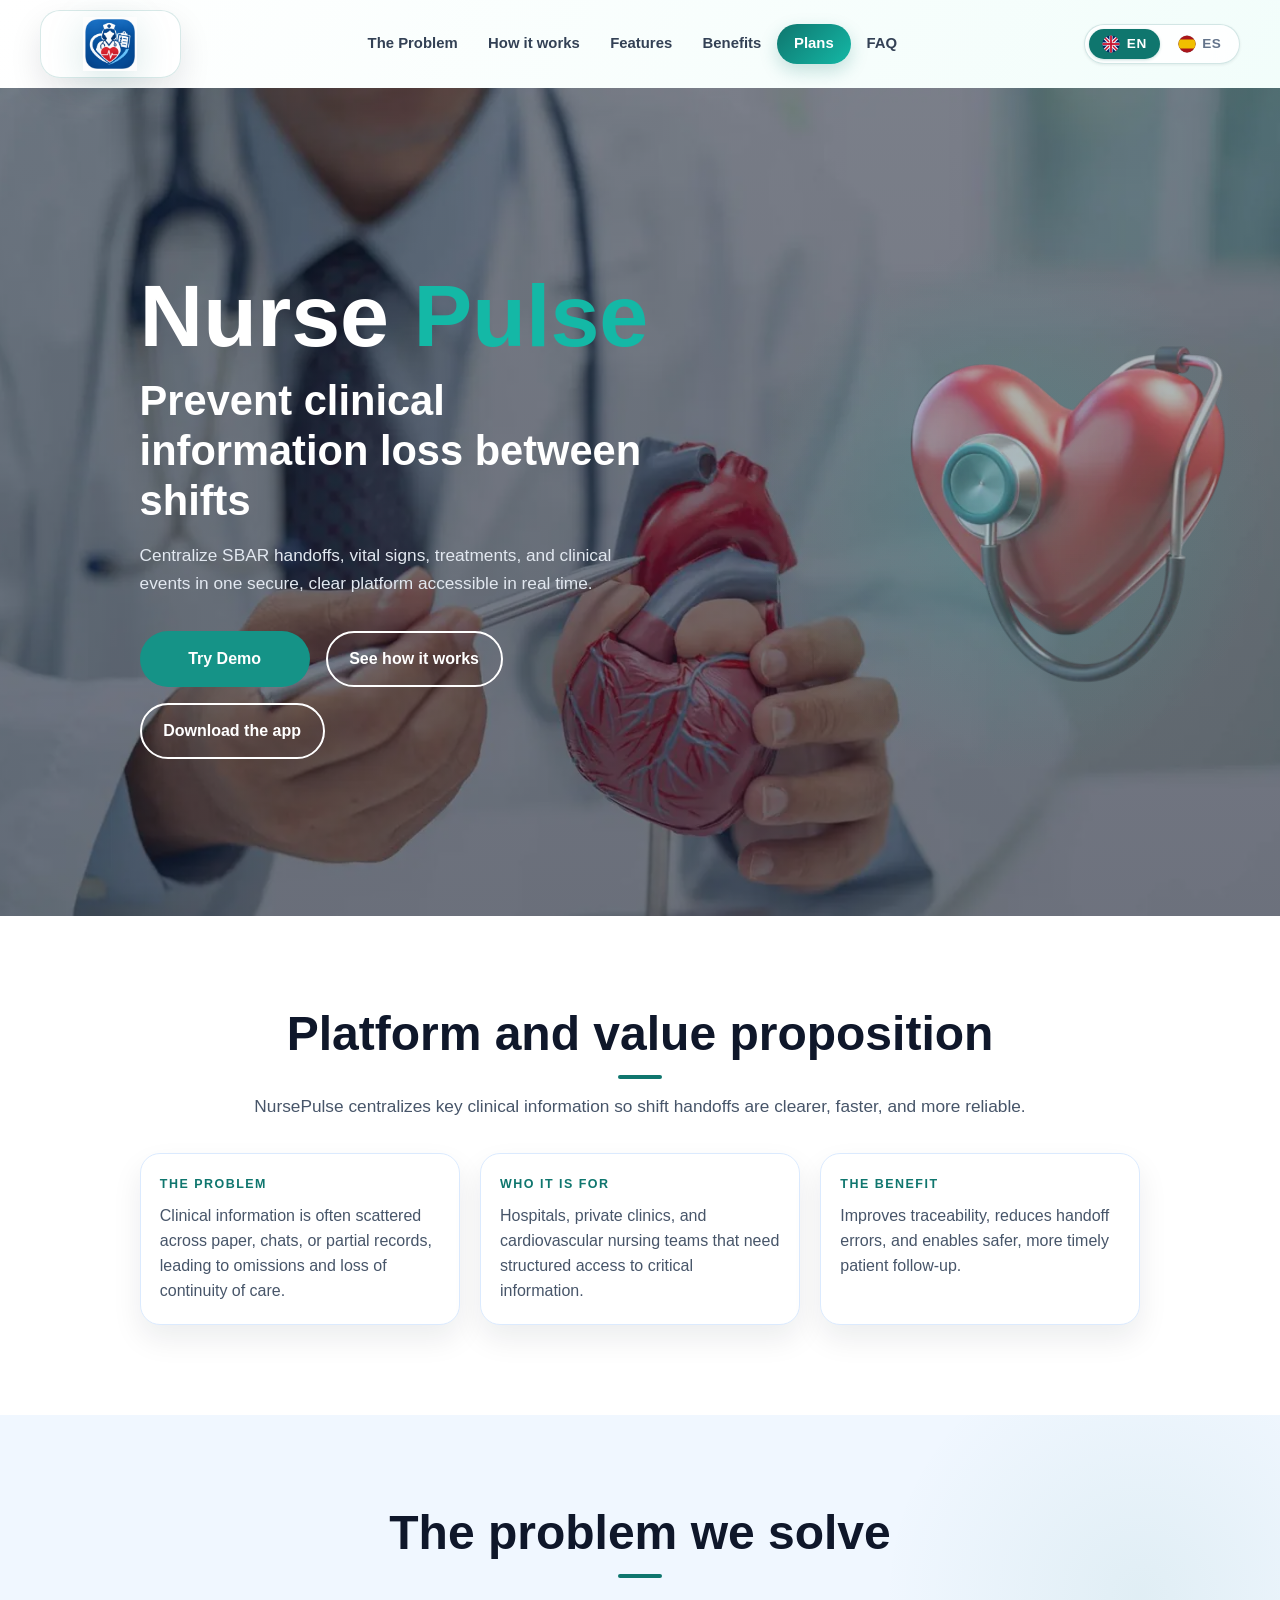
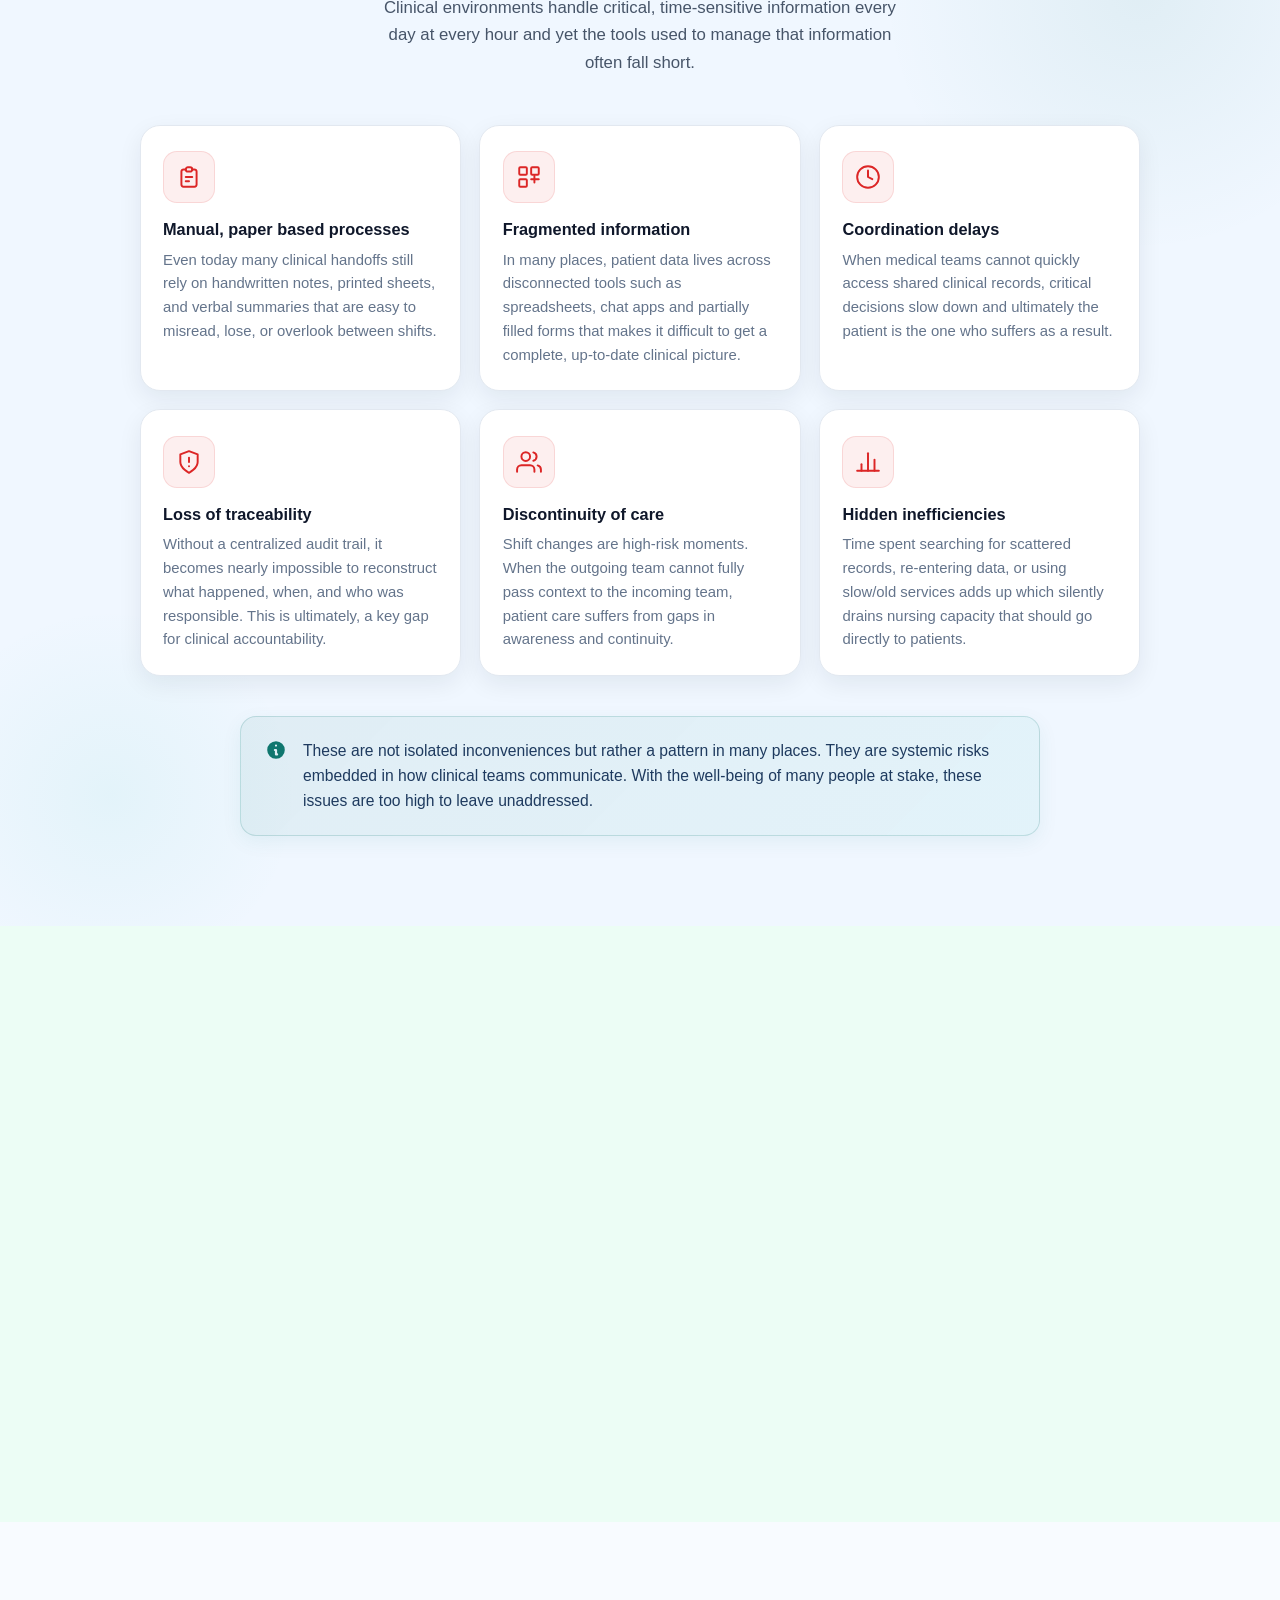
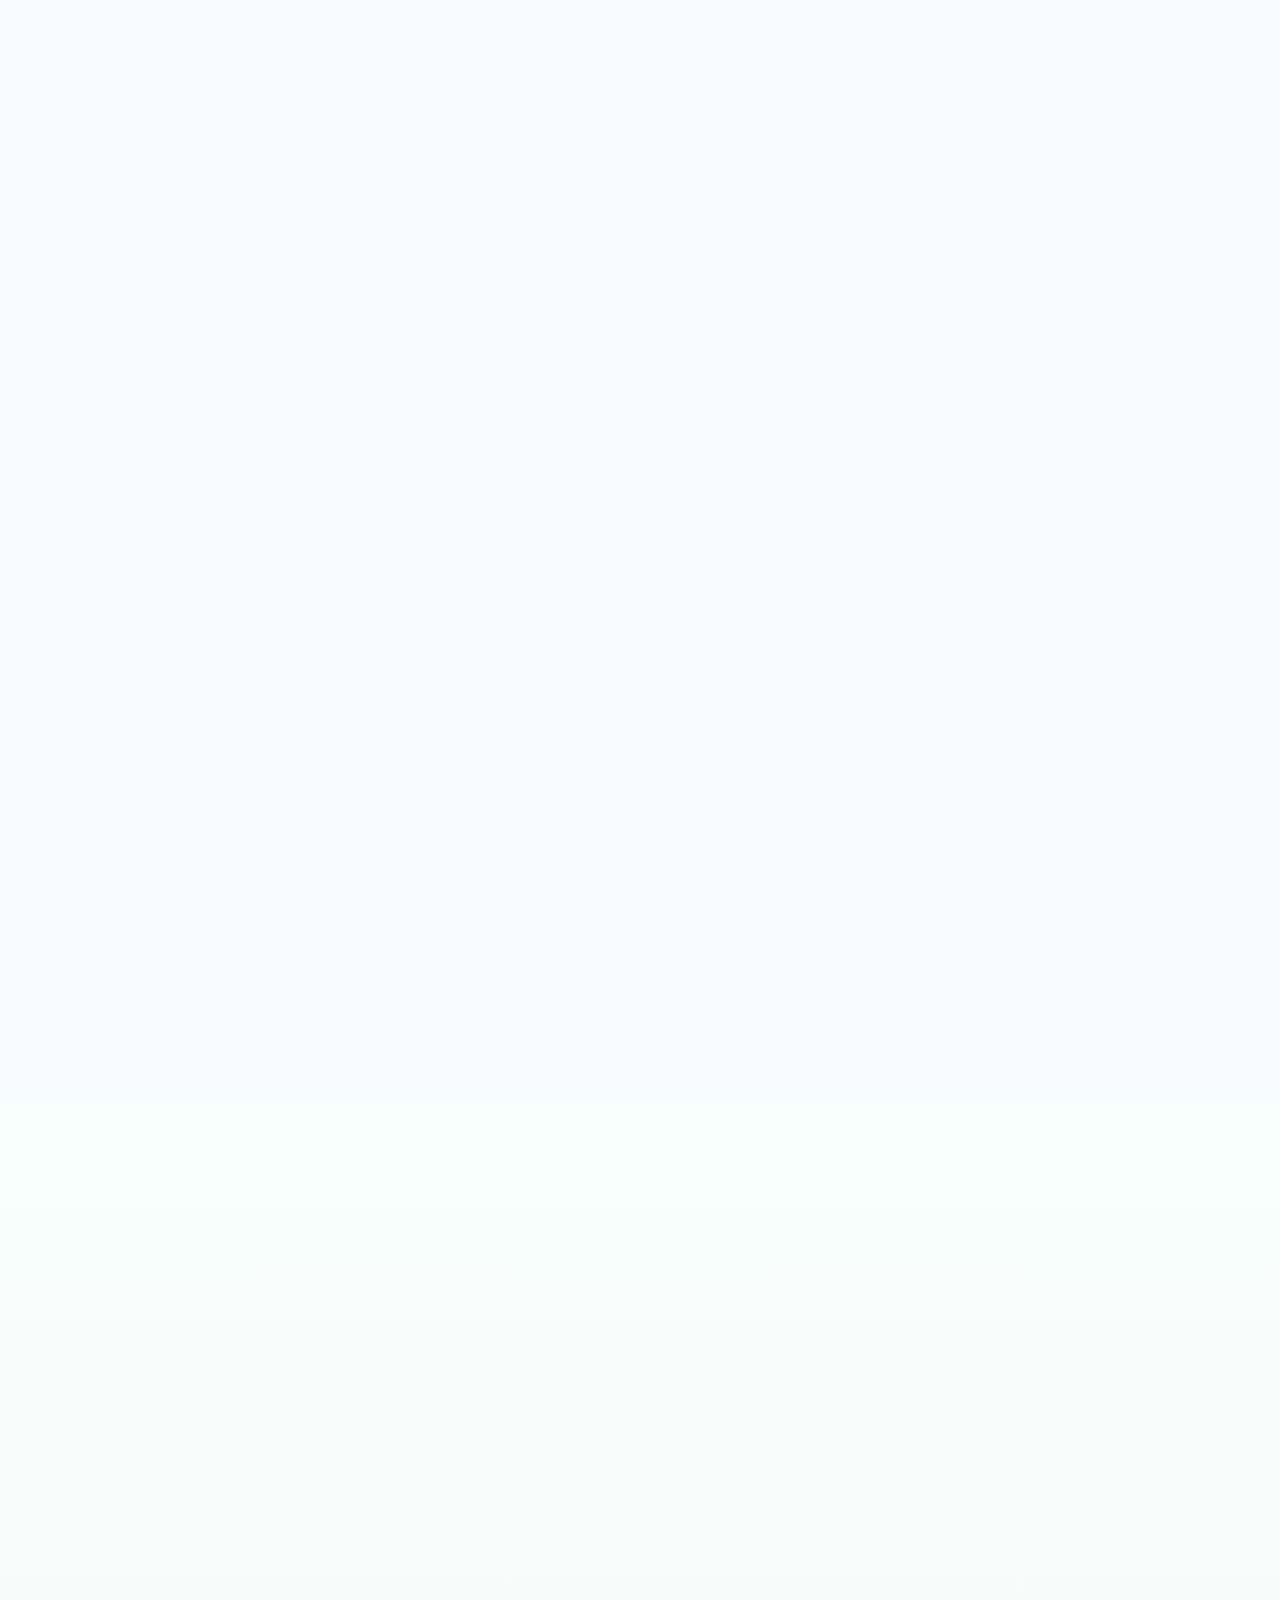
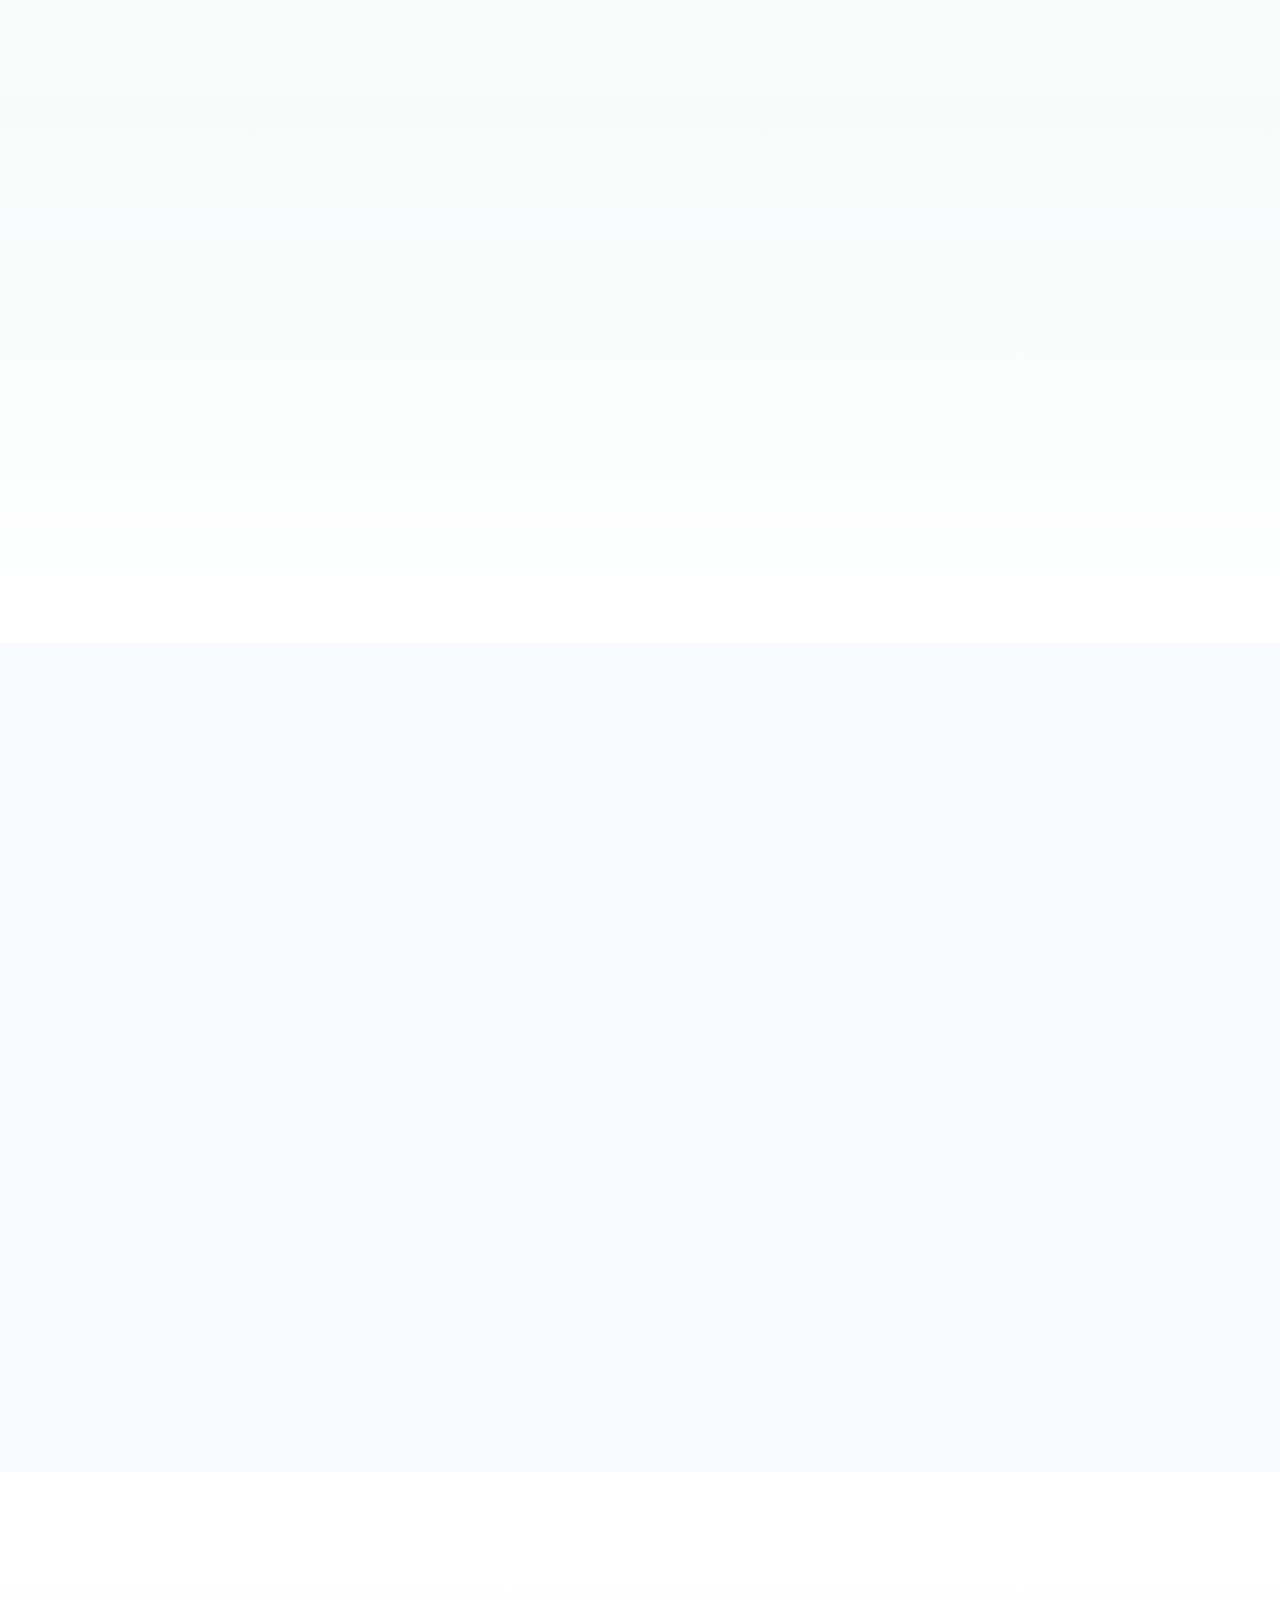
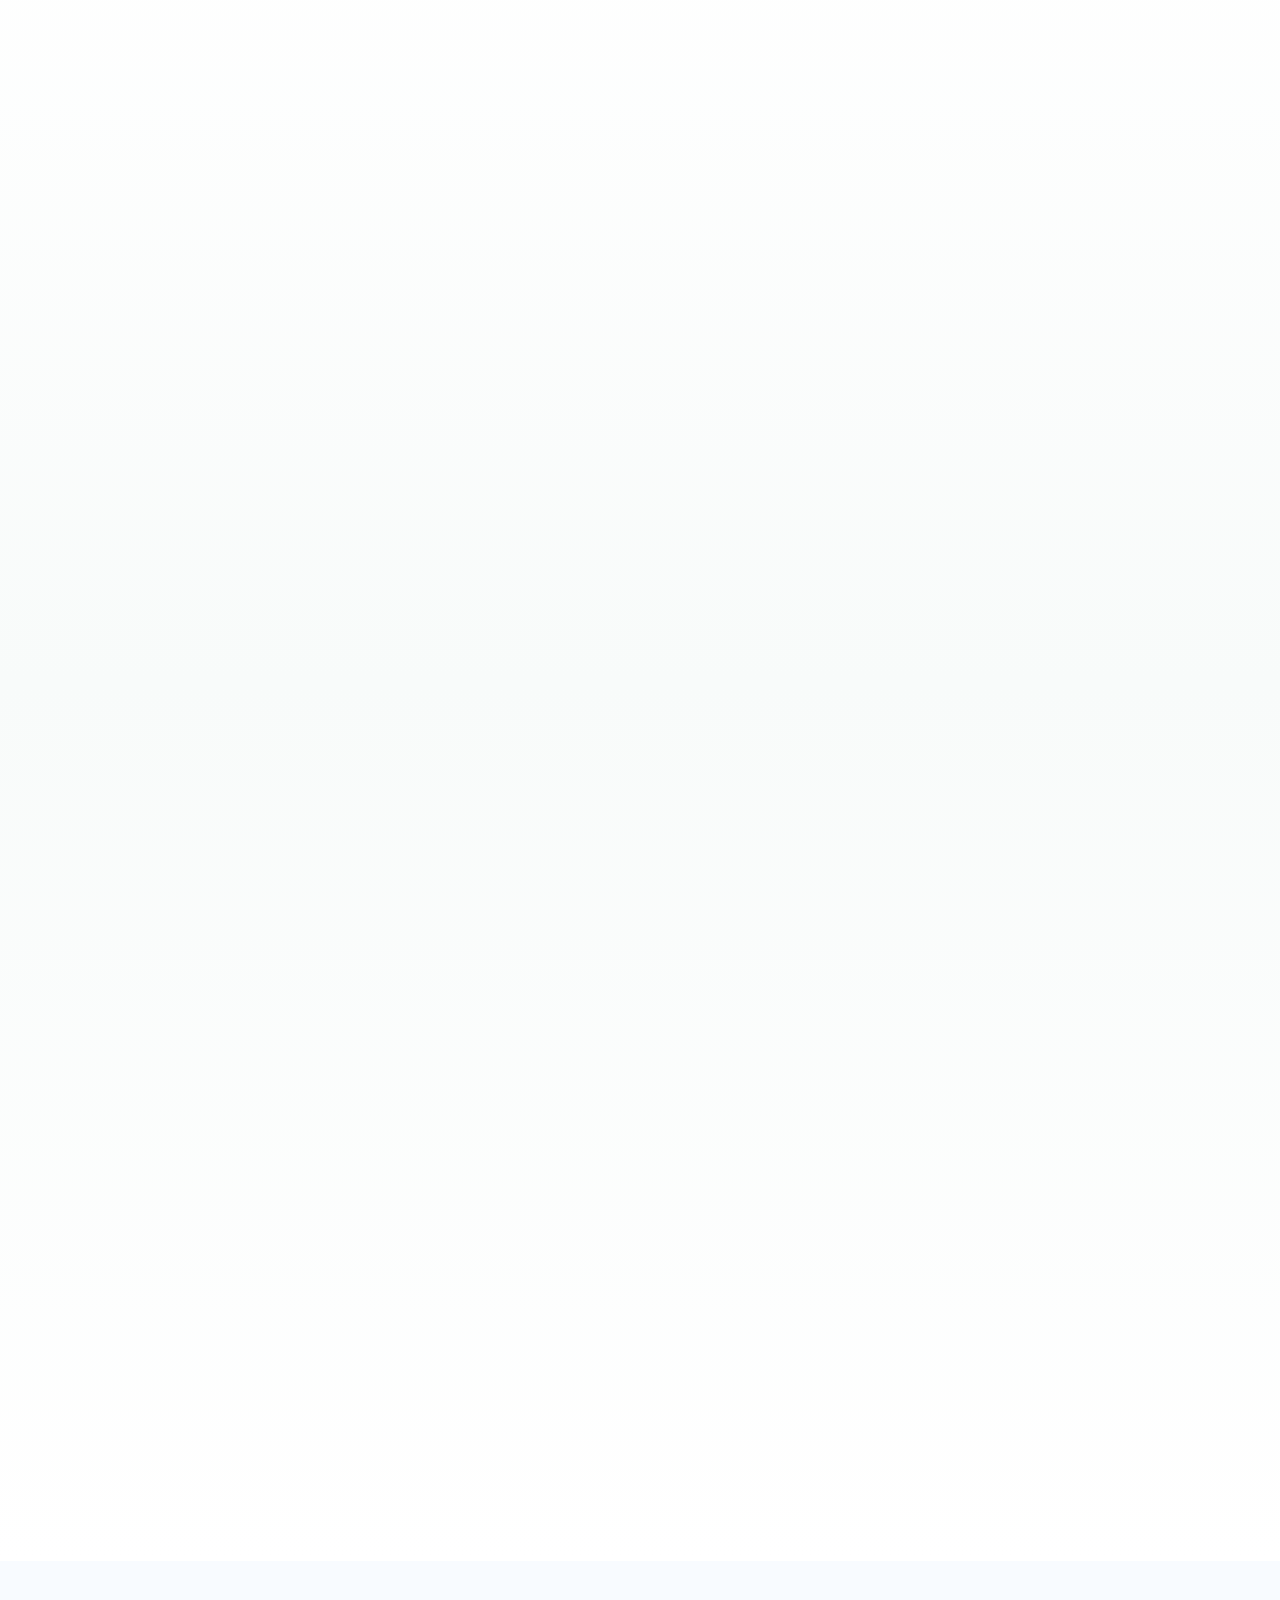
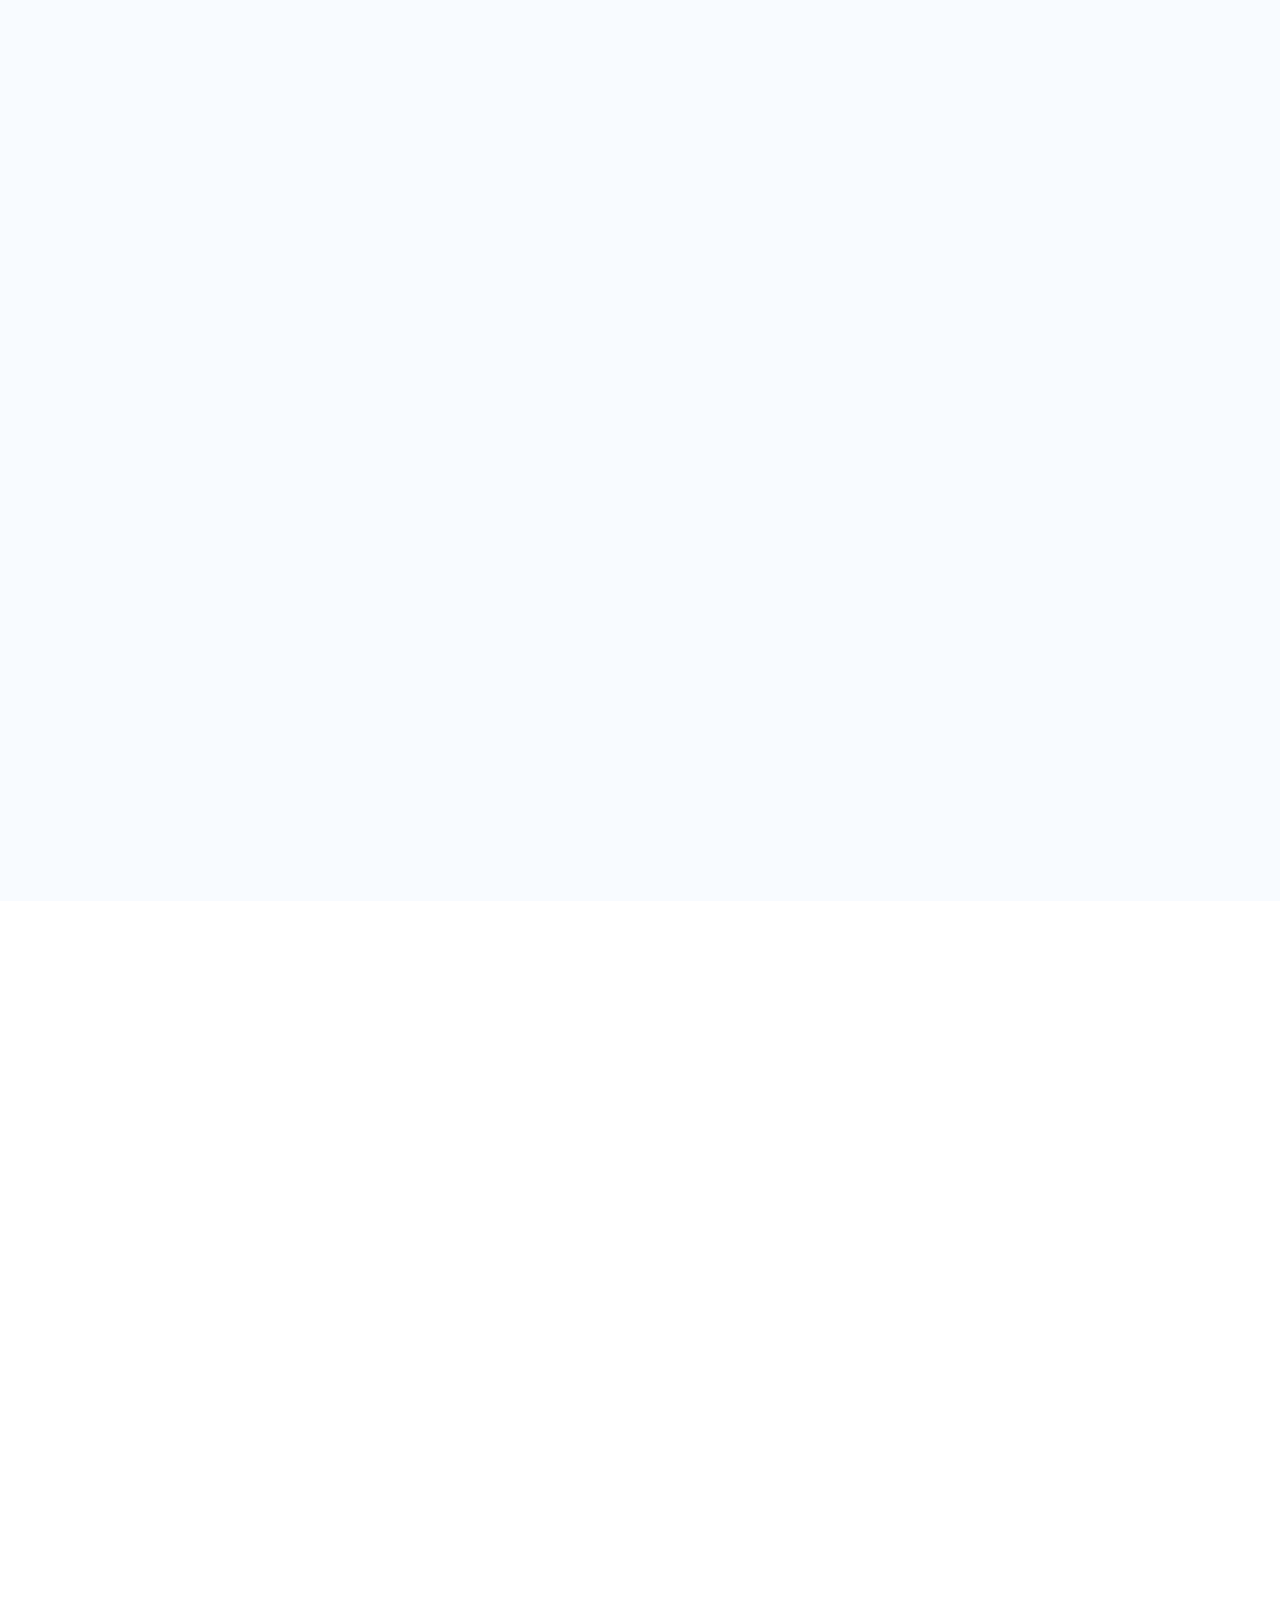
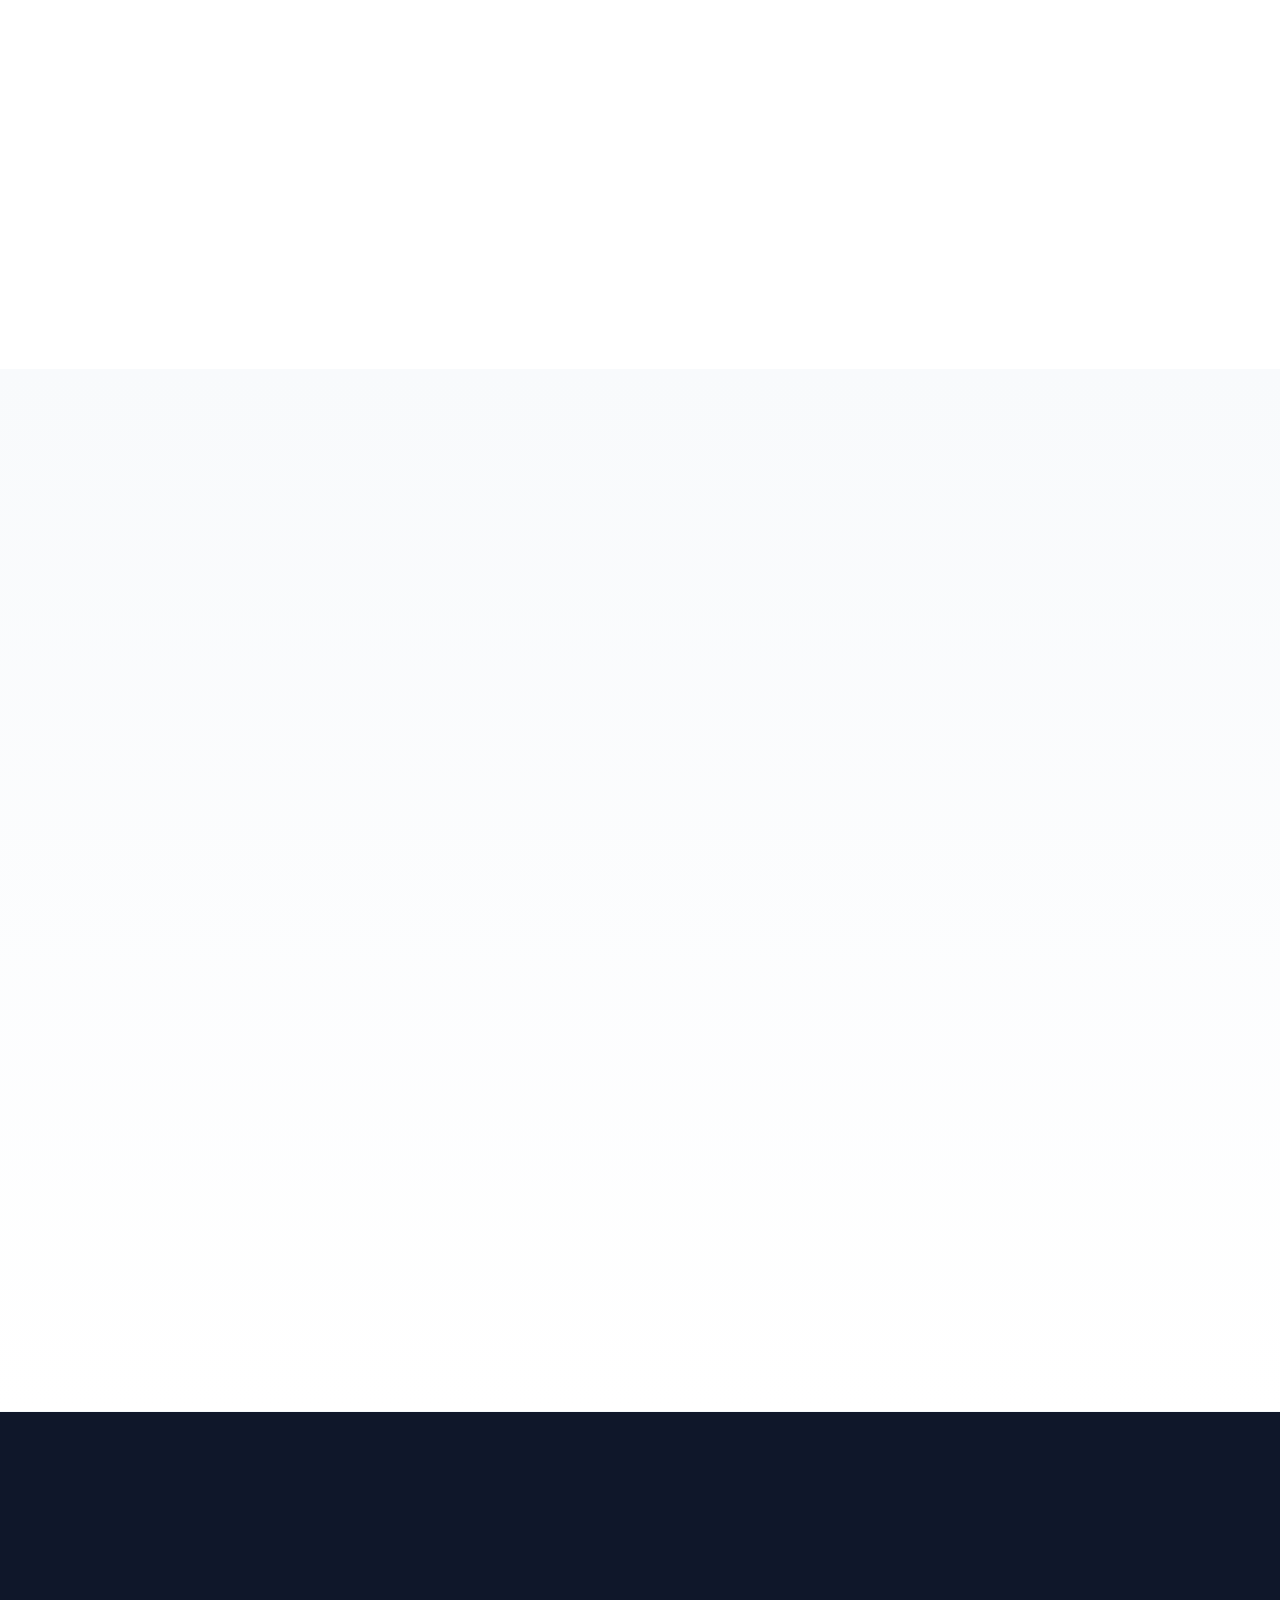
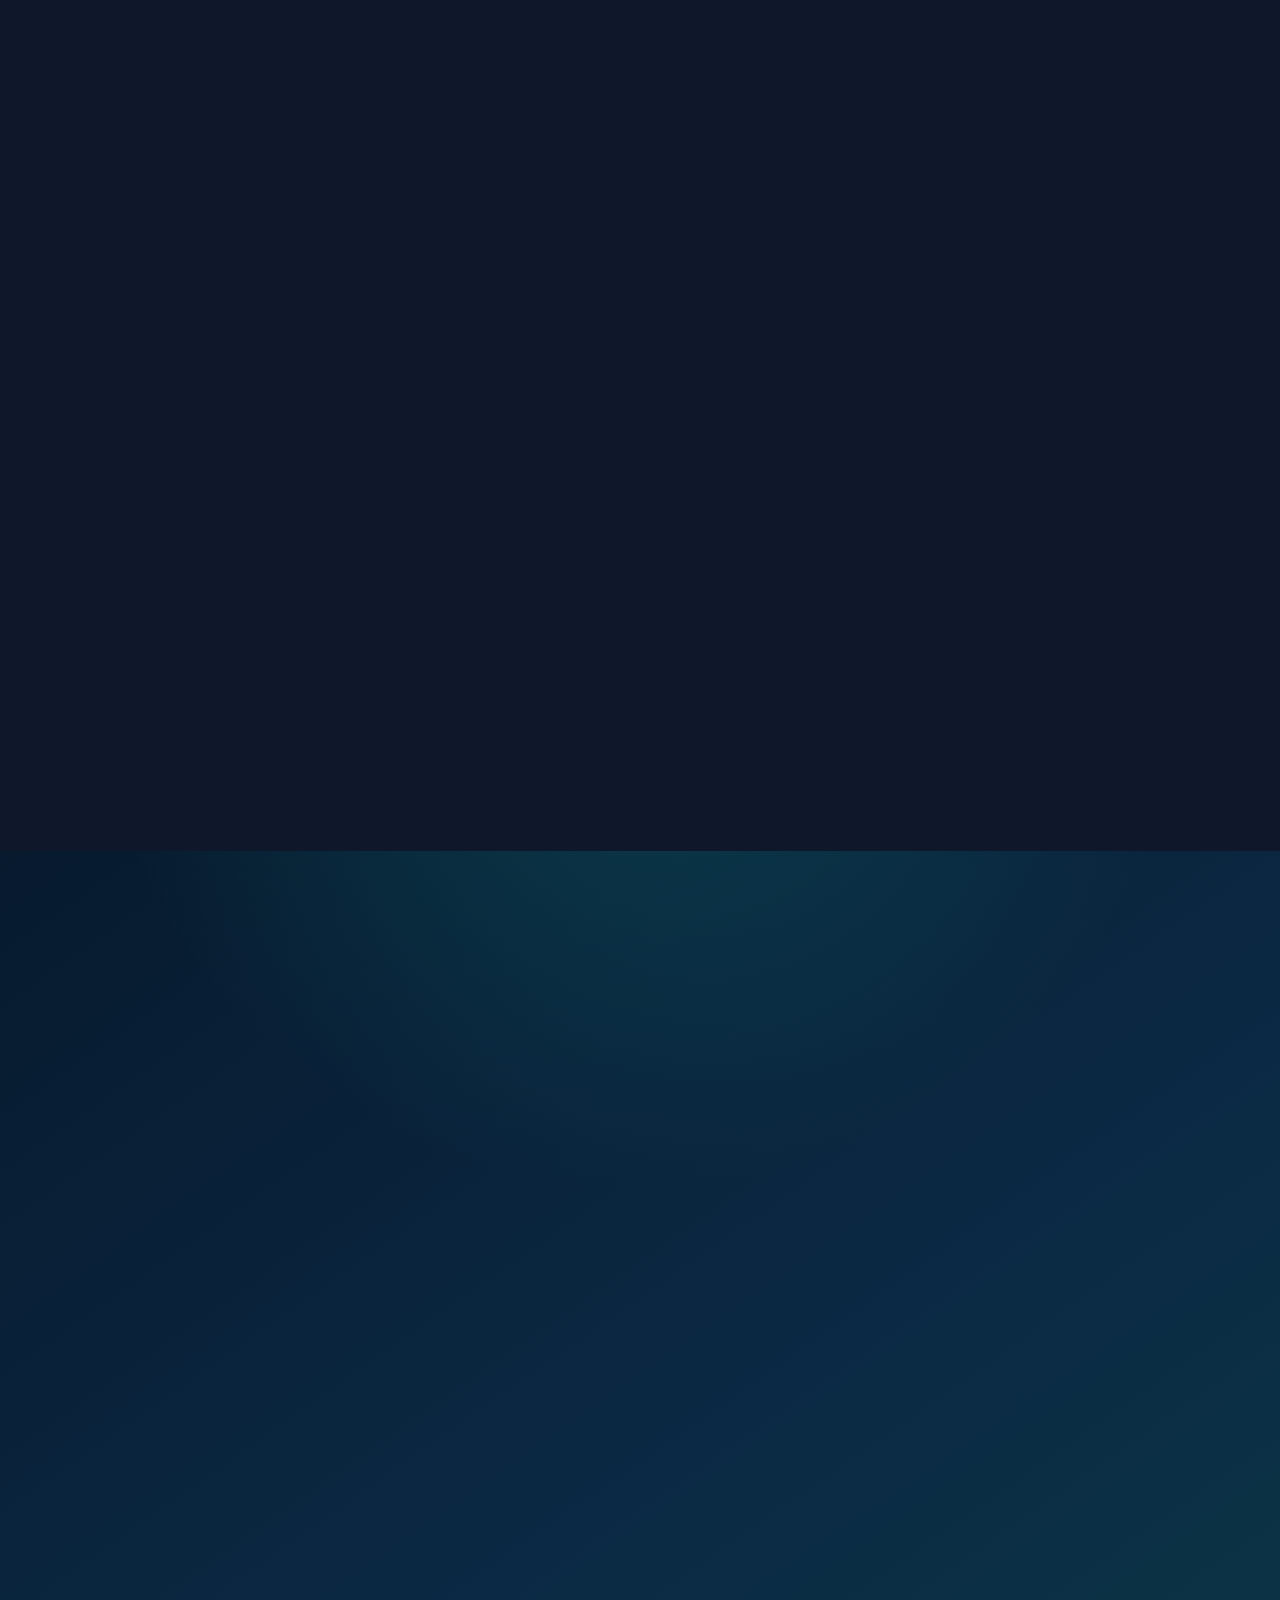
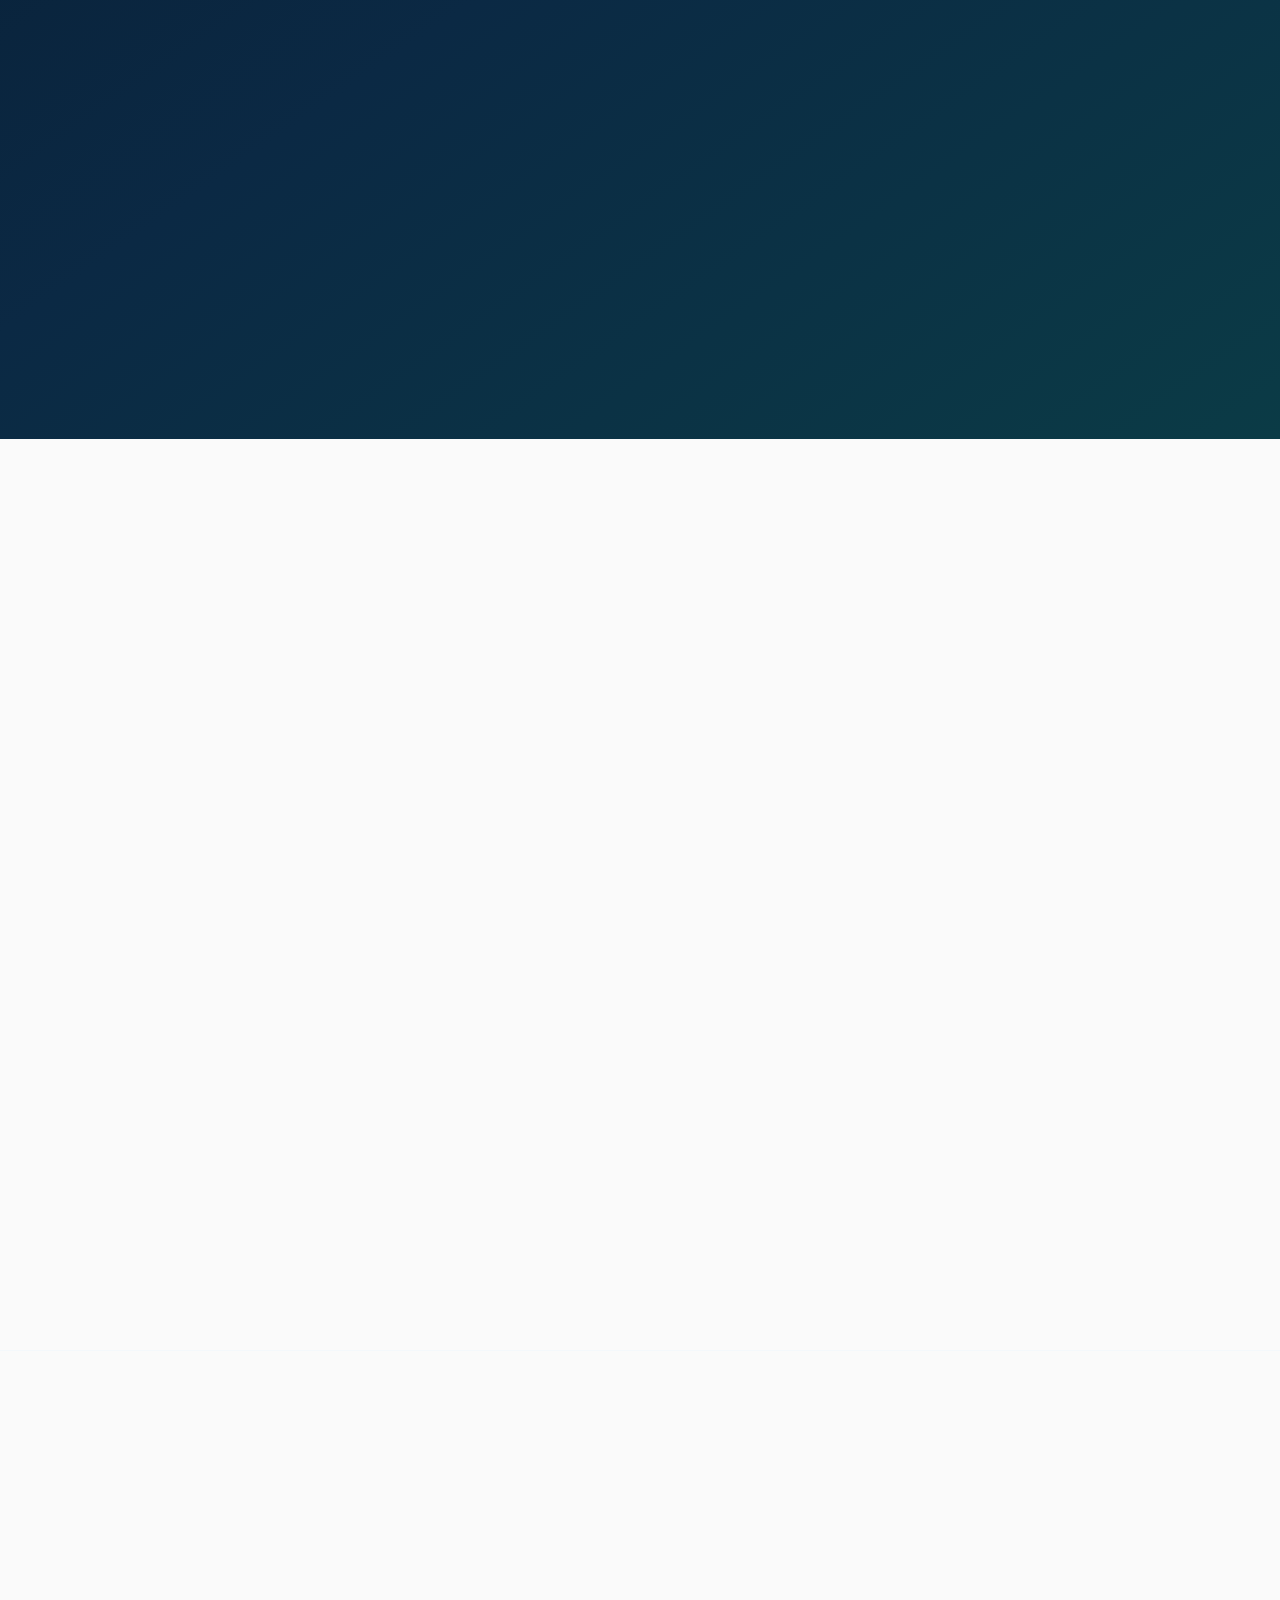
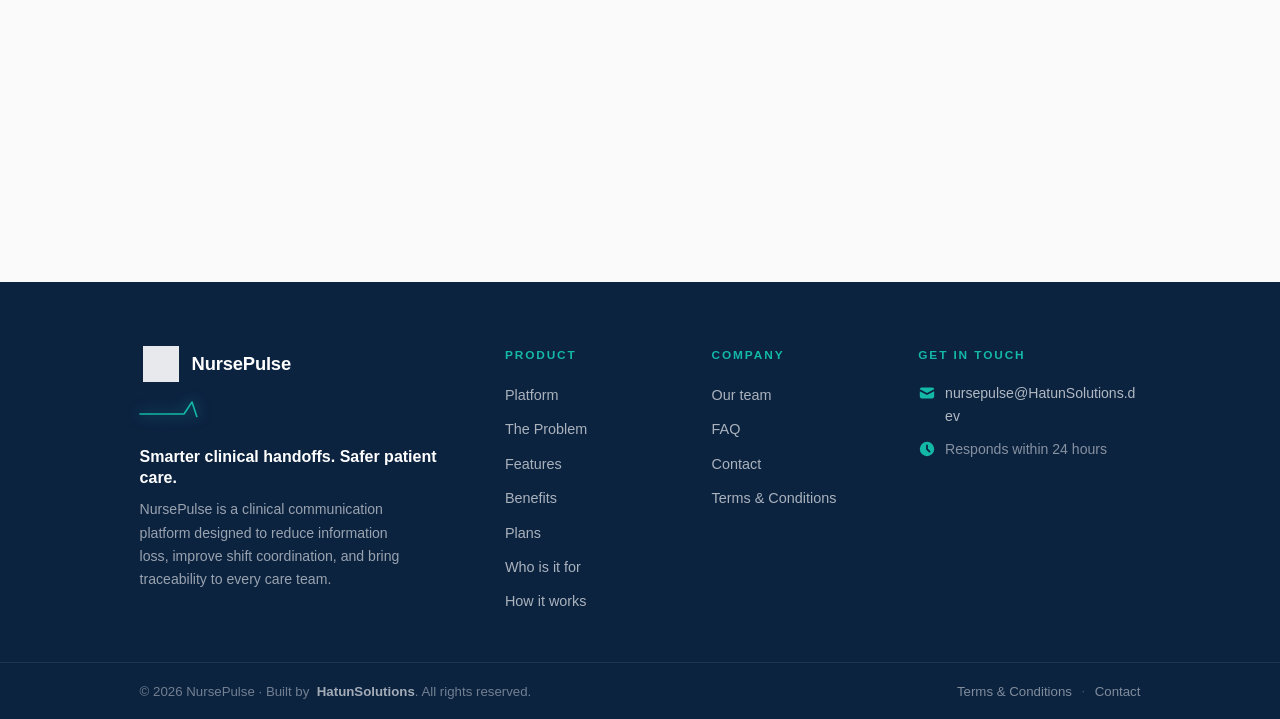
==== commit ca01b070: "Add download page and hero CTA for the mobile app Adds download.html (iOS/Android download screen) a" ====
--- a/index.html
+++ b/index.html
@@ -158,7 +158,7 @@
 
                         <!-- CTA buttons -->
                         <div class="hero-buttons" data-hero-anim="true">
-                            <a class="btn btn-primary" id="demoBtn" href="https://front-nursepulse.vercel.app/sign-in"
+                            <a class="btn btn-primary" id="demoBtn" href="https://application-web-nurse-pulse.vercel.app/"
                                 target="_blank" rel="noopener noreferrer" data-i18n="cta.demo"
                                 data-i18n-aria="accessibility.open-demo"
                                 aria-label="Open NursePulse web application demo">
@@ -167,6 +167,11 @@
                             <a class="btn btn-secondary" id="how-it-worksBtn" href="#how-it-works"
                                 data-i18n="cta.how-it-works">
                                 See how it works
+                            </a>
+                            <a class="btn btn-secondary" id="downloadAppBtn" href="download.html"
+                                data-i18n="cta.download-app" data-i18n-aria="accessibility.download-app"
+                                aria-label="Download the NursePulse mobile app">
+                                Download the app
                             </a>
                         </div>
                     </div>
@@ -1897,4 +1902,4 @@
     <script src="js/script.js" defer></script>
 </body>
 
-</html>+</html>
